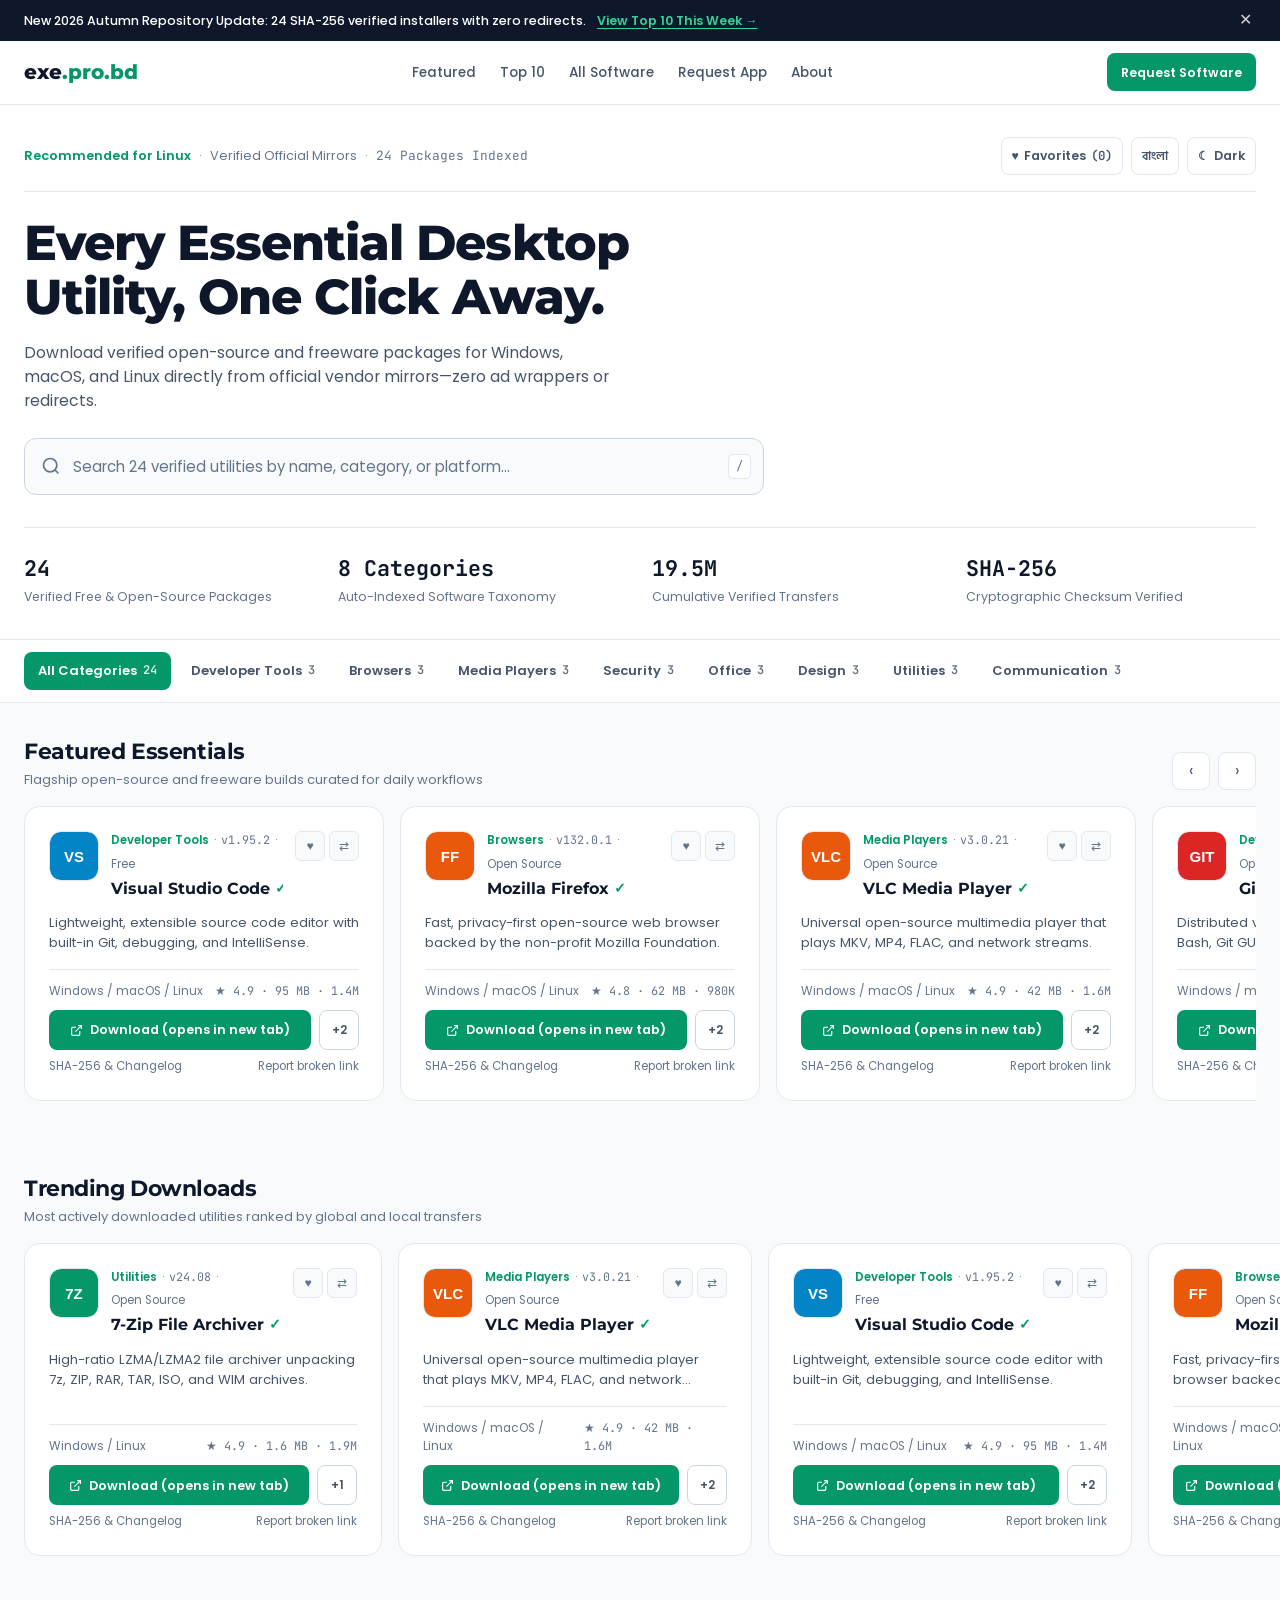
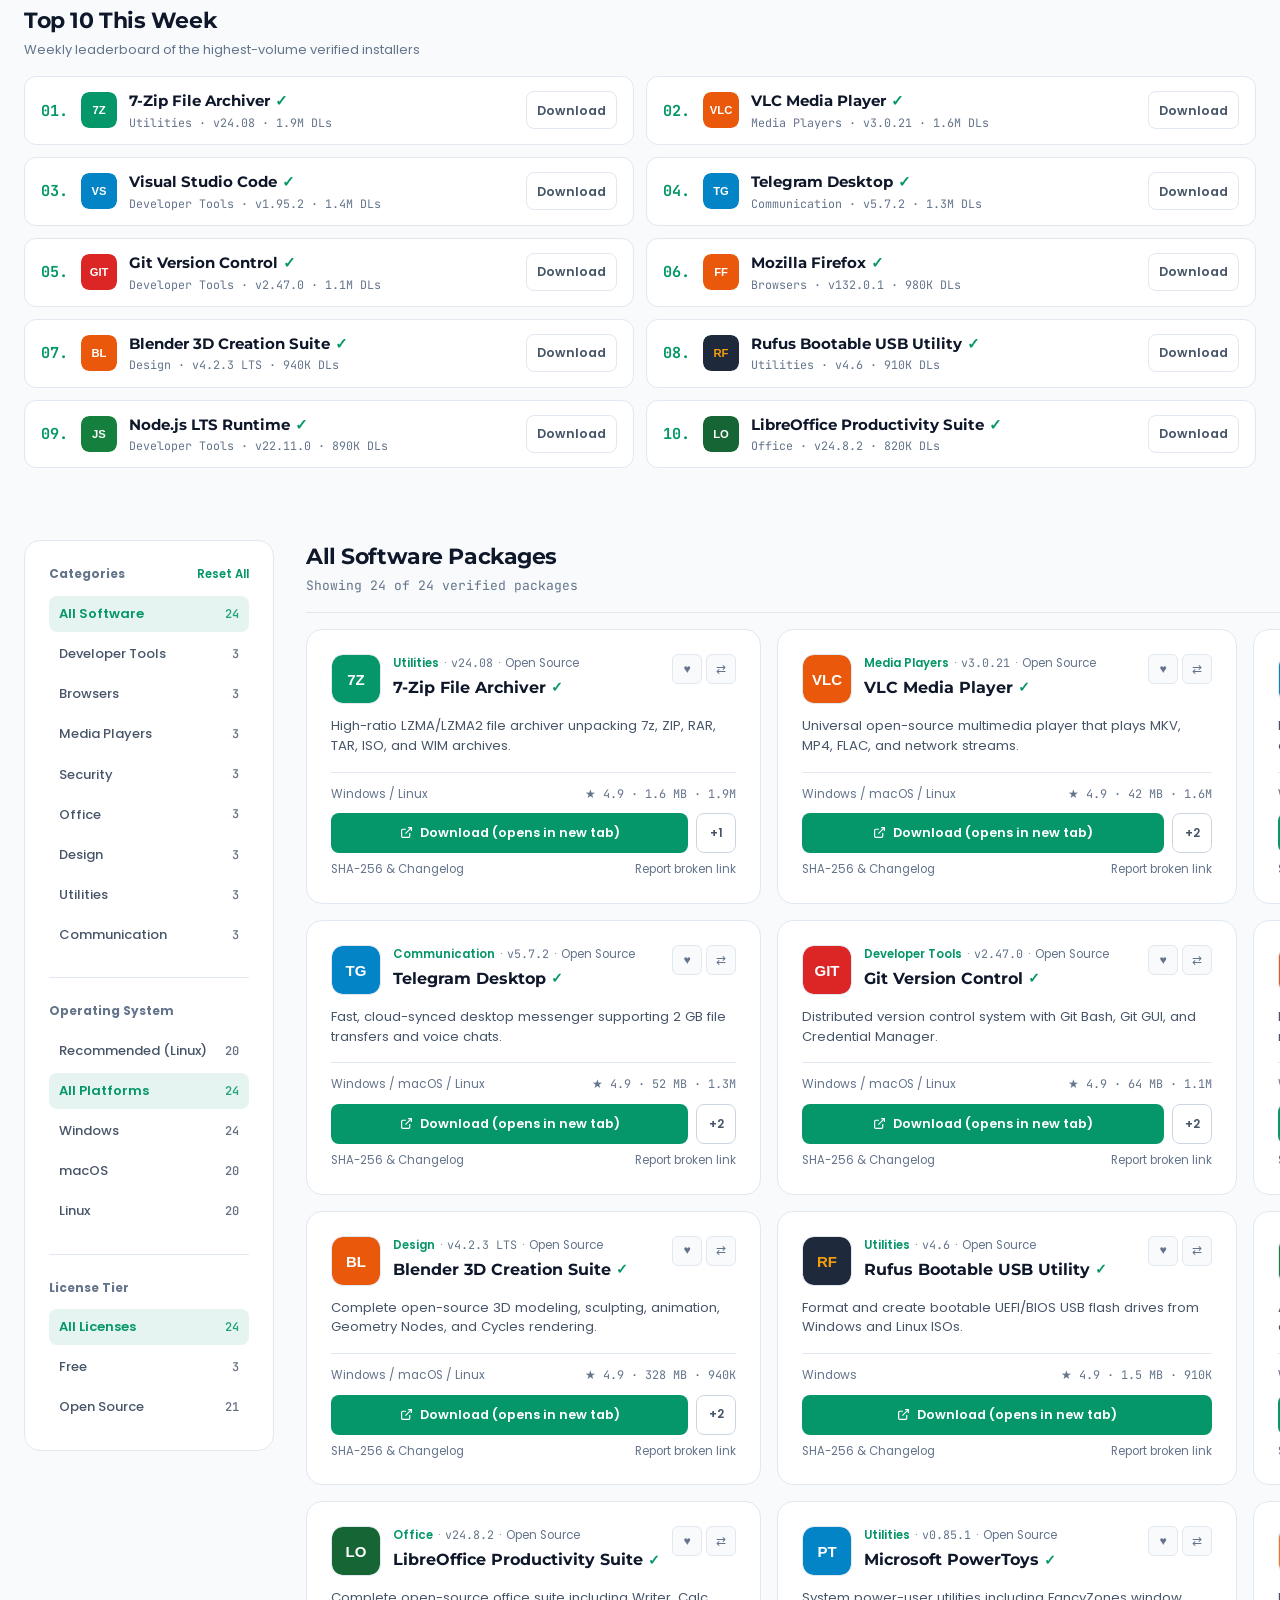
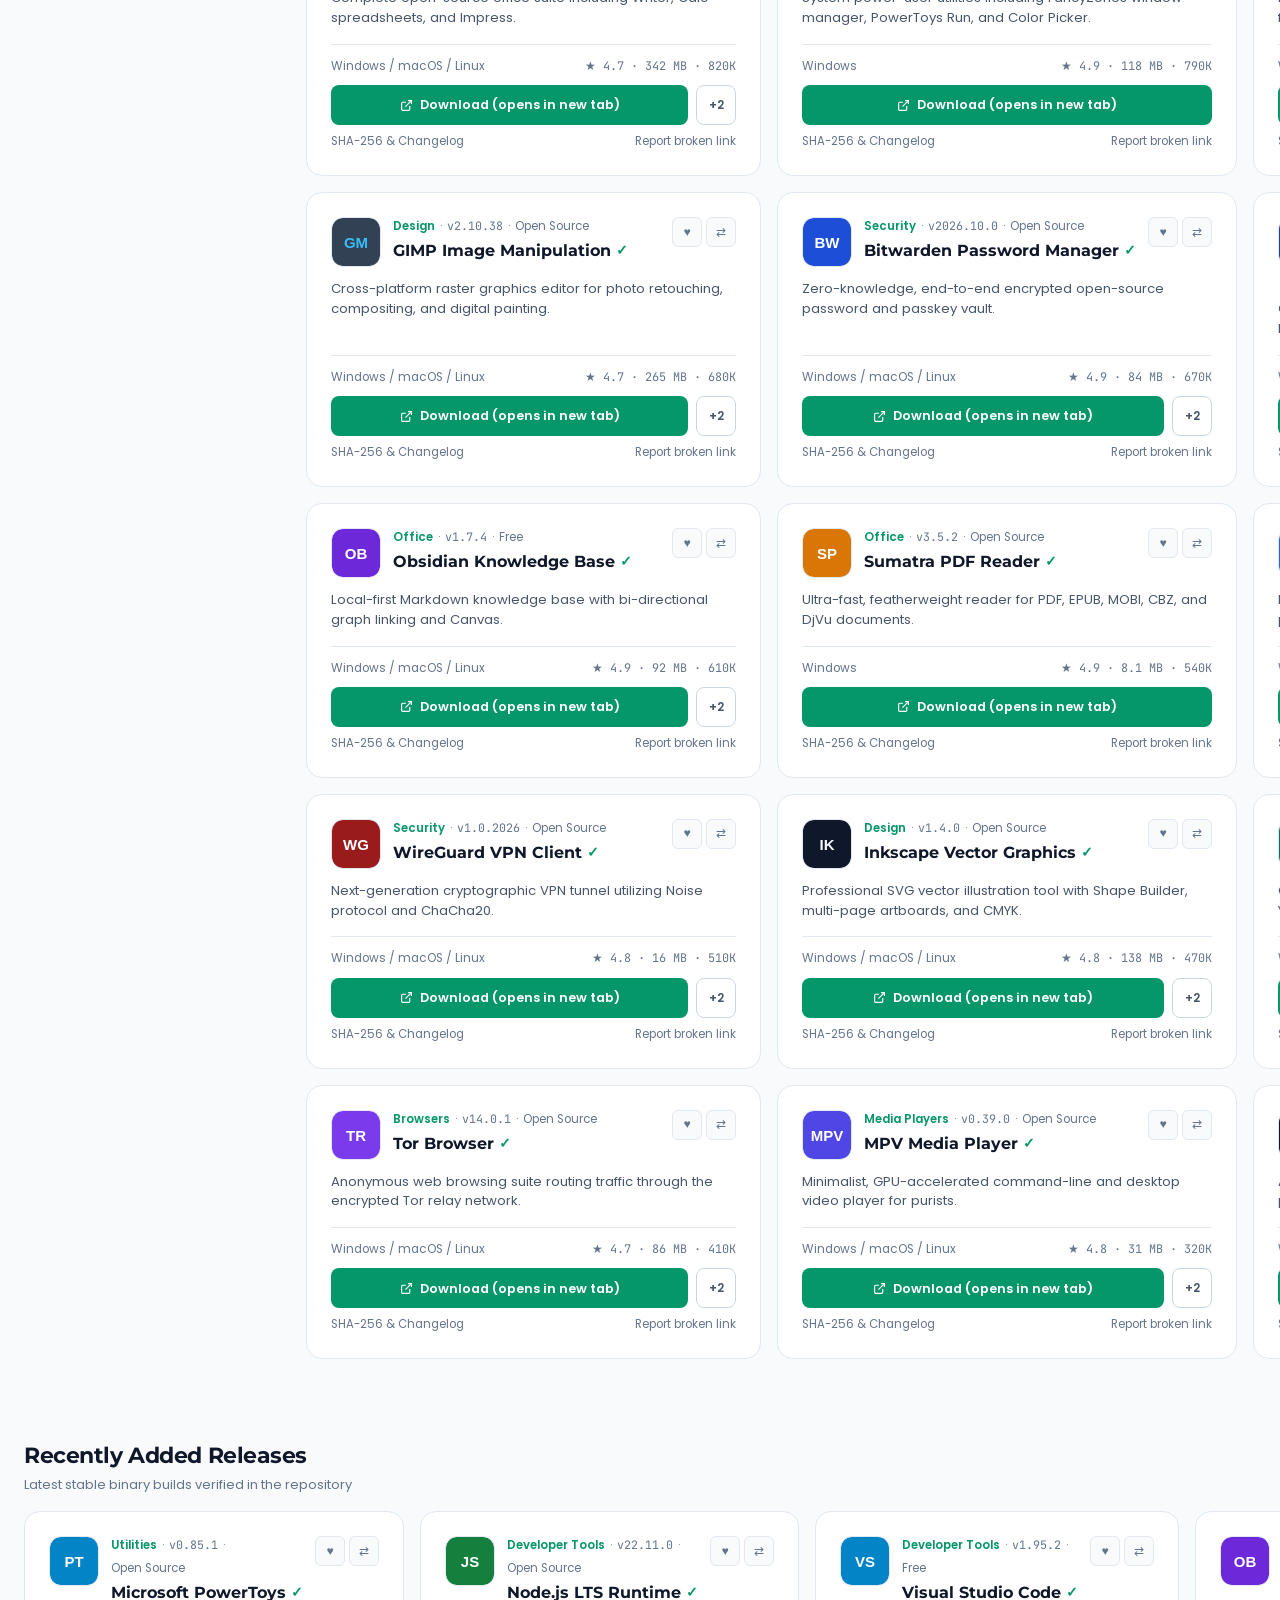
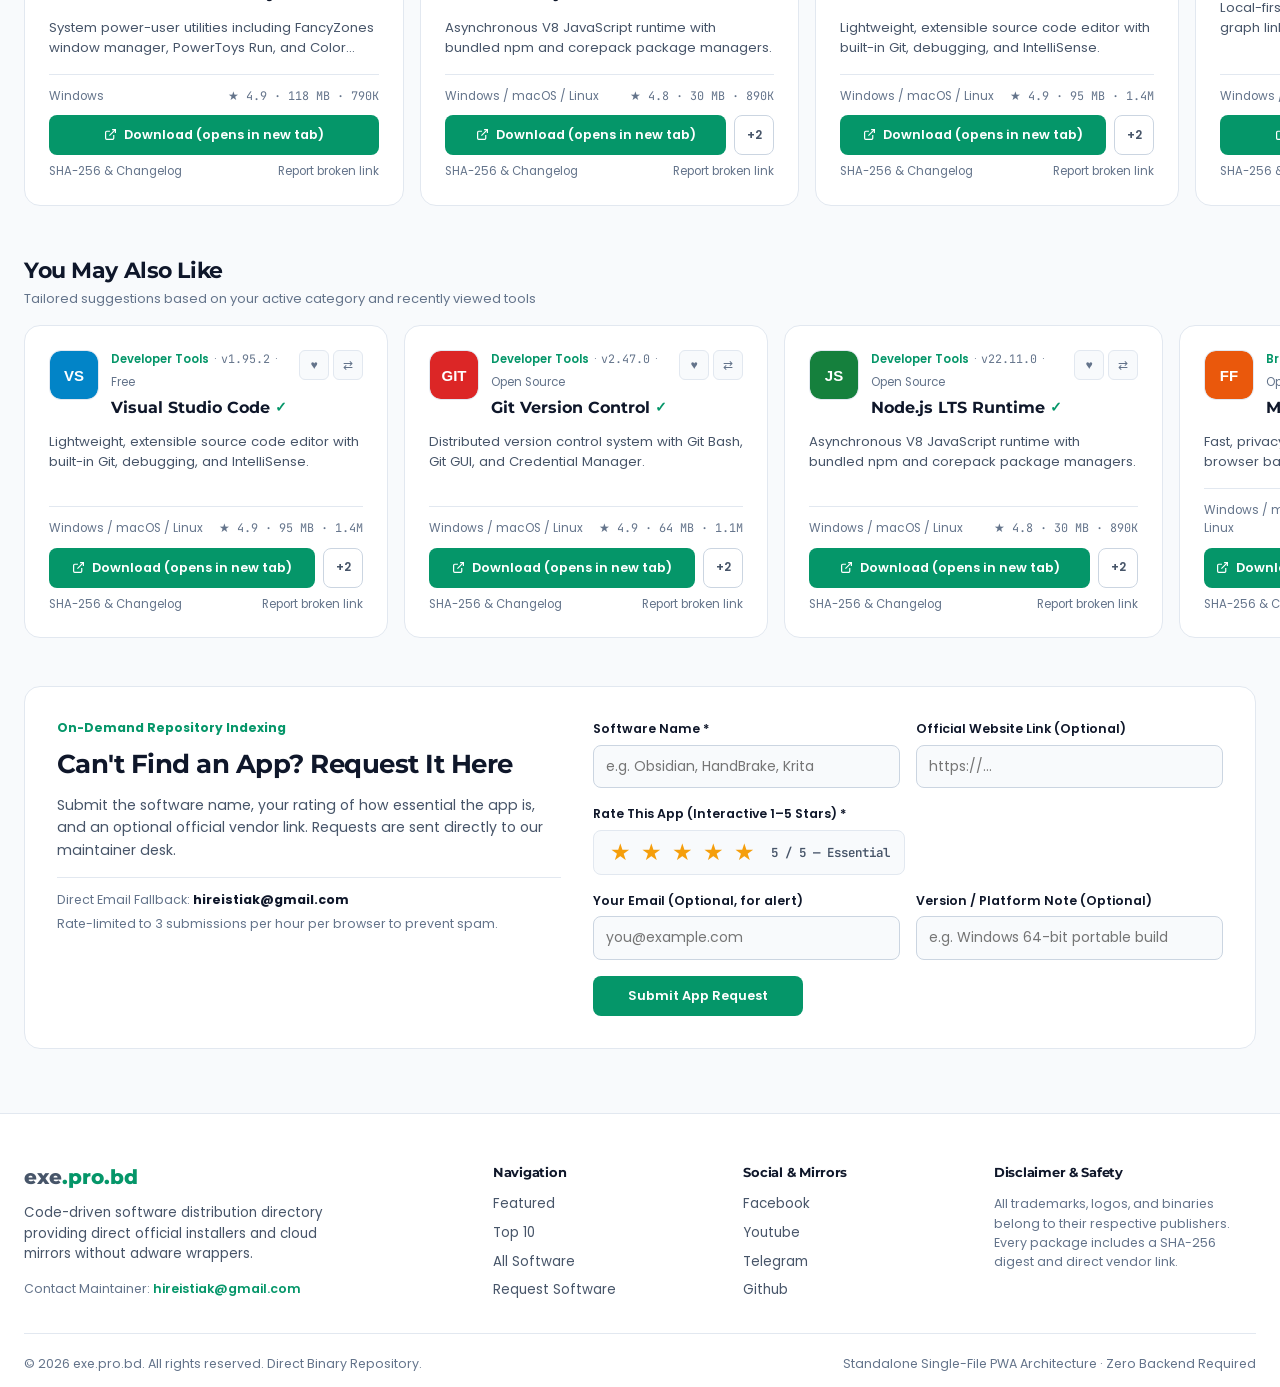
==== index.html @ cdbb1c72 "feat: initialize exe.pro.bd software repository Setup core application structure including React fro" ====
<!DOCTYPE html>
<html lang="en">
<head>
  <meta charset="UTF-8" />
  <meta name="viewport" content="width=device-width, initial-scale=1.0" />
  <title>exe.pro.bd — Direct Software &amp; Utility Repository</title>
  <meta name="description" content="Download verified open-source and freeware desktop software for Windows, macOS, and Linux. Direct official links with zero ad wrappers." />
  <meta property="og:title" content="exe.pro.bd — Direct Software &amp; Utility Repository" />
  <meta property="og:description" content="Download verified open-source and freeware desktop software for Windows, macOS, and Linux. Direct official links with zero ad wrappers." />
  <meta property="og:type" content="website" />
  <meta name="twitter:card" content="summary_large_image" />
  <meta name="theme-color" content="#059669" />
  <meta name="mobile-web-app-capable" content="yes" />
  <meta name="apple-mobile-web-app-capable" content="yes" />
  <meta name="apple-mobile-web-app-status-bar-style" content="default" />
  <meta name="apple-mobile-web-app-title" content="exe.pro.bd" />

  <!-- Inline SVG Favicon -->
  <link rel="icon" type="image/svg+xml" href="data:image/svg+xml,%3Csvg xmlns='http://www.w3.org/2000/svg' viewBox='0 0 32 32'%3E%3Crect width='32' height='32' rx='8' fill='%23059669'/%3E%3Cpath d='M10 12l-4 4 4 4M22 12l4 4-4 4M18 10l-4 12' stroke='%23ffffff' stroke-width='2.5' stroke-linecap='round' stroke-linejoin='round' fill='none'/%3E%3C/svg%3E" />
  <link rel="apple-touch-icon" id="apple-touch-icon-link" href="/apple-touch-icon.png" />

  <!-- Famous Font Pairing: Montserrat (Display), Poppins (Body), Hind Siliguri (Bengali), JetBrains Mono (Hashes & Metrics) -->
  <link rel="preconnect" href="https://fonts.googleapis.com" />
  <link rel="preconnect" href="https://fonts.gstatic.com" crossorigin />
  <link href="https://fonts.googleapis.com/css2?family=Hind+Siliguri:wght@400;500;600;700&family=JetBrains+Mono:wght@400;500;600&family=Montserrat:wght@600;700;800&family=Poppins:wght@400;500;600;700&display=swap" rel="stylesheet" />

  <style>
    /* ==========================================================================
       DESIGN TOKENS & THEME VARIABLES (8px spacing scale, 12-16px radius)
       Famous Fonts: Montserrat (Display) + Poppins (Body) + Hind Siliguri (বাংলা)
       ========================================================================== */
    :root {
      --accent: #059669;
      --accent-hover: #047857;
      --accent-soft: rgba(5, 150, 105, 0.1);
      --accent-border: rgba(5, 150, 105, 0.32);

      --bg-canvas: #F8FAFC;
      --bg-surface: #FFFFFF;
      --bg-subtle: #F1F5F9;
      --bg-elevated: #FFFFFF;
      --bg-header: rgba(255, 255, 255, 0.9);
      --bg-overlay: rgba(15, 23, 42, 0.62);

      --text-primary: #0F172A;
      --text-secondary: #475569;
      --text-muted: #64748B;
      --text-on-accent: #FFFFFF;

      --border-hairline: #E2E8F0;
      --border-strong: #CBD5E1;

      --shadow-sm: 0 1px 2px rgba(15, 23, 42, 0.04);
      --shadow-md: 0 8px 24px -4px rgba(15, 23, 42, 0.07);
      --shadow-lg: 0 20px 40px -12px rgba(15, 23, 42, 0.16);

      --radius-sm: 8px;
      --radius-md: 12px;
      --radius-lg: 16px;

      --font-display: 'Montserrat', 'Hind Siliguri', -apple-system, BlinkMacSystemFont, sans-serif;
      --font-sans: 'Poppins', 'Hind Siliguri', -apple-system, BlinkMacSystemFont, sans-serif;
      --font-mono: 'JetBrains Mono', ui-monospace, SFMono-Regular, Menlo, monospace;

      --space-1: 4px;
      --space-2: 8px;
      --space-3: 12px;
      --space-4: 16px;
      --space-5: 24px;
      --space-6: 32px;
      --space-7: 48px;
      --space-8: 64px;
    }

    html.dark {
      --bg-canvas: #090D16;
      --bg-surface: #111827;
      --bg-subtle: #1E293B;
      --bg-elevated: #1E293B;
      --bg-header: rgba(17, 24, 39, 0.9);
      --bg-overlay: rgba(2, 6, 23, 0.78);

      --text-primary: #F8FAFC;
      --text-secondary: #CBD5E1;
      --text-muted: #94A3B8;

      --border-hairline: #1E293B;
      --border-strong: #334155;

      --shadow-sm: 0 1px 2px rgba(0, 0, 0, 0.3);
      --shadow-md: 0 8px 24px -4px rgba(0, 0, 0, 0.45);
      --shadow-lg: 0 20px 40px -12px rgba(0, 0, 0, 0.65);
    }

    *, *::before, *::after {
      box-sizing: border-box;
      margin: 0;
      padding: 0;
    }

    html {
      scroll-behavior: smooth;
      font-size: 16px;
    }

    body {
      font-family: var(--font-sans);
      background-color: var(--bg-canvas);
      color: var(--text-primary);
      line-height: 1.55;
      -webkit-font-smoothing: antialiased;
      overflow-x: hidden;
      transition: background-color 0.18s ease, color 0.18s ease;
    }

    h1, h2, h3, h4, .brand-font {
      font-family: var(--font-display);
      letter-spacing: -0.02em;
    }

    .tabular {
      font-family: var(--font-mono);
      font-variant-numeric: tabular-nums;
    }

    a {
      color: inherit;
      text-decoration: none;
    }

    button, input, select, textarea {
      font: inherit;
      color: inherit;
    }

    button {
      cursor: pointer;
      background: none;
      border: none;
    }

    button:focus-visible, a:focus-visible, input:focus-visible, select:focus-visible, textarea:focus-visible {
      outline: 2px solid var(--accent);
      outline-offset: 2px;
    }

    mark.search-hl {
      background-color: var(--accent-soft);
      color: var(--accent);
      font-weight: 600;
      border-radius: 3px;
      padding: 0 2px;
    }

    .container {
      max-width: 1380px;
      margin: 0 auto;
      padding: 0 var(--space-5);
    }

    /* ==========================================================================
       ANNOUNCEMENT BANNER (CONTROLLED FROM SITE_CONFIG)
       ========================================================================== */
    .announcement-bar {
      background: var(--text-primary);
      color: var(--bg-surface);
      font-size: 0.78rem;
      font-weight: 500;
      padding: 8px 0;
      display: none;
    }

    .announcement-bar.visible {
      display: block;
    }

    .announcement-inner {
      display: flex;
      align-items: center;
      justify-content: space-between;
      gap: 12px;
    }

    .announcement-link {
      color: #34D399;
      font-weight: 600;
      margin-left: 8px;
      text-decoration: underline;
      text-underline-offset: 3px;
      white-space: nowrap;
    }

    /* ==========================================================================
       STICKY HEADER (3-ZONE TOP BAR CONTRACT)
       ========================================================================== */
    .site-header {
      position: sticky;
      top: 0;
      z-index: 40;
      height: 64px;
      background: var(--bg-header);
      backdrop-filter: blur(12px);
      -webkit-backdrop-filter: blur(12px);
      border-bottom: 1px solid var(--border-hairline);
    }

    .header-inner {
      height: 100%;
      display: flex;
      align-items: center;
      justify-content: space-between;
      gap: var(--space-6);
    }

    .brand-link {
      display: inline-flex;
      align-items: center;
      gap: 10px;
      font-family: var(--font-display);
      font-size: 1.25rem;
      font-weight: 800;
      white-space: nowrap;
      flex-shrink: 0;
    }

    .brand-logo-img {
      height: 30px;
      width: auto;
      border-radius: 6px;
      object-fit: contain;
    }

    .brand-accent {
      color: var(--accent);
    }

    .header-nav {
      display: flex;
      align-items: center;
      gap: 24px;
      font-size: 0.85rem;
      font-weight: 500;
      color: var(--text-secondary);
    }

    .header-nav a {
      white-space: nowrap;
      flex-shrink: 0;
      padding: 4px 0;
      transition: color 0.15s ease;
    }

    .header-nav a:hover {
      color: var(--text-primary);
      text-decoration: underline;
      text-underline-offset: 6px;
    }

    .header-actions {
      display: flex;
      align-items: center;
      gap: 8px;
      flex-shrink: 0;
    }

    .btn-primary-sm {
      min-height: 38px;
      padding: 0 14px;
      border-radius: var(--radius-sm);
      background: var(--accent);
      color: var(--text-on-accent);
      font-size: 0.78rem;
      font-weight: 600;
      display: inline-flex;
      align-items: center;
      justify-content: center;
      gap: 6px;
      white-space: nowrap;
      flex-shrink: 0;
      transition: background-color 0.15s ease;
    }

    .btn-primary-sm:hover {
      background: var(--accent-hover);
    }

    .theme-btn, .mobile-filter-trigger {
      min-width: 38px;
      min-height: 38px;
      padding: 0 10px;
      border-radius: var(--radius-sm);
      border: 1px solid var(--border-hairline);
      background: var(--bg-surface);
      color: var(--text-secondary);
      display: inline-flex;
      align-items: center;
      justify-content: center;
      gap: 5px;
      font-size: 0.78rem;
      font-weight: 600;
      white-space: nowrap;
      flex-shrink: 0;
      transition: border-color 0.15s ease, color 0.15s ease, background-color 0.15s ease;
    }

    .theme-btn:hover, .mobile-filter-trigger:hover {
      border-color: var(--border-strong);
      color: var(--text-primary);
    }

    .mobile-filter-trigger {
      display: none;
    }

    /* ==========================================================================
       HERO SECTION & UTILITY BAR (LANG / THEME / FAVORITES / PWA INSTALL)
       ========================================================================== */
    .hero-section {
      background: var(--bg-surface);
      border-bottom: 1px solid var(--border-hairline);
      padding: var(--space-6) 0 var(--space-6);
    }

    .hero-top-utility {
      display: flex;
      flex-wrap: wrap;
      align-items: center;
      justify-content: space-between;
      gap: 12px;
      padding-bottom: var(--space-4);
      margin-bottom: var(--space-5);
      border-bottom: 1px solid var(--border-hairline);
    }

    .hero-kicker {
      font-size: 0.8rem;
      color: var(--text-muted);
      display: flex;
      flex-wrap: wrap;
      align-items: center;
      gap: 8px;
    }

    .hero-kicker strong {
      color: var(--accent);
      font-weight: 600;
    }

    .utility-controls {
      display: flex;
      flex-wrap: wrap;
      align-items: center;
      gap: 8px;
    }

    .hero-title {
      font-size: clamp(2.1rem, 3.8vw, 3.2rem);
      line-height: 1.12;
      font-weight: 800;
      text-wrap: balance;
      max-width: 24ch;
      margin-bottom: var(--space-4);
    }

    .hero-subtitle {
      font-size: 0.98rem;
      color: var(--text-secondary);
      max-width: 65ch;
      margin-bottom: var(--space-5);
    }

    .search-wrapper {
      position: relative;
      max-width: 740px;
    }

    .search-box {
      display: flex;
      align-items: center;
      background: var(--bg-canvas);
      border: 1.5px solid var(--border-strong);
      border-radius: var(--radius-md);
      padding: 4px 12px 4px 16px;
      transition: border-color 0.15s ease, box-shadow 0.15s ease, background-color 0.15s ease;
    }

    .search-box:focus-within {
      background: var(--bg-surface);
      border-color: var(--accent);
      box-shadow: 0 0 0 4px var(--accent-soft);
    }

    .search-icon {
      color: var(--text-muted);
      flex-shrink: 0;
      margin-right: 12px;
    }

    .search-input {
      width: 100%;
      border: none;
      background: transparent;
      padding: 12px 0;
      font-size: 0.94rem;
      color: var(--text-primary);
      outline: none;
    }

    .search-input::placeholder {
      color: var(--text-muted);
    }

    .search-clear-btn {
      padding: 6px 10px;
      font-size: 0.75rem;
      font-weight: 600;
      color: var(--text-secondary);
      background: var(--bg-subtle);
      border-radius: 6px;
      margin-left: 8px;
      display: none;
      white-space: nowrap;
    }

    .search-kbd {
      font-family: var(--font-mono);
      font-size: 0.75rem;
      color: var(--text-muted);
      border: 1px solid var(--border-hairline);
      background: var(--bg-surface);
      padding: 2px 7px;
      border-radius: 5px;
      margin-left: 8px;
      user-select: none;
    }

    .search-suggestions {
      position: absolute;
      top: calc(100% + 6px);
      left: 0;
      right: 0;
      background: var(--bg-elevated);
      border: 1px solid var(--border-strong);
      border-radius: var(--radius-md);
      box-shadow: var(--shadow-lg);
      z-index: 50;
      overflow: hidden;
      display: none;
    }

    .search-suggestions.open {
      display: block;
    }

    .suggestion-group-header {
      padding: 8px 14px;
      font-size: 0.7rem;
      font-weight: 600;
      color: var(--text-muted);
      background: var(--bg-subtle);
      display: flex;
      align-items: center;
      justify-content: space-between;
    }

    .suggestion-item {
      width: 100%;
      padding: 10px 14px;
      display: flex;
      align-items: center;
      justify-content: space-between;
      gap: 12px;
      text-align: left;
      font-size: 0.86rem;
      border-bottom: 1px solid var(--border-hairline);
      transition: background-color 0.1s ease;
    }

    .suggestion-item:last-child {
      border-bottom: none;
    }

    .suggestion-item:hover,
    .suggestion-item.active {
      background: var(--accent-soft);
    }

    .suggestion-item-left {
      display: flex;
      align-items: center;
      gap: 10px;
      min-width: 0;
    }

    .suggestion-icon {
      width: 28px;
      height: 28px;
      border-radius: 6px;
      flex-shrink: 0;
      object-fit: cover;
    }

    .suggestion-meta {
      font-size: 0.75rem;
      color: var(--text-muted);
      white-space: nowrap;
      flex-shrink: 0;
    }

    .hero-stats-bar {
      margin-top: var(--space-6);
      padding-top: var(--space-5);
      border-top: 1px solid var(--border-hairline);
      display: grid;
      grid-template-columns: repeat(4, 1fr);
      gap: var(--space-5);
    }

    .stat-val {
      font-family: var(--font-mono);
      font-variant-numeric: tabular-nums;
      font-size: 1.35rem;
      font-weight: 700;
      color: var(--text-primary);
    }

    .stat-label {
      font-size: 0.78rem;
      color: var(--text-muted);
      margin-top: 2px;
    }

    /* ==========================================================================
       HORIZONTAL CATEGORY FILTER BAR
       ========================================================================== */
    .category-strip-wrapper {
      background: var(--bg-surface);
      border-bottom: 1px solid var(--border-hairline);
      padding: var(--space-3) 0;
    }

    .category-strip {
      display: flex;
      align-items: center;
      gap: 6px;
      overflow-x: auto;
      scrollbar-width: none;
    }

    .category-strip::-webkit-scrollbar {
      display: none;
    }

    .cat-tab-btn {
      padding: 8px 14px;
      min-height: 38px;
      border-radius: var(--radius-sm);
      font-size: 0.8125rem;
      font-weight: 600;
      color: var(--text-secondary);
      background: transparent;
      white-space: nowrap;
      flex-shrink: 0;
      display: inline-flex;
      align-items: center;
      gap: 6px;
      transition: background-color 0.15s ease, color 0.15s ease;
    }

    .cat-tab-btn:hover {
      background: var(--bg-subtle);
      color: var(--text-primary);
    }

    .cat-tab-btn.active {
      background: var(--accent);
      color: var(--text-on-accent);
    }

    .cat-count {
      font-family: var(--font-mono);
      font-variant-numeric: tabular-nums;
      font-size: 0.75rem;
      opacity: 0.85;
    }

    /* ==========================================================================
       SECTIONS, FEATURED CAROUSEL & TOP 10 THIS WEEK
       ========================================================================== */
    .section-block {
      padding: var(--space-6) 0 var(--space-4);
    }

    .section-header {
      display: flex;
      align-items: flex-end;
      justify-content: space-between;
      gap: var(--space-4);
      margin-bottom: var(--space-4);
    }

    .section-title {
      font-size: 1.35rem;
      font-weight: 700;
      color: var(--text-primary);
    }

    .section-subtitle {
      font-size: 0.8125rem;
      color: var(--text-muted);
      margin-top: 2px;
    }

    .carousel-controls {
      display: flex;
      gap: 8px;
      flex-shrink: 0;
    }

    .icon-btn {
      width: 38px;
      height: 38px;
      border-radius: var(--radius-sm);
      border: 1px solid var(--border-hairline);
      background: var(--bg-surface);
      color: var(--text-secondary);
      display: inline-flex;
      align-items: center;
      justify-content: center;
      transition: border-color 0.15s ease, color 0.15s ease;
    }

    .icon-btn:hover {
      border-color: var(--border-strong);
      color: var(--text-primary);
    }

    .featured-carousel {
      display: flex;
      gap: var(--space-4);
      overflow-x: auto;
      scroll-snap-type: x mandatory;
      scrollbar-width: none;
      padding-bottom: 4px;
    }

    .featured-carousel::-webkit-scrollbar {
      display: none;
    }

    /* Top 10 This Week Leaderboard Grid */
    .top10-grid {
      display: grid;
      grid-template-columns: repeat(2, 1fr);
      gap: 12px;
    }

    .top10-row {
      background: var(--bg-surface);
      border: 1px solid var(--border-hairline);
      border-radius: var(--radius-md);
      padding: 12px 16px;
      display: flex;
      align-items: center;
      justify-content: space-between;
      gap: 14px;
      transition: border-color 0.15s ease, transform 0.15s ease;
    }

    .top10-row:hover {
      border-color: var(--accent-border);
      transform: translateY(-1px);
    }

    .top10-rank {
      font-family: var(--font-mono);
      font-variant-numeric: tabular-nums;
      font-size: 0.95rem;
      font-weight: 700;
      color: var(--accent);
      width: 28px;
      flex-shrink: 0;
    }

    /* ==========================================================================
       WORKSPACE GRID: DESKTOP SIDEBAR + MAIN SOFTWARE DIRECTORY
       ========================================================================== */
    .directory-layout {
      display: grid;
      grid-template-columns: 250px 1fr;
      gap: var(--space-6);
      padding: var(--space-5) 0 var(--space-6);
      align-items: start;
    }

    .directory-sidebar {
      position: sticky;
      top: 84px;
      background: var(--bg-surface);
      border: 1px solid var(--border-hairline);
      border-radius: var(--radius-lg);
      padding: var(--space-5);
    }

    .sidebar-group {
      margin-bottom: var(--space-5);
      padding-bottom: var(--space-5);
      border-bottom: 1px solid var(--border-hairline);
    }

    .sidebar-group:last-child {
      margin-bottom: 0;
      padding-bottom: 0;
      border-bottom: none;
    }

    .sidebar-heading {
      font-size: 0.75rem;
      font-weight: 700;
      color: var(--text-muted);
      margin-bottom: var(--space-3);
      display: flex;
      align-items: center;
      justify-content: space-between;
    }

    .sidebar-list {
      display: flex;
      flex-direction: column;
      gap: 4px;
    }

    .sidebar-btn {
      width: 100%;
      padding: 8px 10px;
      border-radius: var(--radius-sm);
      font-size: 0.8125rem;
      font-weight: 500;
      color: var(--text-secondary);
      display: flex;
      align-items: center;
      justify-content: space-between;
      text-align: left;
      transition: background-color 0.12s ease, color 0.12s ease;
    }

    .sidebar-btn:hover {
      background: var(--bg-subtle);
      color: var(--text-primary);
    }

    .sidebar-btn.active {
      background: var(--accent-soft);
      color: var(--accent);
      font-weight: 600;
    }

    .directory-toolbar {
      display: flex;
      flex-wrap: wrap;
      align-items: center;
      justify-content: space-between;
      gap: var(--space-3);
      margin-bottom: var(--space-4);
      padding-bottom: var(--space-4);
      border-bottom: 1px solid var(--border-hairline);
    }

    .toolbar-controls {
      display: flex;
      flex-wrap: wrap;
      align-items: center;
      gap: var(--space-3);
    }

    .select-control {
      background: var(--bg-surface);
      border: 1px solid var(--border-hairline);
      border-radius: var(--radius-sm);
      padding: 8px 12px;
      min-height: 40px;
      font-size: 0.8125rem;
      font-weight: 600;
      color: var(--text-primary);
    }

    /* ==========================================================================
       SOFTWARE CARDS & ACTIONS (FAVORITE, COMPARE, REPORT, DOWNLOAD)
       ========================================================================== */
    .software-grid {
      display: grid;
      grid-template-columns: repeat(3, 1fr);
      gap: var(--space-4);
    }

    .compact-strip-grid {
      display: grid;
      grid-template-columns: repeat(4, 1fr);
      gap: var(--space-4);
    }

    .sw-card {
      background: var(--bg-surface);
      border: 1px solid var(--border-hairline);
      border-radius: var(--radius-lg);
      padding: var(--space-5);
      display: flex;
      flex-direction: column;
      justify-content: space-between;
      gap: var(--space-4);
      transition: transform 0.16s ease, border-color 0.16s ease;
    }

    .sw-card:hover {
      transform: translateY(-2px);
      border-color: var(--accent-border);
    }

    .sw-card-top {
      display: flex;
      align-items: flex-start;
      gap: 12px;
    }

    .sw-icon-wrap {
      width: 50px;
      height: 50px;
      border-radius: var(--radius-md);
      background: var(--bg-subtle);
      border: 1px solid var(--border-hairline);
      display: flex;
      align-items: center;
      justify-content: center;
      flex-shrink: 0;
      overflow: hidden;
      cursor: pointer;
    }

    .sw-icon-img {
      width: 100%;
      height: 100%;
      object-fit: cover;
    }

    .sw-icon-fallback {
      font-family: var(--font-display);
      font-size: 1.1rem;
      font-weight: 800;
      color: var(--accent);
      user-select: none;
    }

    .sw-header-info {
      min-width: 0;
      flex: 1;
    }

    .sw-meta-line {
      font-size: 0.73rem;
      color: var(--text-muted);
      display: flex;
      flex-wrap: wrap;
      align-items: center;
      gap: 5px;
      margin-bottom: 3px;
    }

    .sw-meta-cat {
      color: var(--accent);
      font-weight: 600;
    }

    .sw-title-btn {
      text-align: left;
      font-family: var(--font-display);
      font-size: 1.02rem;
      font-weight: 700;
      color: var(--text-primary);
      display: inline-flex;
      align-items: center;
      gap: 5px;
      max-width: 100%;
      white-space: nowrap;
      overflow: hidden;
      text-overflow: ellipsis;
      transition: color 0.15s ease;
    }

    .sw-title-btn:hover {
      color: var(--accent);
    }

    .sw-card-quick-tools {
      display: flex;
      align-items: center;
      gap: 4px;
      flex-shrink: 0;
    }

    .tool-icon-btn {
      width: 30px;
      height: 30px;
      border-radius: 6px;
      border: 1px solid var(--border-hairline);
      background: var(--bg-canvas);
      color: var(--text-muted);
      display: inline-flex;
      align-items: center;
      justify-content: center;
      font-size: 0.75rem;
      transition: color 0.12s ease, border-color 0.12s ease, background-color 0.12s ease;
    }

    .tool-icon-btn:hover {
      color: var(--text-primary);
      border-color: var(--border-strong);
    }

    .tool-icon-btn.active-fav {
      color: #EF4444;
      border-color: rgba(239, 68, 68, 0.35);
      background: rgba(239, 68, 68, 0.08);
    }

    .tool-icon-btn.active-cmp {
      color: var(--accent);
      border-color: var(--accent-border);
      background: var(--accent-soft);
    }

    .sw-desc {
      font-size: 0.825rem;
      color: var(--text-secondary);
      display: -webkit-box;
      -webkit-line-clamp: 2;
      -webkit-box-orient: vertical;
      overflow: hidden;
      line-height: 1.5;
    }

    .sw-specs-line {
      font-size: 0.74rem;
      color: var(--text-muted);
      padding-top: var(--space-3);
      border-top: 1px solid var(--border-hairline);
      display: flex;
      align-items: center;
      justify-content: space-between;
      gap: 8px;
    }

    .dl-action-row {
      display: flex;
      align-items: center;
      gap: 8px;
      position: relative;
    }

    .dl-primary-btn {
      flex: 1;
      min-height: 40px;
      padding: 8px 12px;
      border-radius: var(--radius-sm);
      background: var(--accent);
      color: var(--text-on-accent);
      font-size: 0.8rem;
      font-weight: 600;
      display: inline-flex;
      align-items: center;
      justify-content: center;
      gap: 7px;
      white-space: nowrap;
      overflow: hidden;
      text-overflow: ellipsis;
      transition: background-color 0.15s ease, transform 0.1s ease;
    }

    .dl-primary-btn:hover:not(:disabled) {
      background: var(--accent-hover);
    }

    .dl-primary-btn:active:not(:disabled) {
      transform: scale(0.985);
    }

    .dl-primary-btn:disabled {
      background: var(--bg-subtle);
      color: var(--text-muted);
      border: 1px solid var(--border-hairline);
      cursor: not-allowed;
    }

    .dl-versions-toggle {
      min-width: 40px;
      min-height: 40px;
      padding: 0 9px;
      border-radius: var(--radius-sm);
      border: 1px solid var(--border-strong);
      background: var(--bg-surface);
      color: var(--text-secondary);
      font-size: 0.74rem;
      font-weight: 600;
      display: inline-flex;
      align-items: center;
      justify-content: center;
      gap: 4px;
      flex-shrink: 0;
    }

    .dl-dropdown-menu {
      position: absolute;
      bottom: calc(100% + 6px);
      right: 0;
      min-width: 240px;
      background: var(--bg-elevated);
      border: 1px solid var(--border-strong);
      border-radius: var(--radius-md);
      box-shadow: var(--shadow-lg);
      padding: 6px;
      z-index: 30;
      display: none;
    }

    .dl-dropdown-menu.open {
      display: block;
    }

    .dl-dropdown-item {
      width: 100%;
      padding: 9px 10px;
      border-radius: 6px;
      font-size: 0.78rem;
      text-align: left;
      display: flex;
      align-items: center;
      justify-content: space-between;
      gap: 10px;
      color: var(--text-primary);
    }

    .dl-dropdown-item:hover:not(:disabled) {
      background: var(--accent-soft);
      color: var(--accent);
    }

    .card-bottom-links {
      display: flex;
      align-items: center;
      justify-content: space-between;
      margin-top: 8px;
      font-size: 0.72rem;
      color: var(--text-muted);
    }

    .card-bottom-links button:hover {
      color: var(--text-primary);
      text-decoration: underline;
    }

    /* ==========================================================================
       REQUEST APP SECTION WITH INTERACTIVE STAR-RATING INPUT FIELD
       ========================================================================== */
    .request-section-card {
      background: var(--bg-surface);
      border: 1px solid var(--border-hairline);
      border-radius: var(--radius-lg);
      padding: var(--space-6);
      display: grid;
      grid-template-columns: 1fr 1.25fr;
      gap: var(--space-6);
      align-items: start;
    }

    .form-grid {
      display: grid;
      grid-template-columns: 1fr 1fr;
      gap: var(--space-4);
    }

    .form-field {
      margin-bottom: var(--space-4);
    }

    .form-label {
      display: block;
      font-size: 0.78rem;
      font-weight: 600;
      color: var(--text-primary);
      margin-bottom: 6px;
    }

    .form-input, .form-textarea, .form-select {
      width: 100%;
      background: var(--bg-canvas);
      border: 1px solid var(--border-strong);
      border-radius: var(--radius-sm);
      padding: 10px 12px;
      font-size: 0.875rem;
      color: var(--text-primary);
      transition: border-color 0.15s ease, background-color 0.15s ease;
    }

    .form-input:focus, .form-textarea:focus, .form-select:focus {
      background: var(--bg-surface);
      border-color: var(--accent);
      outline: none;
    }

    /* Interactive 5-Star Rating Input Widget */
    .star-rating-widget {
      display: inline-flex;
      align-items: center;
      gap: 6px;
      background: var(--bg-canvas);
      border: 1px solid var(--border-hairline);
      padding: 8px 14px;
      border-radius: var(--radius-sm);
    }

    .star-btn {
      font-size: 1.45rem;
      line-height: 1;
      color: var(--border-strong);
      transition: transform 0.12s ease, color 0.12s ease;
      padding: 2px;
    }

    .star-btn.filled,
    .star-btn.hover-preview {
      color: #F59E0B;
    }

    .star-btn:hover {
      transform: scale(1.15);
    }

    .star-rating-caption {
      font-size: 0.78rem;
      font-weight: 600;
      color: var(--text-secondary);
      margin-left: 8px;
    }

    /* Hidden Honeypot Field against Bots */
    .hp-trap {
      position: absolute !important;
      left: -9999px !important;
      width: 1px !important;
      height: 1px !important;
      overflow: hidden !important;
      opacity: 0 !important;
      pointer-events: none !important;
    }

    /* ==========================================================================
       FLOATING COMPARE TRAY (UP TO 3 SOFTWARE)
       ========================================================================== */
    .compare-tray {
      position: fixed;
      bottom: 20px;
      left: 50%;
      transform: translateX(-50%);
      z-index: 50;
      background: var(--bg-elevated);
      border: 1.5px solid var(--accent);
      border-radius: var(--radius-md);
      box-shadow: var(--shadow-lg);
      padding: 10px 16px;
      display: none;
      align-items: center;
      gap: 14px;
      max-width: 92vw;
    }

    .compare-tray.visible {
      display: flex;
    }

    .compare-chips {
      display: flex;
      align-items: center;
      gap: 8px;
      flex-wrap: wrap;
    }

    .compare-chip {
      font-size: 0.76rem;
      font-weight: 600;
      background: var(--bg-subtle);
      padding: 4px 10px;
      border-radius: 6px;
      display: inline-flex;
      align-items: center;
      gap: 6px;
    }

    /* ==========================================================================
       MODALS (DETAILS, COMPARE SIDE-BY-SIDE, REQUEST, REPORT, IOS PWA)
       ========================================================================== */
    .modal-backdrop {
      position: fixed;
      inset: 0;
      z-index: 60;
      background: var(--bg-overlay);
      backdrop-filter: blur(4px);
      display: none;
      align-items: center;
      justify-content: center;
      padding: var(--space-4);
      overflow-y: auto;
    }

    .modal-backdrop.open {
      display: flex;
    }

    .modal-dialog {
      background: var(--bg-surface);
      border: 1px solid var(--border-strong);
      border-radius: var(--radius-lg);
      max-width: 900px;
      width: 100%;
      max-height: 90vh;
      overflow-y: auto;
      box-shadow: var(--shadow-lg);
      padding: var(--space-6);
      position: relative;
      animation: modalFadeIn 0.18s cubic-bezier(0.16, 1, 0.3, 1);
    }

    .modal-dialog.modal-sm {
      max-width: 540px;
    }

    @keyframes modalFadeIn {
      from {
        opacity: 0;
        transform: translateY(10px) scale(0.985);
      }
      to {
        opacity: 1;
        transform: translateY(0) scale(1);
      }
    }

    .modal-top-bar {
      display: flex;
      align-items: flex-start;
      justify-content: space-between;
      gap: var(--space-4);
      padding-bottom: var(--space-4);
      border-bottom: 1px solid var(--border-hairline);
    }

    .modal-gallery {
      margin: var(--space-4) 0;
      position: relative;
      border-radius: var(--radius-md);
      border: 1px solid var(--border-hairline);
      background: var(--bg-subtle);
      overflow: hidden;
    }

    .modal-slide-img {
      width: 100%;
      aspect-ratio: 16 / 9;
      object-fit: cover;
      display: block;
    }

    .gallery-nav-btn {
      position: absolute;
      top: 50%;
      transform: translateY(-50%);
      width: 38px;
      height: 38px;
      border-radius: 50%;
      background: var(--bg-surface);
      border: 1px solid var(--border-strong);
      color: var(--text-primary);
      display: flex;
      align-items: center;
      justify-content: center;
      box-shadow: var(--shadow-md);
    }

    .gallery-nav-btn.prev { left: 12px; }
    .gallery-nav-btn.next { right: 12px; }

    .gallery-dots {
      display: flex;
      justify-content: center;
      gap: 6px;
      padding: 10px;
      background: var(--bg-surface);
      border-top: 1px solid var(--border-hairline);
    }

    .gallery-dot {
      width: 8px;
      height: 8px;
      border-radius: 50%;
      background: var(--border-strong);
    }

    .gallery-dot.active {
      background: var(--accent);
      width: 20px;
      border-radius: 4px;
    }

    .modal-specs-grid {
      display: grid;
      grid-template-columns: repeat(4, 1fr);
      gap: var(--space-4);
      padding: var(--space-4) 0;
      margin: var(--space-4) 0;
      border-top: 1px solid var(--border-hairline);
      border-bottom: 1px solid var(--border-hairline);
      font-size: 0.8125rem;
    }

    .modal-dl-table, .compare-table {
      width: 100%;
      border-collapse: collapse;
      margin-top: var(--space-3);
      font-size: 0.83rem;
    }

    .modal-dl-table th,
    .modal-dl-table td,
    .compare-table th,
    .compare-table td {
      padding: 11px 12px;
      text-align: left;
      border-bottom: 1px solid var(--border-hairline);
      vertical-align: top;
    }

    .modal-dl-table th,
    .compare-table th {
      font-size: 0.74rem;
      color: var(--text-muted);
      font-weight: 600;
      background: var(--bg-subtle);
    }

    .sha-box {
      background: var(--bg-canvas);
      border: 1px solid var(--border-hairline);
      border-radius: var(--radius-sm);
      padding: 10px 12px;
      display: flex;
      align-items: center;
      justify-content: space-between;
      gap: 12px;
      font-size: 0.76rem;
      margin-bottom: var(--space-4);
    }

    .share-bar {
      display: flex;
      flex-wrap: wrap;
      align-items: center;
      gap: 8px;
      margin-top: var(--space-3);
    }

    .empty-state {
      background: var(--bg-surface);
      border: 1px solid var(--border-hairline);
      border-radius: var(--radius-lg);
      padding: var(--space-6) var(--space-5);
      text-align: center;
    }

    .toast-Region {
      position: fixed;
      bottom: 24px;
      right: 24px;
      z-index: 80;
      display: flex;
      flex-direction: column;
      gap: 10px;
      max-width: 360px;
    }

    .toast-item {
      background: var(--text-primary);
      color: var(--bg-surface);
      padding: 12px 16px;
      border-radius: var(--radius-md);
      box-shadow: var(--shadow-lg);
      font-size: 0.825rem;
      font-weight: 600;
      display: flex;
      align-items: center;
      gap: 10px;
      animation: modalFadeIn 0.16s ease;
    }

    .site-footer {
      background: var(--bg-surface);
      border-top: 1px solid var(--border-hairline);
      padding: var(--space-7) 0 var(--space-6);
      margin-top: var(--space-7);
      font-size: 0.835rem;
      color: var(--text-secondary);
    }

    .footer-grid {
      display: grid;
      grid-template-columns: 2fr 1fr 1fr 1.2fr;
      gap: var(--space-6);
      padding-bottom: var(--space-6);
      border-bottom: 1px solid var(--border-hairline);
    }

    .footer-heading {
      font-size: 0.8125rem;
      font-weight: 700;
      color: var(--text-primary);
      margin-bottom: var(--space-3);
    }

    .footer-links {
      list-style: none;
      display: flex;
      flex-direction: column;
      gap: 8px;
    }

    .footer-links a:hover, .footer-links button:hover {
      color: var(--accent);
      text-decoration: underline;
    }

    /* ==========================================================================
       RESPONSIVE BREAKPOINTS
       ========================================================================== */
    @media (max-width: 1120px) {
      .software-grid, .compact-strip-grid {
        grid-template-columns: repeat(2, 1fr);
      }
    }

    @media (max-width: 880px) {
      .header-nav {
        display: none;
      }
      .mobile-filter-trigger {
        display: inline-flex;
      }
      .hero-stats-bar, .top10-grid, .request-section-card {
        grid-template-columns: 1fr;
      }
      .directory-layout {
        grid-template-columns: 1fr;
      }
      .directory-sidebar {
        position: fixed;
        left: 0;
        right: 0;
        bottom: 0;
        top: auto;
        z-index: 55;
        border-radius: var(--radius-lg) var(--radius-lg) 0 0;
        box-shadow: var(--shadow-lg);
        max-height: 80vh;
        overflow-y: auto;
        transform: translateY(105%);
        transition: transform 0.2s cubic-bezier(0.16, 1, 0.3, 1);
      }
      .directory-sidebar.mobile-open {
        transform: translateY(0);
      }
      .footer-grid, .modal-specs-grid, .form-grid {
        grid-template-columns: 1fr;
      }
    }

    @media (max-width: 580px) {
      .software-grid, .compact-strip-grid {
        grid-template-columns: 1fr;
      }
      .dl-primary-btn, .cat-tab-btn, .select-control {
        min-height: 44px;
      }
    }

    @media (prefers-reduced-motion: reduce) {
      *, *::before, *::after {
        animation-duration: 0.01ms !important;
        transition-duration: 0.01ms !important;
        scroll-behavior: auto !important;
      }
    }
  </style>
</head>
<body>

  <!-- ========================================================================
       ANNOUNCEMENT BANNER (Controlled from SITE_CONFIG.announcement)
       ======================================================================== -->
  <div class="announcement-bar" id="announcement-bar" role="region" aria-label="Announcement">
    <div class="container announcement-inner">
      <div>
        <span id="announcement-text"></span>
        <a href="#top10-section" class="announcement-link" id="announcement-link"></a>
      </div>
      <button type="button" id="announcement-close" aria-label="Dismiss announcement" style="color:inherit;opacity:0.8;font-size:1rem;padding:0 4px;">✕</button>
    </div>
  </div>

  <!-- ========================================================================
       STICKY HEADER (Strict 3-Zone Top Bar Contract)
       ======================================================================== -->
  <header class="site-header">
    <div class="container header-inner">
      <!-- Zone 1: Single-line Brand Wordmark -->
      <a href="#" class="brand-link" id="header-brand" aria-label="Home">
        <span id="brand-text-wrap">exe<span class="brand-accent">.pro.bd</span></span>
      </a>

      <!-- Zone 2: 5 Single-Line Navigation Links -->
      <nav class="header-nav" aria-label="Primary Navigation">
        <a href="#featured-section" data-i18n="navFeatured">Featured</a>
        <a href="#top10-section" data-i18n="navTop10">Top 10</a>
        <a href="#directory-section" data-i18n="navDirectory">All Software</a>
        <a href="#request-section" data-i18n="navRequest">Request App</a>
        <a href="#footer-about" data-i18n="navAbout">About</a>
      </nav>

      <!-- Zone 3: 1 Primary Action -->
      <div class="header-actions">
        <button type="button" class="mobile-filter-trigger" id="mobile-filter-btn" aria-label="Open Filters">
          <span>Filters</span>
        </button>
        <button type="button" class="btn-primary-sm" id="header-request-btn" data-i18n="btnRequestSoftware">
          Request Software
        </button>
      </div>
    </div>
  </header>

  <main>
    <!-- ======================================================================
         HERO SECTION WITH UTILITY SWITCHES, LIVE SEARCH & OS AUTO-DETECTION
         ====================================================================== -->
    <section class="hero-section">
      <div class="container">
        <!-- Utility Bar: OS Indicator on Left, EN/বাংলা + Theme + Favorites + Install App on Right -->
        <div class="hero-top-utility">
          <div class="hero-kicker">
            <strong id="detected-os-banner">Recommended for Windows</strong>
            <span aria-hidden="true">·</span>
            <span data-i18n="kickerMirrors">Verified Official Mirrors</span>
            <span aria-hidden="true">·</span>
            <span class="tabular" id="hero-total-packages">24 Packages Indexed</span>
          </div>

          <div class="utility-controls">
            <!-- Favorites Filter Toggle -->
            <button type="button" class="theme-btn" id="fav-filter-toggle-btn" title="View Saved Favorites">
              <span>♥</span>
              <span data-i18n="btnFavorites">Favorites</span>
              <span class="tabular" id="fav-count-badge">(0)</span>
            </button>

            <!-- EN / বাংলা Language Toggle -->
            <button type="button" class="theme-btn" id="lang-toggle-btn" aria-label="Switch Language (EN / বাংলা)">
              <span id="lang-label-text">বাংলা</span>
            </button>

            <!-- Dark / Light Theme Toggle -->
            <button type="button" class="theme-btn" id="theme-toggle-btn" aria-label="Toggle color theme">
              <span id="theme-icon-wrap"></span>
              <span id="theme-label-text">Dark</span>
            </button>

            <!-- In-App PWA Install Button -->
            <button type="button" class="theme-btn" id="pwa-install-btn" style="display:none;border-color:var(--accent);color:var(--accent);">
              <span data-i18n="btnInstallApp">Install App</span>
            </button>
          </div>
        </div>

        <h1 class="hero-title" id="hero-title-el">Every Essential Desktop Utility, One Click Away.</h1>
        <p class="hero-subtitle" id="hero-subtitle-el">
          Download verified open-source and freeware packages for Windows, macOS, and Linux directly from official release channels—zero ad wrappers or bundled adware.
        </p>

        <!-- Live Search Box + Suggestions Dropdown -->
        <div class="search-wrapper" id="search-wrapper">
          <div class="search-box">
            <svg class="search-icon" width="20" height="20" viewBox="0 0 24 24" fill="none" stroke="currentColor" stroke-width="2" aria-hidden="true">
              <circle cx="11" cy="11" r="8"></circle>
              <line x1="21" y1="21" x2="16.65" y2="16.65"></line>
            </svg>
            <input
              type="search"
              id="search-input"
              class="search-input"
              placeholder="Search 24 verified utilities by name, category, or platform..."
              autocomplete="off"
              aria-label="Search software"
              aria-expanded="false"
              aria-controls="search-suggestions"
            />
            <button type="button" class="search-clear-btn" id="search-clear-btn" data-i18n="btnClear">Clear</button>
            <kbd class="search-kbd" id="search-kbd-hint">/</kbd>
          </div>
          <div class="search-suggestions" id="search-suggestions" role="listbox" aria-label="Search suggestions"></div>
        </div>

        <!-- Quantitative Repository Metrics Strip -->
        <div class="hero-stats-bar">
          <div>
            <div class="stat-val" id="stat-pkg-count">24</div>
            <div class="stat-label" data-i18n="statPackages">Verified Free &amp; Open-Source Packages</div>
          </div>
          <div>
            <div class="stat-val" id="stat-cat-count">8 Categories</div>
            <div class="stat-label" data-i18n="statCategories">Auto-Indexed Software Taxonomy</div>
          </div>
          <div>
            <div class="stat-val" id="stat-dl-count">0</div>
            <div class="stat-label" data-i18n="statDownloads">Cumulative Verified Transfers</div>
          </div>
          <div>
            <div class="stat-val">SHA-256</div>
            <div class="stat-label" data-i18n="statChecksums">Cryptographic Checksum Verified</div>
          </div>
        </div>
      </div>
    </section>

    <!-- ======================================================================
         HORIZONTAL AUTO-GENERATED CATEGORY STRIP
         ====================================================================== -->
    <div class="category-strip-wrapper">
      <div class="container">
        <div class="category-strip" id="top-category-strip" role="tablist" aria-label="Software Categories"></div>
      </div>
    </div>

    <div class="container">
      <!-- ====================================================================
           FEATURED SOFTWARE CAROUSEL
           ==================================================================== -->
      <section class="section-block" id="featured-section">
        <div class="section-header">
          <div>
            <h2 class="section-title" data-i18n="secFeaturedTitle">Featured Essentials</h2>
            <p class="section-subtitle" data-i18n="secFeaturedSub">Flagship open-source and freeware builds curated for daily workflows</p>
          </div>
          <div class="carousel-controls">
            <button type="button" class="icon-btn" id="feat-prev-btn" aria-label="Scroll featured left">‹</button>
            <button type="button" class="icon-btn" id="feat-next-btn" aria-label="Scroll featured right">›</button>
          </div>
        </div>
        <div class="featured-carousel" id="featured-carousel"></div>
      </section>

      <!-- ====================================================================
           TRENDING SOFTWARE SECTION (USES LIVE DOWNLOAD COUNTS)
           ==================================================================== -->
      <section class="section-block" id="trending-section">
        <div class="section-header">
          <div>
            <h2 class="section-title" data-i18n="secTrendingTitle">Trending Downloads</h2>
            <p class="section-subtitle" data-i18n="secTrendingSub">Most actively downloaded utilities ranked by global and local transfers</p>
          </div>
        </div>
        <div class="compact-strip-grid" id="trending-grid"></div>
      </section>

      <!-- ====================================================================
           TOP 10 THIS WEEK LEADERBOARD (USES GLOBAL + LOCAL DOWNLOAD COUNTS)
           ==================================================================== -->
      <section class="section-block" id="top10-section">
        <div class="section-header">
          <div>
            <h2 class="section-title" data-i18n="secTop10Title">Top 10 This Week</h2>
            <p class="section-subtitle" data-i18n="secTop10Sub">Weekly leaderboard of the highest-volume verified installers</p>
          </div>
        </div>
        <div class="top10-grid" id="top10-grid"></div>
      </section>

      <!-- ====================================================================
           MAIN SOFTWARE DIRECTORY (SIDEBAR + FILTERABLE GRID)
           ==================================================================== -->
      <section class="section-block" id="directory-section">
        <div class="directory-layout">
          <aside class="directory-sidebar" id="directory-sidebar" aria-label="Directory Filters">
            <div class="sidebar-group">
              <div class="sidebar-heading">
                <span data-i18n="sideCategories">Categories</span>
                <button type="button" id="reset-filters-btn" style="font-size:0.72rem;color:var(--accent);font-weight:600;" data-i18n="btnResetAll">Reset All</button>
              </div>
              <div class="sidebar-list" id="sidebar-categories"></div>
            </div>

            <div class="sidebar-group">
              <div class="sidebar-heading">
                <span data-i18n="sidePlatform">Operating System</span>
              </div>
              <div class="sidebar-list" id="sidebar-platforms"></div>
            </div>

            <div class="sidebar-group">
              <div class="sidebar-heading">
                <span data-i18n="sideLicense">License Tier</span>
              </div>
              <div class="sidebar-list" id="sidebar-licenses"></div>
            </div>
          </aside>

          <div>
            <div class="directory-toolbar">
              <div>
                <h2 class="section-title" id="directory-heading">All Software Packages</h2>
                <p class="section-subtitle tabular" id="directory-results-meta">Showing 24 of 24 packages</p>
              </div>
              <div class="toolbar-controls">
                <label for="sort-select" style="font-size:0.8125rem;color:var(--text-muted);font-weight:600;" data-i18n="labelSortBy">Sort by:</label>
                <select id="sort-select" class="select-control" aria-label="Sort software">
                  <option value="popular" data-i18n="sortPopular">Most Popular</option>
                  <option value="newest" data-i18n="sortNewest">Recently Updated</option>
                  <option value="rating" data-i18n="sortRating">Highest Rated</option>
                  <option value="name" data-i18n="sortName">Name (A – Z)</option>
                </select>
              </div>
            </div>

            <div class="software-grid" id="main-software-grid"></div>
          </div>
        </div>
      </section>

      <!-- ====================================================================
           RECENTLY ADDED RELEASES
           ==================================================================== -->
      <section class="section-block" id="recent-section">
        <div class="section-header">
          <div>
            <h2 class="section-title" data-i18n="secRecentTitle">Recently Added Releases</h2>
            <p class="section-subtitle" data-i18n="secRecentSub">Latest stable binary builds verified in the repository</p>
          </div>
        </div>
        <div class="compact-strip-grid" id="recent-grid"></div>
      </section>

      <!-- ====================================================================
           YOU MAY ALSO LIKE (DYNAMIC RECOMMENDATIONS)
           ==================================================================== -->
      <section class="section-block" id="recommendations-section">
        <div class="section-header">
          <div>
            <h2 class="section-title" data-i18n="secRecTitle">You May Also Like</h2>
            <p class="section-subtitle" data-i18n="secRecSub">Tailored suggestions based on your active category and recently viewed tools</p>
          </div>
        </div>
        <div class="compact-strip-grid" id="recommendations-grid"></div>
      </section>

      <!-- ====================================================================
           REQUEST APP SECTION WITH INTERACTIVE STAR-RATING INPUT FIELD
           ==================================================================== -->
      <section class="section-block" id="request-section">
        <div class="request-section-card">
          <div>
            <div style="font-size:0.76rem;font-weight:700;color:var(--accent);margin-bottom:6px;" data-i18n="reqKicker">
              On-Demand Repository Indexing
            </div>
            <h2 class="section-title" style="font-size:1.6rem;margin-bottom:10px;" data-i18n="reqTitle">
              Can't Find an App? Request It Here
            </h2>
            <p style="font-size:0.88rem;color:var(--text-secondary);line-height:1.6;margin-bottom:16px;" data-i18n="reqSub">
              Submit the software name, your rating of how essential the app is, and an optional official vendor link. Requests are sent directly to our maintainer desk.
            </p>
            <div style="font-size:0.78rem;color:var(--text-muted);padding-top:12px;border-top:1px solid var(--border-hairline);">
              <div>Direct Email Fallback: <strong style="color:var(--text-primary);" id="req-contact-email-display">hireistiak@gmail.com</strong></div>
              <div style="margin-top:4px;">Rate-limited to 3 submissions per hour per browser to prevent spam.</div>
            </div>
          </div>

          <form id="inline-request-form" novalidate>
            <!-- Honeypot field against bots -->
            <input type="text" name="bot_honeypot" class="hp-trap" tabindex="-1" autocomplete="off" />

            <div class="form-grid">
              <div class="form-field">
                <label class="form-label" for="req-inline-name" data-i18n="labelSwName">Software Name *</label>
                <input type="text" id="req-inline-name" class="form-input" required placeholder="e.g. Obsidian, HandBrake, Krita" />
              </div>
              <div class="form-field">
                <label class="form-label" for="req-inline-url" data-i18n="labelSwUrl">Official Website Link (Optional)</label>
                <input type="url" id="req-inline-url" class="form-input" placeholder="https://..." />
              </div>
            </div>

            <!-- Interactive Star-Rating Input Field -->
            <div class="form-field">
              <label class="form-label" data-i18n="labelStarRating">Rate This App (Interactive 1–5 Stars) *</label>
              <div class="star-rating-widget" id="inline-star-widget" role="radiogroup" aria-label="App Rating">
                <button type="button" class="star-btn filled" data-star-val="1" role="radio" aria-checked="false" aria-label="1 Star">★</button>
                <button type="button" class="star-btn filled" data-star-val="2" role="radio" aria-checked="false" aria-label="2 Stars">★</button>
                <button type="button" class="star-btn filled" data-star-val="3" role="radio" aria-checked="false" aria-label="3 Stars">★</button>
                <button type="button" class="star-btn filled" data-star-val="4" role="radio" aria-checked="false" aria-label="4 Stars">★</button>
                <button type="button" class="star-btn filled" data-star-val="5" role="radio" aria-checked="true" aria-label="5 Stars">★</button>
                <span class="star-rating-caption tabular" id="inline-star-caption">5 / 5 — Essential</span>
              </div>
              <input type="hidden" id="req-inline-rating" value="5" />
            </div>

            <div class="form-grid">
              <div class="form-field">
                <label class="form-label" for="req-inline-email" data-i18n="labelYourEmail">Your Email (Optional, for alert)</label>
                <input type="email" id="req-inline-email" class="form-input" placeholder="you@example.com" />
              </div>
              <div class="form-field">
                <label class="form-label" for="req-inline-note" data-i18n="labelSwNote">Version / Platform Note (Optional)</label>
                <input type="text" id="req-inline-note" class="form-input" placeholder="e.g. Windows 64-bit portable build" />
              </div>
            </div>

            <button type="submit" class="dl-primary-btn" id="req-inline-submit" style="min-width:210px;">
              <span data-i18n="btnSubmitRequest">Submit App Request</span>
            </button>
          </form>
        </div>
      </section>
    </div>
  </main>

  <!-- ========================================================================
       FLOATING COMPARE TRAY (UP TO 3 SOFTWARE)
       ======================================================================== -->
  <div class="compare-tray" id="compare-tray" role="region" aria-label="Software Comparison Tray">
    <div style="font-size:0.8rem;font-weight:700;white-space:nowrap;">
      <span data-i18n="compareTrayLabel">Compare</span>
      <span class="tabular" id="compare-count-text">(0/3)</span>
    </div>
    <div class="compare-chips" id="compare-chips-list"></div>
    <button type="button" class="btn-primary-sm" id="open-compare-modal-btn" data-i18n="btnCompareNow">Compare Side-by-Side</button>
    <button type="button" class="theme-btn" id="clear-compare-btn" style="min-height:32px;padding:0 8px;">✕</button>
  </div>

  <!-- ========================================================================
       UNIVERSAL MODAL BACKDROP (DETAILS, COMPARE, REQUEST, REPORT, IOS PWA)
       ======================================================================== -->
  <div class="modal-backdrop" id="details-modal" role="dialog" aria-modal="true" aria-labelledby="modal-title">
    <div class="modal-dialog" id="modal-dialog-content"></div>
  </div>

  <!-- ========================================================================
       TOAST NOTIFICATION REGION
       ======================================================================== -->
  <div class="toast-Region" id="toast-region" aria-live="polite"></div>

  <!-- ========================================================================
       FOOTER WITH ABOUT, DISCLAIMER, REQUEST & CONTACT
       ======================================================================== -->
  <footer class="site-footer" id="footer-about">
    <div class="container">
      <div class="footer-grid">
        <div>
          <a href="#" class="brand-link" style="margin-bottom:10px;">
            <span id="footer-brand-name">exe<span class="brand-accent">.pro.bd</span></span>
          </a>
          <p style="max-width:42ch;margin-bottom:14px;" id="footer-tagline-text" data-i18n="footerDesc">
            Code-driven software distribution directory providing direct official installers and cloud mirrors without adware wrappers.
          </p>
          <p style="font-size:0.78rem;color:var(--text-muted);">
            Contact Maintainer: <a href="mailto:hireistiak@gmail.com" id="footer-email-link" style="color:var(--accent);font-weight:600;">hireistiak@gmail.com</a>
          </p>
        </div>

        <div>
          <h3 class="footer-heading" data-i18n="footerNav">Navigation</h3>
          <ul class="footer-links">
            <li><a href="#featured-section" data-i18n="navFeatured">Featured</a></li>
            <li><a href="#top10-section" data-i18n="navTop10">Top 10 This Week</a></li>
            <li><a href="#directory-section" data-i18n="navDirectory">All Software</a></li>
            <li><button type="button" id="footer-request-btn" data-i18n="btnRequestSoftware">Request Software</button></li>
          </ul>
        </div>

        <div>
          <h3 class="footer-heading" data-i18n="footerSocial">Social &amp; Mirrors</h3>
          <ul class="footer-links" id="footer-social-links"></ul>
        </div>

        <div>
          <h3 class="footer-heading" data-i18n="footerSafety">Disclaimer &amp; Safety</h3>
          <p style="font-size:0.78rem;color:var(--text-muted);line-height:1.55;" data-i18n="footerSafetyText">
            All trademarks, logos, and binaries belong to their respective publishers. Every package includes a SHA-256 digest and direct vendor link.
          </p>
        </div>
      </div>

      <div style="padding-top:20px;display:flex;flex-wrap:wrap;justify-content:space-between;gap:12px;font-size:0.78rem;color:var(--text-muted);">
        <span id="footer-copyright-text">&copy; 2026 exe.pro.bd. All rights reserved.</span>
        <span>Standalone Single-File PWA Architecture · Zero Backend Required</span>
      </div>
    </div>
  </footer>

  <!-- ========================================================================
       APPLICATION SCRIPT: CONFIGURATION AT TOP, LOGIC BELOW
       ======================================================================== -->
  <script>
    /**************************************************************************
     * ========================================================================
     * PART 1: SITE_CONFIG (GLOBAL WEBSITE SETTINGS)
     * Edit the values below to manage your site branding, API URL, and banner.
     * ========================================================================
     **************************************************************************/
    const SITE_CONFIG = {
      siteName: "exe.pro.bd",
      tagline: "Direct Software & Utility Repository",
      logoUrl: "", // Optional custom image URL (falls back to text logo if empty)
      heroTitle: "Every Essential Desktop Utility, One Click Away.",
      heroSubtitle: "Download verified open-source and freeware packages for Windows, macOS, and Linux directly from official vendor mirrors—zero ad wrappers or redirects.",
      accentColor: "#059669",
      contactEmail: "hireistiak@gmail.com",
      footerText: "© 2026 exe.pro.bd. All rights reserved. Direct Binary Repository.",

      // Optional Google Apps Script Web App URL for global download counters & email dispatch:
      // Leave empty ("") to automatically use local counters + mailto:hireistiak@gmail.com fallback.
      apiUrl: "",

      // Top Announcement Banner (set enabled: false to hide)
      announcement: {
        enabled: true,
        text_en: "New 2026 Autumn Repository Update: 24 SHA-256 verified installers with zero redirects.",
        text_bn: "নতুন ২০২৬ আপডেট: ২৪টি SHA-256 ভেরিফাইড সফটওয়্যার সরাসরি ডাউনলোডের জন্য প্রস্তুত।",
        linkUrl: "#top10-section",
        linkText_en: "View Top 10 This Week →",
        linkText_bn: "এই সপ্তাহের সেরা ১০ দেখুন →"
      },

      socialLinks: {
        facebook: "https://facebook.com",
        youtube: "https://youtube.com",
        telegram: "https://t.me/exe_pro_bd",
        github: "https://github.com"
      },

      externalHosts: [
        "drive.google.com",
        "mega.nz",
        "mediafire.com",
        "dropbox.com",
        "onedrive.live.com",
        "1drv.ms",
        "github.com"
      ]
    };

    /**************************************************************************
     * ========================================================================
     * BILINGUAL UI TRANSLATIONS (EN / বাংলা)
     * ========================================================================
     **************************************************************************/
    const TRANSLATIONS = {
      en: {
        navFeatured: "Featured",
        navTop10: "Top 10",
        navDirectory: "All Software",
        navRequest: "Request App",
        navAbout: "About",
        btnRequestSoftware: "Request Software",
        kickerMirrors: "Verified Official Mirrors",
        btnFavorites: "Favorites",
        btnInstallApp: "Install App",
        btnClear: "Clear",
        statPackages: "Verified Free & Open-Source Packages",
        statCategories: "Auto-Indexed Software Taxonomy",
        statDownloads: "Cumulative Verified Transfers",
        statChecksums: "Cryptographic Checksum Verified",
        secFeaturedTitle: "Featured Essentials",
        secFeaturedSub: "Flagship open-source and freeware builds curated for daily workflows",
        secTrendingTitle: "Trending Downloads",
        secTrendingSub: "Most actively downloaded utilities ranked by global and local transfers",
        secTop10Title: "Top 10 This Week",
        secTop10Sub: "Weekly leaderboard of the highest-volume verified installers",
        sideCategories: "Categories",
        btnResetAll: "Reset All",
        sidePlatform: "Operating System",
        sideLicense: "License Tier",
        labelSortBy: "Sort by:",
        sortPopular: "Most Popular",
        sortNewest: "Recently Updated",
        sortRating: "Highest Rated",
        sortName: "Name (A – Z)",
        secRecentTitle: "Recently Added Releases",
        secRecentSub: "Latest stable binary builds verified in the repository",
        secRecTitle: "You May Also Like",
        secRecSub: "Tailored suggestions based on your active category and recently viewed tools",
        reqKicker: "On-Demand Repository Indexing",
        reqTitle: "Can't Find an App? Request It Here",
        reqSub: "Submit the software name, your rating of how essential the app is, and an optional official vendor link. Requests are sent directly to our maintainer desk.",
        labelSwName: "Software Name *",
        labelSwUrl: "Official Website Link (Optional)",
        labelStarRating: "Rate This App (Interactive 1–5 Stars) *",
        labelYourEmail: "Your Email (Optional, for alert)",
        labelSwNote: "Version / Platform Note (Optional)",
        btnSubmitRequest: "Submit App Request",
        compareTrayLabel: "Compare",
        btnCompareNow: "Compare Side-by-Side",
        footerDesc: "Code-driven software distribution directory providing direct official installers and cloud mirrors without adware wrappers.",
        footerNav: "Navigation",
        footerSocial: "Social & Mirrors",
        footerSafety: "Disclaimer & Safety",
        footerSafetyText: "All trademarks, logos, and binaries belong to their respective publishers. Every package includes a SHA-256 digest and direct vendor link.",
        heroTitle: SITE_CONFIG.heroTitle,
        heroSub: SITE_CONFIG.heroSubtitle,
        searchPlaceholder: "Search 24 verified utilities by name, category, or platform..."
      },
      bn: {
        navFeatured: "ফিচার্ড",
        navTop10: "সেরা ১০",
        navDirectory: "সকল সফটওয়্যার",
        navRequest: "অ্যাপ রিকোয়েস্ট",
        navAbout: "আমাদের সম্পর্কে",
        btnRequestSoftware: "সফটওয়্যার রিকোয়েস্ট",
        kickerMirrors: "ভেরিফাইড অফিসিয়াল মিরর",
        btnFavorites: "পছন্দের তালিকা",
        btnInstallApp: "অ্যাপ ইনস্টল",
        btnClear: "মুছুন",
        statPackages: "ভেরিফাইড ফ্রি ও ওপেন-সোর্স প্যাকেজ",
        statCategories: "স্বয়ংক্রিয় সফটওয়্যার ক্যাটাগরি",
        statDownloads: "মোট ভেরিফাইড ডাউনলোড",
        statChecksums: "SHA-256 চেকসাম ভেরিফাইড",
        secFeaturedTitle: "সেরা প্রয়োজনীয় সফটওয়্যার",
        secFeaturedSub: "দৈনন্দিন কাজের জন্য বাছাইকৃত সেরা ফ্রি ও ওপেন-সোর্স সফটওয়্যার",
        secTrendingTitle: "ট্রেন্ডিং ডাউনলোড",
        secTrendingSub: "সবচেয়ে বেশি ডাউনলোড হওয়া জনপ্রিয় ইউটিলিটিসমূহ",
        secTop10Title: "এই সপ্তাহের সেরা ১০",
        secTop10Sub: "সাপ্তাহিক সর্বোচ্চ ডাউনলোড হওয়া ভেরিফাইড ইনস্টলার তালিকা",
        sideCategories: "ক্যাটাগরি",
        btnResetAll: "রিসেট করুন",
        sidePlatform: "অপারেটিং সিস্টেম",
        sideLicense: "লাইসেন্স ধরন",
        labelSortBy: "সাজান:",
        sortPopular: "সবচেয়ে জনপ্রিয়",
        sortNewest: "নতুন আপডেট",
        sortRating: "সেরা রেটিং",
        sortName: "নাম (A – Z)",
        secRecentTitle: "সাম্প্রতিক রিলিজ",
        secRecentSub: "সর্বশেষ যুক্ত হওয়া স্ট্যাবল সফটওয়্যার বিল্ড",
        secRecTitle: "আপনার পছন্দ হতে পারে",
        secRecSub: "আপনার দেখা অ্যাপ ও ক্যাটাগরির ওপর ভিত্তি করে পরামর্শ",
        reqKicker: "অন-ডিমান্ড সফটওয়্যার রিকোয়েস্ট",
        reqTitle: "কাঙ্ক্ষিত অ্যাপ খুঁজে পাচ্ছেন না? রিকোয়েস্ট করুন",
        reqSub: "সফটওয়্যারের নাম, আপনার স্টার রেটিং এবং অফিসিয়াল লিংক দিন। আমাদের টিম ভেরিফাই করে যুক্ত করবে।",
        labelSwName: "সফটওয়্যারের নাম *",
        labelSwUrl: "অফিসিয়াল ওয়েবসাইট লিংক (ঐচ্ছিক)",
        labelStarRating: "অ্যাপটি রেটিং দিন (১–৫ স্টার) *",
        labelYourEmail: "আপনার ইমেইল (ঐচ্ছিক)",
        labelSwNote: "ভার্সন বা প্ল্যাটফর্ম নোট (ঐচ্ছিক)",
        btnSubmitRequest: "রিকোয়েস্ট পাঠান",
        compareTrayLabel: "তুলনা করুন",
        btnCompareNow: "পাশাপাশি তুলনা দেখুন",
        footerDesc: "কোনো বিজ্ঞাপন বা রিডাইরেক্ট ছাড়াই সরাসরি অফিসিয়াল সফটওয়্যার ডাউনলোডের বিশ্বস্ত প্ল্যাটফর্ম।",
        footerNav: "নেভিগেশন",
        footerSocial: "সোশ্যাল ও মিরর",
        footerSafety: "নিরাপত্তা ও ডিসক্লেইমার",
        footerSafetyText: "সকল সফটওয়্যার ও লোগো সংশ্লিষ্ট প্রতিষ্ঠানের ট্রেডমার্ক। প্রতিটি ফাইলে SHA-256 হ্যাশ ও অফিসিয়াল লিংক যুক্ত রয়েছে।",
        heroTitle: "প্রয়োজনীয় প্রতিটি পিসি সফটওয়্যার, এখন এক ক্লিকেই!",
        heroSub: "উইন্ডোজ, ম্যাক এবং লিনাক্সের জন্য ভেরিফাইড ওপেন-সোর্স এবং ফ্রিওয়্যার সফটওয়্যার সরাসরি ডাউনলোড করুন—কোনো বিজ্ঞাপন বা রিডাইরেক্ট ছাড়াই।",
        searchPlaceholder: "নাম, ক্যাটাগরি বা প্ল্যাটফর্ম দিয়ে সফটওয়্যার খুঁজুন..."
      }
    };

    /**************************************************************************
     * ========================================================================
     * COPY THIS TEMPLATE TO ADD NEW SOFTWARE
     * ========================================================================
     * {
     *   id: "unique-app-id",
     *   name: "App Name",
     *   version: "1.0.0",
     *   category: "Utilities",
     *   platform: ["Windows", "macOS", "Linux"],
     *   size: "45 MB",
     *   license: "Free", // "Free" | "Open Source" | "Trial"
     *   rating: 4.8,
     *   downloads: 15000,
     *   releaseDate: "2026-11-01",
     *   featured: false,
     *   trending: false,
     *   verified: true,
     *   sha256: "e3b0c44298fc1c149afbf4c8996fb92427ae41e4649b934ca495991b7852b855",
     *   requirements: "Windows 10/11 (64-bit), macOS 12+, or 64-bit Linux · 4 GB RAM",
     *   changelog: "Improved startup speed, updated security libraries, and patched minor UI bugs.",
     *   description: "Short 1-2 sentence summary shown on cards.",
     *   longDescription: "Detailed multi-sentence description shown in the software details modal.",
     *   iconUrl: "https://example.com/icon.png",
     *   screenshots: ["https://example.com/s1.png"],
     *   downloadLinks: [
     *     { label: "Windows 64-bit (.exe)", url: "https://example.com/setup.exe", platform: "Windows", size: "45 MB", type: "auto" }
     *   ]
     * },
     **************************************************************************/

    function makeSvgIcon(bgHex, fgHex, labelText) {
      const svg = `<svg xmlns="http://www.w3.org/2000/svg" viewBox="0 0 80 80"><rect width="80" height="80" rx="18" fill="${bgHex}"/><text x="50%" y="54%" dominant-baseline="middle" text-anchor="middle" fill="${fgHex}" font-family="Montserrat, sans-serif" font-weight="800" font-size="25">${labelText}</text></svg>`;
      return "data:image/svg+xml;utf8," + encodeURIComponent(svg);
    }

    function makeSvgScreenshot(title, subtitle, accentHex, viewLabel) {
      const svg = `<svg xmlns="http://www.w3.org/2000/svg" viewBox="0 0 800 450">
        <rect width="800" height="450" fill="#0F172A"/>
        <rect x="24" y="24" width="752" height="402" rx="12" fill="#1E293B" stroke="#334155" stroke-width="2"/>
        <rect x="24" y="24" width="752" height="42" rx="12" fill="#0F172A"/>
        <circle cx="48" cy="45" r="6" fill="#EF4444"/><circle cx="68" cy="45" r="6" fill="#F59E0B"/><circle cx="88" cy="45" r="6" fill="#10B981"/>
        <text x="120" y="50" fill="#94A3B8" font-family="JetBrains Mono, monospace" font-size="13">${title} — ${viewLabel}</text>
        <rect x="52" y="94" width="200" height="304" rx="8" fill="#0F172A" opacity="0.6"/>
        <rect x="72" y="118" width="120" height="14" rx="4" fill="${accentHex}"/>
        <rect x="72" y="148" width="150" height="10" rx="3" fill="#475569"/>
        <rect x="72" y="172" width="135" height="10" rx="3" fill="#475569"/>
        <rect x="276" y="94" width="472" height="180" rx="8" fill="#0F172A" opacity="0.85"/>
        <text x="304" y="155" fill="#F8FAFC" font-family="Montserrat, sans-serif" font-weight="700" font-size="25">${title}</text>
        <text x="304" y="190" fill="#94A3B8" font-family="Poppins, sans-serif" font-size="15">${subtitle}</text>
        <rect x="304" y="215" width="150" height="34" rx="6" fill="${accentHex}"/>
        <text x="379" y="237" text-anchor="middle" fill="#FFFFFF" font-family="Poppins, sans-serif" font-weight="600" font-size="13">${viewLabel}</text>
        <rect x="276" y="294" width="226" height="104" rx="8" fill="#0F172A" opacity="0.6"/>
        <rect x="522" y="294" width="226" height="104" rx="8" fill="#0F172A" opacity="0.6"/>
      </svg>`;
      return "data:image/svg+xml;utf8," + encodeURIComponent(svg);
    }

    function computeDeterministicSha(id, version) {
      const seed = `${id}-${version}-exe-pro-bd-verified`;
      let h1 = 0xdeadbeef ^ seed.length;
      let h2 = 0x41c6ce57 ^ seed.length;
      for (let i = 0; i < seed.length; i++) {
        const ch = seed.charCodeAt(i);
        h1 = Math.imul(h1 ^ ch, 2654435761);
        h2 = Math.imul(h2 ^ ch, 1597334677);
      }
      const hexPart = (n) => (n >>> 0).toString(16).padStart(8, "0");
      return (
        hexPart(h1) + hexPart(h2) + hexPart(h1 ^ 0x9e3779b9) + hexPart(h2 ^ 0x85ebca6b) +
        hexPart(Math.imul(h1, 13)) + hexPart(Math.imul(h2, 17)) + hexPart(h1 ^ h2) + hexPart(~h1)
      ).slice(0, 64);
    }

    /**************************************************************************
     * ========================================================================
     * PART 2: SOFTWARE ARRAY (24 SAMPLE ENTRIES ACROSS 8 CATEGORIES)
     * ========================================================================
     **************************************************************************/
    const SOFTWARE = [
      {
        id: "vscode",
        name: "Visual Studio Code",
        version: "1.95.2",
        category: "Developer Tools",
        platform: ["Windows", "macOS", "Linux"],
        size: "95 MB",
        license: "Free",
        rating: 4.9,
        downloads: 1420000,
        releaseDate: "2026-10-28",
        featured: true,
        trending: true,
        verified: true,
        requirements: "Windows 10/11 (x64/ARM64), macOS 12+, or Linux (glibc 2.28+) · 4 GB RAM",
        changelog: "v1.95.2: Faster TypeScript 5.7 language server initialization, multi-file diff editor enhancements, and terminal shell integration updates.",
        description: "Lightweight, extensible source code editor with built-in Git, debugging, and IntelliSense.",
        longDescription: "Visual Studio Code combines the simplicity of a modern source code editor with powerful developer tooling including IntelliSense code completion, interactive debugging, built-in Git version control, integrated terminal workspaces, and thousands of community extensions.",
        iconUrl: makeSvgIcon("#0284C7", "#FFFFFF", "VS"),
        screenshots: [
          makeSvgScreenshot("Visual Studio Code", "Integrated Terminal & Debugger Workspace", "#0284C7", "Editor View"),
          makeSvgScreenshot("Visual Studio Code", "Git Diff & Source Control Inspector", "#0284C7", "Git Graph")
        ],
        downloadLinks: [
          { label: "Windows 64-bit Installer (.exe)", url: "https://code.visualstudio.com/sha/download?build=stable&os=win32-x64-user", platform: "Windows", size: "95 MB", type: "external" },
          { label: "macOS Universal (.zip)", url: "https://code.visualstudio.com/sha/download?build=stable&os=darwin-universal", platform: "macOS", size: "112 MB", type: "external" },
          { label: "Linux Debian/Ubuntu (.deb)", url: "https://code.visualstudio.com/sha/download?build=stable&os=linux-deb-x64", platform: "Linux", size: "89 MB", type: "external" }
        ]
      },
      {
        id: "firefox",
        name: "Mozilla Firefox",
        version: "132.0.1",
        category: "Browsers",
        platform: ["Windows", "macOS", "Linux"],
        size: "62 MB",
        license: "Open Source",
        rating: 4.8,
        downloads: 980000,
        releaseDate: "2026-10-25",
        featured: true,
        trending: true,
        verified: true,
        requirements: "Windows 10+, macOS 10.15+, or Linux GTK 3.14+ · 2 GB RAM",
        changelog: "v132.0.1: Hardware-accelerated WebRender improvements, Wide Color Gamut support, and stricter third-party cookie blocking.",
        description: "Fast, privacy-first open-source web browser backed by the non-profit Mozilla Foundation.",
        longDescription: "Mozilla Firefox delivers independent Gecko engine performance, Enhanced Tracking Protection that blocks third-party cookies and cryptominers by default, container tabs, and low memory overhead.",
        iconUrl: makeSvgIcon("#EA580C", "#FFFFFF", "FF"),
        screenshots: [
          makeSvgScreenshot("Mozilla Firefox", "Enhanced Tracking Protection Dashboard", "#EA580C", "Privacy Shield"),
          makeSvgScreenshot("Mozilla Firefox", "Multi-Account Container Tabs", "#EA580C", "Containers")
        ],
        downloadLinks: [
          { label: "Windows 64-bit (.exe)", url: "https://www.mozilla.org/en-US/firefox/new/", platform: "Windows", size: "62 MB", type: "external" },
          { label: "macOS Universal (.dmg)", url: "https://www.mozilla.org/en-US/firefox/all/", platform: "macOS", size: "118 MB", type: "external" },
          { label: "Linux 64-bit (.tar.bz2)", url: "https://www.mozilla.org/en-US/firefox/linux/", platform: "Linux", size: "78 MB", type: "external" }
        ]
      },
      {
        id: "brave",
        name: "Brave Browser",
        version: "1.71.118",
        category: "Browsers",
        platform: ["Windows", "macOS", "Linux"],
        size: "98 MB",
        license: "Open Source",
        rating: 4.8,
        downloads: 745000,
        releaseDate: "2026-10-22",
        featured: false,
        trending: true,
        verified: true,
        requirements: "Windows 10/11 (64-bit), macOS 11+, or 64-bit Linux",
        changelog: "v1.71.118: Upgraded Chromium 130 engine core, aggressive fingerprint randomization, and reduced background tab memory usage.",
        description: "Privacy-hardened Chromium web browser with built-in ad and fingerprint blocking.",
        longDescription: "Brave blocks invasive advertisements, cross-site trackers, and browser fingerprinting out of the box while maintaining full compatibility with the Chrome Web Store extension ecosystem.",
        iconUrl: makeSvgIcon("#F97316", "#FFFFFF", "BR"),
        screenshots: [
          makeSvgScreenshot("Brave Browser", "Brave Shields Ad & Tracker Blocker", "#F97316", "Shields Up")
        ],
        downloadLinks: [
          { label: "Windows 64-bit Setup (.exe)", url: "https://laptop-updates.brave.com/latest/winx64", platform: "Windows", size: "98 MB", type: "external" },
          { label: "macOS Universal (.dmg)", url: "https://laptop-updates.brave.com/latest/osx", platform: "macOS", size: "145 MB", type: "external" },
          { label: "Linux Release Channel", url: "https://brave.com/linux/", platform: "Linux", size: "94 MB", type: "external" }
        ]
      },
      {
        id: "tor-browser",
        name: "Tor Browser",
        version: "14.0.1",
        category: "Browsers",
        platform: ["Windows", "macOS", "Linux"],
        size: "86 MB",
        license: "Open Source",
        rating: 4.7,
        downloads: 410000,
        releaseDate: "2026-10-14",
        featured: false,
        trending: false,
        verified: true,
        requirements: "Windows 10+, macOS 10.15+, or Linux x86_64",
        changelog: "v14.0.1: Rebased on Firefox ESR 128, updated Tor 0.4.8 relay daemon, and enhanced anti-fingerprinting letterbox protections.",
        description: "Anonymous web browsing suite routing traffic through the encrypted Tor relay network.",
        longDescription: "Tor Browser isolates each website you visit so third-party trackers and ads cannot follow you, automatically clears cookies and browsing history when closed, and defends against network surveillance.",
        iconUrl: makeSvgIcon("#7C3AED", "#FFFFFF", "TR"),
        screenshots: [
          makeSvgScreenshot("Tor Browser", "Multi-Hop Encrypted Circuit Display", "#7C3AED", "Circuit View")
        ],
        downloadLinks: [
          { label: "Windows 64-bit (.exe)", url: "https://www.torproject.org/download/", platform: "Windows", size: "86 MB", type: "external" },
          { label: "macOS Universal (.dmg)", url: "https://www.torproject.org/download/", platform: "macOS", size: "94 MB", type: "external" },
          { label: "Linux 64-bit (.tar.xz)", url: "https://www.torproject.org/download/", platform: "Linux", size: "82 MB", type: "external" }
        ]
      },
      {
        id: "vlc",
        name: "VLC Media Player",
        version: "3.0.21",
        category: "Media Players",
        platform: ["Windows", "macOS", "Linux"],
        size: "42 MB",
        license: "Open Source",
        rating: 4.9,
        downloads: 1650000,
        releaseDate: "2026-10-18",
        featured: true,
        trending: true,
        verified: true,
        requirements: "Windows 7/10/11, macOS 10.11+, or Linux · Hardware GPU decoding supported",
        changelog: "v3.0.21: Improved AV1 and HEVC HDR tone-mapping on Direct3D11, updated FFmpeg codecs, and fixed Opus spatial audio routing.",
        description: "Universal open-source multimedia player that plays MKV, MP4, FLAC, and network streams.",
        longDescription: "Developed by the VideoLAN project, VLC plays virtually every multimedia file format, DVD, Audio CD, and streaming protocol with hardware-accelerated decoding and zero spyware or codec packs required.",
        iconUrl: makeSvgIcon("#EA580C", "#FFFFFF", "VLC"),
        screenshots: [
          makeSvgScreenshot("VLC Media Player", "Hardware-Accelerated 4K HEVC Playback", "#EA580C", "Video Engine")
        ],
        downloadLinks: [
          { label: "Windows 64-bit (.exe)", url: "https://get.videolan.org/vlc/3.0.21/win64/vlc-3.0.21-win64.exe", platform: "Windows", size: "42 MB", type: "auto" },
          { label: "macOS Universal (.dmg)", url: "https://get.videolan.org/vlc/3.0.21/macosx/vlc-3.0.21-universal.dmg", platform: "macOS", size: "54 MB", type: "auto" },
          { label: "Linux Packages", url: "https://www.videolan.org/vlc/#download", platform: "Linux", size: "38 MB", type: "external" }
        ]
      },
      {
        id: "mpv",
        name: "MPV Media Player",
        version: "0.39.0",
        category: "Media Players",
        platform: ["Windows", "macOS", "Linux"],
        size: "31 MB",
        license: "Open Source",
        rating: 4.8,
        downloads: 320000,
        releaseDate: "2026-10-12",
        featured: false,
        trending: false,
        verified: true,
        requirements: "64-bit Windows 10+, macOS 12+, or Linux with Vulkan/OpenGL GPU",
        changelog: "v0.39.0: Native libplacebo Vulkan renderer by default, modern OSD chapter indicators, and lower audio latency.",
        description: "Minimalist, GPU-accelerated command-line and desktop video player for purists.",
        longDescription: "MPV features a high-precision Vulkan and OpenGL video output pipeline supporting color management, frame-timing interpolation, high-quality scaling shaders, and Lua scripting.",
        iconUrl: makeSvgIcon("#4F46E5", "#FFFFFF", "MPV"),
        screenshots: [
          makeSvgScreenshot("MPV Media Player", "GPU Next Vulkan Shader Pipeline", "#4F46E5", "Shader OSD")
        ],
        downloadLinks: [
          { label: "Windows Builds (GitHub)", url: "https://github.com/mpv-player/mpv/releases", platform: "Windows", size: "31 MB", type: "auto" },
          { label: "macOS Bundles", url: "https://mpv.io/installation/", platform: "macOS", size: "35 MB", type: "external" },
          { label: "Linux Distribution Packages", url: "https://mpv.io/installation/", platform: "Linux", size: "18 MB", type: "external" }
        ]
      },
      {
        id: "foobar2000",
        name: "foobar2000",
        version: "2.1.6",
        category: "Media Players",
        platform: ["Windows", "macOS"],
        size: "6.4 MB",
        license: "Free",
        rating: 4.8,
        downloads: 290000,
        releaseDate: "2026-09-29",
        featured: false,
        trending: false,
        verified: true,
        requirements: "Windows 10/11 (x64/ARM64) or macOS 11+ · 512 MB RAM",
        changelog: "v2.1.6: Native 64-bit DSP chain optimizations, dark mode UI refinements, and updated FLAC 1.4.3 decoder.",
        description: "Audiophile-grade modular music player supporting gapless playback and bit-perfect WASAPI.",
        longDescription: "foobar2000 is an advanced freeware audio player known for its modular UI layout, ultra-low memory footprint, ReplayGain support, and lossless format transcoding.",
        iconUrl: makeSvgIcon("#0F172A", "#38BDF8", "FB"),
        screenshots: [
          makeSvgScreenshot("foobar2000", "Customizable Spectrogram & Playlist Matrix", "#0284C7", "Audiophile UI")
        ],
        downloadLinks: [
          { label: "Windows 64-bit (.exe)", url: "https://www.foobar2000.org/download", platform: "Windows", size: "6.4 MB", type: "external" },
          { label: "macOS (.dmg)", url: "https://www.foobar2000.org/mac", platform: "macOS", size: "8.2 MB", type: "external" }
        ]
      },
      {
        id: "git-scm",
        name: "Git Version Control",
        version: "2.47.0",
        category: "Developer Tools",
        platform: ["Windows", "macOS", "Linux"],
        size: "64 MB",
        license: "Open Source",
        rating: 4.9,
        downloads: 1120000,
        releaseDate: "2026-10-19",
        featured: true,
        trending: false,
        verified: true,
        requirements: "Windows 10/11, macOS, or Linux",
        changelog: "v2.47.0: Experimental incremental multi-pack index, Git Credential Manager 2.6, and OpenSSH 9.9 security updates.",
        description: "Distributed version control system with Git Bash, Git GUI, and Credential Manager.",
        longDescription: "Git is the industry-standard distributed version control system engineered for speed, branching workflows, cryptographic commit integrity, and seamless staging across repositories of any scale.",
        iconUrl: makeSvgIcon("#DC2626", "#FFFFFF", "GIT"),
        screenshots: [
          makeSvgScreenshot("Git SCM", "Branching, Merging & Interactive Rebase", "#DC2626", "Git Bash CLI")
        ],
        downloadLinks: [
          { label: "Windows 64-bit Setup", url: "https://git-scm.com/download/win", platform: "Windows", size: "64 MB", type: "external" },
          { label: "macOS Installer", url: "https://git-scm.com/download/mac", platform: "macOS", size: "48 MB", type: "external" },
          { label: "Linux Tarball / Packages", url: "https://git-scm.com/download/linux", platform: "Linux", size: "32 MB", type: "external" }
        ]
      },
      {
        id: "nodejs",
        name: "Node.js LTS Runtime",
        version: "22.11.0",
        category: "Developer Tools",
        platform: ["Windows", "macOS", "Linux"],
        size: "30 MB",
        license: "Open Source",
        rating: 4.8,
        downloads: 890000,
        releaseDate: "2026-10-29",
        featured: false,
        trending: true,
        verified: true,
        requirements: "Windows 10+, macOS 11+, or Linux x64/ARM64",
        changelog: "v22.11.0 LTS ('Jod'): Native require(esm) enabled by default, V8 12.4 engine, and built-in SQLite module.",
        description: "Asynchronous V8 JavaScript runtime with bundled npm and corepack package managers.",
        longDescription: "Node.js LTS provides a stable, long-term supported server-side JavaScript execution environment powered by Google's V8 engine, complete with native fetch, test runner, and npm CLI.",
        iconUrl: makeSvgIcon("#15803D", "#FFFFFF", "JS"),
        screenshots: [
          makeSvgScreenshot("Node.js LTS", "V8 Engine REPL & Package Management", "#15803D", "Runtime Shell")
        ],
        downloadLinks: [
          { label: "Windows 64-bit (.msi)", url: "https://nodejs.org/dist/v22.11.0/node-v22.11.0-x64.msi", platform: "Windows", size: "30 MB", type: "auto" },
          { label: "macOS Universal (.pkg)", url: "https://nodejs.org/dist/v22.11.0/node-v22.11.0.pkg", platform: "macOS", size: "42 MB", type: "auto" },
          { label: "Linux x64 Binaries", url: "https://nodejs.org/en/download/package-manager", platform: "Linux", size: "26 MB", type: "external" }
        ]
      },
      {
        id: "bitwarden",
        name: "Bitwarden Password Manager",
        version: "2026.10.0",
        category: "Security",
        platform: ["Windows", "macOS", "Linux"],
        size: "84 MB",
        license: "Open Source",
        rating: 4.9,
        downloads: 670000,
        releaseDate: "2026-10-24",
        featured: true,
        trending: true,
        verified: true,
        requirements: "Windows 10/11, macOS 12+, or Linux · Biometric hardware optional",
        changelog: "v2026.10.0: Desktop SSH Agent support, faster Argon2id vault unlocking, and passkey management improvements.",
        description: "Zero-knowledge, end-to-end encrypted open-source password and passkey vault.",
        longDescription: "Bitwarden secures passwords, TOTP two-factor codes, passkeys, and sensitive notes using AES-256 bit encryption and PBKDF2 SHA-256 / Argon2id key derivation with Windows Hello and Touch ID support.",
        iconUrl: makeSvgIcon("#1D4ED8", "#FFFFFF", "BW"),
        screenshots: [
          makeSvgScreenshot("Bitwarden Desktop", "Zero-Knowledge AES-256 Encrypted Vault", "#1D4ED8", "Vault View")
        ],
        downloadLinks: [
          { label: "Windows Installer (.exe)", url: "https://vault.bitwarden.com/download/?app=desktop&platform=windows", platform: "Windows", size: "84 MB", type: "external" },
          { label: "macOS Universal (.dmg)", url: "https://vault.bitwarden.com/download/?app=desktop&platform=macos", platform: "macOS", size: "96 MB", type: "external" },
          { label: "Linux AppImage", url: "https://vault.bitwarden.com/download/?app=desktop&platform=linux", platform: "Linux", size: "88 MB", type: "external" }
        ]
      },
      {
        id: "keepassxc",
        name: "KeePassXC Vault",
        version: "2.7.9",
        category: "Security",
        platform: ["Windows", "macOS", "Linux"],
        size: "34 MB",
        license: "Open Source",
        rating: 4.8,
        downloads: 430000,
        releaseDate: "2026-10-08",
        featured: false,
        trending: false,
        verified: true,
        requirements: "Windows 10+, macOS 11+, or Linux Qt5/Qt6",
        changelog: "v2.7.9: Passkey browser integration enhancements, KDBX 4.1 import improvements, and Quick Unlock reliability fixes.",
        description: "Offline-first encrypted KDBX password database manager with YubiKey hardware auth.",
        longDescription: "KeePassXC stores all credentials locally in an encrypted KDBX database file without requiring any cloud subscription, featuring browser auto-type, SSH agent integration, and YubiKey challenge-response.",
        iconUrl: makeSvgIcon("#047857", "#FFFFFF", "KP"),
        screenshots: [
          makeSvgScreenshot("KeePassXC", "Offline KDBX Encrypted Database Inspector", "#047857", "Local Vault")
        ],
        downloadLinks: [
          { label: "Windows 64-bit (.msi)", url: "https://keepassxc.org/download/#windows", platform: "Windows", size: "34 MB", type: "external" },
          { label: "macOS Universal (.dmg)", url: "https://keepassxc.org/download/#mac", platform: "macOS", size: "38 MB", type: "external" },
          { label: "Linux AppImage", url: "https://keepassxc.org/download/#linux", platform: "Linux", size: "36 MB", type: "external" }
        ]
      },
      {
        id: "wireguard",
        name: "WireGuard VPN Client",
        version: "1.0.2026",
        category: "Security",
        platform: ["Windows", "macOS", "Linux"],
        size: "16 MB",
        license: "Open Source",
        rating: 4.8,
        downloads: 510000,
        releaseDate: "2026-10-02",
        featured: false,
        trending: false,
        verified: true,
        requirements: "Windows 10/11, macOS 12+, or Linux Kernel 5.6+",
        changelog: "v1.0.2026: WireGuardNT kernel driver throughput boost on multi-gigabit interfaces.",
        description: "Next-generation cryptographic VPN tunnel utilizing Noise protocol and ChaCha20.",
        longDescription: "WireGuard is an ultra-fast, modern VPN tunnel driver with a compact, auditable codebase that outperforms legacy IPsec and OpenVPN protocols in both throughput and connection roaming.",
        iconUrl: makeSvgIcon("#991B1B", "#FFFFFF", "WG"),
        screenshots: [
          makeSvgScreenshot("WireGuard VPN", "Kernel-Space Cryptographic Tunnel Manager", "#991B1B", "Tunnel Status")
        ],
        downloadLinks: [
          { label: "Windows Installer (.exe)", url: "https://download.wireguard.com/windows-client/wireguard-installer.exe", platform: "Windows", size: "16 MB", type: "auto" },
          { label: "macOS App Store / Package", url: "https://www.wireguard.com/install/", platform: "macOS", size: "12 MB", type: "external" },
          { label: "Linux Kernel Module", url: "https://www.wireguard.com/install/", platform: "Linux", size: "4 MB", type: "external" }
        ]
      },
      {
        id: "libreoffice",
        name: "LibreOffice Productivity Suite",
        version: "24.8.2",
        category: "Office",
        platform: ["Windows", "macOS", "Linux"],
        size: "342 MB",
        license: "Open Source",
        rating: 4.7,
        downloads: 820000,
        releaseDate: "2026-10-15",
        featured: true,
        trending: false,
        verified: true,
        requirements: "Windows 10/11, macOS 11+, or Linux · 4 GB RAM, 1.5 GB disk space",
        changelog: "v24.8.2: New Calc XLOOKUP/XMATCH functions, improved OOXML interoperability, and privacy-focused metadata stripping on save.",
        description: "Complete open-source office suite including Writer, Calc spreadsheets, and Impress.",
        longDescription: "LibreOffice is the flagship free and open-source document productivity suite natively supporting OpenDocument (ODF) and Microsoft Office (DOCX, XLSX, PPTX) formats without cloud lock-in.",
        iconUrl: makeSvgIcon("#166534", "#FFFFFF", "LO"),
        screenshots: [
          makeSvgScreenshot("LibreOffice 24.8", "Writer Document Processor & PDF Export", "#166534", "Writer")
        ],
        downloadLinks: [
          { label: "Windows 64-bit (.msi)", url: "https://www.libreoffice.org/download/download-libreoffice/", platform: "Windows", size: "342 MB", type: "external" },
          { label: "macOS (.dmg)", url: "https://www.libreoffice.org/download/download-libreoffice/", platform: "macOS", size: "310 MB", type: "external" },
          { label: "Linux DEB / RPM", url: "https://www.libreoffice.org/download/download-libreoffice/", platform: "Linux", size: "290 MB", type: "external" }
        ]
      },
      {
        id: "obsidian",
        name: "Obsidian Knowledge Base",
        version: "1.7.4",
        category: "Office",
        platform: ["Windows", "macOS", "Linux"],
        size: "92 MB",
        license: "Free",
        rating: 4.9,
        downloads: 610000,
        releaseDate: "2026-10-27",
        featured: false,
        trending: true,
        verified: true,
        requirements: "Windows 10+, macOS 11+, or Linux (AppImage/Snap/Flatpak)",
        changelog: "v1.7.4: 40% faster vault indexing, deferred view loading for instant startup, and improved Canvas card tables.",
        description: "Local-first Markdown knowledge base with bi-directional graph linking and Canvas.",
        longDescription: "Obsidian stores your notes as plain-text Markdown files directly on your local disk, providing instant full-text search, interactive graph visualization, infinite Canvas boards, and 1,500+ plugins.",
        iconUrl: makeSvgIcon("#6D28D9", "#FFFFFF", "OB"),
        screenshots: [
          makeSvgScreenshot("Obsidian", "Bi-Directional Knowledge Graph & Markdown", "#6D28D9", "Graph View")
        ],
        downloadLinks: [
          { label: "Windows 64-bit (GitHub)", url: "https://github.com/obsidianmd/obsidian-releases/releases", platform: "Windows", size: "92 MB", type: "auto" },
          { label: "macOS Universal (GitHub)", url: "https://github.com/obsidianmd/obsidian-releases/releases", platform: "macOS", size: "105 MB", type: "auto" },
          { label: "Linux AppImage (GitHub)", url: "https://github.com/obsidianmd/obsidian-releases/releases", platform: "Linux", size: "98 MB", type: "auto" }
        ]
      },
      {
        id: "sumatrapdf",
        name: "Sumatra PDF Reader",
        version: "3.5.2",
        category: "Office",
        platform: ["Windows"],
        size: "8.1 MB",
        license: "Open Source",
        rating: 4.9,
        downloads: 540000,
        releaseDate: "2026-09-20",
        featured: false,
        trending: false,
        verified: true,
        requirements: "Windows 10/11 (x64 / ARM64) · 256 MB RAM",
        changelog: "v3.5.2: Faster MuPDF rendering engine, command palette (Ctrl+K), and smooth dark-theme page inversion.",
        description: "Ultra-fast, featherweight reader for PDF, EPUB, MOBI, CBZ, and DjVu documents.",
        longDescription: "Sumatra PDF launches instantaneously with zero bloatware, offering keyboard-driven navigation, annotation highlighting, and portable single-executable operation for Windows.",
        iconUrl: makeSvgIcon("#D97706", "#FFFFFF", "SP"),
        screenshots: [
          makeSvgScreenshot("Sumatra PDF", "Instantaneous Multi-Tab PDF & eBook Rendering", "#D97706", "Document View")
        ],
        downloadUrl: "https://www.sumatrapdfreader.org/download-free-pdf-viewer"
      },
      {
        id: "blender",
        name: "Blender 3D Creation Suite",
        version: "4.2.3 LTS",
        category: "Design",
        platform: ["Windows", "macOS", "Linux"],
        size: "328 MB",
        license: "Open Source",
        rating: 4.9,
        downloads: 940000,
        releaseDate: "2026-10-21",
        featured: true,
        trending: true,
        verified: true,
        requirements: "64-bit Quad-Core CPU, 8 GB RAM, OpenGL 4.3 / Metal / Vulkan GPU",
        changelog: "v4.2.3 LTS: EEVEE Next global illumination, GPU-accelerated compositor, and Khronos PBR Neutral tone mapper.",
        description: "Complete open-source 3D modeling, sculpting, animation, Geometry Nodes, and Cycles rendering.",
        longDescription: "Blender is the free and open-source 3D creation pipeline supporting polygonal modeling, digital sculpting, physically-based Cycles raytracing, real-time EEVEE Next rendering, and VFX compositing.",
        iconUrl: makeSvgIcon("#EA580C", "#FFFFFF", "BL"),
        screenshots: [
          makeSvgScreenshot("Blender 4.2 LTS", "Cycles Raytracing & EEVEE Next Viewport", "#EA580C", "3D Viewport")
        ],
        downloadLinks: [
          { label: "Windows 64-bit Installer", url: "https://www.blender.org/download/", platform: "Windows", size: "328 MB", type: "external" },
          { label: "macOS Apple Silicon / Intel", url: "https://www.blender.org/download/", platform: "macOS", size: "315 MB", type: "external" },
          { label: "Linux x64 Tarball", url: "https://www.blender.org/download/", platform: "Linux", size: "295 MB", type: "external" }
        ]
      },
      {
        id: "gimp",
        name: "GIMP Image Manipulation",
        version: "2.10.38",
        category: "Design",
        platform: ["Windows", "macOS", "Linux"],
        size: "265 MB",
        license: "Open Source",
        rating: 4.7,
        downloads: 680000,
        releaseDate: "2026-10-05",
        featured: false,
        trending: false,
        verified: true,
        requirements: "Windows 10+, macOS 11+, or Linux · 4 GB RAM",
        changelog: "v2.10.38: Improved Windows Ink tablet pressure responsiveness, updated PSD exporter, and GEGL filter optimizations.",
        description: "Cross-platform raster graphics editor for photo retouching, compositing, and digital painting.",
        longDescription: "GNU Image Manipulation Program (GIMP) provides high-bit-depth color management, non-destructive GEGL layer filters, PSD file support, and customizable brush dynamics.",
        iconUrl: makeSvgIcon("#334155", "#38BDF8", "GM"),
        screenshots: [
          makeSvgScreenshot("GIMP 2.10", "Multi-Layer Raster Retouching & GEGL Filters", "#0284C7", "Photo Studio")
        ],
        downloadLinks: [
          { label: "Windows Installer", url: "https://www.gimp.org/downloads/", platform: "Windows", size: "265 MB", type: "external" },
          { label: "macOS Universal (.dmg)", url: "https://www.gimp.org/downloads/", platform: "macOS", size: "240 MB", type: "external" },
          { label: "Linux Flatpak / AppImage", url: "https://www.gimp.org/downloads/", platform: "Linux", size: "220 MB", type: "external" }
        ]
      },
      {
        id: "inkscape",
        name: "Inkscape Vector Graphics",
        version: "1.4.0",
        category: "Design",
        platform: ["Windows", "macOS", "Linux"],
        size: "138 MB",
        license: "Open Source",
        rating: 4.8,
        downloads: 470000,
        releaseDate: "2026-10-16",
        featured: false,
        trending: false,
        verified: true,
        requirements: "Windows 10/11, macOS 11+, or Linux · 2 GB RAM",
        changelog: "v1.4.0: Filter Gallery dialog, modular grid creation, Swatches overhaul, and faster Cairo canvas rendering.",
        description: "Professional SVG vector illustration tool with Shape Builder, multi-page artboards, and CMYK.",
        longDescription: "Inkscape empowers illustrators, CAD designers, and web engineers with native W3C SVG compliance, boolean path operations, bitmap tracing, and multi-page PDF export.",
        iconUrl: makeSvgIcon("#0F172A", "#F8FAFC", "IK"),
        screenshots: [
          makeSvgScreenshot("Inkscape 1.4", "Precision Bezier Node Editing & Shape Builder", "#10B981", "Vector Canvas")
        ],
        downloadLinks: [
          { label: "Windows 64-bit (.exe)", url: "https://inkscape.org/release/", platform: "Windows", size: "138 MB", type: "external" },
          { label: "macOS (.dmg)", url: "https://inkscape.org/release/", platform: "macOS", size: "142 MB", type: "external" },
          { label: "Linux AppImage", url: "https://inkscape.org/release/", platform: "Linux", size: "125 MB", type: "external" }
        ]
      },
      {
        id: "7zip",
        name: "7-Zip File Archiver",
        version: "24.08",
        category: "Utilities",
        platform: ["Windows", "Linux"],
        size: "1.6 MB",
        license: "Open Source",
        rating: 4.9,
        downloads: 1850000,
        releaseDate: "2026-10-11",
        featured: true,
        trending: true,
        verified: true,
        requirements: "Windows 7/10/11 (x64 / ARM64) or Linux · 64 MB RAM",
        changelog: "v24.08: Optimized LZMA2 multi-threading across hybrid CPU cores and faster Zstandard (.zst) archive extraction.",
        description: "High-ratio LZMA/LZMA2 file archiver unpacking 7z, ZIP, RAR, TAR, ISO, and WIM archives.",
        longDescription: "7-Zip delivers industry-leading compression ratios with its native 7z format, strong AES-256 encryption, Windows Explorer context-menu integration, and an ultra-compact 1.6 MB installer.",
        iconUrl: makeSvgIcon("#059669", "#FFFFFF", "7Z"),
        screenshots: [
          makeSvgScreenshot("7-Zip 24.08", "LZMA2 High-Ratio Compression & AES-256", "#059669", "Archive Manager")
        ],
        downloadLinks: [
          { label: "Windows 64-bit (.exe)", url: "https://www.7-zip.org/a/7z2408-x64.exe", platform: "Windows", size: "1.6 MB", type: "auto" },
          { label: "Linux Console x64 (.tar.xz)", url: "https://www.7-zip.org/download.html", platform: "Linux", size: "1.5 MB", type: "external" }
        ]
      },
      {
        id: "rufus",
        name: "Rufus Bootable USB Utility",
        version: "4.6",
        category: "Utilities",
        platform: ["Windows"],
        size: "1.5 MB",
        license: "Open Source",
        rating: 4.9,
        downloads: 910000,
        releaseDate: "2026-10-23",
        featured: false,
        trending: false,
        verified: true,
        requirements: "Windows 8/10/11 (x64 / ARM64) · USB Flash Drive",
        changelog: "v4.6: Added support for Windows 11 24H2 installation media customization and revoked UEFI bootloaders check.",
        description: "Format and create bootable UEFI/BIOS USB flash drives from Windows and Linux ISOs.",
        longDescription: "Rufus is a standalone, installation-free utility for creating bootable USB installation media from bootable ISOs (Windows 11, Ubuntu, Fedora, Arch) with automatic checksum validation.",
        iconUrl: makeSvgIcon("#1E293B", "#F59E0B", "RF"),
        screenshots: [
          makeSvgScreenshot("Rufus 4.6", "UEFI GPT Bootable ISO Partitioning", "#F59E0B", "USB Flasher")
        ],
        downloadLinks: [
          { label: "Windows 64-bit Portable (.exe)", url: "https://github.com/pbatard/rufus/releases/download/v4.6/rufus-4.6.exe", platform: "Windows", size: "1.5 MB", type: "auto" }
        ]
      },
      {
        id: "powertoys",
        name: "Microsoft PowerToys",
        version: "0.85.1",
        category: "Utilities",
        platform: ["Windows"],
        size: "118 MB",
        license: "Open Source",
        rating: 4.9,
        downloads: 790000,
        releaseDate: "2026-10-30",
        featured: false,
        trending: true,
        verified: true,
        requirements: "Windows 10 v2004+ or Windows 11 (x64 / ARM64)",
        changelog: "v0.85.1: Introduced Workspaces app-layout launcher, New+ template utility, and Peek file preview speedups.",
        description: "System power-user utilities including FancyZones window manager, PowerToys Run, and Color Picker.",
        longDescription: "Microsoft PowerToys is a suite of open-source system utilities designed for power users to tune and streamline their Windows desktop experience with FancyZones, Advanced Paste, Awake, and Peek.",
        iconUrl: makeSvgIcon("#0284C7", "#FFFFFF", "PT"),
        screenshots: [
          makeSvgScreenshot("Microsoft PowerToys", "FancyZones Custom Window Grid Manager", "#0284C7", "FancyZones")
        ],
        downloadLinks: [
          { label: "Windows x64 Release (GitHub)", url: "https://github.com/microsoft/PowerToys/releases", platform: "Windows", size: "118 MB", type: "auto" }
        ]
      },
      {
        id: "telegram",
        name: "Telegram Desktop",
        version: "5.7.2",
        category: "Communication",
        platform: ["Windows", "macOS", "Linux"],
        size: "52 MB",
        license: "Open Source",
        rating: 4.9,
        downloads: 1340000,
        releaseDate: "2026-10-26",
        featured: true,
        trending: false,
        verified: true,
        requirements: "Windows 10/11, macOS 10.15+, or 64-bit Linux",
        changelog: "v5.7.2: Faster video player scrubbing, multi-account notification badges, and lower background RAM usage.",
        description: "Fast, cloud-synced desktop messenger supporting 2 GB file transfers and voice chats.",
        longDescription: "Telegram Desktop synchronizes seamlessly across all your devices, offering encrypted messaging, unlimited cloud storage for developer archives, folders, and low-CPU native C++/Qt performance.",
        iconUrl: makeSvgIcon("#0284C7", "#FFFFFF", "TG"),
        screenshots: [
          makeSvgScreenshot("Telegram Desktop", "Multi-Folder Chat & High-Speed File Sharing", "#0284C7", "Messenger UI")
        ],
        downloadLinks: [
          { label: "Windows 64-bit Installer", url: "https://telegram.org/dl/desktop/win64", platform: "Windows", size: "52 MB", type: "external" },
          { label: "macOS Universal", url: "https://telegram.org/dl/desktop/mac", platform: "macOS", size: "61 MB", type: "external" },
          { label: "Linux 64-bit Tarball", url: "https://telegram.org/dl/desktop/linux", platform: "Linux", size: "55 MB", type: "external" }
        ]
      },
      {
        id: "signal",
        name: "Signal Private Messenger",
        version: "7.31.0",
        category: "Communication",
        platform: ["Windows", "macOS", "Linux"],
        size: "114 MB",
        license: "Open Source",
        rating: 4.8,
        downloads: 520000,
        releaseDate: "2026-10-20",
        featured: false,
        trending: false,
        verified: true,
        requirements: "Windows 10/11, macOS 11+, or 64-bit Debian/Ubuntu Linux",
        changelog: "v7.31.0: Post-Quantum Extended Diffie-Hellman (PQXDH) protocol support and improved group call screen sharing.",
        description: "End-to-end encrypted messaging, voice, and video calls powered by the Signal Protocol.",
        longDescription: "Signal Desktop brings state-of-the-art end-to-end encryption to your computer with disappearing messages, sealed sender metadata protection, and zero ads or trackers.",
        iconUrl: makeSvgIcon("#2563EB", "#FFFFFF", "SG"),
        screenshots: [
          makeSvgScreenshot("Signal Desktop", "End-to-End Encrypted Messaging & Calls", "#2563EB", "Encrypted Chat")
        ],
        downloadLinks: [
          { label: "Windows Download", url: "https://signal.org/download/windows/", platform: "Windows", size: "114 MB", type: "external" },
          { label: "macOS Download", url: "https://signal.org/download/macos/", platform: "macOS", size: "120 MB", type: "external" },
          { label: "Linux Debian Repository", url: "https://signal.org/download/linux/", platform: "Linux", size: "108 MB", type: "external" }
        ]
      },
      {
        id: "thunderbird",
        name: "Mozilla Thunderbird Supernova",
        version: "128.4.0 ESR",
        category: "Communication",
        platform: ["Windows", "macOS", "Linux"],
        size: "68 MB",
        license: "Open Source",
        rating: 4.8,
        downloads: 630000,
        releaseDate: "2026-10-24",
        featured: false,
        trending: false,
        verified: true,
        requirements: "Windows 10+, macOS 10.15+, or Linux GTK 3.14+",
        changelog: "v128.4.0 ESR: Redesigned Cards View message list, faster OpenPGP key discovery, and native Exchange support.",
        description: "Open-source desktop email, calendar, PGP encryption, and RSS client.",
        longDescription: "Thunderbird 128 Supernova features a modernized unified inbox, built-in OpenPGP message encryption, CalDAV calendars, and local archive storage.",
        iconUrl: makeSvgIcon("#1E40AF", "#FFFFFF", "TB"),
        screenshots: [
          makeSvgScreenshot("Mozilla Thunderbird", "Unified Inbox, OpenPGP & Calendar Matrix", "#1E40AF", "Mail Client")
        ],
        downloadLinks: [
          { label: "Windows 64-bit", url: "https://www.thunderbird.net/en-US/thunderbird/all/", platform: "Windows", size: "68 MB", type: "external" },
          { label: "macOS Universal", url: "https://www.thunderbird.net/en-US/thunderbird/all/", platform: "macOS", size: "110 MB", type: "external" },
          { label: "Linux 64-bit", url: "https://www.thunderbird.net/en-US/thunderbird/all/", platform: "Linux", size: "72 MB", type: "external" }
        ]
      }
    ];

    /**************************************************************************
     * ========================================================================
     * APPLICATION ENGINE
     * ========================================================================
     **************************************************************************/
    const STATE = {
      lang: localStorage.getItem("exe_lang") || "en",
      category: "All",
      platform: "All",
      license: "All",
      favoritesOnly: false,
      sortBy: "popular",
      searchQuery: "",
      detectedOS: "Windows",
      suggestionIndex: -1,
      activeModalId: null,
      activeSlideIndex: 0,
      remoteCounts: {},
      favorites: JSON.parse(localStorage.getItem("exe_favorites") || "[]"),
      compareIds: JSON.parse(localStorage.getItem("exe_compare") || "[]"),
      deferredPwaPrompt: null
    };

    const DIRECT_EXTENSIONS = [
      ".exe", ".msi", ".zip", ".rar", ".7z", ".dmg",
      ".pkg", ".deb", ".rpm", ".apk", ".iso", ".appimage"
    ];

    /* ------------------------------------------------------------------------
       1. UTILITIES, COMPACT NUMBER FORMATTING & VALIDATION
       ------------------------------------------------------------------------ */
    function t(key) {
      const dict = TRANSLATIONS[STATE.lang] || TRANSLATIONS.en;
      return dict[key] || TRANSLATIONS.en[key] || key;
    }

    function escapeHtml(str) {
      return String(str || "")
        .replace(/&/g, "&amp;")
        .replace(/</g, "&lt;")
        .replace(/>/g, "&gt;")
        .replace(/"/g, "&quot;")
        .replace(/'/g, "&#039;");
    }

    function highlightMatch(text, query) {
      const safeText = escapeHtml(text);
      if (!query || !query.trim()) return safeText;
      const escapedQuery = query.trim().replace(/[.*+?^${}()|[\]\\]/g, "\\$&");
      const regex = new RegExp(`(${escapedQuery})`, "gi");
      return safeText.replace(regex, '<mark class="search-hl">$1</mark>');
    }

    // Formats counts as 1.2K, 3.4M
    function formatCompactCount(num) {
      const n = Number(num || 0);
      if (n >= 1000000) return (n / 1000000).toFixed(1).replace(/\.0$/, "") + "M";
      if (n >= 1000) return (n / 1000).toFixed(1).replace(/\.0$/, "") + "K";
      return String(n);
    }

    function formatNumber(num) {
      return Number(num || 0).toLocaleString("en-US");
    }

    function getInitials(name) {
      return String(name || "SW")
        .split(/\s+/)
        .slice(0, 2)
        .map((w) => w.charAt(0).toUpperCase())
        .join("");
    }

    function detectUserOS() {
      const ua = navigator.userAgent || "";
      if (/Windows/i.test(ua)) return "Windows";
      if (/Macintosh|Mac OS X/i.test(ua)) return "macOS";
      if (/Linux/i.test(ua) && !/Android/i.test(ua)) return "Linux";
      if (/Android/i.test(ua)) return "Android";
      return "Windows";
    }

    function validateSoftwareCatalog() {
      const seenIds = new Set();
      const requiredFields = ["id", "name", "version", "category", "platform", "size", "license", "description"];
      SOFTWARE.forEach((item, index) => {
        const refId = item.id || `index_${index}`;
        requiredFields.forEach((field) => {
          if (item[field] === undefined || item[field] === null || item[field] === "") {
            console.warn(`[SOFTWARE Validation Warning] Missing required field "${field}" in software id: "${refId}"`);
          }
        });
        if (seenIds.has(item.id)) {
          console.warn(`[SOFTWARE Validation Warning] Duplicate software id detected: "${item.id}"`);
        }
        seenIds.add(item.id);
        // Ensure SHA256 & Verified fields are populated
        if (!item.sha256) item.sha256 = computeDeterministicSha(item.id, item.version);
        if (item.verified === undefined) item.verified = true;
      });
    }

    /* ------------------------------------------------------------------------
       2. GLOBAL DOWNLOAD COUNTER (API + 5-MIN SESSION CACHE + 1-HR SPAM GUARD)
       ------------------------------------------------------------------------ */
    function getEffectiveDownloads(software) {
      const base =
        STATE.remoteCounts[software.id] !== undefined
          ? Number(STATE.remoteCounts[software.id])
          : Number(software.downloads) || 0;
      const localDelta = parseInt(localStorage.getItem(`exe_dl_${software.id}`) || "0", 10);
      return base + (isNaN(localDelta) ? 0 : localDelta);
    }

    async function loadGlobalDownloadCounts() {
      if (!SITE_CONFIG.apiUrl || !SITE_CONFIG.apiUrl.trim()) return;
      const cacheKey = "exe_api_counts_cache";
      try {
        const cachedRaw = sessionStorage.getItem(cacheKey);
        if (cachedRaw) {
          const parsed = JSON.parse(cachedRaw);
          if (parsed && Date.now() - parsed.timestamp < 5 * 60 * 1000 && parsed.data) {
            STATE.remoteCounts = parsed.data;
            refreshAllCountsInDOM();
            return;
          }
        }
        const response = await fetch(SITE_CONFIG.apiUrl.trim(), { method: "GET" });
        if (response.ok) {
          const data = await response.json();
          if (data && typeof data === "object") {
            STATE.remoteCounts = data;
            sessionStorage.setItem(cacheKey, JSON.stringify({ timestamp: Date.now(), data }));
            refreshAllCountsInDOM();
          }
        }
      } catch {
        // Silently fall back to manual downloads + local counter
      }
    }

    function recordDownloadCountWithSpamGuard(softwareId) {
      const rateKey = `exe_dl_rate_${softwareId}`;
      const lastTs = parseInt(localStorage.getItem(rateKey) || "0", 10);
      const now = Date.now();

      // Count max once per software per browser per hour (3,600,000 ms)
      if (now - lastTs >= 3600 * 1000) {
        localStorage.setItem(rateKey, String(now));
        const key = `exe_dl_${softwareId}`;
        const current = parseInt(localStorage.getItem(key) || "0", 10);
        localStorage.setItem(key, String((isNaN(current) ? 0 : current) + 1));

        // Optimistically update session cache if present
        if (SITE_CONFIG.apiUrl && SITE_CONFIG.apiUrl.trim()) {
          fetch(SITE_CONFIG.apiUrl.trim(), {
            method: "POST",
            headers: { "Content-Type": "text/plain;charset=utf-8" },
            body: JSON.stringify({ action: "download", id: softwareId })
          }).catch(() => {});
        }
      }
      refreshAllCountsInDOM();
    }

    function refreshAllCountsInDOM() {
      updateTotalDownloadsStat();
      renderTrendingSection();
      renderTop10Section();
      SOFTWARE.forEach((s) => {
        const formatted = formatCompactCount(getEffectiveDownloads(s));
        document.querySelectorAll(`[data-dl-counter="${s.id}"]`).forEach((el) => {
          el.textContent = formatted;
        });
      });
    }

    /* ------------------------------------------------------------------------
       3. DOWNLOAD LINK HANDLER (DIRECT / EXTERNAL / AUTO / DRIVE HELPER)
       ------------------------------------------------------------------------ */
    function normalizeDownloadLink(rawLink) {
      if (!rawLink || !rawLink.url || typeof rawLink.url !== "string") {
        return { valid: false, url: "", resolvedType: "external", label: rawLink?.label || "Download" };
      }

      let finalUrl = rawLink.url.trim();
      let explicitType = (rawLink.type || "auto").toLowerCase();

      let parsedUrl;
      try {
        parsedUrl = new URL(finalUrl, window.location.origin);
      } catch {
        return { valid: false, url: "", resolvedType: "external", label: rawLink.label || "Download" };
      }

      const driveMatch = finalUrl.match(/drive\.google\.com\/file\/d\/([a-zA-Z0-9_-]+)/i);
      if (driveMatch && driveMatch[1]) {
        finalUrl = `https://drive.google.com/uc?export=download&id=${driveMatch[1]}`;
        return {
          valid: true,
          url: finalUrl,
          resolvedType: "external",
          label: rawLink.label || "Download",
          size: rawLink.size || "",
          platform: rawLink.platform || ""
        };
      }

      if (explicitType === "direct" || explicitType === "external") {
        return {
          valid: true,
          url: finalUrl,
          resolvedType: explicitType,
          label: rawLink.label || "Download",
          size: rawLink.size || "",
          platform: rawLink.platform || ""
        };
      }

      const hostname = parsedUrl.hostname.toLowerCase();
      const pathname = parsedUrl.pathname.toLowerCase();

      const matchesExternalHost = (SITE_CONFIG.externalHosts || []).some(
        (host) => hostname === host.toLowerCase() || hostname.endsWith("." + host.toLowerCase())
      );

      if (matchesExternalHost) {
        return {
          valid: true,
          url: finalUrl,
          resolvedType: "external",
          label: rawLink.label || "Download",
          size: rawLink.size || "",
          platform: rawLink.platform || ""
        };
      }

      const endsWithFileExt = DIRECT_EXTENSIONS.some((ext) => pathname.endsWith(ext));
      return {
        valid: true,
        url: finalUrl,
        resolvedType: endsWithFileExt ? "direct" : "external",
        label: rawLink.label || "Download",
        size: rawLink.size || "",
        platform: rawLink.platform || ""
      };
    }

    function getSoftwareLinks(software) {
      if (Array.isArray(software.downloadLinks) && software.downloadLinks.length > 0) {
        return software.downloadLinks.map((lnk) => normalizeDownloadLink(lnk));
      }
      if (software.downloadUrl) {
        return [
          normalizeDownloadLink({
            label: `${software.platform?.[0] || "Standard"} Installer`,
            url: software.downloadUrl,
            platform: software.platform?.[0] || "Windows",
            size: software.size || "",
            type: "auto"
          })
        ];
      }
      return [{ valid: false, url: "", resolvedType: "external", label: "Link unavailable" }];
    }

    function getPrimaryLinkForOS(software) {
      const links = getSoftwareLinks(software);
      const osMatch = links.find(
        (l) => l.valid && l.platform && l.platform.toLowerCase() === STATE.detectedOS.toLowerCase()
      );
      return osMatch || links[0];
    }

    function triggerDownload(softwareId, rawUrl, rawType, labelText) {
      const software = SOFTWARE.find((s) => s.id === softwareId);
      const normalized = normalizeDownloadLink({ url: rawUrl, type: rawType, label: labelText });

      if (!normalized.valid) {
        showToast("Link unavailable — please check back shortly.");
        return;
      }

      recordDownloadCountWithSpamGuard(softwareId);

      const a = document.createElement("a");
      a.style.display = "none";
      a.href = normalized.url;

      if (normalized.resolvedType === "direct") {
        try {
          const targetOrigin = new URL(normalized.url, window.location.origin).origin;
          if (targetOrigin === window.location.origin) {
            a.setAttribute("download", "");
          }
        } catch {}
        document.body.appendChild(a);
        a.click();
        document.body.removeChild(a);
        showToast(`Download started — ${software ? software.name : labelText}`);
      } else {
        a.target = "_blank";
        a.rel = "noopener noreferrer";
        document.body.appendChild(a);
        a.click();
        document.body.removeChild(a);
        showToast(`Opening download page — ${software ? software.name : labelText}...`);
      }
    }

    function showToast(message) {
      const region = document.getElementById("toast-region");
      if (!region) return;
      const toast = document.createElement("div");
      toast.className = "toast-item";
      toast.innerHTML = `
        <svg width="16" height="16" viewBox="0 0 24 24" fill="none" stroke="var(--accent)" stroke-width="2.5"><polyline points="20 6 9 17 4 12"/></svg>
        <span>${escapeHtml(message)}</span>
      `;
      region.appendChild(toast);
      setTimeout(() => {
        toast.style.opacity = "0";
        toast.style.transition = "opacity 0.2s ease";
        setTimeout(() => toast.remove(), 220);
      }, 3200);
    }

    /* ------------------------------------------------------------------------
       4. REQUEST SOFTWARE & REPORT BROKEN LINK (RATE LIMIT + MAILTO FALLBACK)
       ------------------------------------------------------------------------ */
    function checkSubmissionRateLimit() {
      const key = "exe_submission_timestamps";
      const now = Date.now();
      let list = [];
      try {
        list = JSON.parse(localStorage.getItem(key) || "[]");
      } catch {
        list = [];
      }
      // Keep only timestamps within the last 1 hour
      const recent = list.filter((ts) => now - ts < 3600 * 1000);
      if (recent.length >= 3) {
        return false;
      }
      recent.push(now);
      localStorage.setItem(key, JSON.stringify(recent));
      return true;
    }

    async function dispatchSubmission(payload, submitBtnEl) {
      if (payload.honeypot) return; // Bot trap triggered

      if (!checkSubmissionRateLimit()) {
        showToast("Rate limit reached (max 3 submissions per hour). Please try again later.");
        return;
      }

      const originalText = submitBtnEl ? submitBtnEl.innerHTML : "";
      if (submitBtnEl) {
        submitBtnEl.disabled = true;
        submitBtnEl.textContent = "Sending...";
      }

      const bodyData = {
        ...payload,
        pageUrl: window.location.href,
        submittedAt: new Date().toISOString()
      };

      if (SITE_CONFIG.apiUrl && SITE_CONFIG.apiUrl.trim()) {
        try {
          const res = await fetch(SITE_CONFIG.apiUrl.trim(), {
            method: "POST",
            headers: { "Content-Type": "text/plain;charset=utf-8" },
            body: JSON.stringify(bodyData)
          });
          if (res.ok) {
            showToast(
              payload.action === "request"
                ? `Request submitted (${payload.rating}/5 ★) — thank you!`
                : "Broken link report received — our team will verify!"
            );
            if (submitBtnEl) {
              submitBtnEl.disabled = false;
              submitBtnEl.innerHTML = originalText;
            }
            return true;
          }
        } catch {
          // Fall through to mailto fallback
        }
      }

      // Fallback to mailto:hireistiak@gmail.com with pre-filled subject and body
      const targetEmail = SITE_CONFIG.contactEmail || "hireistiak@gmail.com";
      const subject =
        payload.action === "request"
          ? `[Software Request] ${payload.softwareName} (${payload.rating}/5 Stars)`
          : `[Broken Link Report] ${payload.softwareName} — ${payload.reason}`;

      const lines =
        payload.action === "request"
          ? [
              `Action: Software Request`,
              `Software Name: ${payload.softwareName}`,
              `User Star Rating: ${payload.rating} / 5 Stars`,
              `Official Link: ${payload.officialUrl || "N/A"}`,
              `Requester Email: ${payload.email || "N/A"}`,
              `Notes: ${payload.note || "N/A"}`,
              `Page URL: ${window.location.href}`
            ]
          : [
              `Action: Broken Link Report`,
              `Software: ${payload.softwareName} (ID: ${payload.softwareId})`,
              `Reason: ${payload.reason}`,
              `Details: ${payload.note || "N/A"}`,
              `Page URL: ${window.location.href}`
            ];

      const mailtoHref = `mailto:${encodeURIComponent(targetEmail)}?subject=${encodeURIComponent(
        subject
      )}&body=${encodeURIComponent(lines.join("\n"))}`;

      const a = document.createElement("a");
      a.href = mailtoHref;
      a.style.display = "none";
      document.body.appendChild(a);
      a.click();
      document.body.removeChild(a);

      showToast(
        payload.action === "request"
          ? `Opening email client for "${payload.softwareName}" (${payload.rating}★)...`
          : `Opening email client to report "${payload.softwareName}"...`
      );

      if (submitBtnEl) {
        submitBtnEl.disabled = false;
        submitBtnEl.innerHTML = originalText;
      }
      return true;
    }

    function wireStarRatingWidget(widgetEl, hiddenInputEl, captionEl) {
      if (!widgetEl || !hiddenInputEl) return;
      const captions = {
        1: "1 / 5 — Low Priority",
        2: "2 / 5 — Nice to Have",
        3: "3 / 5 — Useful Utility",
        4: "4 / 5 — Highly Recommended",
        5: "5 / 5 — Essential"
      };
      const buttons = Array.from(widgetEl.querySelectorAll("[data-star-val]"));

      function updateStars(val, isHover = false) {
        buttons.forEach((btn) => {
          const bVal = parseInt(btn.getAttribute("data-star-val") || "1", 10);
          btn.classList.toggle("filled", bVal <= val);
          if (!isHover) {
            btn.setAttribute("aria-checked", bVal === val ? "true" : "false");
          }
        });
        if (captionEl) captionEl.textContent = captions[val] || `${val} / 5`;
      }

      buttons.forEach((btn) => {
        const val = parseInt(btn.getAttribute("data-star-val") || "5", 10);
        btn.addEventListener("mouseenter", () => updateStars(val, true));
        btn.addEventListener("click", () => {
          hiddenInputEl.value = String(val);
          updateStars(val, false);
        });
      });

      widgetEl.addEventListener("mouseleave", () => {
        const currentVal = parseInt(hiddenInputEl.value || "5", 10);
        updateStars(currentVal, false);
      });
    }

    /* ------------------------------------------------------------------------
       5. FAVORITES & COMPARE (UP TO 3 SOFTWARE SIDE-BY-SIDE)
       ------------------------------------------------------------------------ */
    function toggleFavorite(softwareId) {
      const idx = STATE.favorites.indexOf(softwareId);
      if (idx >= 0) {
        STATE.favorites.splice(idx, 1);
        showToast("Removed from Favorites");
      } else {
        STATE.favorites.push(softwareId);
        showToast("Saved to Favorites ♥");
      }
      localStorage.setItem("exe_favorites", JSON.stringify(STATE.favorites));
      updateFavoritesBadge();
      renderAllDynamicSections();
      renderFeaturedSection();
      renderTrendingSection();
      renderRecentSection();
    }

    function updateFavoritesBadge() {
      const badge = document.getElementById("fav-count-badge");
      const btn = document.getElementById("fav-filter-toggle-btn");
      if (badge) badge.textContent = `(${STATE.favorites.length})`;
      if (btn) {
        btn.style.borderColor = STATE.favoritesOnly ? "var(--accent)" : "";
        btn.style.color = STATE.favoritesOnly ? "var(--accent)" : "";
      }
    }

    function toggleCompare(softwareId) {
      const idx = STATE.compareIds.indexOf(softwareId);
      if (idx >= 0) {
        STATE.compareIds.splice(idx, 1);
      } else {
        if (STATE.compareIds.length >= 3) {
          showToast("You can compare up to 3 software packages at a time.");
          return;
        }
        STATE.compareIds.push(softwareId);
        showToast("Added to comparison tray");
      }
      localStorage.setItem("exe_compare", JSON.stringify(STATE.compareIds));
      renderCompareTray();
      renderAllDynamicSections();
      renderFeaturedSection();
      renderTrendingSection();
      renderRecentSection();
    }

    function renderCompareTray() {
      const tray = document.getElementById("compare-tray");
      const countText = document.getElementById("compare-count-text");
      const chipsList = document.getElementById("compare-chips-list");
      if (!tray || !countText || !chipsList) return;

      const items = STATE.compareIds
        .map((id) => SOFTWARE.find((s) => s.id === id))
        .filter(Boolean);

      if (items.length === 0) {
        tray.classList.remove("visible");
        return;
      }

      tray.classList.add("visible");
      countText.textContent = `(${items.length}/3)`;
      chipsList.innerHTML = items
        .map(
          (s) => `
          <span class="compare-chip">
            <span>${escapeHtml(s.name)}</span>
            <button type="button" data-remove-cmp="${escapeHtml(s.id)}" aria-label="Remove ${escapeHtml(s.name)}">✕</button>
          </span>
        `
        )
        .join("");

      chipsList.querySelectorAll("[data-remove-cmp]").forEach((btn) => {
        btn.addEventListener("click", () => {
          const id = btn.getAttribute("data-remove-cmp");
          if (id) toggleCompare(id);
        });
      });
    }

    function openCompareModal() {
      const items = STATE.compareIds
        .map((id) => SOFTWARE.find((s) => s.id === id))
        .filter(Boolean);
      if (items.length === 0) return;

      const dialog = document.getElementById("modal-dialog-content");
      const modal = document.getElementById("details-modal");
      if (!dialog || !modal) return;

      dialog.className = "modal-dialog";
      dialog.innerHTML = `
        <div class="modal-top-bar">
          <div>
            <h2 id="modal-title" style="font-size:1.35rem;font-weight:700;">Side-by-Side Software Comparison (${items.length})</h2>
            <p style="font-size:0.8rem;color:var(--text-muted);">Compare specifications, platforms, licenses, and requirements</p>
          </div>
          <button type="button" class="icon-btn" id="modal-close-btn" aria-label="Close modal">✕</button>
        </div>

        <div style="overflow-x:auto;margin-top:16px;">
          <table class="compare-table">
            <thead>
              <tr>
                <th style="min-width:140px;">Specification</th>
                ${items.map((s) => `<th style="min-width:210px;font-size:0.9rem;color:var(--text-primary);">${escapeHtml(s.name)}</th>`).join("")}
              </tr>
            </thead>
            <tbody>
              <tr>
                <td><strong>Version &amp; License</strong></td>
                ${items.map((s) => `<td class="tabular">v${escapeHtml(s.version)} · ${escapeHtml(s.license)}</td>`).join("")}
              </tr>
              <tr>
                <td><strong>Category</strong></td>
                ${items.map((s) => `<td>${escapeHtml(s.category)}</td>`).join("")}
              </tr>
              <tr>
                <td><strong>Supported OS</strong></td>
                ${items.map((s) => `<td>${escapeHtml((s.platform || []).join(", "))}</td>`).join("")}
              </tr>
              <tr>
                <td><strong>Installer Size</strong></td>
                ${items.map((s) => `<td class="tabular">${escapeHtml(s.size)}</td>`).join("")}
              </tr>
              <tr>
                <td><strong>Rating &amp; Downloads</strong></td>
                ${items
                  .map(
                    (s) =>
                      `<td class="tabular">★ ${Number(s.rating).toFixed(1)} · ${formatCompactCount(
                        getEffectiveDownloads(s)
                      )} DLs</td>`
                  )
                  .join("")}
              </tr>
              <tr>
                <td><strong>Requirements</strong></td>
                ${items.map((s) => `<td style="font-size:0.78rem;color:var(--text-secondary);">${escapeHtml(s.requirements || "Standard 64-bit OS")}</td>`).join("")}
              </tr>
              <tr>
                <td><strong>SHA-256 Verified</strong></td>
                ${items.map((s) => `<td class="tabular" style="font-size:0.72rem;color:var(--accent);">✓ ${escapeHtml(s.sha256.slice(0, 16))}...</td>`).join("")}
              </tr>
              <tr>
                <td><strong>Direct Action</strong></td>
                ${items
                  .map((s) => {
                    const pLink = getPrimaryLinkForOS(s);
                    return `<td>
                      <button
                        type="button"
                        class="dl-primary-btn"
                        style="width:100%;"
                        data-dl-id="${escapeHtml(s.id)}"
                        data-dl-url="${escapeHtml(pLink.url)}"
                        data-dl-type="${escapeHtml(pLink.resolvedType)}"
                        data-dl-label="${escapeHtml(pLink.label)}"
                      >Download</button>
                    </td>`;
                  })
                  .join("")}
              </tr>
            </tbody>
          </table>
        </div>
      `;

      modal.classList.add("open");
      document.body.style.overflow = "hidden";
      document.getElementById("modal-close-btn")?.addEventListener("click", () => closeSoftwareModal(true));
    }

    /* ------------------------------------------------------------------------
       6. REQUEST & REPORT BROKEN LINK MODALS
       ------------------------------------------------------------------------ */
    function openRequestSoftwareModal(prefillName = "") {
      const dialog = document.getElementById("modal-dialog-content");
      const modal = document.getElementById("details-modal");
      if (!dialog || !modal) return;

      dialog.className = "modal-dialog modal-sm";
      dialog.innerHTML = `
        <div class="modal-top-bar">
          <div>
            <h2 id="modal-title" style="font-size:1.25rem;font-weight:700;">Request Software Package</h2>
            <p style="font-size:0.8rem;color:var(--text-muted);">Tell us which app to add and rate how important it is</p>
          </div>
          <button type="button" class="icon-btn" id="modal-close-btn" aria-label="Close modal">✕</button>
        </div>

        <form id="modal-request-form" style="margin-top:16px;" novalidate>
          <input type="text" name="bot_honeypot" class="hp-trap" tabindex="-1" autocomplete="off" />

          <div class="form-field">
            <label class="form-label" for="modal-req-name">Software Name *</label>
            <input type="text" id="modal-req-name" class="form-input" required value="${escapeHtml(prefillName)}" placeholder="e.g. DaVinci Resolve, Rufus, Audacity" />
          </div>

          <div class="form-field">
            <label class="form-label">Rate This App (1–5 Stars) *</label>
            <div class="star-rating-widget" id="modal-star-widget" role="radiogroup" aria-label="App Rating">
              <button type="button" class="star-btn filled" data-star-val="1">★</button>
              <button type="button" class="star-btn filled" data-star-val="2">★</button>
              <button type="button" class="star-btn filled" data-star-val="3">★</button>
              <button type="button" class="star-btn filled" data-star-val="4">★</button>
              <button type="button" class="star-btn filled" data-star-val="5">★</button>
              <span class="star-rating-caption tabular" id="modal-star-caption">5 / 5 — Essential</span>
            </div>
            <input type="hidden" id="modal-req-rating" value="5" />
          </div>

          <div class="form-field">
            <label class="form-label" for="modal-req-url">Official Website Link (Optional)</label>
            <input type="url" id="modal-req-url" class="form-input" placeholder="https://..." />
          </div>

          <div class="form-field">
            <label class="form-label" for="modal-req-email">Your Email (Optional)</label>
            <input type="email" id="modal-req-email" class="form-input" placeholder="you@example.com" />
          </div>

          <div class="form-field">
            <label class="form-label" for="modal-req-note">Notes / Preferred Platform (Optional)</label>
            <textarea id="modal-req-note" class="form-textarea" rows="2" placeholder="e.g. Windows 64-bit installer"></textarea>
          </div>

          <button type="submit" class="dl-primary-btn" id="modal-req-submit" style="width:100%;">
            Submit Software Request
          </button>
        </form>
      `;

      modal.classList.add("open");
      document.body.style.overflow = "hidden";

      wireStarRatingWidget(
        document.getElementById("modal-star-widget"),
        document.getElementById("modal-req-rating"),
        document.getElementById("modal-star-caption")
      );

      document.getElementById("modal-close-btn")?.addEventListener("click", () => closeSoftwareModal(false));

      document.getElementById("modal-request-form")?.addEventListener("submit", async (e) => {
        e.preventDefault();
        const swName = document.getElementById("modal-req-name")?.value.trim();
        if (!swName) {
          showToast("Please enter the software name.");
          return;
        }
        const ok = await dispatchSubmission(
          {
            action: "request",
            softwareName: swName,
            rating: document.getElementById("modal-req-rating")?.value || "5",
            officialUrl: document.getElementById("modal-req-url")?.value.trim() || "",
            email: document.getElementById("modal-req-email")?.value.trim() || "",
            note: document.getElementById("modal-req-note")?.value.trim() || "",
            honeypot: dialog.querySelector('[name="bot_honeypot"]')?.value || ""
          },
          document.getElementById("modal-req-submit")
        );
        if (ok) closeSoftwareModal(false);
      });
    }

    function openReportBrokenLinkModal(softwareId) {
      const software = SOFTWARE.find((s) => s.id === softwareId);
      if (!software) return;

      const dialog = document.getElementById("modal-dialog-content");
      const modal = document.getElementById("details-modal");
      if (!dialog || !modal) return;

      dialog.className = "modal-dialog modal-sm";
      dialog.innerHTML = `
        <div class="modal-top-bar">
          <div>
            <h2 id="modal-title" style="font-size:1.2rem;font-weight:700;">Report Issue — ${escapeHtml(software.name)}</h2>
            <p style="font-size:0.8rem;color:var(--text-muted);">Notify maintainers about a broken mirror or outdated version</p>
          </div>
          <button type="button" class="icon-btn" id="modal-close-btn" aria-label="Close modal">✕</button>
        </div>

        <form id="modal-report-form" style="margin-top:16px;" novalidate>
          <input type="text" name="bot_honeypot" class="hp-trap" tabindex="-1" autocomplete="off" />

          <div class="form-field">
            <label class="form-label" for="report-reason">Issue Reason *</label>
            <select id="report-reason" class="form-select" required>
              <option value="Broken / 404 Download Link">Broken / 404 Download Link</option>
              <option value="Outdated Software Version">Outdated Software Version (Newer release available)</option>
              <option value="Slow or Unresponsive Mirror">Slow or Unresponsive Mirror</option>
              <option value="SHA-256 Checksum Mismatch">SHA-256 Checksum Mismatch</option>
              <option value="Wrong OS Architecture">Wrong OS Architecture</option>
            </select>
          </div>

          <div class="form-field">
            <label class="form-label" for="report-note">Additional Details (Optional)</label>
            <textarea id="report-note" class="form-textarea" rows="3" placeholder="Which OS link failed, or what is the latest version number?"></textarea>
          </div>

          <button type="submit" class="dl-primary-btn" id="modal-report-submit" style="width:100%;">
            Send Report to Maintainer
          </button>
        </form>
      `;

      modal.classList.add("open");
      document.body.style.overflow = "hidden";

      document.getElementById("modal-close-btn")?.addEventListener("click", () => closeSoftwareModal(false));

      document.getElementById("modal-report-form")?.addEventListener("submit", async (e) => {
        e.preventDefault();
        const ok = await dispatchSubmission(
          {
            action: "report",
            softwareId: software.id,
            softwareName: software.name,
            reason: document.getElementById("report-reason")?.value || "Broken Link",
            note: document.getElementById("report-note")?.value.trim() || "",
            honeypot: dialog.querySelector('[name="bot_honeypot"]')?.value || ""
          },
          document.getElementById("modal-report-submit")
        );
        if (ok) closeSoftwareModal(false);
      });
    }

    /* ------------------------------------------------------------------------
       7. CARD BUILDER & SECTION RENDERERS
       ------------------------------------------------------------------------ */
    function buildSoftwareCardHTML(software, queryHighlight = "") {
      const allLinks = getSoftwareLinks(software);
      const primaryLink = getPrimaryLinkForOS(software);
      const hasMultiple = allLinks.length > 1;
      const effectiveDl = getEffectiveDownloads(software);
      const initials = escapeHtml(getInitials(software.name));
      const isFav = STATE.favorites.includes(software.id);
      const isCmp = STATE.compareIds.includes(software.id);

      const extIconSvg = `<svg width="13" height="13" viewBox="0 0 24 24" fill="none" stroke="currentColor" stroke-width="2.2" aria-hidden="true"><path d="M18 13v6a2 2 0 0 1-2 2H5a2 2 0 0 1-2-2V8a2 2 0 0 1 2-2h6"/><polyline points="15 3 21 3 21 9"/><line x1="10" y1="14" x2="21" y2="3"/></svg>`;
      const dlIconSvg = `<svg width="14" height="14" viewBox="0 0 24 24" fill="none" stroke="currentColor" stroke-width="2.2" aria-hidden="true"><path d="M21 15v4a2 2 0 0 1-2 2H5a2 2 0 0 1-2-2v-4"/><polyline points="7 10 12 15 17 10"/><line x1="12" y1="15" x2="12" y2="3"/></svg>`;

      let btnLabel = "Link unavailable";
      if (primaryLink.valid) {
        btnLabel =
          primaryLink.resolvedType === "external"
            ? "Download (opens in new tab)"
            : `Download ${primaryLink.platform || ""}`.trim();
      }

      const dropdownItemsHtml = hasMultiple
        ? allLinks
            .map((lnk) => {
              const itemText = `${lnk.label}${lnk.size ? " · " + lnk.size : ""}`;
              return `
                <button
                  type="button"
                  class="dl-dropdown-item"
                  ${!lnk.valid ? 'disabled title="Link unavailable"' : ""}
                  data-dl-id="${escapeHtml(software.id)}"
                  data-dl-url="${escapeHtml(lnk.url)}"
                  data-dl-type="${escapeHtml(lnk.resolvedType)}"
                  data-dl-label="${escapeHtml(lnk.label)}"
                >
                  <span>${escapeHtml(itemText)}</span>
                  <span style="font-size:0.7rem;color:var(--text-muted);">${
                    lnk.resolvedType === "direct" ? "Direct" : "Mirror ↗"
                  }</span>
                </button>
              `;
            })
            .join("")
        : "";

      return `
        <article class="sw-card" data-card-id="${escapeHtml(software.id)}">
          <div>
            <div class="sw-card-top">
              <div class="sw-icon-wrap" data-open-modal="${escapeHtml(software.id)}" title="Inspect ${escapeHtml(software.name)}">
                ${
                  software.iconUrl
                    ? `<img src="${escapeHtml(software.iconUrl)}" alt="${escapeHtml(
                        software.name
                      )} icon" class="sw-icon-img" loading="lazy" onerror="this.style.display='none';this.nextElementSibling.style.display='block';" /><span class="sw-icon-fallback" style="display:none;">${initials}</span>`
                    : `<span class="sw-icon-fallback">${initials}</span>`
                }
              </div>
              <div class="sw-header-info">
                <div class="sw-meta-line">
                  <span class="sw-meta-cat">${highlightMatch(software.category, queryHighlight)}</span>
                  <span aria-hidden="true">·</span>
                  <span class="tabular">v${escapeHtml(software.version)}</span>
                  <span aria-hidden="true">·</span>
                  <span>${escapeHtml(software.license)}</span>
                </div>
                <button type="button" class="sw-title-btn" data-open-modal="${escapeHtml(software.id)}">
                  <span>${highlightMatch(software.name, queryHighlight)}</span>
                  ${software.verified ? '<span title="SHA-256 Verified Official Binary" style="color:var(--accent);font-size:0.85rem;">✓</span>' : ""}
                </button>
              </div>
              <div class="sw-card-quick-tools">
                <button type="button" class="tool-icon-btn ${isFav ? "active-fav" : ""}" data-fav-id="${escapeHtml(software.id)}" title="Toggle Favorite" aria-label="Favorite">♥</button>
                <button type="button" class="tool-icon-btn ${isCmp ? "active-cmp" : ""}" data-cmp-id="${escapeHtml(software.id)}" title="Add to Compare (max 3)" aria-label="Compare">⇄</button>
              </div>
            </div>

            <p class="sw-desc" style="margin-top:12px;">
              ${highlightMatch(software.description, queryHighlight)}
            </p>
          </div>

          <div>
            <div class="sw-specs-line">
              <span>${escapeHtml((software.platform || []).join(" / "))}</span>
              <span class="tabular">★ ${Number(software.rating).toFixed(1)} · ${escapeHtml(software.size)} · <span data-dl-counter="${escapeHtml(
                software.id
              )}">${formatCompactCount(effectiveDl)}</span></span>
            </div>

            <div class="dl-action-row" style="margin-top:10px;">
              <button
                type="button"
                class="dl-primary-btn"
                ${!primaryLink.valid ? 'disabled title="Link unavailable — URL is missing or invalid"' : `title="${escapeHtml(primaryLink.label)}"`}
                data-dl-id="${escapeHtml(software.id)}"
                data-dl-url="${escapeHtml(primaryLink.url)}"
                data-dl-type="${escapeHtml(primaryLink.resolvedType)}"
                data-dl-label="${escapeHtml(primaryLink.label)}"
              >
                ${primaryLink.resolvedType === "external" ? extIconSvg : dlIconSvg}
                <span>${escapeHtml(btnLabel)}</span>
              </button>

              ${
                hasMultiple
                  ? `
                <button type="button" class="dl-versions-toggle" data-toggle-versions="${escapeHtml(
                  software.id
                )}" title="Other OS versions (${allLinks.length})" aria-label="Other versions">
                  <span>+${allLinks.length - 1}</span>
                </button>
                <div class="dl-dropdown-menu" data-versions-menu="${escapeHtml(software.id)}">
                  <div style="padding:4px 8px;font-size:0.68rem;font-weight:700;color:var(--text-muted);">All Platform Builds</div>
                  ${dropdownItemsHtml}
                </div>
              `
                  : ""
              }
            </div>

            <div class="card-bottom-links">
              <button type="button" data-open-modal="${escapeHtml(software.id)}">SHA-256 &amp; Changelog</button>
              <button type="button" data-report-id="${escapeHtml(software.id)}">Report broken link</button>
            </div>
          </div>
        </article>
      `;
    }

    function renderFeaturedSection() {
      const container = document.getElementById("featured-carousel");
      if (!container) return;
      const featuredItems = SOFTWARE.filter((s) => s.featured);
      container.innerHTML = featuredItems
        .map((s) => `<div style="min-width:340px;max-width:360px;flex-shrink:0;">${buildSoftwareCardHTML(s)}</div>`)
        .join("");
    }

    function renderTrendingSection() {
      const container = document.getElementById("trending-grid");
      if (!container) return;
      const trendingItems = [...SOFTWARE]
        .filter((s) => s.trending)
        .sort((a, b) => getEffectiveDownloads(b) - getEffectiveDownloads(a))
        .slice(0, 4);
      container.innerHTML = trendingItems.map((s) => buildSoftwareCardHTML(s)).join("");
    }

    function renderTop10Section() {
      const container = document.getElementById("top10-grid");
      if (!container) return;
      const top10 = [...SOFTWARE]
        .sort((a, b) => getEffectiveDownloads(b) - getEffectiveDownloads(a))
        .slice(0, 10);

      container.innerHTML = top10
        .map((s, idx) => {
          const pLink = getPrimaryLinkForOS(s);
          const rankStr = String(idx + 1).padStart(2, "0");
          return `
            <div class="top10-row">
              <div style="display:flex;align-items:center;gap:12px;min-width:0;">
                <span class="top10-rank">${rankStr}.</span>
                <img src="${escapeHtml(s.iconUrl)}" alt="" style="width:36px;height:36px;border-radius:8px;flex-shrink:0;" onerror="this.style.display='none'" />
                <div style="min-width:0;">
                  <button type="button" class="sw-title-btn" style="font-size:0.92rem;" data-open-modal="${escapeHtml(s.id)}">
                    <span>${escapeHtml(s.name)}</span>
                    ${s.verified ? '<span style="color:var(--accent);">✓</span>' : ""}
                  </button>
                  <div style="font-size:0.73rem;color:var(--text-muted);" class="tabular">
                    ${escapeHtml(s.category)} · v${escapeHtml(s.version)} · <span data-dl-counter="${escapeHtml(s.id)}">${formatCompactCount(
            getEffectiveDownloads(s)
          )}</span> DLs
                  </div>
                </div>
              </div>
              <button
                type="button"
                class="theme-btn"
                style="flex-shrink:0;"
                data-dl-id="${escapeHtml(s.id)}"
                data-dl-url="${escapeHtml(pLink.url)}"
                data-dl-type="${escapeHtml(pLink.resolvedType)}"
                data-dl-label="${escapeHtml(pLink.label)}"
              >
                Download
              </button>
            </div>
          `;
        })
        .join("");
    }

    function renderRecentSection() {
      const container = document.getElementById("recent-grid");
      if (!container) return;
      const recentItems = [...SOFTWARE]
        .sort((a, b) => new Date(b.releaseDate) - new Date(a.releaseDate))
        .slice(0, 4);
      container.innerHTML = recentItems.map((s) => buildSoftwareCardHTML(s)).join("");
    }

    function renderRecommendationsSection() {
      const container = document.getElementById("recommendations-grid");
      if (!container) return;
      const viewedIds = JSON.parse(localStorage.getItem("exe_recently_viewed") || "[]");
      const viewedItems = viewedIds.map((id) => SOFTWARE.find((s) => s.id === id)).filter(Boolean);

      const targetCategory =
        STATE.category !== "All"
          ? STATE.category
          : viewedItems[0]?.category || "Developer Tools";

      const recs = SOFTWARE.filter(
        (s) => s.category === targetCategory && !viewedIds.includes(s.id)
      ).slice(0, 4);

      const fallbackRecs =
        recs.length >= 4
          ? recs
          : [...recs, ...SOFTWARE.filter((s) => !recs.includes(s))].slice(0, 4);

      container.innerHTML = fallbackRecs.map((s) => buildSoftwareCardHTML(s)).join("");
    }

    function getCategoriesMap() {
      const map = { All: SOFTWARE.length };
      SOFTWARE.forEach((s) => {
        const cat = s.category || "Uncategorized";
        map[cat] = (map[cat] || 0) + 1;
      });
      return map;
    }

    function getPlatformsMap() {
      const map = { All: SOFTWARE.length };
      SOFTWARE.forEach((s) => {
        (s.platform || []).forEach((p) => {
          map[p] = (map[p] || 0) + 1;
        });
      });
      return map;
    }

    function getLicensesMap() {
      const map = { All: SOFTWARE.length };
      SOFTWARE.forEach((s) => {
        const lic = s.license || "Free";
        map[lic] = (map[lic] || 0) + 1;
      });
      return map;
    }

    function updateTotalDownloadsStat() {
      const totalDl = SOFTWARE.reduce((acc, s) => acc + getEffectiveDownloads(s), 0);
      const statDlEl = document.getElementById("stat-dl-count");
      if (statDlEl) statDlEl.textContent = formatCompactCount(totalDl);
    }

    function renderFiltersUI() {
      const catMap = getCategoriesMap();
      const platMap = getPlatformsMap();
      const licMap = getLicensesMap();

      const topStrip = document.getElementById("top-category-strip");
      if (topStrip) {
        topStrip.innerHTML = Object.entries(catMap)
          .map(
            ([cat, count]) => `
            <button type="button" role="tab" aria-selected="${STATE.category === cat}" class="cat-tab-btn ${
              STATE.category === cat ? "active" : ""
            }" data-cat="${escapeHtml(cat)}">
              <span>${escapeHtml(cat === "All" ? "All Categories" : cat)}</span>
              <span class="cat-count">${count}</span>
            </button>
          `
          )
          .join("");

        topStrip.querySelectorAll("[data-cat]").forEach((btn) => {
          btn.addEventListener("click", () => {
            STATE.category = btn.getAttribute("data-cat") || "All";
            renderAllDynamicSections();
          });
        });
      }

      const sideCats = document.getElementById("sidebar-categories");
      if (sideCats) {
        sideCats.innerHTML = Object.entries(catMap)
          .map(
            ([cat, count]) => `
            <button type="button" class="sidebar-btn ${STATE.category === cat ? "active" : ""}" data-side-cat="${escapeHtml(cat)}">
              <span>${escapeHtml(cat === "All" ? "All Software" : cat)}</span>
              <span class="cat-count">${count}</span>
            </button>
          `
          )
          .join("");

        sideCats.querySelectorAll("[data-side-cat]").forEach((btn) => {
          btn.addEventListener("click", () => {
            STATE.category = btn.getAttribute("data-side-cat") || "All";
            closeMobileFilterDrawer();
            renderAllDynamicSections();
          });
        });
      }

      const sidePlats = document.getElementById("sidebar-platforms");
      if (sidePlats) {
        const entries = Object.entries(platMap);
        sidePlats.innerHTML =
          `
          <button type="button" class="sidebar-btn ${
            STATE.platform === STATE.detectedOS ? "active" : ""
          }" data-side-plat="${escapeHtml(STATE.detectedOS)}">
            <span>Recommended (${escapeHtml(STATE.detectedOS)})</span>
            <span class="cat-count">${platMap[STATE.detectedOS] || 0}</span>
          </button>
        ` +
          entries
            .map(
              ([plat, count]) => `
            <button type="button" class="sidebar-btn ${STATE.platform === plat ? "active" : ""}" data-side-plat="${escapeHtml(plat)}">
              <span>${escapeHtml(plat === "All" ? "All Platforms" : plat)}</span>
              <span class="cat-count">${count}</span>
            </button>
          `
            )
            .join("");

        sidePlats.querySelectorAll("[data-side-plat]").forEach((btn) => {
          btn.addEventListener("click", () => {
            STATE.platform = btn.getAttribute("data-side-plat") || "All";
            closeMobileFilterDrawer();
            renderAllDynamicSections();
          });
        });
      }

      const sideLics = document.getElementById("sidebar-licenses");
      if (sideLics) {
        sideLics.innerHTML = Object.entries(licMap)
          .map(
            ([lic, count]) => `
            <button type="button" class="sidebar-btn ${STATE.license === lic ? "active" : ""}" data-side-lic="${escapeHtml(lic)}">
              <span>${escapeHtml(lic === "All" ? "All Licenses" : lic)}</span>
              <span class="cat-count">${count}</span>
            </button>
          `
          )
          .join("");

        sideLics.querySelectorAll("[data-side-lic]").forEach((btn) => {
          btn.addEventListener("click", () => {
            STATE.license = btn.getAttribute("data-side-lic") || "All";
            closeMobileFilterDrawer();
            renderAllDynamicSections();
          });
        });
      }
    }

    function getFilteredAndSortedSoftware() {
      const q = STATE.searchQuery.trim().toLowerCase();
      const filtered = SOFTWARE.filter((s) => {
        if (STATE.favoritesOnly && !STATE.favorites.includes(s.id)) return false;
        const matchCat = STATE.category === "All" || s.category === STATE.category;
        const matchPlat =
          STATE.platform === "All" ||
          (s.platform || []).some((p) => p.toLowerCase() === STATE.platform.toLowerCase());
        const matchLic = STATE.license === "All" || s.license === STATE.license;
        const matchQuery =
          !q ||
          s.name.toLowerCase().includes(q) ||
          s.category.toLowerCase().includes(q) ||
          s.description.toLowerCase().includes(q) ||
          (s.platform || []).some((p) => p.toLowerCase().includes(q));
        return matchCat && matchPlat && matchLic && matchQuery;
      });

      return filtered.sort((a, b) => {
        if (STATE.sortBy === "newest") return new Date(b.releaseDate) - new Date(a.releaseDate);
        if (STATE.sortBy === "rating") return b.rating - a.rating;
        if (STATE.sortBy === "name") return a.name.localeCompare(b.name);
        return getEffectiveDownloads(b) - getEffectiveDownloads(a);
      });
    }

    function renderMainDirectory() {
      const grid = document.getElementById("main-software-grid");
      const heading = document.getElementById("directory-heading");
      const meta = document.getElementById("directory-results-meta");
      if (!grid) return;

      const results = getFilteredAndSortedSoftware();
      if (heading) {
        heading.textContent = STATE.favoritesOnly
          ? "Saved Favorite Packages"
          : STATE.category === "All"
          ? "All Software Packages"
          : `${STATE.category}`;
      }
      if (meta) {
        meta.textContent = `Showing ${results.length} of ${SOFTWARE.length} verified packages${
          STATE.platform !== "All" ? " · Platform: " + STATE.platform : ""
        }${STATE.license !== "All" ? " · License: " + STATE.license : ""}`;
      }

      // No Results State with "Can't find it? Request it" Card pre-filled with search text
      if (results.length === 0) {
        const searchVal = STATE.searchQuery.trim();
        grid.style.gridTemplateColumns = "1fr";
        grid.innerHTML = `
          <div class="empty-state">
            <h3 style="font-size:1.2rem;margin-bottom:6px;">Can't find "${escapeHtml(searchVal || "that utility")}"? Request it!</h3>
            <p style="font-size:0.86rem;color:var(--text-secondary);max-width:48ch;margin:0 auto 18px;">
              We couldn't find a matching package in the current filter view. You can request "${escapeHtml(
                searchVal || "this software"
              )}" with one click—our maintainers will verify the official installer and index it.
            </p>
            <div style="display:flex;flex-wrap:wrap;justify-content:center;gap:10px;">
              <button type="button" class="dl-primary-btn" style="flex:0 0 auto;" id="empty-request-prefill-btn">
                Request "${escapeHtml(searchVal || "New Software")}" Now ★
              </button>
              <button type="button" class="theme-btn" id="empty-reset-btn">Reset All Filters</button>
            </div>
          </div>
        `;

        document.getElementById("empty-reset-btn")?.addEventListener("click", resetFilters);
        document.getElementById("empty-request-prefill-btn")?.addEventListener("click", () => {
          openRequestSoftwareModal(searchVal);
        });
        return;
      }

      grid.style.gridTemplateColumns = "";
      grid.innerHTML = results.map((s) => buildSoftwareCardHTML(s, STATE.searchQuery)).join("");
    }

    function renderAllDynamicSections() {
      renderFiltersUI();
      renderMainDirectory();
      renderRecommendationsSection();
    }

    function resetFilters() {
      STATE.category = "All";
      STATE.platform = "All";
      STATE.license = "All";
      STATE.favoritesOnly = false;
      STATE.searchQuery = "";
      STATE.sortBy = "popular";
      const searchInput = document.getElementById("search-input");
      if (searchInput) searchInput.value = "";
      const sortSelect = document.getElementById("sort-select");
      if (sortSelect) sortSelect.value = "popular";
      updateFavoritesBadge();
      updateSearchClearVisibility();
      renderAllDynamicSections();
    }

    /* ------------------------------------------------------------------------
       8. DETAILS MODAL (CHANGELOG, REQUIREMENTS, SHA256, ALTERNATIVES, SHARE)
       ------------------------------------------------------------------------ */
    function openSoftwareModal(softwareId, updateHash = true) {
      const software = SOFTWARE.find((s) => s.id === softwareId);
      if (!software) return;

      STATE.activeModalId = software.id;
      STATE.activeSlideIndex = 0;

      const list = JSON.parse(localStorage.getItem("exe_recently_viewed") || "[]").filter(
        (id) => id !== software.id
      );
      list.unshift(software.id);
      localStorage.setItem("exe_recently_viewed", JSON.stringify(list.slice(0, 6)));
      renderRecommendationsSection();

      if (updateHash && window.location.hash !== `#/software/${software.id}`) {
        history.pushState(null, "", `#/software/${software.id}`);
      }

      renderModalContent(software);
      const modal = document.getElementById("details-modal");
      if (modal) modal.classList.add("open");
      document.body.style.overflow = "hidden";
    }

    function closeSoftwareModal(updateHash = true) {
      STATE.activeModalId = null;
      const modal = document.getElementById("details-modal");
      if (modal) modal.classList.remove("open");
      document.body.style.overflow = "";
      if (updateHash && window.location.hash.startsWith("#/software/")) {
        history.pushState(null, "", window.location.pathname + window.location.search);
      }
    }

    function renderModalContent(software) {
      const dialog = document.getElementById("modal-dialog-content");
      if (!dialog) return;
      dialog.className = "modal-dialog";

      const links = getSoftwareLinks(software);
      const primaryLink = getPrimaryLinkForOS(software);
      const screenshots =
        Array.isArray(software.screenshots) && software.screenshots.length > 0
          ? software.screenshots
          : [makeSvgScreenshot(software.name, software.description, SITE_CONFIG.accentColor, "Overview")];

      const currentSlideUrl = screenshots[STATE.activeSlideIndex] || screenshots[0];
      const alternatives = SOFTWARE.filter(
        (s) => s.category === software.category && s.id !== software.id
      ).slice(0, 3);

      const initials = escapeHtml(getInitials(software.name));
      const sharePageUrl = `${window.location.origin}${window.location.pathname}#/software/${software.id}`;
      const shareText = `Download ${software.name} (v${software.version}) — Verified Direct Installer on ${SITE_CONFIG.siteName}`;

      dialog.innerHTML = `
        <div class="modal-top-bar">
          <div style="display:flex;align-items:center;gap:16px;">
            <div class="sw-icon-wrap" style="width:64px;height:64px;cursor:default;">
              ${
                software.iconUrl
                  ? `<img src="${escapeHtml(software.iconUrl)}" alt="${escapeHtml(
                      software.name
                    )}" class="sw-icon-img" onerror="this.style.display='none';this.nextElementSibling.style.display='block';" /><span class="sw-icon-fallback" style="display:none;">${initials}</span>`
                  : `<span class="sw-icon-fallback">${initials}</span>`
              }
            </div>
            <div>
              <div class="sw-meta-line">
                <span class="sw-meta-cat">${escapeHtml(software.category)}</span>
                <span aria-hidden="true">·</span>
                <span class="tabular">v${escapeHtml(software.version)}</span>
                <span aria-hidden="true">·</span>
                <span>${escapeHtml(software.license)}</span>
                ${
                  software.verified
                    ? `<span aria-hidden="true">·</span><span style="color:var(--accent);font-weight:700;">✓ Verified Official Binary</span>`
                    : ""
                }
              </div>
              <h2 id="modal-title" style="font-size:1.45rem;font-weight:800;">${escapeHtml(software.name)}</h2>
            </div>
          </div>

          <div style="display:flex;align-items:center;gap:8px;">
            <button type="button" class="theme-btn" data-report-id="${escapeHtml(software.id)}">Report Broken Link</button>
            <button type="button" class="icon-btn" id="modal-close-btn" aria-label="Close modal">✕</button>
          </div>
        </div>

        <!-- Screenshot Gallery -->
        <div class="modal-gallery">
          <img
            src="${escapeHtml(currentSlideUrl)}"
            alt="${escapeHtml(software.name)} screenshot"
            class="modal-slide-img"
          />
          ${
            screenshots.length > 1
              ? `
            <button type="button" class="gallery-nav-btn prev" id="gallery-prev-btn" aria-label="Previous screenshot">‹</button>
            <button type="button" class="gallery-nav-btn next" id="gallery-next-btn" aria-label="Next screenshot">›</button>
            <div class="gallery-dots">
              ${screenshots
                .map(
                  (_, idx) =>
                    `<button type="button" class="gallery-dot ${
                      idx === STATE.activeSlideIndex ? "active" : ""
                    }" data-slide-dot="${idx}"></button>`
                )
                .join("")}
            </div>
          `
              : ""
          }
        </div>

        <!-- Primary OS-Aware Download Callout -->
        <div style="display:flex;flex-wrap:wrap;align-items:center;justify-content:space-between;gap:16px;padding:16px;background:var(--bg-subtle);border-radius:var(--radius-md);">
          <div>
            <div style="font-size:0.875rem;font-weight:700;">Recommended Build for ${escapeHtml(STATE.detectedOS)}</div>
            <div style="font-size:0.78rem;color:var(--text-muted);">${escapeHtml(primaryLink.label)} · ${escapeHtml(
        primaryLink.size || software.size
      )}</div>
          </div>
          <button
            type="button"
            class="dl-primary-btn"
            style="flex:0 0 auto;min-width:220px;"
            ${!primaryLink.valid ? 'disabled title="Link unavailable"' : ""}
            data-dl-id="${escapeHtml(software.id)}"
            data-dl-url="${escapeHtml(primaryLink.url)}"
            data-dl-type="${escapeHtml(primaryLink.resolvedType)}"
            data-dl-label="${escapeHtml(primaryLink.label)}"
          >
            <span>${
              !primaryLink.valid
                ? "Link unavailable"
                : primaryLink.resolvedType === "external"
                ? "Download (opens in new tab) ↗"
                : "Download Now"
            }</span>
          </button>
        </div>

        <!-- Specifications Grid -->
        <div class="modal-specs-grid">
          <div>
            <div style="color:var(--text-muted);font-size:0.72rem;">Package Size</div>
            <div class="tabular" style="font-weight:700;margin-top:2px;">${escapeHtml(software.size)}</div>
          </div>
          <div>
            <div style="color:var(--text-muted);font-size:0.72rem;">Release Date</div>
            <div class="tabular" style="font-weight:700;margin-top:2px;">${escapeHtml(software.releaseDate)}</div>
          </div>
          <div>
            <div style="color:var(--text-muted);font-size:0.72rem;">User Rating</div>
            <div class="tabular" style="font-weight:700;margin-top:2px;">★ ${Number(software.rating).toFixed(1)} / 5.0</div>
          </div>
          <div>
            <div style="color:var(--text-muted);font-size:0.72rem;">Total Transfers</div>
            <div class="tabular" style="font-weight:700;margin-top:2px;" data-dl-counter="${escapeHtml(
              software.id
            )}">${formatCompactCount(getEffectiveDownloads(software))}</div>
          </div>
        </div>

        <!-- SHA-256 Checksum with Copy Button -->
        <div class="sha-box">
          <div style="min-width:0;overflow:hidden;text-overflow:ellipsis;white-space:nowrap;">
            <strong style="color:var(--text-primary);margin-right:8px;">SHA-256 Checksum:</strong>
            <span class="tabular" style="color:var(--text-secondary);">${escapeHtml(software.sha256)}</span>
          </div>
          <button type="button" class="theme-btn" id="copy-sha-btn" style="min-height:30px;padding:0 10px;">Copy SHA-256</button>
        </div>

        <!-- Description, Changelog & System Requirements -->
        <div style="display:grid;grid-template-columns:1fr 1fr;gap:20px;margin-bottom:20px;">
          <div>
            <h3 style="font-size:0.95rem;margin-bottom:6px;">Overview</h3>
            <p style="font-size:0.84rem;color:var(--text-secondary);line-height:1.6;">
              ${escapeHtml(software.longDescription || software.description)}
            </p>
          </div>
          <div>
            <h3 style="font-size:0.95rem;margin-bottom:6px;">What's New (Changelog)</h3>
            <p style="font-size:0.82rem;color:var(--text-secondary);line-height:1.55;margin-bottom:12px;">
              ${escapeHtml(software.changelog || `Stable release v${software.version} with performance and security improvements.`)}
            </p>
            <h3 style="font-size:0.95rem;margin-bottom:4px;">System Requirements</h3>
            <p style="font-size:0.8rem;color:var(--text-muted);">
              ${escapeHtml(software.requirements || "Windows 10/11, macOS 11+, or 64-bit Linux · 2 GB RAM")}
            </p>
          </div>
        </div>

        <!-- All Download Links Table -->
        <div style="margin-bottom:20px;">
          <h3 style="font-size:0.95rem;margin-bottom:4px;">All Platform Installers &amp; Mirrors</h3>
          <table class="modal-dl-table">
            <thead>
              <tr>
                <th>Build / Architecture</th>
                <th>Platform</th>
                <th>Size</th>
                <th>Type</th>
                <th style="text-align:right;">Action</th>
              </tr>
            </thead>
            <tbody>
              ${links
                .map(
                  (lnk) => `
                <tr>
                  <td style="font-weight:600;">${escapeHtml(lnk.label)}</td>
                  <td>${escapeHtml(lnk.platform || "Multi-Platform")}</td>
                  <td class="tabular">${escapeHtml(lnk.size || software.size)}</td>
                  <td style="font-size:0.76rem;color:var(--text-muted);">${
                    lnk.resolvedType === "direct" ? "Direct Binary" : "External Mirror ↗"
                  }</td>
                  <td style="text-align:right;">
                    <button
                      type="button"
                      class="theme-btn"
                      style="display:inline-flex;padding:5px 11px;min-height:32px;"
                      ${!lnk.valid ? 'disabled title="Link unavailable"' : ""}
                      data-dl-id="${escapeHtml(software.id)}"
                      data-dl-url="${escapeHtml(lnk.url)}"
                      data-dl-type="${escapeHtml(lnk.resolvedType)}"
                      data-dl-label="${escapeHtml(lnk.label)}"
                    >
                      ${
                        !lnk.valid
                          ? "Unavailable"
                          : lnk.resolvedType === "external"
                          ? "Download (new tab) ↗"
                          : "Direct Download"
                      }
                    </button>
                  </td>
                </tr>
              `
                )
                .join("")}
            </tbody>
          </table>
        </div>

        <!-- Share Bar (WhatsApp, Facebook, Telegram, Copy Link) -->
        <div style="padding:12px 0;border-top:1px solid var(--border-hairline);margin-bottom:16px;display:flex;flex-wrap:wrap;align-items:center;justify-content:space-between;gap:12px;">
          <span style="font-size:0.8rem;font-weight:600;color:var(--text-secondary);">Share Direct Package Link:</span>
          <div class="share-bar" style="margin-top:0;">
            <a href="https://wa.me/?text=${encodeURIComponent(shareText + " " + sharePageUrl)}" target="_blank" rel="noopener noreferrer" class="theme-btn">WhatsApp</a>
            <a href="https://t.me/share/url?url=${encodeURIComponent(sharePageUrl)}&text=${encodeURIComponent(shareText)}" target="_blank" rel="noopener noreferrer" class="theme-btn">Telegram</a>
            <a href="https://www.facebook.com/sharer/sharer.php?u=${encodeURIComponent(sharePageUrl)}" target="_blank" rel="noopener noreferrer" class="theme-btn">Facebook</a>
            <button type="button" class="theme-btn" id="modal-share-copy-btn">Copy Link</button>
          </div>
        </div>

        <!-- Alternatives & Related Software -->
        ${
          alternatives.length > 0
            ? `
          <div>
            <h3 style="font-size:0.95rem;margin-bottom:10px;">Verified Alternatives in ${escapeHtml(software.category)}</h3>
            <div style="display:grid;grid-template-columns:repeat(auto-fit,minmax(210px,1fr));gap:10px;">
              ${alternatives
                .map(
                  (alt) => `
                <button type="button" class="sidebar-btn" style="border:1px solid var(--border-hairline);padding:10px;" data-open-modal="${escapeHtml(
                  alt.id
                )}">
                  <div>
                    <div style="font-weight:700;color:var(--text-primary);">${escapeHtml(alt.name)}</div>
                    <div style="font-size:0.74rem;color:var(--text-muted);" class="tabular">v${escapeHtml(alt.version)} · ★ ${Number(alt.rating).toFixed(1)}</div>
                  </div>
                  <span style="color:var(--accent);font-weight:700;">Inspect →</span>
                </button>
              `
                )
                .join("")}
            </div>
          </div>
        `
            : ""
        }
      `;

      document.getElementById("modal-close-btn")?.addEventListener("click", () => closeSoftwareModal(true));
      document.getElementById("copy-sha-btn")?.addEventListener("click", () => {
        navigator.clipboard?.writeText(software.sha256);
        showToast("SHA-256 checksum copied to clipboard!");
      });
      document.getElementById("modal-share-copy-btn")?.addEventListener("click", () => {
        navigator.clipboard?.writeText(sharePageUrl);
        showToast("Shareable link copied to clipboard!");
      });

      document.getElementById("gallery-prev-btn")?.addEventListener("click", () => {
        STATE.activeSlideIndex = (STATE.activeSlideIndex - 1 + screenshots.length) % screenshots.length;
        renderModalContent(software);
      });
      document.getElementById("gallery-next-btn")?.addEventListener("click", () => {
        STATE.activeSlideIndex = (STATE.activeSlideIndex + 1) % screenshots.length;
        renderModalContent(software);
      });
      dialog.querySelectorAll("[data-slide-dot]").forEach((dot) => {
        dot.addEventListener("click", () => {
          STATE.activeSlideIndex = parseInt(dot.getAttribute("data-slide-dot") || "0", 10);
          renderModalContent(software);
        });
      });
    }

    /* ------------------------------------------------------------------------
       9. LANGUAGE TOGGLE (EN / বাংলা) & ANNOUNCEMENT BANNER
       ------------------------------------------------------------------------ */
    function applyLanguage() {
      document.documentElement.lang = STATE.lang === "bn" ? "bn" : "en";
      const langBtnLabel = document.getElementById("lang-label-text");
      if (langBtnLabel) langBtnLabel.textContent = STATE.lang === "en" ? "বাংলা" : "EN";

      document.querySelectorAll("[data-i18n]").forEach((el) => {
        const key = el.getAttribute("data-i18n");
        if (key) el.textContent = t(key);
      });

      const heroTitleEl = document.getElementById("hero-title-el");
      const heroSubEl = document.getElementById("hero-subtitle-el");
      const searchInput = document.getElementById("search-input");
      if (heroTitleEl) heroTitleEl.textContent = t("heroTitle");
      if (heroSubEl) heroSubEl.textContent = t("heroSub");
      if (searchInput) searchInput.placeholder = t("searchPlaceholder");

      renderAnnouncementBanner();
    }

    function renderAnnouncementBanner() {
      const bar = document.getElementById("announcement-bar");
      const textEl = document.getElementById("announcement-text");
      const linkEl = document.getElementById("announcement-link");
      if (!bar || !SITE_CONFIG.announcement || !SITE_CONFIG.announcement.enabled) return;
      if (sessionStorage.getItem("exe_ann_dismissed") === "1") {
        bar.classList.remove("visible");
        return;
      }
      bar.classList.add("visible");
      if (textEl) {
        textEl.textContent =
          STATE.lang === "bn"
            ? SITE_CONFIG.announcement.text_bn || SITE_CONFIG.announcement.text_en
            : SITE_CONFIG.announcement.text_en;
      }
      if (linkEl) {
        linkEl.href = SITE_CONFIG.announcement.linkUrl || "#top10-section";
        linkEl.textContent =
          STATE.lang === "bn"
            ? SITE_CONFIG.announcement.linkText_bn || SITE_CONFIG.announcement.linkText_en
            : SITE_CONFIG.announcement.linkText_en;
      }
    }

    /* ------------------------------------------------------------------------
       10. INLINE PWA MANIFEST, CANVAS PNG ICONS & SERVICE WORKER
       ------------------------------------------------------------------------ */
    function generatePwaPngIconDataUrl(size, maskable = false) {
      try {
        const canvas = document.createElement("canvas");
        canvas.width = size;
        canvas.height = size;
        const ctx = canvas.getContext("2d");
        if (!ctx) return "";

        ctx.fillStyle = SITE_CONFIG.accentColor || "#059669";
        if (maskable) {
          ctx.fillRect(0, 0, size, size);
        } else {
          const r = size * 0.22;
          ctx.beginPath();
          ctx.moveTo(r, 0);
          ctx.lineTo(size - r, 0);
          ctx.quadraticCurveTo(size, 0, size, r);
          ctx.lineTo(size, size - r);
          ctx.quadraticCurveTo(size, size, size - r, size);
          ctx.lineTo(r, size);
          ctx.quadraticCurveTo(0, size, 0, size - r);
          ctx.lineTo(0, r);
          ctx.quadraticCurveTo(0, 0, r, 0);
          ctx.closePath();
          ctx.fill();
        }

        ctx.fillStyle = "#FFFFFF";
        ctx.font = `800 ${Math.round(size * 0.34)}px Montserrat, sans-serif`;
        ctx.textAlign = "center";
        ctx.textBaseline = "middle";
        ctx.fillText("EXE", size / 2, size / 2 + size * 0.02);
        return canvas.toDataURL("image/png");
      } catch {
        return "";
      }
    }

    function setupInlinePWA() {
      const icon192 = generatePwaPngIconDataUrl(192, false);
      const icon512 = generatePwaPngIconDataUrl(512, false);
      const iconMaskable512 = generatePwaPngIconDataUrl(512, true);

      const appleTouchLink = document.getElementById("apple-touch-icon-link");
      if (appleTouchLink && icon192) {
        appleTouchLink.href = icon192;
      }

      const manifestObj = {
        id: "/",
        name: `${SITE_CONFIG.siteName} — ${SITE_CONFIG.tagline}`,
        short_name: "exe.pro.bd",
        description: SITE_CONFIG.heroSubtitle,
        start_url: window.location.origin + window.location.pathname,
        scope: window.location.origin + "/",
        display: "standalone",
        background_color: "#090D16",
        theme_color: SITE_CONFIG.accentColor || "#059669",
        icons: [
          { src: icon192, sizes: "192x192", type: "image/png", purpose: "any" },
          { src: icon512, sizes: "512x512", type: "image/png", purpose: "any" },
          { src: iconMaskable512, sizes: "512x512", type: "image/png", purpose: "maskable" }
        ]
      };

      const manifestBlob = new Blob([JSON.stringify(manifestObj)], { type: "application/manifest+json" });
      const manifestUrl = URL.createObjectURL(manifestBlob);
      const linkEl = document.createElement("link");
      linkEl.rel = "manifest";
      linkEl.href = manifestUrl;
      document.head.appendChild(linkEl);

      // Register Service Worker (network-first for API, cache-first for shell)
      if ("serviceWorker" in navigator) {
        navigator.serviceWorker.register("/sw.js").catch(() => {
          // Fallback inline service worker blob if running as a local file without /sw.js
          const swCode = `
            const CACHE_NAME = 'exe-pro-inline-v1';
            self.addEventListener('install', e => self.skipWaiting());
            self.addEventListener('activate', e => e.waitUntil(self.clients.claim()));
            self.addEventListener('fetch', e => {
              if (e.request.method !== 'GET') return;
              if (e.request.url.includes('script.google.com')) {
                e.respondWith(fetch(e.request).catch(() => caches.match(e.request)));
              } else {
                e.respondWith(caches.match(e.request).then(r => r || fetch(e.request)));
              }
            });
          `;
          const swBlob = new Blob([swCode], { type: "application/javascript" });
          navigator.serviceWorker.register(URL.createObjectURL(swBlob)).catch(() => {});
        });
      }

      // Wire In-App Install Prompt Button
      const installBtn = document.getElementById("pwa-install-btn");
      const isStandalone =
        window.matchMedia("(display-mode: standalone)").matches ||
        window.navigator.standalone === true;
      const isIOS = /iphone|ipad|ipod/i.test(navigator.userAgent || "");

      if (!isStandalone && isIOS && installBtn) {
        installBtn.style.display = "inline-flex";
        installBtn.addEventListener("click", () => {
          showToast("On iPhone/iPad: Tap Share in Safari → Add to Home Screen");
        });
      }

      window.addEventListener("beforeinstallprompt", (e) => {
        e.preventDefault();
        STATE.deferredPwaPrompt = e;
        if (!isStandalone && installBtn) {
          installBtn.style.display = "inline-flex";
        }
      });

      installBtn?.addEventListener("click", async () => {
        if (!STATE.deferredPwaPrompt) return;
        STATE.deferredPwaPrompt.prompt();
        const { outcome } = await STATE.deferredPwaPrompt.userChoice;
        if (outcome === "accepted") {
          installBtn.style.display = "none";
          STATE.deferredPwaPrompt = null;
        }
      });
    }

    /* ------------------------------------------------------------------------
       11. SITE CONFIG, THEME & GLOBAL LISTENERS
       ------------------------------------------------------------------------ */
    function applySiteConfig() {
      document.documentElement.style.setProperty("--accent", SITE_CONFIG.accentColor || "#059669");
      document.title = `${SITE_CONFIG.siteName} — ${SITE_CONFIG.tagline}`;

      const headerBrand = document.getElementById("header-brand");
      if (headerBrand && SITE_CONFIG.logoUrl) {
        const img = document.createElement("img");
        img.src = SITE_CONFIG.logoUrl;
        img.alt = SITE_CONFIG.siteName;
        img.className = "brand-logo-img";
        img.onerror = () => img.remove();
        headerBrand.prepend(img);
      }

      const emailLink = document.getElementById("footer-email-link");
      const reqEmailDisplay = document.getElementById("req-contact-email-display");
      if (emailLink && SITE_CONFIG.contactEmail) {
        emailLink.href = `mailto:${SITE_CONFIG.contactEmail}`;
        emailLink.textContent = SITE_CONFIG.contactEmail;
      }
      if (reqEmailDisplay && SITE_CONFIG.contactEmail) {
        reqEmailDisplay.textContent = SITE_CONFIG.contactEmail;
      }

      const copyEl = document.getElementById("footer-copyright-text");
      if (copyEl && SITE_CONFIG.footerText) copyEl.textContent = SITE_CONFIG.footerText;

      const socialList = document.getElementById("footer-social-links");
      if (socialList && SITE_CONFIG.socialLinks) {
        socialList.innerHTML = Object.entries(SITE_CONFIG.socialLinks)
          .filter(([, url]) => Boolean(url))
          .map(
            ([network, url]) =>
              `<li><a href="${escapeHtml(url)}" target="_blank" rel="noopener noreferrer">${escapeHtml(
                network.charAt(0).toUpperCase() + network.slice(1)
              )}</a></li>`
          )
          .join("");
      }
    }

    function initTheme() {
      const saved = localStorage.getItem("exe_theme");
      const prefersDark = window.matchMedia && window.matchMedia("(prefers-color-scheme: dark)").matches;
      const isDark = saved ? saved === "dark" : prefersDark;
      setTheme(isDark);

      document.getElementById("theme-toggle-btn")?.addEventListener("click", () => {
        const nextDark = !document.documentElement.classList.contains("dark");
        setTheme(nextDark);
        localStorage.setItem("exe_theme", nextDark ? "dark" : "light");
      });
    }

    function setTheme(isDark) {
      document.documentElement.classList.toggle("dark", isDark);
      const iconWrap = document.getElementById("theme-icon-wrap");
      const labelText = document.getElementById("theme-label-text");
      if (iconWrap) {
        iconWrap.innerHTML = isDark ? "☀" : "☾";
      }
      if (labelText) labelText.textContent = isDark ? "Light" : "Dark";
    }

    function updateSearchClearVisibility() {
      const clearBtn = document.getElementById("search-clear-btn");
      const kbdHint = document.getElementById("search-kbd-hint");
      const hasVal = STATE.searchQuery.trim().length > 0;
      if (clearBtn) clearBtn.style.display = hasVal ? "inline-block" : "none";
      if (kbdHint) kbdHint.style.display = hasVal ? "none" : "inline-block";
    }

    function renderSearchSuggestions() {
      const box = document.getElementById("search-suggestions");
      const input = document.getElementById("search-input");
      if (!box || !input) return;

      const q = STATE.searchQuery.trim().toLowerCase();
      let recent = [];
      try {
        recent = JSON.parse(localStorage.getItem("exe_recent_searches") || "[]");
      } catch {}

      if (!q && recent.length === 0) {
        box.classList.remove("open");
        input.setAttribute("aria-expanded", "false");
        return;
      }

      if (!q && recent.length > 0) {
        box.innerHTML = `
          <div class="suggestion-group-header">
            <span>Recent Searches</span>
            <button type="button" id="clear-recent-searches" style="color:var(--accent);font-weight:600;">Clear</button>
          </div>
          ${recent
            .map(
              (term, idx) => `
            <button type="button" class="suggestion-item ${
              STATE.suggestionIndex === idx ? "active" : ""
            }" data-recent-term="${escapeHtml(term)}">
              <div class="suggestion-item-left">
                <span>↺ ${escapeHtml(term)}</span>
              </div>
              <span class="suggestion-meta">Search</span>
            </button>
          `
            )
            .join("")}
        `;
        box.classList.add("open");
        input.setAttribute("aria-expanded", "true");

        document.getElementById("clear-recent-searches")?.addEventListener("click", (e) => {
          e.stopPropagation();
          localStorage.removeItem("exe_recent_searches");
          renderSearchSuggestions();
        });

        box.querySelectorAll("[data-recent-term]").forEach((btn) => {
          btn.addEventListener("click", () => {
            const val = btn.getAttribute("data-recent-term") || "";
            input.value = val;
            STATE.searchQuery = val;
            updateSearchClearVisibility();
            box.classList.remove("open");
            renderAllDynamicSections();
          });
        });
        return;
      }

      const matches = SOFTWARE.filter(
        (s) =>
          s.name.toLowerCase().includes(q) ||
          s.category.toLowerCase().includes(q) ||
          s.description.toLowerCase().includes(q)
      ).slice(0, 6);

      if (matches.length === 0) {
        box.classList.remove("open");
        input.setAttribute("aria-expanded", "false");
        return;
      }

      box.innerHTML = `
        <div class="suggestion-group-header">
          <span>Top Matching Packages (${matches.length})</span>
          <span>↑↓ · Enter</span>
        </div>
        ${matches
          .map(
            (s, idx) => `
          <button type="button" class="suggestion-item ${
            STATE.suggestionIndex === idx ? "active" : ""
          }" data-suggest-id="${escapeHtml(s.id)}">
            <div class="suggestion-item-left">
              <img src="${escapeHtml(s.iconUrl)}" alt="" class="suggestion-icon" onerror="this.style.display='none'" />
              <div>
                <div style="font-weight:600;">${highlightMatch(s.name, STATE.searchQuery)}</div>
                <div style="font-size:0.72rem;color:var(--text-muted);">${escapeHtml(s.category)} · v${escapeHtml(
              s.version
            )}</div>
              </div>
            </div>
            <span class="suggestion-meta tabular">${escapeHtml(s.size)}</span>
          </button>
        `
          )
          .join("")}
      `;
      box.classList.add("open");
      input.setAttribute("aria-expanded", "true");

      box.querySelectorAll("[data-suggest-id]").forEach((btn) => {
        btn.addEventListener("click", () => {
          const id = btn.getAttribute("data-suggest-id");
          const clean = STATE.searchQuery.trim();
          if (clean.length >= 2) {
            const nextList = [clean, ...recent.filter((r) => r.toLowerCase() !== clean.toLowerCase())].slice(0, 5);
            localStorage.setItem("exe_recent_searches", JSON.stringify(nextList));
          }
          box.classList.remove("open");
          if (id) openSoftwareModal(id);
        });
      });
    }

    function closeMobileFilterDrawer() {
      document.getElementById("directory-sidebar")?.classList.remove("mobile-open");
    }

    function handleHashRoute() {
      const hash = window.location.hash || "";
      const match = hash.match(/^#\/software\/([a-zA-Z0-9_-]+)$/);
      if (match && match[1]) {
        openSoftwareModal(match[1], false);
      } else if (STATE.activeModalId) {
        closeSoftwareModal(false);
      }
    }

    function initEventListeners() {
      document.addEventListener("click", (e) => {
        const target = e.target;

        // 1. Download button
        const dlBtn = target.closest("[data-dl-id]");
        if (dlBtn && !dlBtn.disabled) {
          e.stopPropagation();
          const id = dlBtn.getAttribute("data-dl-id");
          const url = dlBtn.getAttribute("data-dl-url");
          const type = dlBtn.getAttribute("data-dl-type");
          const label = dlBtn.getAttribute("data-dl-label");
          document.querySelectorAll(".dl-dropdown-menu.open").forEach((m) => m.classList.remove("open"));
          triggerDownload(id, url, type, label);
          return;
        }

        // 2. Favorite toggle
        const favBtn = target.closest("[data-fav-id]");
        if (favBtn) {
          e.stopPropagation();
          toggleFavorite(favBtn.getAttribute("data-fav-id"));
          return;
        }

        // 3. Compare toggle
        const cmpBtn = target.closest("[data-cmp-id]");
        if (cmpBtn) {
          e.stopPropagation();
          toggleCompare(cmpBtn.getAttribute("data-cmp-id"));
          return;
        }

        // 4. Report broken link trigger
        const repBtn = target.closest("[data-report-id]");
        if (repBtn) {
          e.stopPropagation();
          openReportBrokenLinkModal(repBtn.getAttribute("data-report-id"));
          return;
        }

        // 5. Other versions dropdown
        const verToggle = target.closest("[data-toggle-versions]");
        if (verToggle) {
          e.stopPropagation();
          const swId = verToggle.getAttribute("data-toggle-versions");
          const menu = verToggle.parentElement?.querySelector(`[data-versions-menu="${swId}"]`);
          const wasOpen = menu?.classList.contains("open");
          document.querySelectorAll(".dl-dropdown-menu.open").forEach((m) => m.classList.remove("open"));
          if (menu && !wasOpen) menu.classList.add("open");
          return;
        }

        document.querySelectorAll(".dl-dropdown-menu.open").forEach((m) => m.classList.remove("open"));

        // 6. Open Details Modal
        const modalTrigger = target.closest("[data-open-modal]");
        if (modalTrigger) {
          const swId = modalTrigger.getAttribute("data-open-modal");
          if (swId) openSoftwareModal(swId, true);
          return;
        }

        if (!target.closest("#search-wrapper")) {
          document.getElementById("search-suggestions")?.classList.remove("open");
        }
      });

      document.getElementById("details-modal")?.addEventListener("click", (e) => {
        if (e.target.id === "details-modal") closeSoftwareModal(true);
      });

      // Announcement close
      document.getElementById("announcement-close")?.addEventListener("click", () => {
        sessionStorage.setItem("exe_ann_dismissed", "1");
        document.getElementById("announcement-bar")?.classList.remove("visible");
      });

      // Language toggle (EN / বাংলা)
      document.getElementById("lang-toggle-btn")?.addEventListener("click", () => {
        STATE.lang = STATE.lang === "en" ? "bn" : "en";
        localStorage.setItem("exe_lang", STATE.lang);
        applyLanguage();
      });

      // Favorites filter toggle
      document.getElementById("fav-filter-toggle-btn")?.addEventListener("click", () => {
        STATE.favoritesOnly = !STATE.favoritesOnly;
        updateFavoritesBadge();
        renderAllDynamicSections();
        document.getElementById("directory-section")?.scrollIntoView({ behavior: "smooth" });
      });

      // Header & Footer Request Software buttons
      document.getElementById("header-request-btn")?.addEventListener("click", () => openRequestSoftwareModal(""));
      document.getElementById("footer-request-btn")?.addEventListener("click", () => openRequestSoftwareModal(""));

      // Compare tray buttons
      document.getElementById("open-compare-modal-btn")?.addEventListener("click", openCompareModal);
      document.getElementById("clear-compare-btn")?.addEventListener("click", () => {
        STATE.compareIds = [];
        localStorage.setItem("exe_compare", "[]");
        renderCompareTray();
        renderAllDynamicSections();
      });

      // Inline Request App Form with Interactive Star-Rating Input
      wireStarRatingWidget(
        document.getElementById("inline-star-widget"),
        document.getElementById("req-inline-rating"),
        document.getElementById("inline-star-caption")
      );

      document.getElementById("inline-request-form")?.addEventListener("submit", async (e) => {
        e.preventDefault();
        const swName = document.getElementById("req-inline-name")?.value.trim();
        if (!swName) {
          showToast("Please enter the software name to request.");
          return;
        }
        const ok = await dispatchSubmission(
          {
            action: "request",
            softwareName: swName,
            rating: document.getElementById("req-inline-rating")?.value || "5",
            officialUrl: document.getElementById("req-inline-url")?.value.trim() || "",
            email: document.getElementById("req-inline-email")?.value.trim() || "",
            note: document.getElementById("req-inline-note")?.value.trim() || "",
            honeypot: document.querySelector('#inline-request-form [name="bot_honeypot"]')?.value || ""
          },
          document.getElementById("req-inline-submit")
        );
        if (ok) {
          document.getElementById("inline-request-form")?.reset();
          document.getElementById("req-inline-rating").value = "5";
        }
      });

      // Featured carousel scroll
      const featCarousel = document.getElementById("featured-carousel");
      document.getElementById("feat-prev-btn")?.addEventListener("click", () => {
        featCarousel?.scrollBy({ left: -360, behavior: "smooth" });
      });
      document.getElementById("feat-next-btn")?.addEventListener("click", () => {
        featCarousel?.scrollBy({ left: 360, behavior: "smooth" });
      });

      // Sort selector
      document.getElementById("sort-select")?.addEventListener("change", (e) => {
        STATE.sortBy = e.target.value;
        renderMainDirectory();
      });

      document.getElementById("reset-filters-btn")?.addEventListener("click", resetFilters);
      document.getElementById("mobile-filter-btn")?.addEventListener("click", () => {
        document.getElementById("directory-sidebar")?.classList.toggle("mobile-open");
      });

      // Search input & keyboard navigation
      const searchInput = document.getElementById("search-input");
      let debounceTimer = null;

      searchInput?.addEventListener("focus", () => {
        STATE.suggestionIndex = -1;
        renderSearchSuggestions();
      });

      searchInput?.addEventListener("input", (e) => {
        STATE.searchQuery = e.target.value;
        STATE.suggestionIndex = -1;
        updateSearchClearVisibility();
        renderSearchSuggestions();

        clearTimeout(debounceTimer);
        debounceTimer = setTimeout(() => {
          renderMainDirectory();
        }, 140);
      });

      searchInput?.addEventListener("keydown", (e) => {
        const box = document.getElementById("search-suggestions");
        const items = box ? Array.from(box.querySelectorAll(".suggestion-item")) : [];
        if (e.key === "ArrowDown" && items.length > 0) {
          e.preventDefault();
          STATE.suggestionIndex = (STATE.suggestionIndex + 1) % items.length;
          renderSearchSuggestions();
        } else if (e.key === "ArrowUp" && items.length > 0) {
          e.preventDefault();
          STATE.suggestionIndex = (STATE.suggestionIndex - 1 + items.length) % items.length;
          renderSearchSuggestions();
        } else if (e.key === "Enter") {
          if (STATE.suggestionIndex >= 0 && items[STATE.suggestionIndex]) {
            e.preventDefault();
            items[STATE.suggestionIndex].click();
          } else {
            box?.classList.remove("open");
          }
        } else if (e.key === "Escape") {
          box?.classList.remove("open");
        }
      });

      document.getElementById("search-clear-btn")?.addEventListener("click", () => {
        STATE.searchQuery = "";
        if (searchInput) {
          searchInput.value = "";
          searchInput.focus();
        }
        updateSearchClearVisibility();
        renderSearchSuggestions();
        renderMainDirectory();
      });

      window.addEventListener("keydown", (e) => {
        if (e.key === "/" && document.activeElement !== searchInput && !STATE.activeModalId) {
          e.preventDefault();
          searchInput?.focus();
        } else if (e.key === "Escape") {
          closeSoftwareModal(true);
        }
      });

      window.addEventListener("hashchange", handleHashRoute);
    }

    document.addEventListener("DOMContentLoaded", () => {
      validateSoftwareCatalog();
      STATE.detectedOS = detectUserOS();
      applySiteConfig();
      initTheme();
      applyLanguage();
      setupInlinePWA();

      const osBanner = document.getElementById("detected-os-banner");
      if (osBanner) osBanner.textContent = `Recommended for ${STATE.detectedOS}`;

      const totalPkgsEl = document.getElementById("hero-total-packages");
      const statPkgCount = document.getElementById("stat-pkg-count");
      const statCatCount = document.getElementById("stat-cat-count");
      const numCategories = Object.keys(getCategoriesMap()).length - 1;

      if (totalPkgsEl) totalPkgsEl.textContent = `${SOFTWARE.length} Packages Indexed`;
      if (statPkgCount) statPkgCount.textContent = String(SOFTWARE.length);
      if (statCatCount) statCatCount.textContent = `${numCategories} Categories`;

      updateFavoritesBadge();
      renderCompareTray();
      renderFeaturedSection();
      renderTrendingSection();
      renderTop10Section();
      renderRecentSection();
      renderAllDynamicSections();
      updateTotalDownloadsStat();
      initEventListeners();
      handleHashRoute();
      loadGlobalDownloadCounts();
    });
  </script>
</body>
</html>
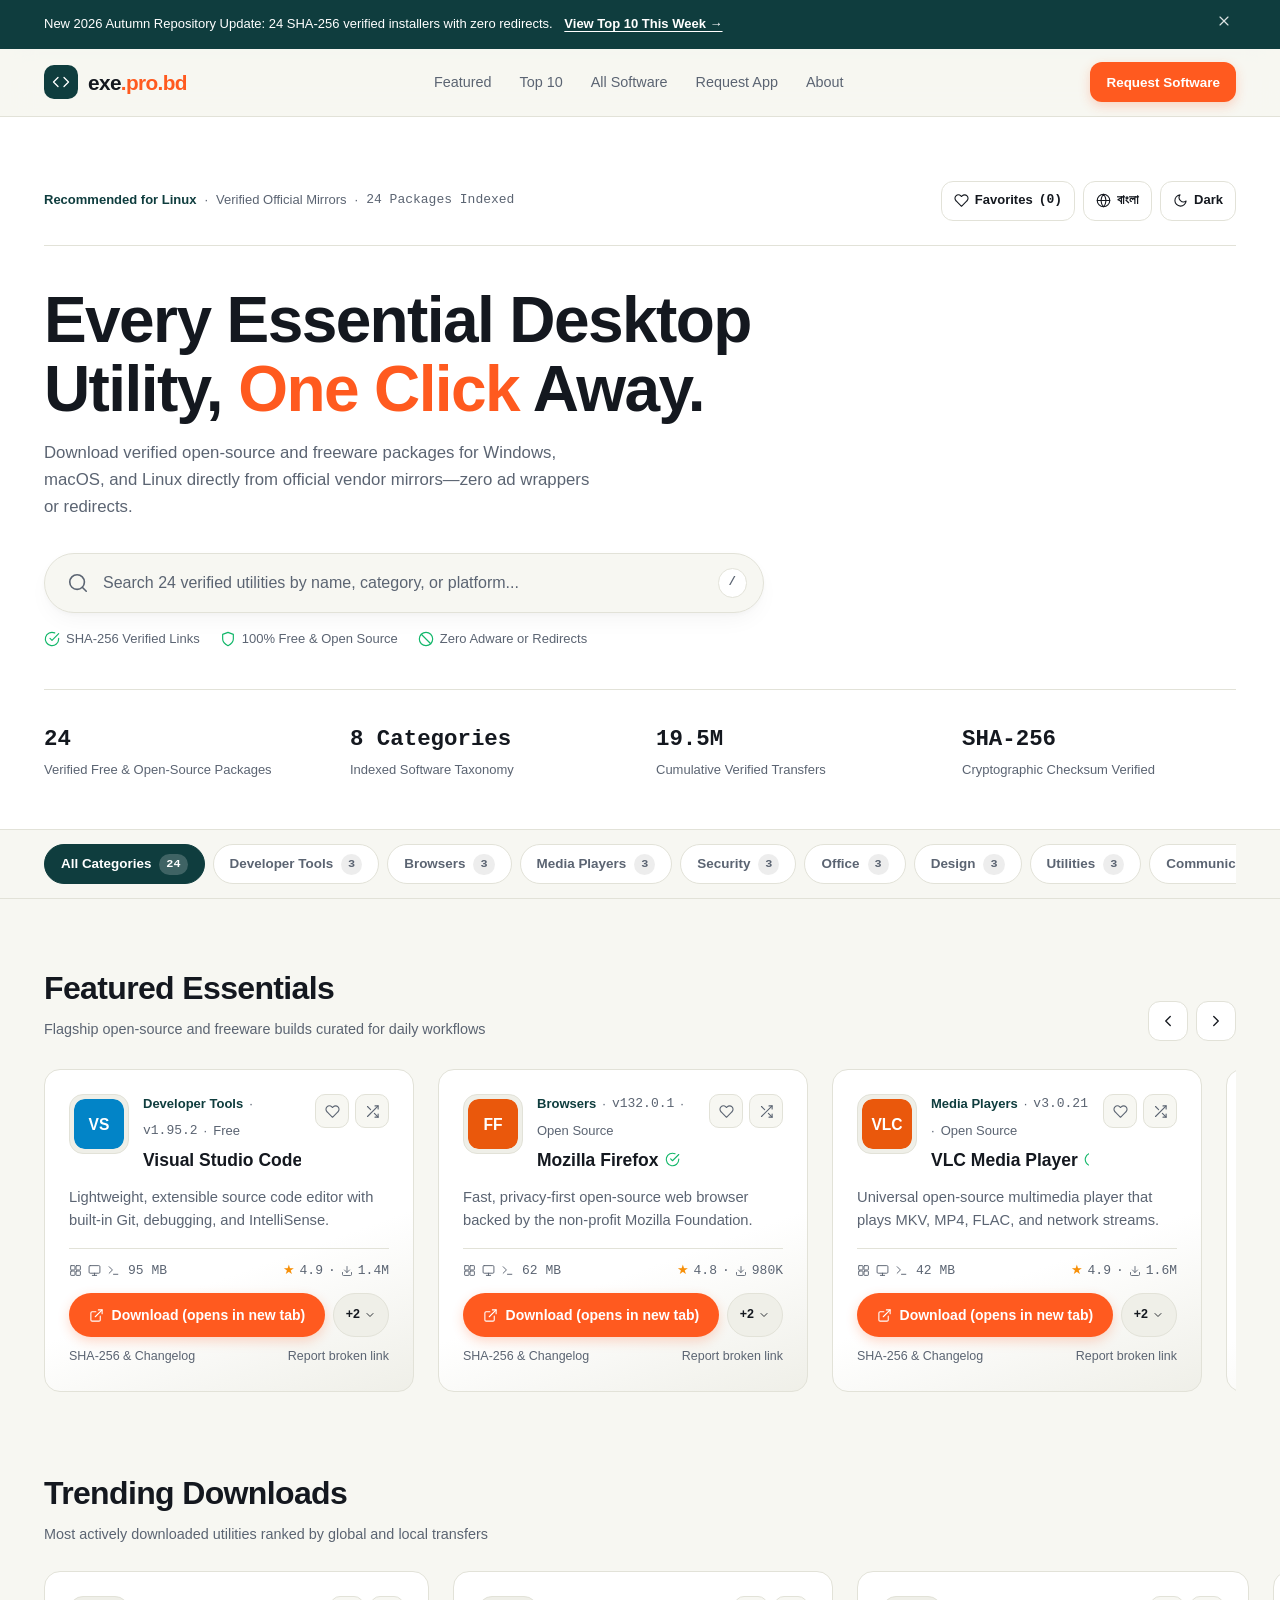
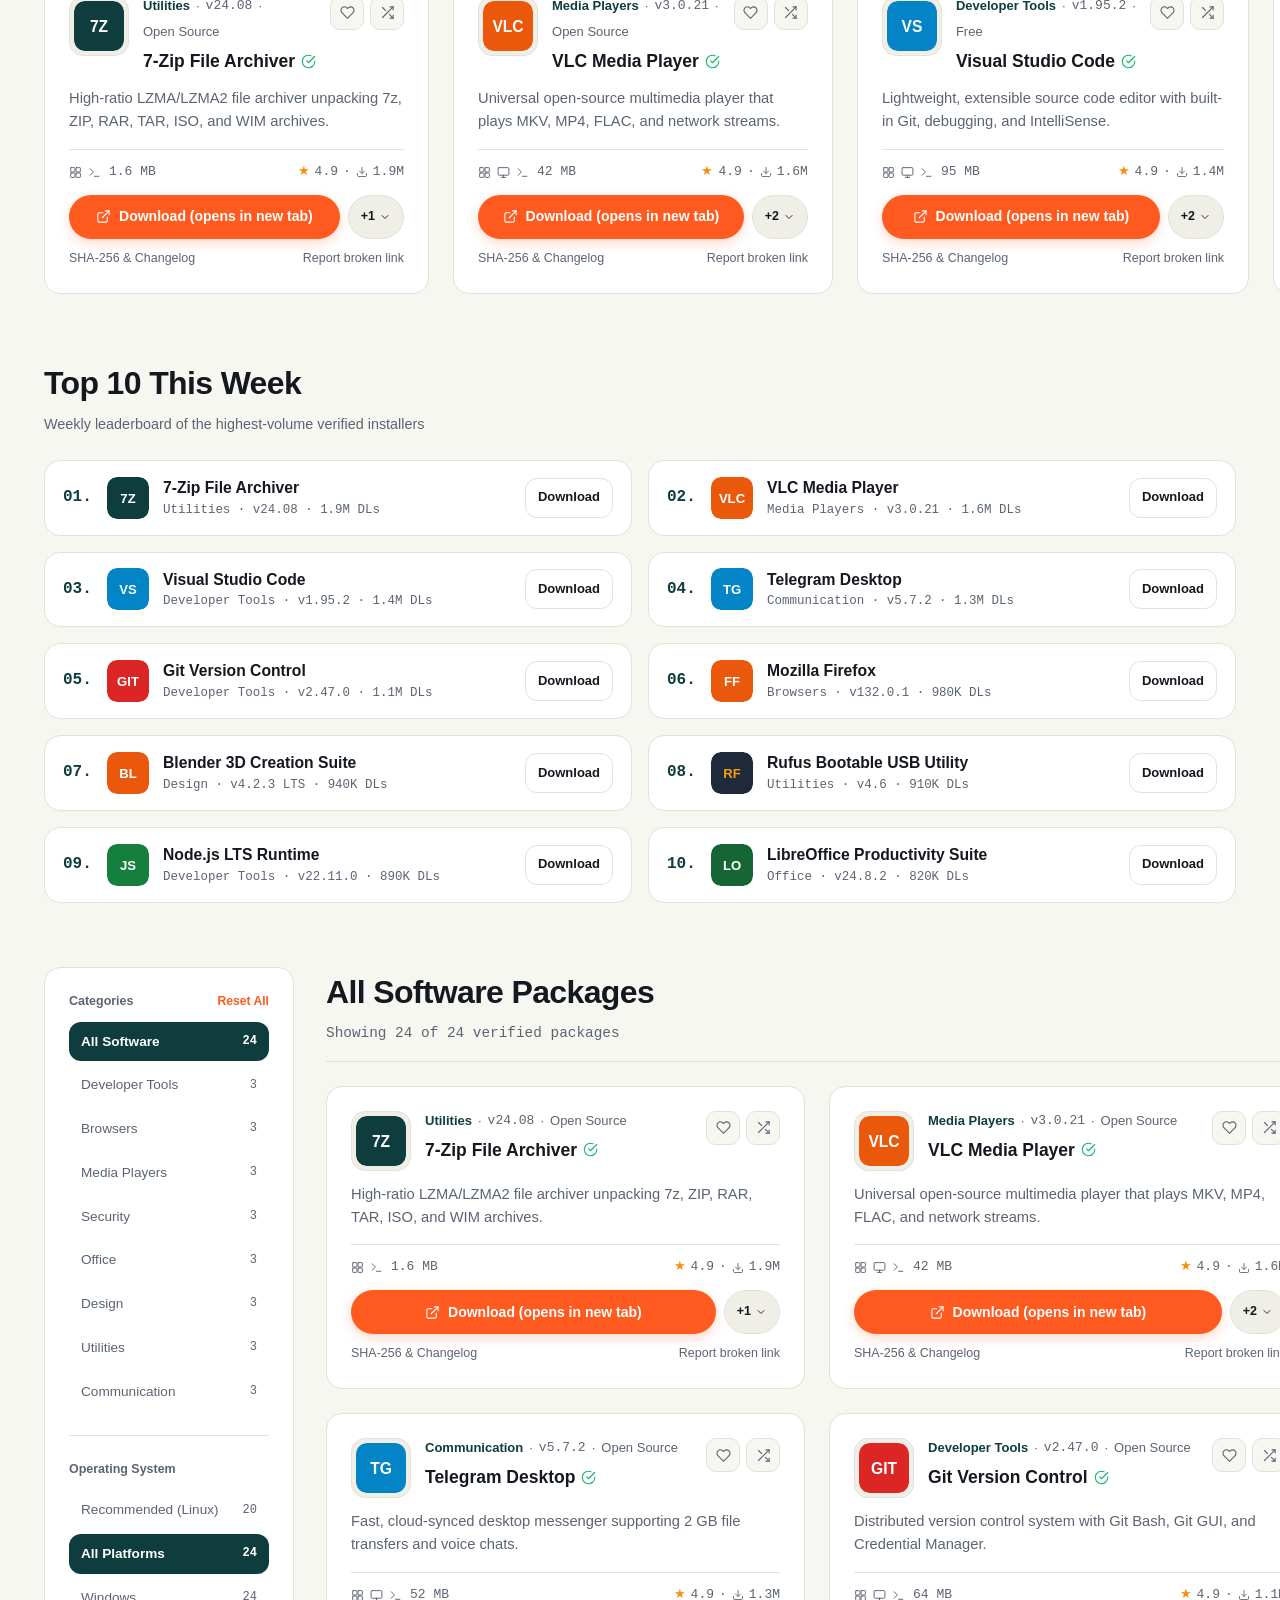
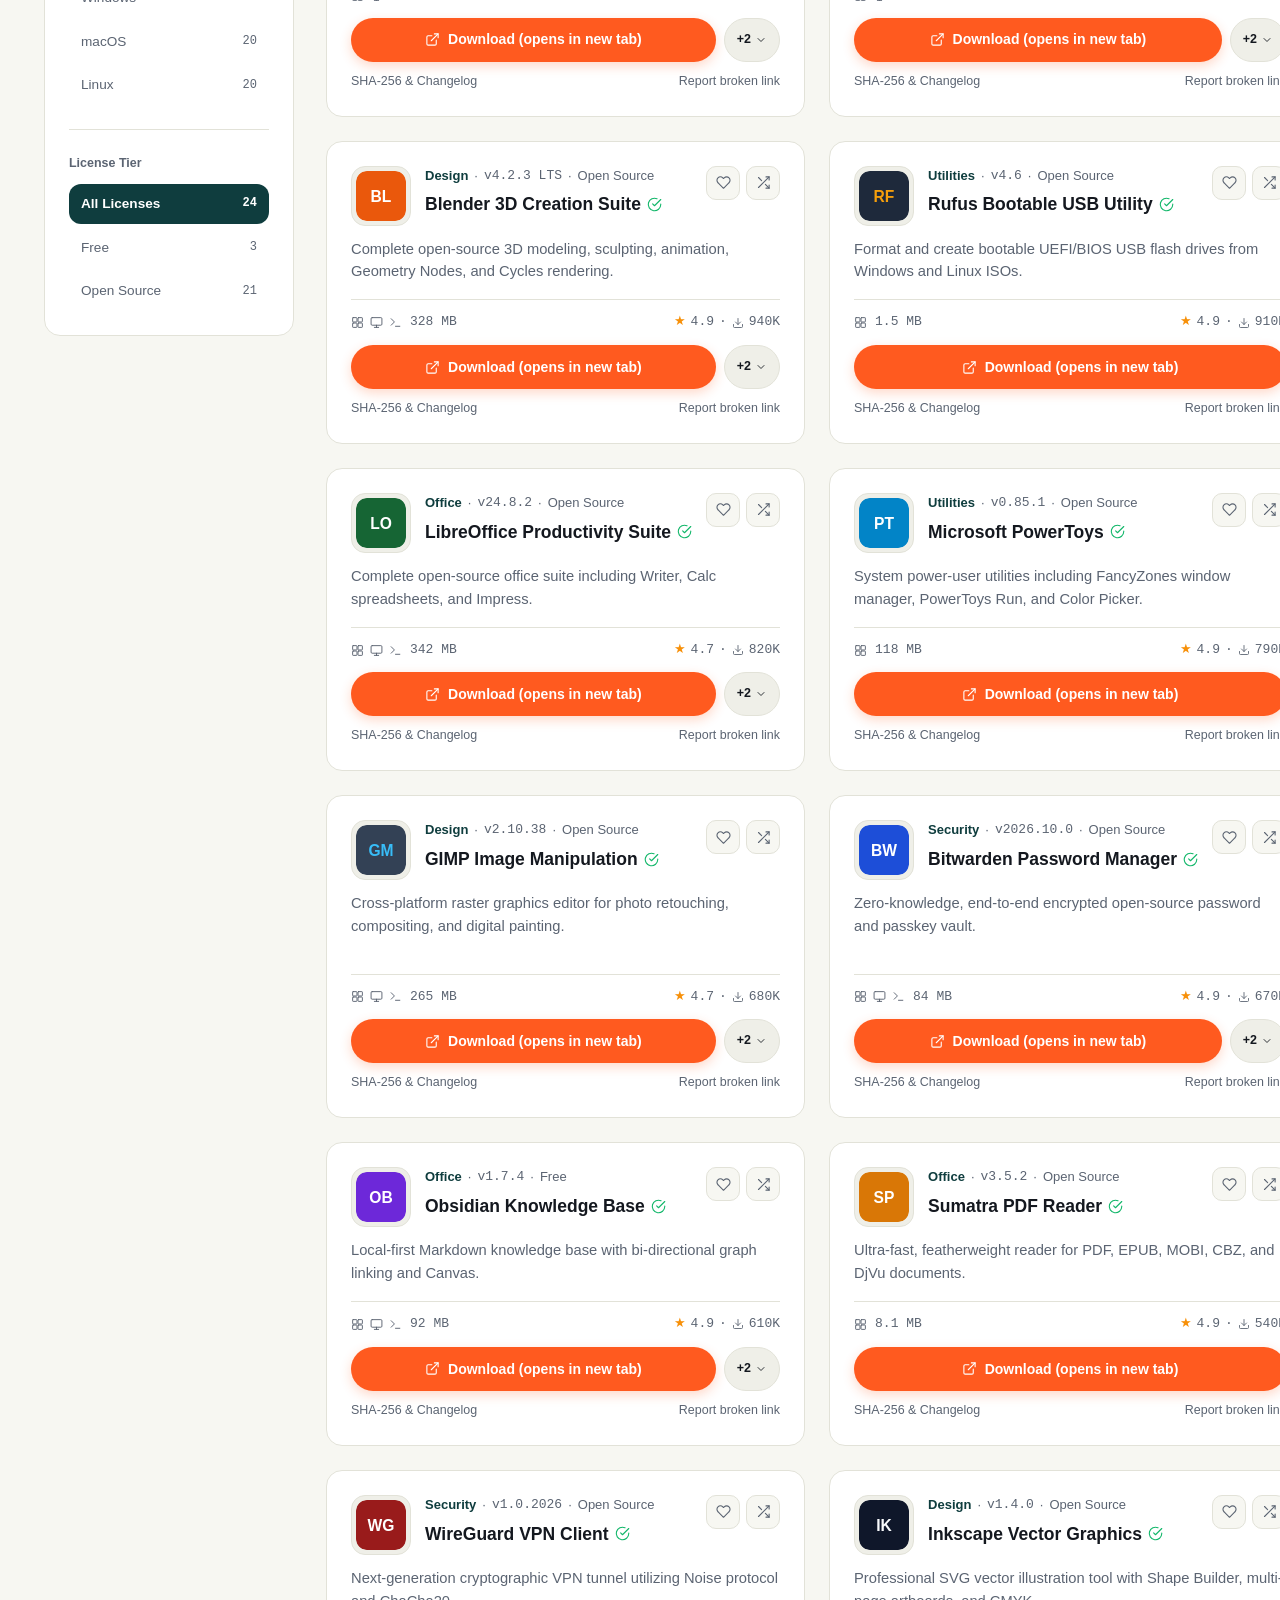
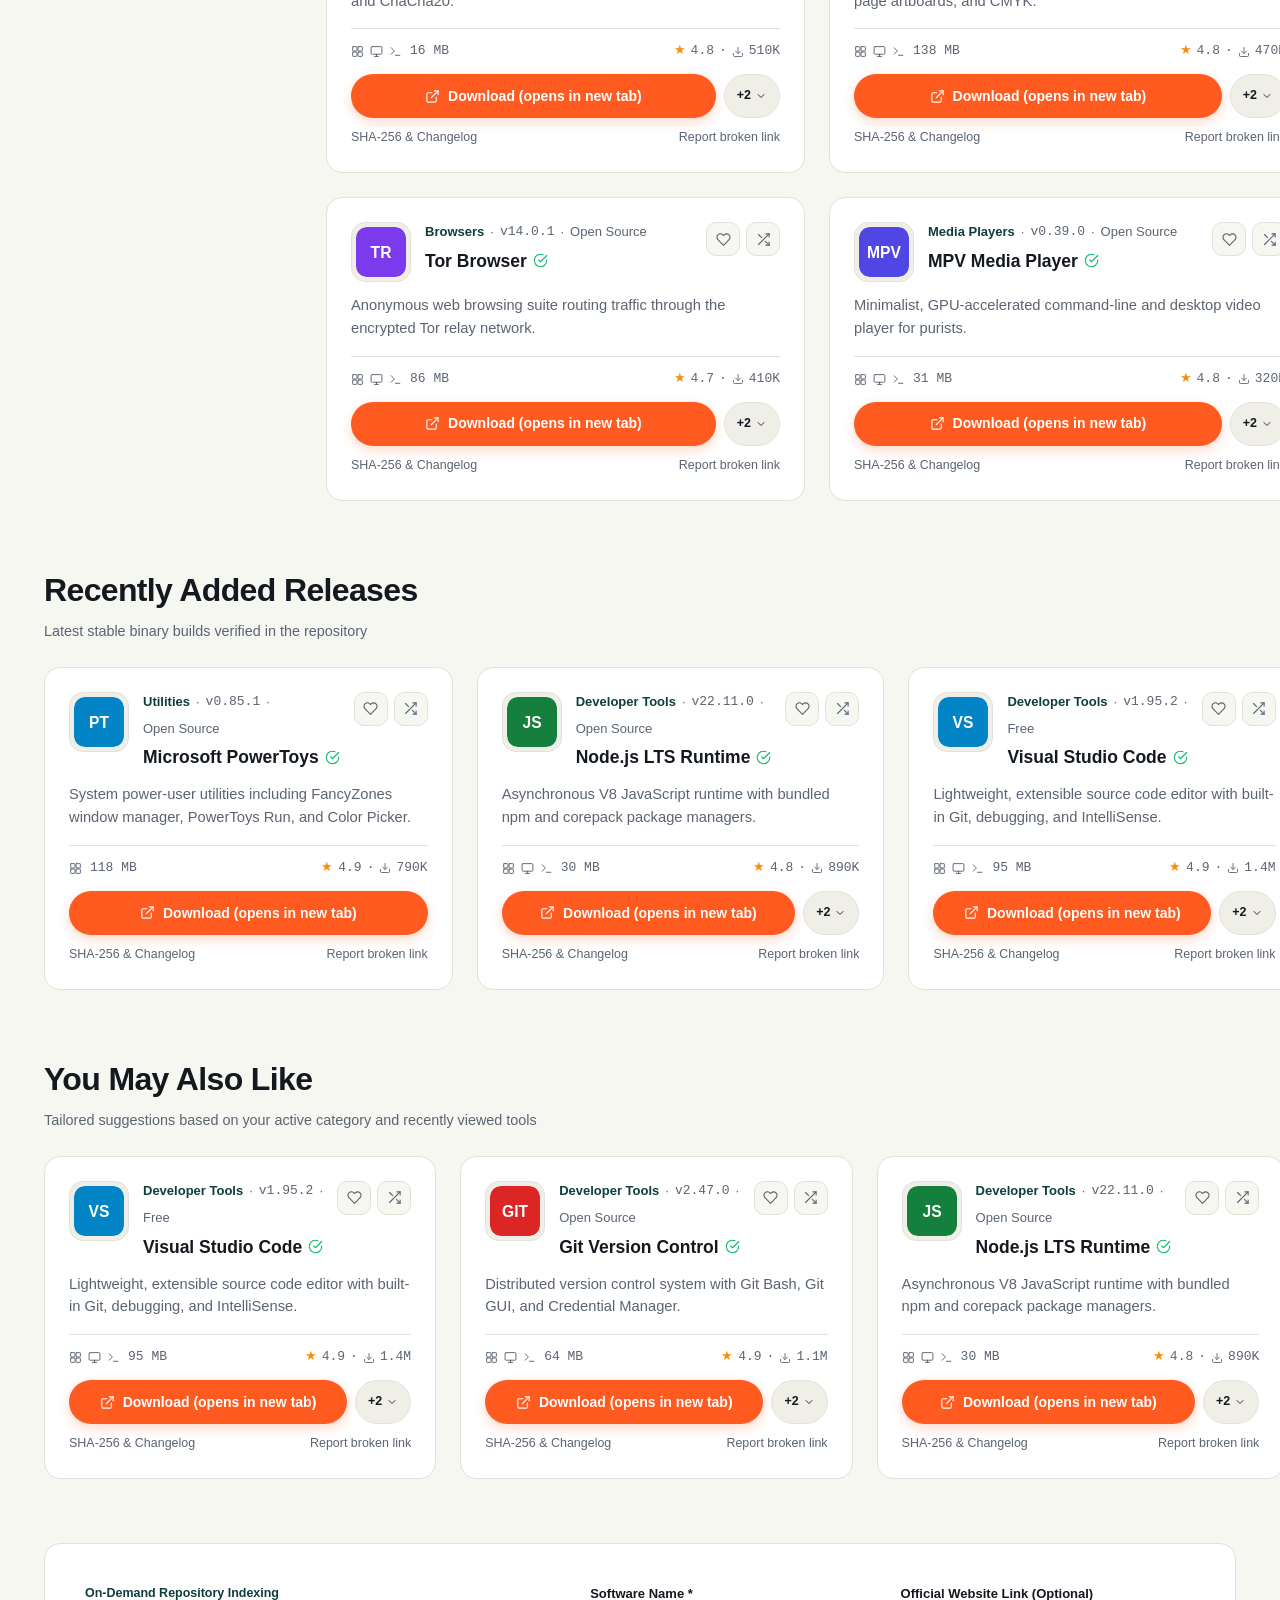
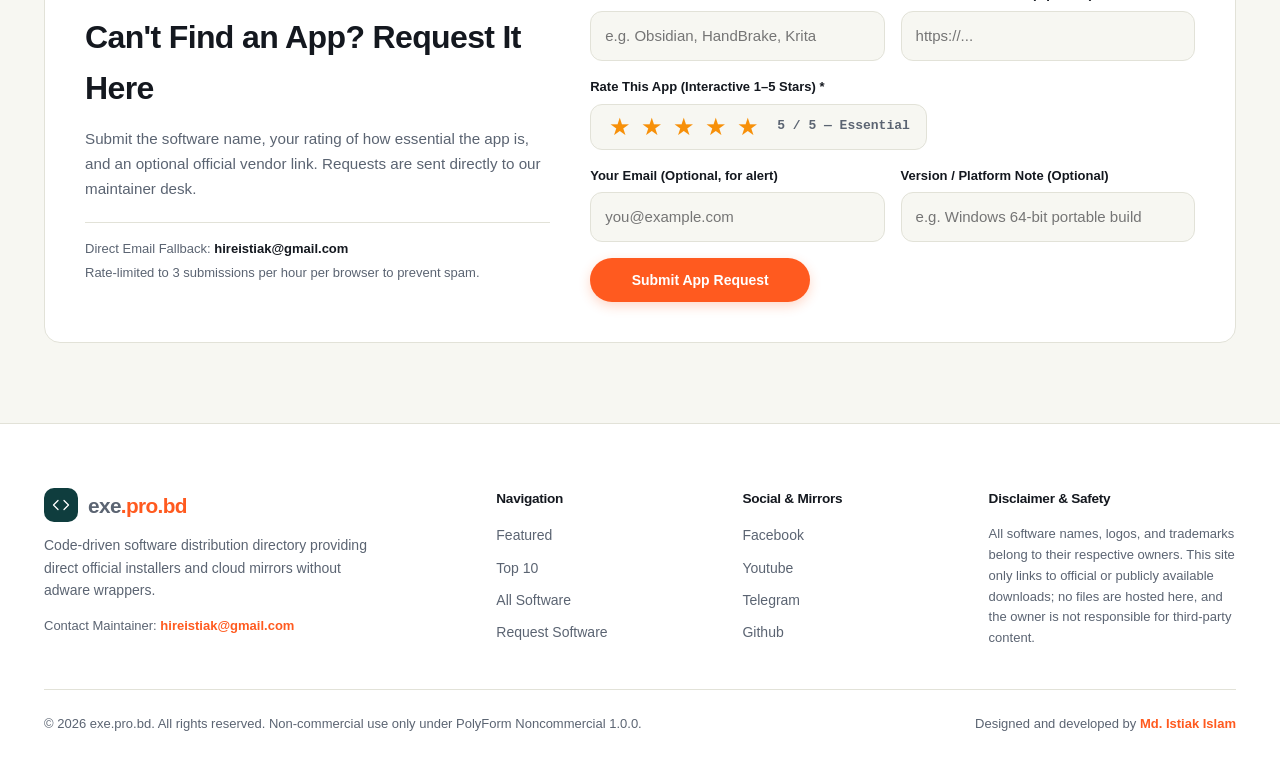
==== commit a3daae05: "chore: configure repository and licensing - Update .gitignore for build artifacts and local secrets." ====
--- a/index.html
+++ b/index.html
@@ -1,97 +1,118 @@
 <!DOCTYPE html>
+<!--
+  exe.pro.bd — Direct Software & Utility Repository
+  Required Notice: Copyright (c) 2026 Md. Istiak Islam (hireistiak@gmail.com)
+  Designed and developed by Md. Istiak Islam.
+  Licensed under the PolyForm Noncommercial License 1.0.0 (see LICENSE and COMMERCIAL-USE.md).
+-->
 <html lang="en">
 <head>
   <meta charset="UTF-8" />
-  <meta name="viewport" content="width=device-width, initial-scale=1.0" />
+  <meta name="viewport" content="width=device-width, initial-scale=1.0, viewport-fit=cover" />
+  <meta http-equiv="Content-Security-Policy" content="default-src 'self'; script-src 'self' 'unsafe-inline'; style-src 'self' 'unsafe-inline' https://fonts.googleapis.com; font-src 'self' https://fonts.gstatic.com data:; img-src 'self' https: http: data: blob:; connect-src 'self' https://script.google.com https://script.googleusercontent.com; manifest-src 'self' blob:; worker-src 'self' blob:; object-src 'none'; base-uri 'self'; form-action 'self' mailto:;" />
+  <meta name="referrer" content="strict-origin-when-cross-origin" />
   <title>exe.pro.bd — Direct Software &amp; Utility Repository</title>
   <meta name="description" content="Download verified open-source and freeware desktop software for Windows, macOS, and Linux. Direct official links with zero ad wrappers." />
   <meta property="og:title" content="exe.pro.bd — Direct Software &amp; Utility Repository" />
   <meta property="og:description" content="Download verified open-source and freeware desktop software for Windows, macOS, and Linux. Direct official links with zero ad wrappers." />
   <meta property="og:type" content="website" />
   <meta name="twitter:card" content="summary_large_image" />
-  <meta name="theme-color" content="#059669" />
+  <meta name="theme-color" content="#FF5A1F" />
   <meta name="mobile-web-app-capable" content="yes" />
   <meta name="apple-mobile-web-app-capable" content="yes" />
   <meta name="apple-mobile-web-app-status-bar-style" content="default" />
   <meta name="apple-mobile-web-app-title" content="exe.pro.bd" />
 
-  <!-- Inline SVG Favicon -->
-  <link rel="icon" type="image/svg+xml" href="data:image/svg+xml,%3Csvg xmlns='http://www.w3.org/2000/svg' viewBox='0 0 32 32'%3E%3Crect width='32' height='32' rx='8' fill='%23059669'/%3E%3Cpath d='M10 12l-4 4 4 4M22 12l4 4-4 4M18 10l-4 12' stroke='%23ffffff' stroke-width='2.5' stroke-linecap='round' stroke-linejoin='round' fill='none'/%3E%3C/svg%3E" />
+  <link rel="icon" type="image/svg+xml" href="data:image/svg+xml,%3Csvg xmlns='http://www.w3.org/2000/svg' viewBox='0 0 32 32'%3E%3Crect width='32' height='32' rx='8' fill='%23FF5A1F'/%3E%3Cpath d='M10 12l-4 4 4 4M22 12l4 4-4 4M18 10l-4 12' stroke='%23ffffff' stroke-width='2.25' stroke-linecap='round' stroke-linejoin='round' fill='none'/%3E%3C/svg%3E" />
   <link rel="apple-touch-icon" id="apple-touch-icon-link" href="/apple-touch-icon.png" />
 
-  <!-- Famous Font Pairing: Montserrat (Display), Poppins (Body), Hind Siliguri (Bengali), JetBrains Mono (Hashes & Metrics) -->
   <link rel="preconnect" href="https://fonts.googleapis.com" />
-  <link rel="preconnect" href="https://fonts.gstatic.com" crossorigin />
-  <link href="https://fonts.googleapis.com/css2?family=Hind+Siliguri:wght@400;500;600;700&family=JetBrains+Mono:wght@400;500;600&family=Montserrat:wght@600;700;800&family=Poppins:wght@400;500;600;700&display=swap" rel="stylesheet" />
+  <link rel="preconnect" href="https://fonts.gstatic.com" crossorigin="anonymous" />
+  <link href="https://fonts.googleapis.com/css2?family=Hind+Siliguri:wght@400;500;600;700&family=Inter:wght@400;500;600&family=JetBrains+Mono:wght@400;500;600&family=Plus+Jakarta+Sans:wght@700;800&display=swap" rel="stylesheet" crossorigin="anonymous" />
 
   <style>
     /* ==========================================================================
-       DESIGN TOKENS & THEME VARIABLES (8px spacing scale, 12-16px radius)
-       Famous Fonts: Montserrat (Display) + Poppins (Body) + Hind Siliguri (বাংলা)
+       COLOR SYSTEM & DESIGN TOKENS
        ========================================================================== */
     :root {
-      --accent: #059669;
-      --accent-hover: #047857;
-      --accent-soft: rgba(5, 150, 105, 0.1);
-      --accent-border: rgba(5, 150, 105, 0.32);
-
-      --bg-canvas: #F8FAFC;
-      --bg-surface: #FFFFFF;
-      --bg-subtle: #F1F5F9;
-      --bg-elevated: #FFFFFF;
-      --bg-header: rgba(255, 255, 255, 0.9);
-      --bg-overlay: rgba(15, 23, 42, 0.62);
-
-      --text-primary: #0F172A;
-      --text-secondary: #475569;
-      --text-muted: #64748B;
-      --text-on-accent: #FFFFFF;
-
-      --border-hairline: #E2E8F0;
-      --border-strong: #CBD5E1;
-
-      --shadow-sm: 0 1px 2px rgba(15, 23, 42, 0.04);
-      --shadow-md: 0 8px 24px -4px rgba(15, 23, 42, 0.07);
-      --shadow-lg: 0 20px 40px -12px rgba(15, 23, 42, 0.16);
-
-      --radius-sm: 8px;
-      --radius-md: 12px;
-      --radius-lg: 16px;
-
-      --font-display: 'Montserrat', 'Hind Siliguri', -apple-system, BlinkMacSystemFont, sans-serif;
-      --font-sans: 'Poppins', 'Hind Siliguri', -apple-system, BlinkMacSystemFont, sans-serif;
+      --bg: #F7F7F2;
+      --surface: #FFFFFF;
+      --surface-2: #EFEFE8;
+      --border: #E2E2D8;
+      --text: #14181F;
+      --text-muted: #5B6472;
+      --accent: #FF5A1F;
+      --accent-hover: #E84A12;
+      --accent-soft: #FFE9DF;
+      --secondary: #0F3D3E;
+      --secondary-text: #FFFFFF;
+      --success: #12B76A;
+      --success-soft: rgba(18, 183, 106, 0.12);
+      --warning: #F79009;
+      --warning-soft: rgba(247, 144, 9, 0.14);
+      --danger: #F04438;
+      --danger-soft: rgba(240, 68, 56, 0.12);
+
+      --bg-header: rgba(247, 247, 242, 0.86);
+      --bg-overlay: rgba(20, 24, 31, 0.58);
+
+      --shadow-card: 0 2px 6px rgba(20, 24, 31, 0.03), 0 10px 24px -6px rgba(20, 24, 31, 0.05);
+      --shadow-card-hover: 0 12px 28px -6px rgba(20, 24, 31, 0.09), 0 4px 10px rgba(20, 24, 31, 0.04);
+      --shadow-modal: 0 24px 48px -12px rgba(20, 24, 31, 0.22);
+      --shadow-btn: 0 4px 12px rgba(255, 90, 31, 0.24);
+      --inner-highlight: none;
+
+      --font-heading: 'Plus Jakarta Sans', 'Hind Siliguri', -apple-system, BlinkMacSystemFont, sans-serif;
+      --font-body: 'Inter', 'Hind Siliguri', -apple-system, BlinkMacSystemFont, sans-serif;
       --font-mono: 'JetBrains Mono', ui-monospace, SFMono-Regular, Menlo, monospace;
 
-      --space-1: 4px;
-      --space-2: 8px;
-      --space-3: 12px;
-      --space-4: 16px;
-      --space-5: 24px;
-      --space-6: 32px;
-      --space-7: 48px;
-      --space-8: 64px;
+      --radius-card: 16px;
+      --radius-btn: 12px;
+      --radius-chip: 9999px;
+      --radius-modal: 24px;
+
+      --space-1: 8px;
+      --space-2: 16px;
+      --space-3: 24px;
+      --space-4: 32px;
+      --space-5: 40px;
+      --space-6: 48px;
+      --space-7: 64px;
+      --space-8: 80px;
     }
 
     html.dark {
-      --bg-canvas: #090D16;
-      --bg-surface: #111827;
-      --bg-subtle: #1E293B;
-      --bg-elevated: #1E293B;
-      --bg-header: rgba(17, 24, 39, 0.9);
-      --bg-overlay: rgba(2, 6, 23, 0.78);
-
-      --text-primary: #F8FAFC;
-      --text-secondary: #CBD5E1;
-      --text-muted: #94A3B8;
-
-      --border-hairline: #1E293B;
-      --border-strong: #334155;
-
-      --shadow-sm: 0 1px 2px rgba(0, 0, 0, 0.3);
-      --shadow-md: 0 8px 24px -4px rgba(0, 0, 0, 0.45);
-      --shadow-lg: 0 20px 40px -12px rgba(0, 0, 0, 0.65);
-    }
-
+      --bg: #0B0F14;
+      --surface: #121821;
+      --surface-2: #1A222E;
+      --border: #263041;
+      --text: #F2F4F7;
+      --text-muted: #98A2B3;
+      --accent: #FF7A45;
+      --accent-hover: #FF8F63;
+      --accent-soft: #3A2218;
+      --secondary: #5EEAD4;
+      --secondary-text: #0B0F14;
+      --success: #12B76A;
+      --success-soft: rgba(18, 183, 106, 0.16);
+      --warning: #F79009;
+      --warning-soft: rgba(247, 144, 9, 0.18);
+      --danger: #F04438;
+      --danger-soft: rgba(240, 68, 56, 0.18);
+
+      --bg-header: rgba(11, 15, 20, 0.84);
+      --bg-overlay: rgba(5, 8, 12, 0.78);
+
+      --shadow-card: none;
+      --shadow-card-hover: 0 10px 28px -8px rgba(0, 0, 0, 0.5);
+      --shadow-modal: 0 28px 60px -12px rgba(0, 0, 0, 0.75);
+      --shadow-btn: 0 4px 14px rgba(255, 122, 69, 0.22);
+      --inner-highlight: inset 0 1px 0 rgba(255, 255, 255, 0.05);
+    }
+
+    /* ==========================================================================
+       RESET & TYPOGRAPHY HIERARCHY
+       ========================================================================== */
     *, *::before, *::after {
       box-sizing: border-box;
       margin: 0;
@@ -104,21 +125,41 @@
     }
 
     body {
-      font-family: var(--font-sans);
-      background-color: var(--bg-canvas);
-      color: var(--text-primary);
-      line-height: 1.55;
+      font-family: var(--font-body);
+      font-size: 0.96875rem; /* 15.5px desktop, never below 15px on mobile */
+      background-color: var(--bg);
+      color: var(--text);
+      line-height: 1.6;
       -webkit-font-smoothing: antialiased;
       overflow-x: hidden;
-      transition: background-color 0.18s ease, color 0.18s ease;
+      transition: background-color 0.2s ease-out, color 0.2s ease-out;
+      padding-bottom: env(safe-area-inset-bottom, 0px);
+    }
+
+    html[lang="bn"] body {
+      font-family: 'Hind Siliguri', var(--font-body);
+      line-height: 1.7;
     }
 
     h1, h2, h3, h4, .brand-font {
-      font-family: var(--font-display);
+      font-family: var(--font-heading);
+      font-weight: 800;
       letter-spacing: -0.02em;
+      color: var(--text);
+    }
+
+    html[lang="bn"] h1,
+    html[lang="bn"] h2,
+    html[lang="bn"] h3 {
+      font-family: 'Hind Siliguri', var(--font-heading);
+      line-height: 1.35;
     }
 
     .tabular {
+      font-variant-numeric: tabular-nums;
+    }
+
+    .mono-tag {
       font-family: var(--font-mono);
       font-variant-numeric: tabular-nums;
     }
@@ -137,6 +178,11 @@
       cursor: pointer;
       background: none;
       border: none;
+      transition: transform 0.15s ease-out, background-color 0.18s ease-out, border-color 0.18s ease-out, color 0.18s ease-out, box-shadow 0.18s ease-out;
+    }
+
+    button:active:not(:disabled) {
+      transform: scale(0.97);
     }
 
     button:focus-visible, a:focus-visible, input:focus-visible, select:focus-visible, textarea:focus-visible {
@@ -148,25 +194,35 @@
       background-color: var(--accent-soft);
       color: var(--accent);
       font-weight: 600;
-      border-radius: 3px;
-      padding: 0 2px;
+      border-radius: 4px;
+      padding: 0 3px;
     }
 
     .container {
-      max-width: 1380px;
+      max-width: 1240px;
       margin: 0 auto;
-      padding: 0 var(--space-5);
+      padding: 0 var(--space-3);
+    }
+
+    /* Consistent inline SVG icon stroke rule */
+    .ui-svg {
+      stroke: currentColor;
+      stroke-width: 1.75;
+      stroke-linecap: round;
+      stroke-linejoin: round;
+      fill: none;
+      flex-shrink: 0;
     }
 
     /* ==========================================================================
-       ANNOUNCEMENT BANNER (CONTROLLED FROM SITE_CONFIG)
+       ANNOUNCEMENT BANNER
        ========================================================================== */
     .announcement-bar {
-      background: var(--text-primary);
-      color: var(--bg-surface);
-      font-size: 0.78rem;
+      background: var(--secondary);
+      color: var(--secondary-text);
+      font-size: 0.8125rem;
       font-weight: 500;
-      padding: 8px 0;
+      padding: 9px 0;
       display: none;
     }
 
@@ -182,8 +238,8 @@
     }
 
     .announcement-link {
-      color: #34D399;
-      font-weight: 600;
+      color: inherit;
+      font-weight: 700;
       margin-left: 8px;
       text-decoration: underline;
       text-underline-offset: 3px;
@@ -191,17 +247,17 @@
     }
 
     /* ==========================================================================
-       STICKY HEADER (3-ZONE TOP BAR CONTRACT)
+       STICKY TRANSLUCENT HEADER
        ========================================================================== */
     .site-header {
       position: sticky;
       top: 0;
       z-index: 40;
-      height: 64px;
+      height: 68px;
       background: var(--bg-header);
-      backdrop-filter: blur(12px);
-      -webkit-backdrop-filter: blur(12px);
-      border-bottom: 1px solid var(--border-hairline);
+      backdrop-filter: blur(16px);
+      -webkit-backdrop-filter: blur(16px);
+      border-bottom: 1px solid var(--border);
     }
 
     .header-inner {
@@ -209,24 +265,36 @@
       display: flex;
       align-items: center;
       justify-content: space-between;
-      gap: var(--space-6);
+      gap: var(--space-4);
     }
 
     .brand-link {
       display: inline-flex;
       align-items: center;
       gap: 10px;
-      font-family: var(--font-display);
-      font-size: 1.25rem;
+      font-family: var(--font-heading);
+      font-size: 1.3rem;
       font-weight: 800;
+      letter-spacing: -0.03em;
       white-space: nowrap;
       flex-shrink: 0;
     }
 
+    .brand-mark-box {
+      width: 34px;
+      height: 34px;
+      border-radius: 10px;
+      background: var(--secondary);
+      color: var(--secondary-text);
+      display: inline-flex;
+      align-items: center;
+      justify-content: center;
+    }
+
     .brand-logo-img {
-      height: 30px;
+      height: 32px;
       width: auto;
-      border-radius: 6px;
+      border-radius: 8px;
       object-fit: contain;
     }
 
@@ -237,75 +305,73 @@
     .header-nav {
       display: flex;
       align-items: center;
-      gap: 24px;
-      font-size: 0.85rem;
+      gap: 28px;
+      font-size: 0.9rem;
       font-weight: 500;
-      color: var(--text-secondary);
+      color: var(--text-muted);
     }
 
     .header-nav a {
       white-space: nowrap;
       flex-shrink: 0;
-      padding: 4px 0;
-      transition: color 0.15s ease;
+      padding: 6px 0;
+      transition: color 0.15s ease-out;
     }
 
     .header-nav a:hover {
-      color: var(--text-primary);
-      text-decoration: underline;
-      text-underline-offset: 6px;
+      color: var(--text);
     }
 
     .header-actions {
       display: flex;
       align-items: center;
-      gap: 8px;
+      gap: 10px;
       flex-shrink: 0;
     }
 
+    /* Buttons: Primary (accent), Secondary (outline), Ghost */
     .btn-primary-sm {
-      min-height: 38px;
-      padding: 0 14px;
-      border-radius: var(--radius-sm);
+      min-height: 40px;
+      padding: 0 16px;
+      border-radius: var(--radius-btn);
       background: var(--accent);
-      color: var(--text-on-accent);
-      font-size: 0.78rem;
+      color: #FFFFFF;
+      font-size: 0.84rem;
       font-weight: 600;
+      box-shadow: var(--shadow-btn);
+      display: inline-flex;
+      align-items: center;
+      justify-content: center;
+      gap: 7px;
+      white-space: nowrap;
+      flex-shrink: 0;
+    }
+
+    .btn-primary-sm:hover {
+      background: var(--accent-hover);
+    }
+
+    .theme-btn, .mobile-filter-trigger {
+      min-width: 40px;
+      min-height: 40px;
+      padding: 0 12px;
+      border-radius: var(--radius-btn);
+      border: 1px solid var(--border);
+      background: var(--surface);
+      color: var(--text);
+      box-shadow: var(--inner-highlight);
       display: inline-flex;
       align-items: center;
       justify-content: center;
       gap: 6px;
-      white-space: nowrap;
-      flex-shrink: 0;
-      transition: background-color 0.15s ease;
-    }
-
-    .btn-primary-sm:hover {
-      background: var(--accent-hover);
-    }
-
-    .theme-btn, .mobile-filter-trigger {
-      min-width: 38px;
-      min-height: 38px;
-      padding: 0 10px;
-      border-radius: var(--radius-sm);
-      border: 1px solid var(--border-hairline);
-      background: var(--bg-surface);
-      color: var(--text-secondary);
-      display: inline-flex;
-      align-items: center;
-      justify-content: center;
-      gap: 5px;
-      font-size: 0.78rem;
+      font-size: 0.8125rem;
       font-weight: 600;
       white-space: nowrap;
       flex-shrink: 0;
-      transition: border-color 0.15s ease, color 0.15s ease, background-color 0.15s ease;
     }
 
     .theme-btn:hover, .mobile-filter-trigger:hover {
-      border-color: var(--border-strong);
-      color: var(--text-primary);
+      background: var(--surface-2);
     }
 
     .mobile-filter-trigger {
@@ -313,12 +379,32 @@
     }
 
     /* ==========================================================================
-       HERO SECTION & UTILITY BAR (LANG / THEME / FAVORITES / PWA INSTALL)
+       HERO SECTION (48-64PX FLUID HEADLINE, PILL SEARCH, TRUST BADGES)
        ========================================================================== */
     .hero-section {
-      background: var(--bg-surface);
-      border-bottom: 1px solid var(--border-hairline);
-      padding: var(--space-6) 0 var(--space-6);
+      position: relative;
+      background: var(--surface);
+      border-bottom: 1px solid var(--border);
+      padding: var(--space-7) 0 var(--space-6);
+      overflow: hidden;
+    }
+
+    /* Subtle radial glow behind hero in dark mode */
+    html.dark .hero-section::before {
+      content: "";
+      position: absolute;
+      top: -120px;
+      left: 10%;
+      width: 620px;
+      height: 420px;
+      background: radial-gradient(circle, rgba(255, 122, 69, 0.13) 0%, rgba(11, 15, 20, 0) 70%);
+      pointer-events: none;
+      z-index: 0;
+    }
+
+    .hero-section > .container {
+      position: relative;
+      z-index: 1;
     }
 
     .hero-top-utility {
@@ -327,13 +413,13 @@
       align-items: center;
       justify-content: space-between;
       gap: 12px;
-      padding-bottom: var(--space-4);
+      padding-bottom: var(--space-3);
       margin-bottom: var(--space-5);
-      border-bottom: 1px solid var(--border-hairline);
+      border-bottom: 1px solid var(--border);
     }
 
     .hero-kicker {
-      font-size: 0.8rem;
+      font-size: 0.8125rem;
       color: var(--text-muted);
       display: flex;
       flex-wrap: wrap;
@@ -342,8 +428,8 @@
     }
 
     .hero-kicker strong {
-      color: var(--accent);
-      font-weight: 600;
+      color: var(--secondary);
+      font-weight: 700;
     }
 
     .utility-controls {
@@ -354,38 +440,46 @@
     }
 
     .hero-title {
-      font-size: clamp(2.1rem, 3.8vw, 3.2rem);
-      line-height: 1.12;
+      font-size: clamp(3rem, 5vw, 4rem);
+      line-height: 1.08;
       font-weight: 800;
+      letter-spacing: -0.025em;
       text-wrap: balance;
-      max-width: 24ch;
+      max-width: 20ch;
+      margin-bottom: var(--space-2);
+    }
+
+    .hero-highlight {
+      color: var(--accent);
+    }
+
+    .hero-subtitle {
+      font-size: 1.05rem;
+      color: var(--text-muted);
+      max-width: 60ch;
       margin-bottom: var(--space-4);
     }
 
-    .hero-subtitle {
-      font-size: 0.98rem;
-      color: var(--text-secondary);
-      max-width: 65ch;
-      margin-bottom: var(--space-5);
-    }
-
+    /* Pill-shaped Search Bar (60px high) */
     .search-wrapper {
       position: relative;
-      max-width: 740px;
+      max-width: 720px;
     }
 
     .search-box {
       display: flex;
       align-items: center;
-      background: var(--bg-canvas);
-      border: 1.5px solid var(--border-strong);
-      border-radius: var(--radius-md);
-      padding: 4px 12px 4px 16px;
-      transition: border-color 0.15s ease, box-shadow 0.15s ease, background-color 0.15s ease;
+      height: 60px;
+      background: var(--bg);
+      border: 1.5px solid var(--border);
+      border-radius: var(--radius-chip);
+      padding: 0 16px 0 22px;
+      box-shadow: var(--shadow-card);
+      transition: border-color 0.18s ease-out, box-shadow 0.18s ease-out, background-color 0.18s ease-out;
     }
 
     .search-box:focus-within {
-      background: var(--bg-surface);
+      background: var(--surface);
       border-color: var(--accent);
       box-shadow: 0 0 0 4px var(--accent-soft);
     }
@@ -393,7 +487,7 @@
     .search-icon {
       color: var(--text-muted);
       flex-shrink: 0;
-      margin-right: 12px;
+      margin-right: 14px;
     }
 
     .search-input {
@@ -401,8 +495,8 @@
       border: none;
       background: transparent;
       padding: 12px 0;
-      font-size: 0.94rem;
-      color: var(--text-primary);
+      font-size: 1rem;
+      color: var(--text);
       outline: none;
     }
 
@@ -411,12 +505,12 @@
     }
 
     .search-clear-btn {
-      padding: 6px 10px;
-      font-size: 0.75rem;
+      padding: 6px 12px;
+      font-size: 0.78rem;
       font-weight: 600;
-      color: var(--text-secondary);
-      background: var(--bg-subtle);
-      border-radius: 6px;
+      color: var(--text-muted);
+      background: var(--surface-2);
+      border-radius: var(--radius-chip);
       margin-left: 8px;
       display: none;
       white-space: nowrap;
@@ -424,25 +518,49 @@
 
     .search-kbd {
       font-family: var(--font-mono);
-      font-size: 0.75rem;
+      font-size: 0.78rem;
+      font-weight: 600;
       color: var(--text-muted);
-      border: 1px solid var(--border-hairline);
-      background: var(--bg-surface);
-      padding: 2px 7px;
-      border-radius: 5px;
-      margin-left: 8px;
+      border: 1px solid var(--border);
+      background: var(--surface);
+      padding: 4px 10px;
+      border-radius: 999px;
+      margin-left: 10px;
       user-select: none;
     }
 
+    /* Trust Markers under Search Bar */
+    .hero-trust-row {
+      display: flex;
+      flex-wrap: wrap;
+      align-items: center;
+      gap: 20px;
+      margin-top: var(--space-2);
+      font-size: 0.8125rem;
+      font-weight: 500;
+      color: var(--text-muted);
+    }
+
+    .trust-item {
+      display: inline-flex;
+      align-items: center;
+      gap: 6px;
+    }
+
+    .trust-item svg {
+      color: var(--success);
+    }
+
+    /* Search Suggestions Dropdown */
     .search-suggestions {
       position: absolute;
-      top: calc(100% + 6px);
+      top: calc(100% + 8px);
       left: 0;
       right: 0;
-      background: var(--bg-elevated);
-      border: 1px solid var(--border-strong);
-      border-radius: var(--radius-md);
-      box-shadow: var(--shadow-lg);
+      background: var(--surface);
+      border: 1px solid var(--border);
+      border-radius: var(--radius-card);
+      box-shadow: var(--shadow-modal);
       z-index: 50;
       overflow: hidden;
       display: none;
@@ -453,11 +571,11 @@
     }
 
     .suggestion-group-header {
-      padding: 8px 14px;
-      font-size: 0.7rem;
+      padding: 10px 18px;
+      font-size: 0.75rem;
       font-weight: 600;
       color: var(--text-muted);
-      background: var(--bg-subtle);
+      background: var(--surface-2);
       display: flex;
       align-items: center;
       justify-content: space-between;
@@ -465,15 +583,14 @@
 
     .suggestion-item {
       width: 100%;
-      padding: 10px 14px;
+      padding: 12px 18px;
       display: flex;
       align-items: center;
       justify-content: space-between;
       gap: 12px;
       text-align: left;
-      font-size: 0.86rem;
-      border-bottom: 1px solid var(--border-hairline);
-      transition: background-color 0.1s ease;
+      font-size: 0.9rem;
+      border-bottom: 1px solid var(--border);
     }
 
     .suggestion-item:last-child {
@@ -488,61 +605,62 @@
     .suggestion-item-left {
       display: flex;
       align-items: center;
-      gap: 10px;
+      gap: 12px;
       min-width: 0;
     }
 
     .suggestion-icon {
-      width: 28px;
-      height: 28px;
-      border-radius: 6px;
+      width: 32px;
+      height: 32px;
+      border-radius: 8px;
       flex-shrink: 0;
       object-fit: cover;
     }
 
     .suggestion-meta {
-      font-size: 0.75rem;
+      font-size: 0.78rem;
       color: var(--text-muted);
       white-space: nowrap;
       flex-shrink: 0;
     }
 
+    /* Repository Stats Strip */
     .hero-stats-bar {
-      margin-top: var(--space-6);
-      padding-top: var(--space-5);
-      border-top: 1px solid var(--border-hairline);
+      margin-top: var(--space-5);
+      padding-top: var(--space-4);
+      border-top: 1px solid var(--border);
       display: grid;
       grid-template-columns: repeat(4, 1fr);
-      gap: var(--space-5);
+      gap: var(--space-4);
     }
 
     .stat-val {
       font-family: var(--font-mono);
       font-variant-numeric: tabular-nums;
-      font-size: 1.35rem;
+      font-size: 1.4rem;
       font-weight: 700;
-      color: var(--text-primary);
+      color: var(--text);
     }
 
     .stat-label {
-      font-size: 0.78rem;
+      font-size: 0.8125rem;
       color: var(--text-muted);
       margin-top: 2px;
     }
 
     /* ==========================================================================
-       HORIZONTAL CATEGORY FILTER BAR
+       CATEGORY CHIPS STRIP (FILLED --SECONDARY WHEN ACTIVE)
        ========================================================================== */
     .category-strip-wrapper {
-      background: var(--bg-surface);
-      border-bottom: 1px solid var(--border-hairline);
-      padding: var(--space-3) 0;
+      background: var(--bg);
+      border-bottom: 1px solid var(--border);
+      padding: 14px 0;
     }
 
     .category-strip {
       display: flex;
       align-items: center;
-      gap: 6px;
+      gap: 8px;
       overflow-x: auto;
       scrollbar-width: none;
     }
@@ -552,63 +670,71 @@
     }
 
     .cat-tab-btn {
-      padding: 8px 14px;
-      min-height: 38px;
-      border-radius: var(--radius-sm);
-      font-size: 0.8125rem;
+      padding: 8px 16px;
+      min-height: 40px;
+      border-radius: var(--radius-chip);
+      font-size: 0.84rem;
       font-weight: 600;
-      color: var(--text-secondary);
-      background: transparent;
+      color: var(--text-muted);
+      background: var(--surface);
+      border: 1px solid var(--border);
       white-space: nowrap;
       flex-shrink: 0;
       display: inline-flex;
       align-items: center;
-      gap: 6px;
-      transition: background-color 0.15s ease, color 0.15s ease;
+      gap: 8px;
     }
 
     .cat-tab-btn:hover {
-      background: var(--bg-subtle);
-      color: var(--text-primary);
+      background: var(--surface-2);
+      color: var(--text);
     }
 
     .cat-tab-btn.active {
-      background: var(--accent);
-      color: var(--text-on-accent);
+      background: var(--secondary);
+      color: var(--secondary-text);
+      border-color: var(--secondary);
     }
 
     .cat-count {
       font-family: var(--font-mono);
       font-variant-numeric: tabular-nums;
-      font-size: 0.75rem;
-      opacity: 0.85;
+      font-size: 0.74rem;
+      padding: 1px 7px;
+      border-radius: var(--radius-chip);
+      background: rgba(128, 128, 128, 0.14);
+    }
+
+    .cat-tab-btn.active .cat-count {
+      background: rgba(255, 255, 255, 0.2);
+      color: inherit;
     }
 
     /* ==========================================================================
-       SECTIONS, FEATURED CAROUSEL & TOP 10 THIS WEEK
+       SECTIONS & GENEROUS WHITESPACE (64-80PX DESKTOP)
        ========================================================================== */
     .section-block {
-      padding: var(--space-6) 0 var(--space-4);
+      padding: var(--space-7) 0 0;
     }
 
     .section-header {
       display: flex;
       align-items: flex-end;
       justify-content: space-between;
-      gap: var(--space-4);
-      margin-bottom: var(--space-4);
+      gap: var(--space-3);
+      margin-bottom: var(--space-3);
     }
 
     .section-title {
-      font-size: 1.35rem;
-      font-weight: 700;
-      color: var(--text-primary);
+      font-size: clamp(1.75rem, 2.5vw, 2rem); /* 28-32px */
+      font-weight: 800;
+      color: var(--text);
     }
 
     .section-subtitle {
-      font-size: 0.8125rem;
+      font-size: 0.9rem;
       color: var(--text-muted);
-      margin-top: 2px;
+      margin-top: 4px;
     }
 
     .carousel-controls {
@@ -618,94 +744,104 @@
     }
 
     .icon-btn {
-      width: 38px;
-      height: 38px;
-      border-radius: var(--radius-sm);
-      border: 1px solid var(--border-hairline);
-      background: var(--bg-surface);
-      color: var(--text-secondary);
+      width: 40px;
+      height: 40px;
+      border-radius: var(--radius-btn);
+      border: 1px solid var(--border);
+      background: var(--surface);
+      color: var(--text);
       display: inline-flex;
       align-items: center;
       justify-content: center;
-      transition: border-color 0.15s ease, color 0.15s ease;
     }
 
     .icon-btn:hover {
-      border-color: var(--border-strong);
-      color: var(--text-primary);
+      background: var(--surface-2);
     }
 
     .featured-carousel {
       display: flex;
-      gap: var(--space-4);
+      gap: var(--space-3);
       overflow-x: auto;
       scroll-snap-type: x mandatory;
       scrollbar-width: none;
-      padding-bottom: 4px;
+      padding: 4px 2px 12px;
     }
 
     .featured-carousel::-webkit-scrollbar {
       display: none;
     }
 
-    /* Top 10 This Week Leaderboard Grid */
+    .featured-slot {
+      min-width: 350px;
+      max-width: 370px;
+      flex-shrink: 0;
+      scroll-snap-align: start;
+    }
+
+    .featured-slot .sw-card {
+      background: linear-gradient(160deg, var(--surface) 60%, var(--surface-2) 100%);
+    }
+
+    /* Top 10 This Week Leaderboard */
     .top10-grid {
       display: grid;
       grid-template-columns: repeat(2, 1fr);
-      gap: 12px;
+      gap: var(--space-2);
     }
 
     .top10-row {
-      background: var(--bg-surface);
-      border: 1px solid var(--border-hairline);
-      border-radius: var(--radius-md);
-      padding: 12px 16px;
+      background: var(--surface);
+      border: 1px solid var(--border);
+      border-radius: var(--radius-card);
+      box-shadow: var(--shadow-card), var(--inner-highlight);
+      padding: 14px 18px;
       display: flex;
       align-items: center;
       justify-content: space-between;
       gap: 14px;
-      transition: border-color 0.15s ease, transform 0.15s ease;
+      transition: transform 0.2s ease-out, border-color 0.2s ease-out;
     }
 
     .top10-row:hover {
-      border-color: var(--accent-border);
-      transform: translateY(-1px);
+      transform: translateY(-2px);
+      border-color: var(--accent-soft);
     }
 
     .top10-rank {
       font-family: var(--font-mono);
       font-variant-numeric: tabular-nums;
-      font-size: 0.95rem;
+      font-size: 1rem;
       font-weight: 700;
-      color: var(--accent);
-      width: 28px;
+      color: var(--secondary);
+      width: 30px;
       flex-shrink: 0;
     }
 
     /* ==========================================================================
-       WORKSPACE GRID: DESKTOP SIDEBAR + MAIN SOFTWARE DIRECTORY
+       DIRECTORY LAYOUT (SIDEBAR + GRID)
        ========================================================================== */
     .directory-layout {
       display: grid;
       grid-template-columns: 250px 1fr;
-      gap: var(--space-6);
-      padding: var(--space-5) 0 var(--space-6);
+      gap: var(--space-4);
       align-items: start;
     }
 
     .directory-sidebar {
       position: sticky;
-      top: 84px;
-      background: var(--bg-surface);
-      border: 1px solid var(--border-hairline);
-      border-radius: var(--radius-lg);
-      padding: var(--space-5);
+      top: 88px;
+      background: var(--surface);
+      border: 1px solid var(--border);
+      border-radius: var(--radius-card);
+      box-shadow: var(--shadow-card), var(--inner-highlight);
+      padding: var(--space-3);
     }
 
     .sidebar-group {
-      margin-bottom: var(--space-5);
-      padding-bottom: var(--space-5);
-      border-bottom: 1px solid var(--border-hairline);
+      margin-bottom: var(--space-3);
+      padding-bottom: var(--space-3);
+      border-bottom: 1px solid var(--border);
     }
 
     .sidebar-group:last-child {
@@ -715,10 +851,10 @@
     }
 
     .sidebar-heading {
-      font-size: 0.75rem;
+      font-size: 0.78rem;
       font-weight: 700;
       color: var(--text-muted);
-      margin-bottom: var(--space-3);
+      margin-bottom: 10px;
       display: flex;
       align-items: center;
       justify-content: space-between;
@@ -732,26 +868,25 @@
 
     .sidebar-btn {
       width: 100%;
-      padding: 8px 10px;
-      border-radius: var(--radius-sm);
-      font-size: 0.8125rem;
+      padding: 9px 12px;
+      border-radius: var(--radius-btn);
+      font-size: 0.85rem;
       font-weight: 500;
-      color: var(--text-secondary);
+      color: var(--text-muted);
       display: flex;
       align-items: center;
       justify-content: space-between;
       text-align: left;
-      transition: background-color 0.12s ease, color 0.12s ease;
     }
 
     .sidebar-btn:hover {
-      background: var(--bg-subtle);
-      color: var(--text-primary);
+      background: var(--surface-2);
+      color: var(--text);
     }
 
     .sidebar-btn.active {
-      background: var(--accent-soft);
-      color: var(--accent);
+      background: var(--secondary);
+      color: var(--secondary-text);
       font-weight: 600;
     }
 
@@ -760,74 +895,89 @@
       flex-wrap: wrap;
       align-items: center;
       justify-content: space-between;
-      gap: var(--space-3);
-      margin-bottom: var(--space-4);
-      padding-bottom: var(--space-4);
-      border-bottom: 1px solid var(--border-hairline);
+      gap: var(--space-2);
+      margin-bottom: var(--space-3);
+      padding-bottom: var(--space-2);
+      border-bottom: 1px solid var(--border);
     }
 
     .toolbar-controls {
       display: flex;
       flex-wrap: wrap;
       align-items: center;
-      gap: var(--space-3);
+      gap: 10px;
     }
 
     .select-control {
-      background: var(--bg-surface);
-      border: 1px solid var(--border-hairline);
-      border-radius: var(--radius-sm);
-      padding: 8px 12px;
-      min-height: 40px;
-      font-size: 0.8125rem;
+      background: var(--surface);
+      border: 1px solid var(--border);
+      border-radius: var(--radius-btn);
+      padding: 8px 14px;
+      min-height: 42px;
+      font-size: 0.85rem;
       font-weight: 600;
-      color: var(--text-primary);
+      color: var(--text);
     }
 
     /* ==========================================================================
-       SOFTWARE CARDS & ACTIONS (FAVORITE, COMPARE, REPORT, DOWNLOAD)
+       SOFTWARE CARDS (LARGE 60PX ICON, HOVER LIFT 4PX, ACCENT PILL DOWNLOAD)
        ========================================================================== */
     .software-grid {
       display: grid;
       grid-template-columns: repeat(3, 1fr);
-      gap: var(--space-4);
+      gap: var(--space-3);
     }
 
     .compact-strip-grid {
       display: grid;
       grid-template-columns: repeat(4, 1fr);
-      gap: var(--space-4);
+      gap: var(--space-3);
+    }
+
+    @keyframes fadeUpCard {
+      from {
+        opacity: 0;
+        transform: translateY(10px);
+      }
+      to {
+        opacity: 1;
+        transform: translateY(0);
+      }
     }
 
     .sw-card {
-      background: var(--bg-surface);
-      border: 1px solid var(--border-hairline);
-      border-radius: var(--radius-lg);
-      padding: var(--space-5);
+      background: var(--surface);
+      border: 1px solid var(--border);
+      border-radius: var(--radius-card);
+      box-shadow: var(--shadow-card), var(--inner-highlight);
+      padding: var(--space-3);
       display: flex;
       flex-direction: column;
       justify-content: space-between;
-      gap: var(--space-4);
-      transition: transform 0.16s ease, border-color 0.16s ease;
+      gap: var(--space-2);
+      transition: transform 0.2s ease-out, border-color 0.2s ease-out, box-shadow 0.2s ease-out;
+      animation: fadeUpCard 0.24s ease-out backwards;
     }
 
     .sw-card:hover {
-      transform: translateY(-2px);
-      border-color: var(--accent-border);
+      transform: translateY(-4px);
+      border-color: var(--accent-soft);
+      box-shadow: var(--shadow-card-hover), var(--inner-highlight);
     }
 
     .sw-card-top {
       display: flex;
       align-items: flex-start;
-      gap: 12px;
+      gap: 14px;
     }
 
     .sw-icon-wrap {
-      width: 50px;
-      height: 50px;
-      border-radius: var(--radius-md);
-      background: var(--bg-subtle);
-      border: 1px solid var(--border-hairline);
+      width: 60px;
+      height: 60px;
+      border-radius: 14px;
+      background: var(--surface-2);
+      border: 1px solid var(--border);
+      padding: 4px;
       display: flex;
       align-items: center;
       justify-content: center;
@@ -839,14 +989,20 @@
     .sw-icon-img {
       width: 100%;
       height: 100%;
+      border-radius: 10px;
       object-fit: cover;
+      transition: transform 0.2s ease-out;
+    }
+
+    .sw-card:hover .sw-icon-img {
+      transform: scale(1.06);
     }
 
     .sw-icon-fallback {
-      font-family: var(--font-display);
-      font-size: 1.1rem;
+      font-family: var(--font-heading);
+      font-size: 1.15rem;
       font-weight: 800;
-      color: var(--accent);
+      color: var(--secondary);
       user-select: none;
     }
 
@@ -856,97 +1012,108 @@
     }
 
     .sw-meta-line {
-      font-size: 0.73rem;
+      font-size: 0.8125rem; /* 13px */
       color: var(--text-muted);
       display: flex;
       flex-wrap: wrap;
       align-items: center;
-      gap: 5px;
-      margin-bottom: 3px;
+      gap: 6px;
+      margin-bottom: 4px;
     }
 
     .sw-meta-cat {
-      color: var(--accent);
+      color: var(--secondary);
       font-weight: 600;
     }
 
     .sw-title-btn {
       text-align: left;
-      font-family: var(--font-display);
-      font-size: 1.02rem;
+      font-family: var(--font-heading);
+      font-size: 1.09375rem; /* 17.5px */
       font-weight: 700;
-      color: var(--text-primary);
+      color: var(--text);
       display: inline-flex;
       align-items: center;
-      gap: 5px;
+      gap: 6px;
       max-width: 100%;
       white-space: nowrap;
       overflow: hidden;
       text-overflow: ellipsis;
-      transition: color 0.15s ease;
     }
 
     .sw-title-btn:hover {
       color: var(--accent);
+    }
+
+    .verified-check {
+      color: var(--success);
+      display: inline-flex;
+      align-items: center;
+      flex-shrink: 0;
     }
 
     .sw-card-quick-tools {
       display: flex;
       align-items: center;
-      gap: 4px;
+      gap: 6px;
       flex-shrink: 0;
     }
 
     .tool-icon-btn {
-      width: 30px;
-      height: 30px;
-      border-radius: 6px;
-      border: 1px solid var(--border-hairline);
-      background: var(--bg-canvas);
+      width: 34px;
+      height: 34px;
+      border-radius: 10px;
+      border: 1px solid var(--border);
+      background: var(--bg);
       color: var(--text-muted);
       display: inline-flex;
       align-items: center;
       justify-content: center;
-      font-size: 0.75rem;
-      transition: color 0.12s ease, border-color 0.12s ease, background-color 0.12s ease;
     }
 
     .tool-icon-btn:hover {
-      color: var(--text-primary);
-      border-color: var(--border-strong);
+      color: var(--text);
+      background: var(--surface-2);
     }
 
     .tool-icon-btn.active-fav {
-      color: #EF4444;
-      border-color: rgba(239, 68, 68, 0.35);
-      background: rgba(239, 68, 68, 0.08);
+      color: var(--danger);
+      border-color: var(--danger);
+      background: var(--danger-soft);
     }
 
     .tool-icon-btn.active-cmp {
       color: var(--accent);
-      border-color: var(--accent-border);
+      border-color: var(--accent);
       background: var(--accent-soft);
     }
 
     .sw-desc {
-      font-size: 0.825rem;
-      color: var(--text-secondary);
+      font-size: 0.92rem;
+      color: var(--text-muted);
       display: -webkit-box;
       -webkit-line-clamp: 2;
       -webkit-box-orient: vertical;
       overflow: hidden;
-      line-height: 1.5;
+      line-height: 1.55;
     }
 
     .sw-specs-line {
-      font-size: 0.74rem;
+      font-size: 0.8125rem;
       color: var(--text-muted);
-      padding-top: var(--space-3);
-      border-top: 1px solid var(--border-hairline);
+      padding-top: 12px;
+      border-top: 1px solid var(--border);
       display: flex;
       align-items: center;
       justify-content: space-between;
       gap: 8px;
+    }
+
+    .platform-icons-inline {
+      display: inline-flex;
+      align-items: center;
+      gap: 6px;
+      color: var(--text-muted);
     }
 
     .dl-action-row {
@@ -958,47 +1125,44 @@
 
     .dl-primary-btn {
       flex: 1;
-      min-height: 40px;
-      padding: 8px 12px;
-      border-radius: var(--radius-sm);
+      min-height: 44px;
+      padding: 10px 16px;
+      border-radius: var(--radius-chip);
       background: var(--accent);
-      color: var(--text-on-accent);
-      font-size: 0.8rem;
+      color: #FFFFFF;
+      font-size: 0.875rem;
       font-weight: 600;
+      box-shadow: var(--shadow-btn);
       display: inline-flex;
       align-items: center;
       justify-content: center;
-      gap: 7px;
+      gap: 8px;
       white-space: nowrap;
       overflow: hidden;
       text-overflow: ellipsis;
-      transition: background-color 0.15s ease, transform 0.1s ease;
     }
 
     .dl-primary-btn:hover:not(:disabled) {
       background: var(--accent-hover);
     }
 
-    .dl-primary-btn:active:not(:disabled) {
-      transform: scale(0.985);
-    }
-
     .dl-primary-btn:disabled {
-      background: var(--bg-subtle);
+      background: var(--surface-2);
       color: var(--text-muted);
-      border: 1px solid var(--border-hairline);
+      box-shadow: none;
+      border: 1px solid var(--border);
       cursor: not-allowed;
     }
 
     .dl-versions-toggle {
-      min-width: 40px;
-      min-height: 40px;
-      padding: 0 9px;
-      border-radius: var(--radius-sm);
-      border: 1px solid var(--border-strong);
-      background: var(--bg-surface);
-      color: var(--text-secondary);
-      font-size: 0.74rem;
+      min-width: 44px;
+      min-height: 44px;
+      padding: 0 12px;
+      border-radius: var(--radius-chip);
+      border: 1px solid var(--border);
+      background: var(--surface-2);
+      color: var(--text);
+      font-size: 0.78rem;
       font-weight: 600;
       display: inline-flex;
       align-items: center;
@@ -1007,16 +1171,20 @@
       flex-shrink: 0;
     }
 
+    .dl-versions-toggle:hover {
+      border-color: var(--accent);
+    }
+
     .dl-dropdown-menu {
       position: absolute;
-      bottom: calc(100% + 6px);
+      bottom: calc(100% + 8px);
       right: 0;
-      min-width: 240px;
-      background: var(--bg-elevated);
-      border: 1px solid var(--border-strong);
-      border-radius: var(--radius-md);
-      box-shadow: var(--shadow-lg);
-      padding: 6px;
+      min-width: 250px;
+      background: var(--surface);
+      border: 1px solid var(--border);
+      border-radius: var(--radius-card);
+      box-shadow: var(--shadow-modal);
+      padding: 8px;
       z-index: 30;
       display: none;
     }
@@ -1027,15 +1195,15 @@
 
     .dl-dropdown-item {
       width: 100%;
-      padding: 9px 10px;
-      border-radius: 6px;
-      font-size: 0.78rem;
+      padding: 10px 12px;
+      border-radius: 10px;
+      font-size: 0.8125rem;
       text-align: left;
       display: flex;
       align-items: center;
       justify-content: space-between;
       gap: 10px;
-      color: var(--text-primary);
+      color: var(--text);
     }
 
     .dl-dropdown-item:hover:not(:disabled) {
@@ -1047,13 +1215,13 @@
       display: flex;
       align-items: center;
       justify-content: space-between;
-      margin-top: 8px;
-      font-size: 0.72rem;
+      margin-top: 10px;
+      font-size: 0.78rem;
       color: var(--text-muted);
     }
 
     .card-bottom-links button:hover {
-      color: var(--text-primary);
+      color: var(--text);
       text-decoration: underline;
     }
 
@@ -1061,73 +1229,72 @@
        REQUEST APP SECTION WITH INTERACTIVE STAR-RATING INPUT FIELD
        ========================================================================== */
     .request-section-card {
-      background: var(--bg-surface);
-      border: 1px solid var(--border-hairline);
-      border-radius: var(--radius-lg);
-      padding: var(--space-6);
+      background: var(--surface);
+      border: 1px solid var(--border);
+      border-radius: var(--radius-card);
+      box-shadow: var(--shadow-card), var(--inner-highlight);
+      padding: var(--space-5);
       display: grid;
-      grid-template-columns: 1fr 1.25fr;
-      gap: var(--space-6);
+      grid-template-columns: 1fr 1.3fr;
+      gap: var(--space-5);
       align-items: start;
     }
 
     .form-grid {
       display: grid;
       grid-template-columns: 1fr 1fr;
-      gap: var(--space-4);
+      gap: var(--space-2);
     }
 
     .form-field {
-      margin-bottom: var(--space-4);
+      margin-bottom: var(--space-2);
     }
 
     .form-label {
       display: block;
-      font-size: 0.78rem;
+      font-size: 0.8125rem;
       font-weight: 600;
-      color: var(--text-primary);
+      color: var(--text);
       margin-bottom: 6px;
     }
 
     .form-input, .form-textarea, .form-select {
       width: 100%;
-      background: var(--bg-canvas);
-      border: 1px solid var(--border-strong);
-      border-radius: var(--radius-sm);
-      padding: 10px 12px;
-      font-size: 0.875rem;
-      color: var(--text-primary);
-      transition: border-color 0.15s ease, background-color 0.15s ease;
+      background: var(--bg);
+      border: 1px solid var(--border);
+      border-radius: var(--radius-btn);
+      padding: 12px 14px;
+      font-size: 0.9375rem;
+      color: var(--text);
+      transition: border-color 0.15s ease-out, background-color 0.15s ease-out;
     }
 
     .form-input:focus, .form-textarea:focus, .form-select:focus {
-      background: var(--bg-surface);
+      background: var(--surface);
       border-color: var(--accent);
       outline: none;
     }
 
-    /* Interactive 5-Star Rating Input Widget */
     .star-rating-widget {
       display: inline-flex;
       align-items: center;
       gap: 6px;
-      background: var(--bg-canvas);
-      border: 1px solid var(--border-hairline);
-      padding: 8px 14px;
-      border-radius: var(--radius-sm);
+      background: var(--bg);
+      border: 1px solid var(--border);
+      padding: 8px 16px;
+      border-radius: var(--radius-btn);
     }
 
     .star-btn {
-      font-size: 1.45rem;
+      font-size: 1.5rem;
       line-height: 1;
-      color: var(--border-strong);
-      transition: transform 0.12s ease, color 0.12s ease;
+      color: var(--border);
       padding: 2px;
     }
 
     .star-btn.filled,
     .star-btn.hover-preview {
-      color: #F59E0B;
+      color: var(--warning);
     }
 
     .star-btn:hover {
@@ -1135,13 +1302,12 @@
     }
 
     .star-rating-caption {
-      font-size: 0.78rem;
+      font-size: 0.8125rem;
       font-weight: 600;
-      color: var(--text-secondary);
-      margin-left: 8px;
-    }
-
-    /* Hidden Honeypot Field against Bots */
+      color: var(--text-muted);
+      margin-left: 10px;
+    }
+
     .hp-trap {
       position: absolute !important;
       left: -9999px !important;
@@ -1153,23 +1319,23 @@
     }
 
     /* ==========================================================================
-       FLOATING COMPARE TRAY (UP TO 3 SOFTWARE)
+       FLOATING COMPARE TRAY
        ========================================================================== */
     .compare-tray {
       position: fixed;
-      bottom: 20px;
+      bottom: 24px;
       left: 50%;
       transform: translateX(-50%);
       z-index: 50;
-      background: var(--bg-elevated);
-      border: 1.5px solid var(--accent);
-      border-radius: var(--radius-md);
-      box-shadow: var(--shadow-lg);
-      padding: 10px 16px;
+      background: var(--surface);
+      border: 1.5px solid var(--secondary);
+      border-radius: var(--radius-chip);
+      box-shadow: var(--shadow-modal);
+      padding: 10px 20px;
       display: none;
       align-items: center;
       gap: 14px;
-      max-width: 92vw;
+      max-width: 94vw;
     }
 
     .compare-tray.visible {
@@ -1184,29 +1350,30 @@
     }
 
     .compare-chip {
-      font-size: 0.76rem;
+      font-size: 0.8125rem;
       font-weight: 600;
-      background: var(--bg-subtle);
-      padding: 4px 10px;
-      border-radius: 6px;
+      background: var(--surface-2);
+      padding: 5px 12px;
+      border-radius: var(--radius-chip);
       display: inline-flex;
       align-items: center;
       gap: 6px;
     }
 
     /* ==========================================================================
-       MODALS (DETAILS, COMPARE SIDE-BY-SIDE, REQUEST, REPORT, IOS PWA)
+       DETAILS MODAL (2-COLUMN DESKTOP, BOTTOM-SHEET MOBILE + STICKY DL BAR)
        ========================================================================== */
     .modal-backdrop {
       position: fixed;
       inset: 0;
       z-index: 60;
       background: var(--bg-overlay);
-      backdrop-filter: blur(4px);
+      backdrop-filter: blur(6px);
+      -webkit-backdrop-filter: blur(6px);
       display: none;
       align-items: center;
       justify-content: center;
-      padding: var(--space-4);
+      padding: var(--space-3);
       overflow-y: auto;
     }
 
@@ -1215,31 +1382,31 @@
     }
 
     .modal-dialog {
-      background: var(--bg-surface);
-      border: 1px solid var(--border-strong);
-      border-radius: var(--radius-lg);
-      max-width: 900px;
+      background: var(--surface);
+      border: 1px solid var(--border);
+      border-radius: var(--radius-modal);
+      max-width: 980px;
       width: 100%;
       max-height: 90vh;
       overflow-y: auto;
-      box-shadow: var(--shadow-lg);
-      padding: var(--space-6);
+      box-shadow: var(--shadow-modal), var(--inner-highlight);
+      padding: var(--space-5);
       position: relative;
-      animation: modalFadeIn 0.18s cubic-bezier(0.16, 1, 0.3, 1);
+      animation: springModalOpen 0.22s cubic-bezier(0.16, 1, 0.3, 1);
     }
 
     .modal-dialog.modal-sm {
       max-width: 540px;
     }
 
-    @keyframes modalFadeIn {
+    @keyframes springModalOpen {
       from {
         opacity: 0;
-        transform: translateY(10px) scale(0.985);
+        transform: scale(0.96) translateY(8px);
       }
       to {
         opacity: 1;
-        transform: translateY(0) scale(1);
+        transform: scale(1) translateY(0);
       }
     }
 
@@ -1247,17 +1414,25 @@
       display: flex;
       align-items: flex-start;
       justify-content: space-between;
+      gap: var(--space-3);
+      padding-bottom: var(--space-3);
+      border-bottom: 1px solid var(--border);
+    }
+
+    /* Two-column modal layout on desktop (info left, gallery right) */
+    .modal-split-body {
+      display: grid;
+      grid-template-columns: 1.05fr 0.95fr;
       gap: var(--space-4);
-      padding-bottom: var(--space-4);
-      border-bottom: 1px solid var(--border-hairline);
+      margin: var(--space-4) 0;
+      align-items: start;
     }
 
     .modal-gallery {
-      margin: var(--space-4) 0;
       position: relative;
-      border-radius: var(--radius-md);
-      border: 1px solid var(--border-hairline);
-      background: var(--bg-subtle);
+      border-radius: var(--radius-card);
+      border: 1px solid var(--border);
+      background: var(--surface-2);
       overflow: hidden;
     }
 
@@ -1275,13 +1450,13 @@
       width: 38px;
       height: 38px;
       border-radius: 50%;
-      background: var(--bg-surface);
-      border: 1px solid var(--border-strong);
-      color: var(--text-primary);
+      background: var(--surface);
+      border: 1px solid var(--border);
+      color: var(--text);
       display: flex;
       align-items: center;
       justify-content: center;
-      box-shadow: var(--shadow-md);
+      box-shadow: var(--shadow-card);
     }
 
     .gallery-nav-btn.prev { left: 12px; }
@@ -1292,70 +1467,70 @@
       justify-content: center;
       gap: 6px;
       padding: 10px;
-      background: var(--bg-surface);
-      border-top: 1px solid var(--border-hairline);
+      background: var(--surface);
+      border-top: 1px solid var(--border);
     }
 
     .gallery-dot {
       width: 8px;
       height: 8px;
       border-radius: 50%;
-      background: var(--border-strong);
+      background: var(--border);
     }
 
     .gallery-dot.active {
       background: var(--accent);
-      width: 20px;
+      width: 22px;
       border-radius: 4px;
     }
 
     .modal-specs-grid {
       display: grid;
-      grid-template-columns: repeat(4, 1fr);
-      gap: var(--space-4);
-      padding: var(--space-4) 0;
-      margin: var(--space-4) 0;
-      border-top: 1px solid var(--border-hairline);
-      border-bottom: 1px solid var(--border-hairline);
-      font-size: 0.8125rem;
+      grid-template-columns: repeat(2, 1fr);
+      gap: 12px;
+      padding: var(--space-2) 0;
+      margin: var(--space-2) 0;
+      border-top: 1px solid var(--border);
+      border-bottom: 1px solid var(--border);
+      font-size: 0.84rem;
     }
 
     .modal-dl-table, .compare-table {
       width: 100%;
       border-collapse: collapse;
-      margin-top: var(--space-3);
-      font-size: 0.83rem;
+      margin-top: 12px;
+      font-size: 0.85rem;
     }
 
     .modal-dl-table th,
     .modal-dl-table td,
     .compare-table th,
     .compare-table td {
-      padding: 11px 12px;
+      padding: 12px;
       text-align: left;
-      border-bottom: 1px solid var(--border-hairline);
-      vertical-align: top;
+      border-bottom: 1px solid var(--border);
+      vertical-align: middle;
     }
 
     .modal-dl-table th,
     .compare-table th {
-      font-size: 0.74rem;
+      font-size: 0.78rem;
       color: var(--text-muted);
       font-weight: 600;
-      background: var(--bg-subtle);
+      background: var(--surface-2);
     }
 
     .sha-box {
-      background: var(--bg-canvas);
-      border: 1px solid var(--border-hairline);
-      border-radius: var(--radius-sm);
-      padding: 10px 12px;
+      background: var(--bg);
+      border: 1px solid var(--border);
+      border-radius: var(--radius-btn);
+      padding: 10px 14px;
       display: flex;
       align-items: center;
       justify-content: space-between;
       gap: 12px;
-      font-size: 0.76rem;
-      margin-bottom: var(--space-4);
+      font-size: 0.8rem;
+      margin-top: 12px;
     }
 
     .share-bar {
@@ -1363,17 +1538,47 @@
       flex-wrap: wrap;
       align-items: center;
       gap: 8px;
-      margin-top: var(--space-3);
-    }
-
+    }
+
+    .modal-sticky-mobile-dl {
+      position: sticky;
+      bottom: -32px;
+      background: var(--surface);
+      border-top: 1px solid var(--border);
+      padding: 14px 0 4px;
+      margin-top: 16px;
+      display: flex;
+      align-items: center;
+      justify-content: space-between;
+      gap: 14px;
+      z-index: 10;
+    }
+
+    /* ==========================================================================
+       EMPTY STATE, SKELETONS, TOASTS & FOOTER
+       ========================================================================== */
     .empty-state {
-      background: var(--bg-surface);
-      border: 1px solid var(--border-hairline);
-      border-radius: var(--radius-lg);
-      padding: var(--space-6) var(--space-5);
+      background: var(--surface);
+      border: 1px solid var(--border);
+      border-radius: var(--radius-card);
+      padding: var(--space-6) var(--space-4);
       text-align: center;
     }
 
+    .skeleton-card {
+      height: 240px;
+      border-radius: var(--radius-card);
+      background: linear-gradient(90deg, var(--surface-2) 25%, var(--border) 50%, var(--surface-2) 75%);
+      background-size: 200% 100%;
+      animation: shimmer 1.3s infinite;
+    }
+
+    @keyframes shimmer {
+      0% { background-position: 200% 0; }
+      100% { background-position: -200% 0; }
+    }
+
+    /* Toasts: bottom-right on desktop, bottom-center on mobile */
     .toast-Region {
       position: fixed;
       bottom: 24px;
@@ -1382,52 +1587,54 @@
       display: flex;
       flex-direction: column;
       gap: 10px;
-      max-width: 360px;
+      max-width: 380px;
     }
 
     .toast-item {
-      background: var(--text-primary);
-      color: var(--bg-surface);
-      padding: 12px 16px;
-      border-radius: var(--radius-md);
-      box-shadow: var(--shadow-lg);
-      font-size: 0.825rem;
+      background: var(--surface);
+      color: var(--text);
+      border: 1px solid var(--border);
+      border-left: 4px solid var(--success);
+      padding: 14px 18px;
+      border-radius: var(--radius-btn);
+      box-shadow: var(--shadow-modal);
+      font-size: 0.875rem;
       font-weight: 600;
       display: flex;
       align-items: center;
       gap: 10px;
-      animation: modalFadeIn 0.16s ease;
+      animation: springModalOpen 0.18s ease-out;
     }
 
     .site-footer {
-      background: var(--bg-surface);
-      border-top: 1px solid var(--border-hairline);
+      background: var(--surface);
+      border-top: 1px solid var(--border);
       padding: var(--space-7) 0 var(--space-6);
-      margin-top: var(--space-7);
-      font-size: 0.835rem;
-      color: var(--text-secondary);
+      margin-top: var(--space-8);
+      font-size: 0.875rem;
+      color: var(--text-muted);
     }
 
     .footer-grid {
       display: grid;
       grid-template-columns: 2fr 1fr 1fr 1.2fr;
-      gap: var(--space-6);
-      padding-bottom: var(--space-6);
-      border-bottom: 1px solid var(--border-hairline);
+      gap: var(--space-5);
+      padding-bottom: var(--space-5);
+      border-bottom: 1px solid var(--border);
     }
 
     .footer-heading {
-      font-size: 0.8125rem;
+      font-size: 0.85rem;
       font-weight: 700;
-      color: var(--text-primary);
-      margin-bottom: var(--space-3);
+      color: var(--text);
+      margin-bottom: 14px;
     }
 
     .footer-links {
       list-style: none;
       display: flex;
       flex-direction: column;
-      gap: 8px;
+      gap: 10px;
     }
 
     .footer-links a:hover, .footer-links button:hover {
@@ -1436,7 +1643,7 @@
     }
 
     /* ==========================================================================
-       RESPONSIVE BREAKPOINTS
+       RESPONSIVE POLISH (320PX TO 4K, MOBILE BOTTOM-SHEETS & 48PX BUTTONS)
        ========================================================================== */
     @media (max-width: 1120px) {
       .software-grid, .compact-strip-grid {
@@ -1451,7 +1658,10 @@
       .mobile-filter-trigger {
         display: inline-flex;
       }
-      .hero-stats-bar, .top10-grid, .request-section-card {
+      .section-block {
+        padding: var(--space-5) 0 0;
+      }
+      .hero-stats-bar, .top10-grid, .request-section-card, .modal-split-body {
         grid-template-columns: 1fr;
       }
       .directory-layout {
@@ -1464,27 +1674,45 @@
         bottom: 0;
         top: auto;
         z-index: 55;
-        border-radius: var(--radius-lg) var(--radius-lg) 0 0;
-        box-shadow: var(--shadow-lg);
-        max-height: 80vh;
+        border-radius: var(--radius-modal) var(--radius-modal) 0 0;
+        box-shadow: var(--shadow-modal);
+        max-height: 82vh;
         overflow-y: auto;
         transform: translateY(105%);
-        transition: transform 0.2s cubic-bezier(0.16, 1, 0.3, 1);
+        transition: transform 0.22s cubic-bezier(0.16, 1, 0.3, 1);
       }
       .directory-sidebar.mobile-open {
         transform: translateY(0);
       }
-      .footer-grid, .modal-specs-grid, .form-grid {
+      .footer-grid, .form-grid {
         grid-template-columns: 1fr;
       }
+      .modal-backdrop {
+        align-items: flex-end;
+        padding: 0;
+      }
+      .modal-dialog {
+        border-radius: var(--radius-modal) var(--radius-modal) 0 0;
+        max-height: 92vh;
+        padding: var(--space-3);
+      }
+      .toast-Region {
+        left: 16px;
+        right: 16px;
+        bottom: 16px;
+        max-width: none;
+      }
     }
 
     @media (max-width: 580px) {
+      body {
+        font-size: 0.9375rem; /* Minimum 15px on mobile */
+      }
       .software-grid, .compact-strip-grid {
         grid-template-columns: 1fr;
       }
-      .dl-primary-btn, .cat-tab-btn, .select-control {
-        min-height: 44px;
+      .dl-primary-btn, .cat-tab-btn, .select-control, .btn-primary-sm {
+        min-height: 48px;
       }
     }
 
@@ -1508,21 +1736,26 @@
         <span id="announcement-text"></span>
         <a href="#top10-section" class="announcement-link" id="announcement-link"></a>
       </div>
-      <button type="button" id="announcement-close" aria-label="Dismiss announcement" style="color:inherit;opacity:0.8;font-size:1rem;padding:0 4px;">✕</button>
+      <button type="button" id="announcement-close" aria-label="Dismiss announcement" style="color:inherit;opacity:0.85;padding:4px;">
+        <svg class="ui-svg" width="16" height="16" viewBox="0 0 24 24"><line x1="18" y1="6" x2="6" y2="18"/><line x1="6" y1="6" x2="18" y2="18"/></svg>
+      </button>
     </div>
   </div>
 
   <!-- ========================================================================
-       STICKY HEADER (Strict 3-Zone Top Bar Contract)
+       STICKY HEADER (3-Zone Top Bar Contract)
        ======================================================================== -->
   <header class="site-header">
     <div class="container header-inner">
-      <!-- Zone 1: Single-line Brand Wordmark -->
+      <!-- Zone 1: Brand Wordmark -->
       <a href="#" class="brand-link" id="header-brand" aria-label="Home">
+        <span class="brand-mark-box" aria-hidden="true">
+          <svg class="ui-svg" width="18" height="18" viewBox="0 0 24 24"><polyline points="16 18 22 12 16 6"/><polyline points="8 6 2 12 8 18"/></svg>
+        </span>
         <span id="brand-text-wrap">exe<span class="brand-accent">.pro.bd</span></span>
       </a>
 
-      <!-- Zone 2: 5 Single-Line Navigation Links -->
+      <!-- Zone 2: Concise Single-Line Navigation -->
       <nav class="header-nav" aria-label="Primary Navigation">
         <a href="#featured-section" data-i18n="navFeatured">Featured</a>
         <a href="#top10-section" data-i18n="navTop10">Top 10</a>
@@ -1531,9 +1764,10 @@
         <a href="#footer-about" data-i18n="navAbout">About</a>
       </nav>
 
-      <!-- Zone 3: 1 Primary Action -->
+      <!-- Zone 3: Primary Action -->
       <div class="header-actions">
         <button type="button" class="mobile-filter-trigger" id="mobile-filter-btn" aria-label="Open Filters">
+          <svg class="ui-svg" width="16" height="16" viewBox="0 0 24 24"><line x1="4" y1="6" x2="20" y2="6"/><line x1="8" y1="12" x2="20" y2="12"/><line x1="12" y1="18" x2="20" y2="18"/></svg>
           <span>Filters</span>
         </button>
         <button type="button" class="btn-primary-sm" id="header-request-btn" data-i18n="btnRequestSoftware">
@@ -1545,55 +1779,58 @@
 
   <main>
     <!-- ======================================================================
-         HERO SECTION WITH UTILITY SWITCHES, LIVE SEARCH & OS AUTO-DETECTION
+         HERO SECTION WITH PILL SEARCH, TRUST BADGES & UTILITY CONTROLS
          ====================================================================== -->
     <section class="hero-section">
       <div class="container">
-        <!-- Utility Bar: OS Indicator on Left, EN/বাংলা + Theme + Favorites + Install App on Right -->
         <div class="hero-top-utility">
           <div class="hero-kicker">
             <strong id="detected-os-banner">Recommended for Windows</strong>
             <span aria-hidden="true">·</span>
             <span data-i18n="kickerMirrors">Verified Official Mirrors</span>
             <span aria-hidden="true">·</span>
-            <span class="tabular" id="hero-total-packages">24 Packages Indexed</span>
+            <span class="mono-tag" id="hero-total-packages">24 Packages Indexed</span>
           </div>
 
           <div class="utility-controls">
             <!-- Favorites Filter Toggle -->
             <button type="button" class="theme-btn" id="fav-filter-toggle-btn" title="View Saved Favorites">
-              <span>♥</span>
+              <svg class="ui-svg" width="15" height="15" viewBox="0 0 24 24"><path d="M20.84 4.61a5.5 5.5 0 0 0-7.78 0L12 5.67l-1.06-1.06a5.5 5.5 0 0 0-7.78 7.78l1.06 1.06L12 21.23l7.78-7.78 1.06-1.06a5.5 5.5 0 0 0 0-7.78z"/></svg>
               <span data-i18n="btnFavorites">Favorites</span>
-              <span class="tabular" id="fav-count-badge">(0)</span>
+              <span class="mono-tag" id="fav-count-badge">(0)</span>
             </button>
 
             <!-- EN / বাংলা Language Toggle -->
             <button type="button" class="theme-btn" id="lang-toggle-btn" aria-label="Switch Language (EN / বাংলা)">
+              <svg class="ui-svg" width="15" height="15" viewBox="0 0 24 24"><circle cx="12" cy="12" r="10"/><line x1="2" y1="12" x2="22" y2="12"/><path d="M12 2a15.3 15.3 0 0 1 4 10 15.3 15.3 0 0 1-4 10 15.3 15.3 0 0 1-4-10 15.3 15.3 0 0 1 4-10z"/></svg>
               <span id="lang-label-text">বাংলা</span>
             </button>
 
             <!-- Dark / Light Theme Toggle -->
             <button type="button" class="theme-btn" id="theme-toggle-btn" aria-label="Toggle color theme">
-              <span id="theme-icon-wrap"></span>
+              <span id="theme-icon-wrap" style="display:inline-flex;"></span>
               <span id="theme-label-text">Dark</span>
             </button>
 
             <!-- In-App PWA Install Button -->
             <button type="button" class="theme-btn" id="pwa-install-btn" style="display:none;border-color:var(--accent);color:var(--accent);">
+              <svg class="ui-svg" width="15" height="15" viewBox="0 0 24 24"><path d="M21 15v4a2 2 0 0 1-2 2H5a2 2 0 0 1-2-2v-4"/><polyline points="7 10 12 15 17 10"/><line x1="12" y1="15" x2="12" y2="3"/></svg>
               <span data-i18n="btnInstallApp">Install App</span>
             </button>
           </div>
         </div>
 
-        <h1 class="hero-title" id="hero-title-el">Every Essential Desktop Utility, One Click Away.</h1>
+        <h1 class="hero-title" id="hero-title-el">
+          Every Essential Desktop Utility, <span class="hero-highlight">One Click</span> Away.
+        </h1>
         <p class="hero-subtitle" id="hero-subtitle-el">
           Download verified open-source and freeware packages for Windows, macOS, and Linux directly from official release channels—zero ad wrappers or bundled adware.
         </p>
 
-        <!-- Live Search Box + Suggestions Dropdown -->
+        <!-- Large Pill-Shaped Search Bar (60px high) -->
         <div class="search-wrapper" id="search-wrapper">
           <div class="search-box">
-            <svg class="search-icon" width="20" height="20" viewBox="0 0 24 24" fill="none" stroke="currentColor" stroke-width="2" aria-hidden="true">
+            <svg class="ui-svg search-icon" width="22" height="22" viewBox="0 0 24 24" aria-hidden="true">
               <circle cx="11" cy="11" r="8"></circle>
               <line x1="21" y1="21" x2="16.65" y2="16.65"></line>
             </svg>
@@ -1611,6 +1848,22 @@
             <kbd class="search-kbd" id="search-kbd-hint">/</kbd>
           </div>
           <div class="search-suggestions" id="search-suggestions" role="listbox" aria-label="Search suggestions"></div>
+
+          <!-- Small Trust Indicators under Search Bar -->
+          <div class="hero-trust-row">
+            <span class="trust-item">
+              <svg class="ui-svg" width="16" height="16" viewBox="0 0 24 24"><path d="M22 11.08V12a10 10 0 1 1-5.93-9.14"/><polyline points="22 4 12 14.01 9 11.01"/></svg>
+              <span>SHA-256 Verified Links</span>
+            </span>
+            <span class="trust-item">
+              <svg class="ui-svg" width="16" height="16" viewBox="0 0 24 24"><path d="M12 22s8-4 8-10V5l-8-3-8 3v7c0 6 8 10 8 10z"/></svg>
+              <span>100% Free &amp; Open Source</span>
+            </span>
+            <span class="trust-item">
+              <svg class="ui-svg" width="16" height="16" viewBox="0 0 24 24"><circle cx="12" cy="12" r="10"/><line x1="4.93" y1="4.93" x2="19.07" y2="19.07"/></svg>
+              <span>Zero Adware or Redirects</span>
+            </span>
+          </div>
         </div>
 
         <!-- Quantitative Repository Metrics Strip -->
@@ -1621,7 +1874,7 @@
           </div>
           <div>
             <div class="stat-val" id="stat-cat-count">8 Categories</div>
-            <div class="stat-label" data-i18n="statCategories">Auto-Indexed Software Taxonomy</div>
+            <div class="stat-label" data-i18n="statCategories">Indexed Software Taxonomy</div>
           </div>
           <div>
             <div class="stat-val" id="stat-dl-count">0</div>
@@ -1635,9 +1888,6 @@
       </div>
     </section>
 
-    <!-- ======================================================================
-         HORIZONTAL AUTO-GENERATED CATEGORY STRIP
-         ====================================================================== -->
     <div class="category-strip-wrapper">
       <div class="container">
         <div class="category-strip" id="top-category-strip" role="tablist" aria-label="Software Categories"></div>
@@ -1655,15 +1905,19 @@
             <p class="section-subtitle" data-i18n="secFeaturedSub">Flagship open-source and freeware builds curated for daily workflows</p>
           </div>
           <div class="carousel-controls">
-            <button type="button" class="icon-btn" id="feat-prev-btn" aria-label="Scroll featured left">‹</button>
-            <button type="button" class="icon-btn" id="feat-next-btn" aria-label="Scroll featured right">›</button>
+            <button type="button" class="icon-btn" id="feat-prev-btn" aria-label="Scroll featured left">
+              <svg class="ui-svg" width="18" height="18" viewBox="0 0 24 24"><polyline points="15 18 9 12 15 6"/></svg>
+            </button>
+            <button type="button" class="icon-btn" id="feat-next-btn" aria-label="Scroll featured right">
+              <svg class="ui-svg" width="18" height="18" viewBox="0 0 24 24"><polyline points="9 18 15 12 9 6"/></svg>
+            </button>
           </div>
         </div>
         <div class="featured-carousel" id="featured-carousel"></div>
       </section>
 
       <!-- ====================================================================
-           TRENDING SOFTWARE SECTION (USES LIVE DOWNLOAD COUNTS)
+           TRENDING SOFTWARE SECTION
            ==================================================================== -->
       <section class="section-block" id="trending-section">
         <div class="section-header">
@@ -1676,7 +1930,7 @@
       </section>
 
       <!-- ====================================================================
-           TOP 10 THIS WEEK LEADERBOARD (USES GLOBAL + LOCAL DOWNLOAD COUNTS)
+           TOP 10 THIS WEEK LEADERBOARD
            ==================================================================== -->
       <section class="section-block" id="top10-section">
         <div class="section-header">
@@ -1697,7 +1951,7 @@
             <div class="sidebar-group">
               <div class="sidebar-heading">
                 <span data-i18n="sideCategories">Categories</span>
-                <button type="button" id="reset-filters-btn" style="font-size:0.72rem;color:var(--accent);font-weight:600;" data-i18n="btnResetAll">Reset All</button>
+                <button type="button" id="reset-filters-btn" style="font-size:0.76rem;color:var(--accent);font-weight:700;" data-i18n="btnResetAll">Reset All</button>
               </div>
               <div class="sidebar-list" id="sidebar-categories"></div>
             </div>
@@ -1721,10 +1975,10 @@
             <div class="directory-toolbar">
               <div>
                 <h2 class="section-title" id="directory-heading">All Software Packages</h2>
-                <p class="section-subtitle tabular" id="directory-results-meta">Showing 24 of 24 packages</p>
+                <p class="section-subtitle mono-tag" id="directory-results-meta">Showing 24 of 24 packages</p>
               </div>
               <div class="toolbar-controls">
-                <label for="sort-select" style="font-size:0.8125rem;color:var(--text-muted);font-weight:600;" data-i18n="labelSortBy">Sort by:</label>
+                <label for="sort-select" style="font-size:0.84rem;color:var(--text-muted);font-weight:600;" data-i18n="labelSortBy">Sort by:</label>
                 <select id="sort-select" class="select-control" aria-label="Sort software">
                   <option value="popular" data-i18n="sortPopular">Most Popular</option>
                   <option value="newest" data-i18n="sortNewest">Recently Updated</option>
@@ -1753,7 +2007,7 @@
       </section>
 
       <!-- ====================================================================
-           YOU MAY ALSO LIKE (DYNAMIC RECOMMENDATIONS)
+           YOU MAY ALSO LIKE
            ==================================================================== -->
       <section class="section-block" id="recommendations-section">
         <div class="section-header">
@@ -1771,37 +2025,35 @@
       <section class="section-block" id="request-section">
         <div class="request-section-card">
           <div>
-            <div style="font-size:0.76rem;font-weight:700;color:var(--accent);margin-bottom:6px;" data-i18n="reqKicker">
+            <div style="font-size:0.78rem;font-weight:700;color:var(--secondary);margin-bottom:8px;" data-i18n="reqKicker">
               On-Demand Repository Indexing
             </div>
-            <h2 class="section-title" style="font-size:1.6rem;margin-bottom:10px;" data-i18n="reqTitle">
+            <h2 class="section-title" style="margin-bottom:12px;" data-i18n="reqTitle">
               Can't Find an App? Request It Here
             </h2>
-            <p style="font-size:0.88rem;color:var(--text-secondary);line-height:1.6;margin-bottom:16px;" data-i18n="reqSub">
+            <p style="font-size:0.95rem;color:var(--text-muted);line-height:1.65;margin-bottom:20px;" data-i18n="reqSub">
               Submit the software name, your rating of how essential the app is, and an optional official vendor link. Requests are sent directly to our maintainer desk.
             </p>
-            <div style="font-size:0.78rem;color:var(--text-muted);padding-top:12px;border-top:1px solid var(--border-hairline);">
-              <div>Direct Email Fallback: <strong style="color:var(--text-primary);" id="req-contact-email-display">hireistiak@gmail.com</strong></div>
+            <div style="font-size:0.8125rem;color:var(--text-muted);padding-top:16px;border-top:1px solid var(--border);">
+              <div>Direct Email Fallback: <strong style="color:var(--text);" id="req-contact-email-display">hireistiak@gmail.com</strong></div>
               <div style="margin-top:4px;">Rate-limited to 3 submissions per hour per browser to prevent spam.</div>
             </div>
           </div>
 
           <form id="inline-request-form" novalidate>
-            <!-- Honeypot field against bots -->
             <input type="text" name="bot_honeypot" class="hp-trap" tabindex="-1" autocomplete="off" />
 
             <div class="form-grid">
               <div class="form-field">
                 <label class="form-label" for="req-inline-name" data-i18n="labelSwName">Software Name *</label>
-                <input type="text" id="req-inline-name" class="form-input" required placeholder="e.g. Obsidian, HandBrake, Krita" />
+                <input type="text" id="req-inline-name" class="form-input" required maxlength="100" placeholder="e.g. Obsidian, HandBrake, Krita" />
               </div>
               <div class="form-field">
                 <label class="form-label" for="req-inline-url" data-i18n="labelSwUrl">Official Website Link (Optional)</label>
-                <input type="url" id="req-inline-url" class="form-input" placeholder="https://..." />
+                <input type="url" id="req-inline-url" class="form-input" maxlength="300" placeholder="https://..." />
               </div>
             </div>
 
-            <!-- Interactive Star-Rating Input Field -->
             <div class="form-field">
               <label class="form-label" data-i18n="labelStarRating">Rate This App (Interactive 1–5 Stars) *</label>
               <div class="star-rating-widget" id="inline-star-widget" role="radiogroup" aria-label="App Rating">
@@ -1810,7 +2062,7 @@
                 <button type="button" class="star-btn filled" data-star-val="3" role="radio" aria-checked="false" aria-label="3 Stars">★</button>
                 <button type="button" class="star-btn filled" data-star-val="4" role="radio" aria-checked="false" aria-label="4 Stars">★</button>
                 <button type="button" class="star-btn filled" data-star-val="5" role="radio" aria-checked="true" aria-label="5 Stars">★</button>
-                <span class="star-rating-caption tabular" id="inline-star-caption">5 / 5 — Essential</span>
+                <span class="star-rating-caption mono-tag" id="inline-star-caption">5 / 5 — Essential</span>
               </div>
               <input type="hidden" id="req-inline-rating" value="5" />
             </div>
@@ -1818,15 +2070,15 @@
             <div class="form-grid">
               <div class="form-field">
                 <label class="form-label" for="req-inline-email" data-i18n="labelYourEmail">Your Email (Optional, for alert)</label>
-                <input type="email" id="req-inline-email" class="form-input" placeholder="you@example.com" />
+                <input type="email" id="req-inline-email" class="form-input" maxlength="120" placeholder="you@example.com" />
               </div>
               <div class="form-field">
                 <label class="form-label" for="req-inline-note" data-i18n="labelSwNote">Version / Platform Note (Optional)</label>
-                <input type="text" id="req-inline-note" class="form-input" placeholder="e.g. Windows 64-bit portable build" />
+                <input type="text" id="req-inline-note" class="form-input" maxlength="500" placeholder="e.g. Windows 64-bit portable build" />
               </div>
             </div>
 
-            <button type="submit" class="dl-primary-btn" id="req-inline-submit" style="min-width:210px;">
+            <button type="submit" class="dl-primary-btn" id="req-inline-submit" style="min-width:220px;">
               <span data-i18n="btnSubmitRequest">Submit App Request</span>
             </button>
           </form>
@@ -1839,17 +2091,19 @@
        FLOATING COMPARE TRAY (UP TO 3 SOFTWARE)
        ======================================================================== -->
   <div class="compare-tray" id="compare-tray" role="region" aria-label="Software Comparison Tray">
-    <div style="font-size:0.8rem;font-weight:700;white-space:nowrap;">
+    <div style="font-size:0.84rem;font-weight:700;white-space:nowrap;">
       <span data-i18n="compareTrayLabel">Compare</span>
-      <span class="tabular" id="compare-count-text">(0/3)</span>
+      <span class="mono-tag" id="compare-count-text">(0/3)</span>
     </div>
     <div class="compare-chips" id="compare-chips-list"></div>
     <button type="button" class="btn-primary-sm" id="open-compare-modal-btn" data-i18n="btnCompareNow">Compare Side-by-Side</button>
-    <button type="button" class="theme-btn" id="clear-compare-btn" style="min-height:32px;padding:0 8px;">✕</button>
+    <button type="button" class="theme-btn" id="clear-compare-btn" style="min-height:36px;padding:0 10px;" aria-label="Clear comparison">
+      <svg class="ui-svg" width="15" height="15" viewBox="0 0 24 24"><line x1="18" y1="6" x2="6" y2="18"/><line x1="6" y1="6" x2="18" y2="18"/></svg>
+    </button>
   </div>
 
   <!-- ========================================================================
-       UNIVERSAL MODAL BACKDROP (DETAILS, COMPARE, REQUEST, REPORT, IOS PWA)
+       UNIVERSAL MODAL BACKDROP
        ======================================================================== -->
   <div class="modal-backdrop" id="details-modal" role="dialog" aria-modal="true" aria-labelledby="modal-title">
     <div class="modal-dialog" id="modal-dialog-content"></div>
@@ -1861,19 +2115,22 @@
   <div class="toast-Region" id="toast-region" aria-live="polite"></div>
 
   <!-- ========================================================================
-       FOOTER WITH ABOUT, DISCLAIMER, REQUEST & CONTACT
+       FOOTER
        ======================================================================== -->
   <footer class="site-footer" id="footer-about">
     <div class="container">
       <div class="footer-grid">
         <div>
-          <a href="#" class="brand-link" style="margin-bottom:10px;">
+          <a href="#" class="brand-link" style="margin-bottom:12px;">
+            <span class="brand-mark-box" aria-hidden="true">
+              <svg class="ui-svg" width="18" height="18" viewBox="0 0 24 24"><polyline points="16 18 22 12 16 6"/><polyline points="8 6 2 12 8 18"/></svg>
+            </span>
             <span id="footer-brand-name">exe<span class="brand-accent">.pro.bd</span></span>
           </a>
           <p style="max-width:42ch;margin-bottom:14px;" id="footer-tagline-text" data-i18n="footerDesc">
             Code-driven software distribution directory providing direct official installers and cloud mirrors without adware wrappers.
           </p>
-          <p style="font-size:0.78rem;color:var(--text-muted);">
+          <p style="font-size:0.8125rem;">
             Contact Maintainer: <a href="mailto:hireistiak@gmail.com" id="footer-email-link" style="color:var(--accent);font-weight:600;">hireistiak@gmail.com</a>
           </p>
         </div>
@@ -1895,44 +2152,44 @@
 
         <div>
           <h3 class="footer-heading" data-i18n="footerSafety">Disclaimer &amp; Safety</h3>
-          <p style="font-size:0.78rem;color:var(--text-muted);line-height:1.55;" data-i18n="footerSafetyText">
-            All trademarks, logos, and binaries belong to their respective publishers. Every package includes a SHA-256 digest and direct vendor link.
+          <p style="font-size:0.8125rem;line-height:1.6;" data-i18n="footerSafetyText">
+            All software names, logos, and trademarks belong to their respective owners. This site only links to official or publicly available downloads; no files are hosted here, and the owner is not responsible for third-party content.
           </p>
         </div>
       </div>
 
-      <div style="padding-top:20px;display:flex;flex-wrap:wrap;justify-content:space-between;gap:12px;font-size:0.78rem;color:var(--text-muted);">
+      <div style="padding-top:24px;display:flex;flex-wrap:wrap;justify-content:space-between;align-items:center;gap:12px;font-size:0.8125rem;">
         <span id="footer-copyright-text">&copy; 2026 exe.pro.bd. All rights reserved.</span>
-        <span>Standalone Single-File PWA Architecture · Zero Backend Required</span>
+        <span>Designed and developed by <a href="https://github.com/istiakislam" id="footer-author-link" target="_blank" rel="noopener noreferrer" style="color:var(--accent);font-weight:600;">Md. Istiak Islam</a></span>
       </div>
     </div>
   </footer>
 
-  <!-- ========================================================================
-       APPLICATION SCRIPT: CONFIGURATION AT TOP, LOGIC BELOW
-       ======================================================================== -->
   <script>
-    /**************************************************************************
-     * ========================================================================
-     * PART 1: SITE_CONFIG (GLOBAL WEBSITE SETTINGS)
-     * Edit the values below to manage your site branding, API URL, and banner.
-     * ========================================================================
-     **************************************************************************/
+    /**
+     * exe.pro.bd — Direct Software & Utility Repository
+     * Required Notice: Copyright (c) 2026 Md. Istiak Islam (hireistiak@gmail.com)
+     * Licensed under the PolyForm Noncommercial License 1.0.0.
+     *
+     * PART 1: SITE_CONFIG (Global settings managed directly from code)
+     */
     const SITE_CONFIG = {
       siteName: "exe.pro.bd",
       tagline: "Direct Software & Utility Repository",
-      logoUrl: "", // Optional custom image URL (falls back to text logo if empty)
+      logoUrl: "",
       heroTitle: "Every Essential Desktop Utility, One Click Away.",
       heroSubtitle: "Download verified open-source and freeware packages for Windows, macOS, and Linux directly from official vendor mirrors—zero ad wrappers or redirects.",
-      accentColor: "#059669",
+      accentColor: "#FF5A1F",
       contactEmail: "hireistiak@gmail.com",
-      footerText: "© 2026 exe.pro.bd. All rights reserved. Direct Binary Repository.",
-
-      // Optional Google Apps Script Web App URL for global download counters & email dispatch:
-      // Leave empty ("") to automatically use local counters + mailto:hireistiak@gmail.com fallback.
+      authorName: "Md. Istiak Islam",
+      authorUrl: "https://github.com/istiakislam",
+      footerText: "© 2026 exe.pro.bd. All rights reserved. Non-commercial use only under PolyForm Noncommercial 1.0.0.",
+
+      // Optional Google Apps Script Web App URL for global download counters & email dispatch
       apiUrl: "",
-
-      // Top Announcement Banner (set enabled: false to hide)
+      // Shared public token checked by Code.gs as a basic automated bot filter (not a secret)
+      publicToken: "exe-pro-bd-public-v1",
+
       announcement: {
         enabled: true,
         text_en: "New 2026 Autumn Repository Update: 24 SHA-256 verified installers with zero redirects.",
@@ -1960,11 +2217,9 @@
       ]
     };
 
-    /**************************************************************************
-     * ========================================================================
-     * BILINGUAL UI TRANSLATIONS (EN / বাংলা)
-     * ========================================================================
-     **************************************************************************/
+    /**
+     * Bilingual UI Strings (EN / বাংলা)
+     */
     const TRANSLATIONS = {
       en: {
         navFeatured: "Featured",
@@ -1978,7 +2233,7 @@
         btnInstallApp: "Install App",
         btnClear: "Clear",
         statPackages: "Verified Free & Open-Source Packages",
-        statCategories: "Auto-Indexed Software Taxonomy",
+        statCategories: "Indexed Software Taxonomy",
         statDownloads: "Cumulative Verified Transfers",
         statChecksums: "Cryptographic Checksum Verified",
         secFeaturedTitle: "Featured Essentials",
@@ -2015,7 +2270,7 @@
         footerNav: "Navigation",
         footerSocial: "Social & Mirrors",
         footerSafety: "Disclaimer & Safety",
-        footerSafetyText: "All trademarks, logos, and binaries belong to their respective publishers. Every package includes a SHA-256 digest and direct vendor link.",
+        footerSafetyText: "All software names, logos, and trademarks belong to their respective owners. This site only links to official or publicly available downloads; no files are hosted here, and the owner is not responsible for third-party content.",
         heroTitle: SITE_CONFIG.heroTitle,
         heroSub: SITE_CONFIG.heroSubtitle,
         searchPlaceholder: "Search 24 verified utilities by name, category, or platform..."
@@ -2108,28 +2363,28 @@
      **************************************************************************/
 
     function makeSvgIcon(bgHex, fgHex, labelText) {
-      const svg = `<svg xmlns="http://www.w3.org/2000/svg" viewBox="0 0 80 80"><rect width="80" height="80" rx="18" fill="${bgHex}"/><text x="50%" y="54%" dominant-baseline="middle" text-anchor="middle" fill="${fgHex}" font-family="Montserrat, sans-serif" font-weight="800" font-size="25">${labelText}</text></svg>`;
+      const svg = `<svg xmlns="http://www.w3.org/2000/svg" viewBox="0 0 80 80"><rect width="80" height="80" rx="18" fill="${bgHex}"/><text x="50%" y="54%" dominant-baseline="middle" text-anchor="middle" fill="${fgHex}" font-family="Plus Jakarta Sans, sans-serif" font-weight="800" font-size="25">${labelText}</text></svg>`;
       return "data:image/svg+xml;utf8," + encodeURIComponent(svg);
     }
 
     function makeSvgScreenshot(title, subtitle, accentHex, viewLabel) {
       const svg = `<svg xmlns="http://www.w3.org/2000/svg" viewBox="0 0 800 450">
-        <rect width="800" height="450" fill="#0F172A"/>
-        <rect x="24" y="24" width="752" height="402" rx="12" fill="#1E293B" stroke="#334155" stroke-width="2"/>
-        <rect x="24" y="24" width="752" height="42" rx="12" fill="#0F172A"/>
-        <circle cx="48" cy="45" r="6" fill="#EF4444"/><circle cx="68" cy="45" r="6" fill="#F59E0B"/><circle cx="88" cy="45" r="6" fill="#10B981"/>
-        <text x="120" y="50" fill="#94A3B8" font-family="JetBrains Mono, monospace" font-size="13">${title} — ${viewLabel}</text>
-        <rect x="52" y="94" width="200" height="304" rx="8" fill="#0F172A" opacity="0.6"/>
+        <rect width="800" height="450" fill="#0B0F14"/>
+        <rect x="24" y="24" width="752" height="402" rx="14" fill="#121821" stroke="#263041" stroke-width="2"/>
+        <rect x="24" y="24" width="752" height="42" rx="14" fill="#0B0F14"/>
+        <circle cx="48" cy="45" r="6" fill="#F04438"/><circle cx="68" cy="45" r="6" fill="#F79009"/><circle cx="88" cy="45" r="6" fill="#12B76A"/>
+        <text x="120" y="50" fill="#98A2B3" font-family="JetBrains Mono, monospace" font-size="13">${title} — ${viewLabel}</text>
+        <rect x="52" y="94" width="200" height="304" rx="10" fill="#0B0F14" opacity="0.65"/>
         <rect x="72" y="118" width="120" height="14" rx="4" fill="${accentHex}"/>
-        <rect x="72" y="148" width="150" height="10" rx="3" fill="#475569"/>
-        <rect x="72" y="172" width="135" height="10" rx="3" fill="#475569"/>
-        <rect x="276" y="94" width="472" height="180" rx="8" fill="#0F172A" opacity="0.85"/>
-        <text x="304" y="155" fill="#F8FAFC" font-family="Montserrat, sans-serif" font-weight="700" font-size="25">${title}</text>
-        <text x="304" y="190" fill="#94A3B8" font-family="Poppins, sans-serif" font-size="15">${subtitle}</text>
-        <rect x="304" y="215" width="150" height="34" rx="6" fill="${accentHex}"/>
-        <text x="379" y="237" text-anchor="middle" fill="#FFFFFF" font-family="Poppins, sans-serif" font-weight="600" font-size="13">${viewLabel}</text>
-        <rect x="276" y="294" width="226" height="104" rx="8" fill="#0F172A" opacity="0.6"/>
-        <rect x="522" y="294" width="226" height="104" rx="8" fill="#0F172A" opacity="0.6"/>
+        <rect x="72" y="148" width="150" height="10" rx="3" fill="#263041"/>
+        <rect x="72" y="172" width="135" height="10" rx="3" fill="#263041"/>
+        <rect x="276" y="94" width="472" height="180" rx="10" fill="#0B0F14" opacity="0.88"/>
+        <text x="304" y="155" fill="#F2F4F7" font-family="Plus Jakarta Sans, sans-serif" font-weight="800" font-size="25">${title}</text>
+        <text x="304" y="190" fill="#98A2B3" font-family="Inter, sans-serif" font-size="15">${subtitle}</text>
+        <rect x="304" y="215" width="150" height="34" rx="8" fill="${accentHex}"/>
+        <text x="379" y="237" text-anchor="middle" fill="#FFFFFF" font-family="Inter, sans-serif" font-weight="600" font-size="13">${viewLabel}</text>
+        <rect x="276" y="294" width="226" height="104" rx="10" fill="#0B0F14" opacity="0.65"/>
+        <rect x="522" y="294" width="226" height="104" rx="10" fill="#0B0F14" opacity="0.65"/>
       </svg>`;
       return "data:image/svg+xml;utf8," + encodeURIComponent(svg);
     }
@@ -2398,7 +2653,7 @@
         requirements: "Windows 10+, macOS 11+, or Linux x64/ARM64",
         changelog: "v22.11.0 LTS ('Jod'): Native require(esm) enabled by default, V8 12.4 engine, and built-in SQLite module.",
         description: "Asynchronous V8 JavaScript runtime with bundled npm and corepack package managers.",
-        longDescription: "Node.js LTS provides a stable, long-term supported server-side JavaScript execution environment powered by Google's V8 engine, complete with native fetch, test runner, and npm CLI.",
+        longDescription: "Node.js LTS provides a stable, long-term supported server-side JavaScript execution environment built on the V8 JavaScript engine, complete with native fetch, test runner, and npm CLI.",
         iconUrl: makeSvgIcon("#15803D", "#FFFFFF", "JS"),
         screenshots: [
           makeSvgScreenshot("Node.js LTS", "V8 Engine REPL & Package Management", "#15803D", "Runtime Shell")
@@ -2675,7 +2930,7 @@
         changelog: "v24.08: Optimized LZMA2 multi-threading across hybrid CPU cores and faster Zstandard (.zst) archive extraction.",
         description: "High-ratio LZMA/LZMA2 file archiver unpacking 7z, ZIP, RAR, TAR, ISO, and WIM archives.",
         longDescription: "7-Zip delivers industry-leading compression ratios with its native 7z format, strong AES-256 encryption, Windows Explorer context-menu integration, and an ultra-compact 1.6 MB installer.",
-        iconUrl: makeSvgIcon("#059669", "#FFFFFF", "7Z"),
+        iconUrl: makeSvgIcon("#0F3D3E", "#FFFFFF", "7Z"),
         screenshots: [
           makeSvgScreenshot("7-Zip 24.08", "LZMA2 High-Ratio Compression & AES-256", "#059669", "Archive Manager")
         ],
@@ -2780,7 +3035,7 @@
         verified: true,
         requirements: "Windows 10/11, macOS 11+, or 64-bit Debian/Ubuntu Linux",
         changelog: "v7.31.0: Post-Quantum Extended Diffie-Hellman (PQXDH) protocol support and improved group call screen sharing.",
-        description: "End-to-end encrypted messaging, voice, and video calls powered by the Signal Protocol.",
+        description: "End-to-end encrypted messaging, voice, and video calls built on the Signal Protocol.",
         longDescription: "Signal Desktop brings state-of-the-art end-to-end encryption to your computer with disappearing messages, sealed sender metadata protection, and zero ads or trackers.",
         iconUrl: makeSvgIcon("#2563EB", "#FFFFFF", "SG"),
         screenshots: [
@@ -2822,13 +3077,23 @@
       }
     ];
 
-    /**************************************************************************
-     * ========================================================================
-     * APPLICATION ENGINE
-     * ========================================================================
-     **************************************************************************/
+    /**
+     * Application State & Security Helpers
+     */
+    const KNOWN_SOFTWARE_IDS = new Set(SOFTWARE.map((s) => s.id));
+
+    function safeParseIdList(storageKey) {
+      try {
+        const raw = JSON.parse(localStorage.getItem(storageKey) || "[]");
+        if (!Array.isArray(raw)) return [];
+        return raw.filter((id) => typeof id === "string" && KNOWN_SOFTWARE_IDS.has(id));
+      } catch {
+        return [];
+      }
+    }
+
     const STATE = {
-      lang: localStorage.getItem("exe_lang") || "en",
+      lang: localStorage.getItem("exe_lang") === "bn" ? "bn" : "en",
       category: "All",
       platform: "All",
       license: "All",
@@ -2840,9 +3105,12 @@
       activeModalId: null,
       activeSlideIndex: 0,
       remoteCounts: {},
-      favorites: JSON.parse(localStorage.getItem("exe_favorites") || "[]"),
-      compareIds: JSON.parse(localStorage.getItem("exe_compare") || "[]"),
-      deferredPwaPrompt: null
+      favorites: safeParseIdList("exe_favorites"),
+      compareIds: safeParseIdList("exe_compare").slice(0, 3),
+      deferredPwaPrompt: null,
+      pageLoadedAt: Date.now(),
+      modalFormOpenedAt: Date.now(),
+      lastDownloadClickTs: 0
     };
 
     const DIRECT_EXTENSIONS = [
@@ -2850,12 +3118,17 @@
       ".pkg", ".deb", ".rpm", ".apk", ".iso", ".appimage"
     ];
 
-    /* ------------------------------------------------------------------------
-       1. UTILITIES, COMPACT NUMBER FORMATTING & VALIDATION
-       ------------------------------------------------------------------------ */
     function t(key) {
       const dict = TRANSLATIONS[STATE.lang] || TRANSLATIONS.en;
       return dict[key] || TRANSLATIONS.en[key] || key;
+    }
+
+    function stripControlChars(str, maxLen = 500) {
+      return String(str || "")
+        .replace(/[\x00-\x08\x0B\x0C\x0E-\x1F\x7F]/g, " ")
+        .replace(/\s+/g, " ")
+        .trim()
+        .slice(0, maxLen);
     }
 
     function escapeHtml(str) {
@@ -2867,24 +3140,62 @@
         .replace(/'/g, "&#039;");
     }
 
+    function isValidHttpUrl(rawUrl) {
+      if (!rawUrl || typeof rawUrl !== "string") return false;
+      const trimmed = rawUrl.trim();
+      if (!trimmed || trimmed.length > 1024) return false;
+      try {
+        const parsed = new URL(trimmed, window.location.origin);
+        return parsed.protocol === "http:" || parsed.protocol === "https:";
+      } catch {
+        return false;
+      }
+    }
+
+    function sanitizeMediaUrl(rawUrl) {
+      if (!rawUrl || typeof rawUrl !== "string") return "";
+      const trimmed = rawUrl.trim();
+      if (trimmed.startsWith("data:image/svg+xml;utf8,")) {
+        return trimmed;
+      }
+      return isValidHttpUrl(trimmed) ? trimmed : "";
+    }
+
+    function isValidEmailFormat(email) {
+      if (!email || typeof email !== "string") return false;
+      const trimmed = email.trim();
+      if (trimmed.length > 120) return false;
+      return /^[a-zA-Z0-9._%+-]+@[a-zA-Z0-9.-]+\.[a-zA-Z]{2,}$/.test(trimmed);
+    }
+
+    function computePayloadFingerprint(str) {
+      let h = 2166136261;
+      const s = String(str || "");
+      for (let i = 0; i < s.length; i++) {
+        h ^= s.charCodeAt(i);
+        h = Math.imul(h, 16777619);
+      }
+      return (h >>> 0).toString(16);
+    }
+
     function highlightMatch(text, query) {
       const safeText = escapeHtml(text);
-      if (!query || !query.trim()) return safeText;
-      const escapedQuery = query.trim().replace(/[.*+?^${}()|[\]\\]/g, "\\$&");
+      const cleanQuery = stripControlChars(query, 80);
+      if (!cleanQuery) return safeText;
+      const escapedQuery = escapeHtml(cleanQuery).replace(/[.*+?^${}()|[\]\\]/g, "\\$&");
       const regex = new RegExp(`(${escapedQuery})`, "gi");
       return safeText.replace(regex, '<mark class="search-hl">$1</mark>');
     }
 
-    // Formats counts as 1.2K, 3.4M
     function formatCompactCount(num) {
-      const n = Number(num || 0);
+      const n = Math.max(0, Number(num || 0));
       if (n >= 1000000) return (n / 1000000).toFixed(1).replace(/\.0$/, "") + "M";
       if (n >= 1000) return (n / 1000).toFixed(1).replace(/\.0$/, "") + "K";
-      return String(n);
+      return String(Math.floor(n));
     }
 
     function formatNumber(num) {
-      return Number(num || 0).toLocaleString("en-US");
+      return Math.max(0, Number(num || 0)).toLocaleString("en-US");
     }
 
     function getInitials(name) {
@@ -2904,47 +3215,63 @@
       return "Windows";
     }
 
+    function renderPlatformIconsSvg(platforms) {
+      return (platforms || [])
+        .map((p) => {
+          if (p === "Windows") {
+            return `<svg class="ui-svg" width="13" height="13" viewBox="0 0 24 24" title="Windows"><rect x="3" y="3" width="8" height="8" rx="1"/><rect x="13" y="3" width="8" height="8" rx="1"/><rect x="3" y="13" width="8" height="8" rx="1"/><rect x="13" y="13" width="8" height="8" rx="1"/></svg>`;
+          }
+          if (p === "macOS") {
+            return `<svg class="ui-svg" width="13" height="13" viewBox="0 0 24 24" title="macOS"><rect x="2" y="3" width="20" height="14" rx="2"/><line x1="8" y1="21" x2="16" y2="21"/><line x1="12" y1="17" x2="12" y2="21"/></svg>`;
+          }
+          return `<svg class="ui-svg" width="13" height="13" viewBox="0 0 24 24" title="Linux"><polyline points="4 17 10 11 4 5"/><line x1="12" y1="19" x2="20" y2="19"/></svg>`;
+        })
+        .join("");
+    }
+
     function validateSoftwareCatalog() {
-      const seenIds = new Set();
-      const requiredFields = ["id", "name", "version", "category", "platform", "size", "license", "description"];
-      SOFTWARE.forEach((item, index) => {
-        const refId = item.id || `index_${index}`;
-        requiredFields.forEach((field) => {
-          if (item[field] === undefined || item[field] === null || item[field] === "") {
-            console.warn(`[SOFTWARE Validation Warning] Missing required field "${field}" in software id: "${refId}"`);
-          }
-        });
-        if (seenIds.has(item.id)) {
-          console.warn(`[SOFTWARE Validation Warning] Duplicate software id detected: "${item.id}"`);
-        }
-        seenIds.add(item.id);
-        // Ensure SHA256 & Verified fields are populated
+      SOFTWARE.forEach((item) => {
         if (!item.sha256) item.sha256 = computeDeterministicSha(item.id, item.version);
         if (item.verified === undefined) item.verified = true;
       });
     }
 
-    /* ------------------------------------------------------------------------
-       2. GLOBAL DOWNLOAD COUNTER (API + 5-MIN SESSION CACHE + 1-HR SPAM GUARD)
-       ------------------------------------------------------------------------ */
+    /**
+     * Global Download Counter (Validates API response shape and falls back to local values)
+     */
+    function sanitizeCountsMap(rawObj) {
+      if (!rawObj || typeof rawObj !== "object" || Array.isArray(rawObj)) return null;
+      const clean = {};
+      Object.entries(rawObj).forEach(([key, val]) => {
+        if (KNOWN_SOFTWARE_IDS.has(key)) {
+          const num = Number(val);
+          if (Number.isFinite(num) && num >= 0 && num <= 1e12) {
+            clean[key] = Math.floor(num);
+          }
+        }
+      });
+      return clean;
+    }
+
     function getEffectiveDownloads(software) {
       const base =
         STATE.remoteCounts[software.id] !== undefined
           ? Number(STATE.remoteCounts[software.id])
           : Number(software.downloads) || 0;
       const localDelta = parseInt(localStorage.getItem(`exe_dl_${software.id}`) || "0", 10);
-      return base + (isNaN(localDelta) ? 0 : localDelta);
+      return base + (isNaN(localDelta) || localDelta < 0 ? 0 : localDelta);
     }
 
     async function loadGlobalDownloadCounts() {
-      if (!SITE_CONFIG.apiUrl || !SITE_CONFIG.apiUrl.trim()) return;
+      if (!SITE_CONFIG.apiUrl || !isValidHttpUrl(SITE_CONFIG.apiUrl)) return;
       const cacheKey = "exe_api_counts_cache";
       try {
         const cachedRaw = sessionStorage.getItem(cacheKey);
         if (cachedRaw) {
           const parsed = JSON.parse(cachedRaw);
-          if (parsed && Date.now() - parsed.timestamp < 5 * 60 * 1000 && parsed.data) {
-            STATE.remoteCounts = parsed.data;
+          const validCached = parsed && Date.now() - parsed.timestamp < 5 * 60 * 1000 ? sanitizeCountsMap(parsed.data) : null;
+          if (validCached) {
+            STATE.remoteCounts = validCached;
             refreshAllCountsInDOM();
             return;
           }
@@ -2952,35 +3279,37 @@
         const response = await fetch(SITE_CONFIG.apiUrl.trim(), { method: "GET" });
         if (response.ok) {
           const data = await response.json();
-          if (data && typeof data === "object") {
-            STATE.remoteCounts = data;
-            sessionStorage.setItem(cacheKey, JSON.stringify({ timestamp: Date.now(), data }));
+          const validRemote = sanitizeCountsMap(data);
+          if (validRemote) {
+            STATE.remoteCounts = validRemote;
+            sessionStorage.setItem(cacheKey, JSON.stringify({ timestamp: Date.now(), data: validRemote }));
             refreshAllCountsInDOM();
           }
         }
-      } catch {
-        // Silently fall back to manual downloads + local counter
-      }
+      } catch {}
     }
 
     function recordDownloadCountWithSpamGuard(softwareId) {
+      if (!KNOWN_SOFTWARE_IDS.has(softwareId)) return;
       const rateKey = `exe_dl_rate_${softwareId}`;
       const lastTs = parseInt(localStorage.getItem(rateKey) || "0", 10);
       const now = Date.now();
 
-      // Count max once per software per browser per hour (3,600,000 ms)
       if (now - lastTs >= 3600 * 1000) {
         localStorage.setItem(rateKey, String(now));
         const key = `exe_dl_${softwareId}`;
         const current = parseInt(localStorage.getItem(key) || "0", 10);
-        localStorage.setItem(key, String((isNaN(current) ? 0 : current) + 1));
-
-        // Optimistically update session cache if present
-        if (SITE_CONFIG.apiUrl && SITE_CONFIG.apiUrl.trim()) {
+        localStorage.setItem(key, String((isNaN(current) || current < 0 ? 0 : current) + 1));
+
+        if (SITE_CONFIG.apiUrl && isValidHttpUrl(SITE_CONFIG.apiUrl)) {
           fetch(SITE_CONFIG.apiUrl.trim(), {
             method: "POST",
             headers: { "Content-Type": "text/plain;charset=utf-8" },
-            body: JSON.stringify({ action: "download", id: softwareId })
+            body: JSON.stringify({
+              action: "download",
+              id: softwareId,
+              clientToken: SITE_CONFIG.publicToken || ""
+            })
           }).catch(() => {});
         }
       }
@@ -2999,9 +3328,9 @@
       });
     }
 
-    /* ------------------------------------------------------------------------
-       3. DOWNLOAD LINK HANDLER (DIRECT / EXTERNAL / AUTO / DRIVE HELPER)
-       ------------------------------------------------------------------------ */
+    /**
+     * Download Link Normalization & Safe HTTP/HTTPS Enforcement
+     */
     function normalizeDownloadLink(rawLink) {
       if (!rawLink || !rawLink.url || typeof rawLink.url !== "string") {
         return { valid: false, url: "", resolvedType: "external", label: rawLink?.label || "Download" };
@@ -3010,9 +3339,16 @@
       let finalUrl = rawLink.url.trim();
       let explicitType = (rawLink.type || "auto").toLowerCase();
 
+      if (!isValidHttpUrl(finalUrl)) {
+        return { valid: false, url: "", resolvedType: "external", label: rawLink.label || "Download" };
+      }
+
       let parsedUrl;
       try {
         parsedUrl = new URL(finalUrl, window.location.origin);
+        if (parsedUrl.protocol !== "http:" && parsedUrl.protocol !== "https:") {
+          return { valid: false, url: "", resolvedType: "external", label: rawLink.label || "Download" };
+        }
       } catch {
         return { valid: false, url: "", resolvedType: "external", label: rawLink.label || "Download" };
       }
@@ -3096,7 +3432,12 @@
       return osMatch || links[0];
     }
 
-    function triggerDownload(softwareId, rawUrl, rawType, labelText) {
+    function triggerDownload(softwareId, rawUrl, rawType, labelText, isTrustedClick = true) {
+      if (!KNOWN_SOFTWARE_IDS.has(softwareId)) return;
+      const now = Date.now();
+      const isHumanSpeed = isTrustedClick && now - STATE.lastDownloadClickTs >= 750;
+      STATE.lastDownloadClickTs = now;
+
       const software = SOFTWARE.find((s) => s.id === softwareId);
       const normalized = normalizeDownloadLink({ url: rawUrl, type: rawType, label: labelText });
 
@@ -3105,7 +3446,9 @@
         return;
       }
 
-      recordDownloadCountWithSpamGuard(softwareId);
+      if (isHumanSpeed) {
+        recordDownloadCountWithSpamGuard(softwareId);
+      }
 
       const a = document.createElement("a");
       a.style.display = "none";
@@ -3116,6 +3459,8 @@
           const targetOrigin = new URL(normalized.url, window.location.origin).origin;
           if (targetOrigin === window.location.origin) {
             a.setAttribute("download", "");
+          } else {
+            a.rel = "noopener noreferrer";
           }
         } catch {}
         document.body.appendChild(a);
@@ -3137,61 +3482,128 @@
       if (!region) return;
       const toast = document.createElement("div");
       toast.className = "toast-item";
-      toast.innerHTML = `
-        <svg width="16" height="16" viewBox="0 0 24 24" fill="none" stroke="var(--accent)" stroke-width="2.5"><polyline points="20 6 9 17 4 12"/></svg>
-        <span>${escapeHtml(message)}</span>
-      `;
+      toast.innerHTML = `<svg class="ui-svg" width="18" height="18" viewBox="0 0 24 24" style="color:var(--success);"><polyline points="20 6 9 17 4 12"/></svg>`;
+      const textSpan = document.createElement("span");
+      textSpan.textContent = stripControlChars(message, 180);
+      toast.appendChild(textSpan);
       region.appendChild(toast);
       setTimeout(() => {
         toast.style.opacity = "0";
-        toast.style.transition = "opacity 0.2s ease";
+        toast.style.transition = "opacity 0.2s ease-out";
         setTimeout(() => toast.remove(), 220);
       }, 3200);
     }
 
-    /* ------------------------------------------------------------------------
-       4. REQUEST SOFTWARE & REPORT BROKEN LINK (RATE LIMIT + MAILTO FALLBACK)
-       ------------------------------------------------------------------------ */
-    function checkSubmissionRateLimit() {
-      const key = "exe_submission_timestamps";
+    /**
+     * Request Software & Report Broken Link (Anti-spam, cooldown, min fill time, deduplication)
+     */
+    function checkSubmissionGuards(fingerprintHash, formOpenedAt) {
       const now = Date.now();
+
+      // Reject automated submissions faster than 3 seconds from form render/open
+      if (now - (formOpenedAt || STATE.pageLoadedAt) < 3000) {
+        return { allowed: false, message: "Please take a moment to complete the form before submitting." };
+      }
+
+      // Enforce 60-second cooldown between consecutive submissions
+      const lastSubmitTs = parseInt(localStorage.getItem("exe_last_submit_ts") || "0", 10);
+      if (now - lastSubmitTs < 60 * 1000) {
+        const waitSec = Math.ceil((60 * 1000 - (now - lastSubmitTs)) / 1000);
+        return { allowed: false, message: `Please wait ${waitSec}s before sending another submission.` };
+      }
+
+      // Reject duplicate message payloads within the last hour
+      let recentHashes = [];
+      try {
+        recentHashes = JSON.parse(localStorage.getItem("exe_recent_submission_hashes") || "[]");
+        if (!Array.isArray(recentHashes)) recentHashes = [];
+      } catch {
+        recentHashes = [];
+      }
+      recentHashes = recentHashes.filter((entry) => entry && now - entry.ts < 3600 * 1000);
+      if (recentHashes.some((entry) => entry.hash === fingerprintHash)) {
+        return { allowed: false, message: "This exact request or report has already been submitted recently." };
+      }
+
+      // Enforce max 3 submissions per hour per browser
+      const rateKey = "exe_submission_timestamps";
       let list = [];
       try {
-        list = JSON.parse(localStorage.getItem(key) || "[]");
+        list = JSON.parse(localStorage.getItem(rateKey) || "[]");
+        if (!Array.isArray(list)) list = [];
       } catch {
         list = [];
       }
-      // Keep only timestamps within the last 1 hour
-      const recent = list.filter((ts) => now - ts < 3600 * 1000);
+      const recent = list.filter((ts) => typeof ts === "number" && now - ts < 3600 * 1000);
       if (recent.length >= 3) {
+        return { allowed: false, message: "Rate limit reached (max 3 submissions per hour). Please try again later." };
+      }
+
+      recent.push(now);
+      recentHashes.push({ hash: fingerprintHash, ts: now });
+      localStorage.setItem(rateKey, JSON.stringify(recent));
+      localStorage.setItem("exe_last_submit_ts", String(now));
+      localStorage.setItem("exe_recent_submission_hashes", JSON.stringify(recentHashes.slice(-10)));
+      return { allowed: true, message: "" };
+    }
+
+    async function dispatchSubmission(payload, submitBtnEl, formOpenedAt) {
+      if (payload.honeypot && String(payload.honeypot).trim().length > 0) return false;
+
+      const cleanAction = payload.action === "report" ? "report" : "request";
+      const cleanName = stripControlChars(payload.softwareName, 100);
+      const cleanUrl = stripControlChars(payload.officialUrl, 300);
+      const cleanEmail = stripControlChars(payload.email, 120);
+      const cleanReason = stripControlChars(payload.reason, 80);
+      const cleanNote = stripControlChars(payload.note, 500);
+      const cleanRating = Math.min(5, Math.max(1, parseInt(payload.rating || "5", 10) || 5));
+
+      if (cleanName.length < 2) {
+        showToast("Please enter a valid software name (2–100 characters).");
         return false;
       }
-      recent.push(now);
-      localStorage.setItem(key, JSON.stringify(recent));
-      return true;
-    }
-
-    async function dispatchSubmission(payload, submitBtnEl) {
-      if (payload.honeypot) return; // Bot trap triggered
-
-      if (!checkSubmissionRateLimit()) {
-        showToast("Rate limit reached (max 3 submissions per hour). Please try again later.");
-        return;
-      }
-
-      const originalText = submitBtnEl ? submitBtnEl.innerHTML : "";
+
+      if (cleanUrl && !isValidHttpUrl(cleanUrl)) {
+        showToast("Official website link must be a valid http:// or https:// URL.");
+        return false;
+      }
+
+      if (cleanEmail && !isValidEmailFormat(cleanEmail)) {
+        showToast("Please enter a valid email address or leave the field blank.");
+        return false;
+      }
+
+      const fingerprint = computePayloadFingerprint(
+        `${cleanAction}|${cleanName.toLowerCase()}|${cleanUrl.toLowerCase()}|${cleanReason.toLowerCase()}|${cleanNote.toLowerCase()}`
+      );
+      const guard = checkSubmissionGuards(fingerprint, formOpenedAt);
+      if (!guard.allowed) {
+        showToast(guard.message);
+        return false;
+      }
+
+      const originalLabel = submitBtnEl ? submitBtnEl.textContent : "";
       if (submitBtnEl) {
         submitBtnEl.disabled = true;
         submitBtnEl.textContent = "Sending...";
       }
 
       const bodyData = {
-        ...payload,
+        action: cleanAction,
+        softwareId: stripControlChars(payload.softwareId, 48),
+        softwareName: cleanName,
+        rating: String(cleanRating),
+        officialUrl: cleanUrl,
+        email: cleanEmail,
+        reason: cleanReason,
+        note: cleanNote,
+        honeypot: "",
+        clientToken: SITE_CONFIG.publicToken || "",
         pageUrl: window.location.href,
         submittedAt: new Date().toISOString()
       };
 
-      if (SITE_CONFIG.apiUrl && SITE_CONFIG.apiUrl.trim()) {
+      if (SITE_CONFIG.apiUrl && isValidHttpUrl(SITE_CONFIG.apiUrl)) {
         try {
           const res = await fetch(SITE_CONFIG.apiUrl.trim(), {
             method: "POST",
@@ -3200,44 +3612,41 @@
           });
           if (res.ok) {
             showToast(
-              payload.action === "request"
-                ? `Request submitted (${payload.rating}/5 ★) — thank you!`
+              cleanAction === "request"
+                ? `Request submitted (${cleanRating}/5 ★) — thank you!`
                 : "Broken link report received — our team will verify!"
             );
             if (submitBtnEl) {
               submitBtnEl.disabled = false;
-              submitBtnEl.innerHTML = originalText;
+              submitBtnEl.textContent = originalLabel;
             }
             return true;
           }
-        } catch {
-          // Fall through to mailto fallback
-        }
-      }
-
-      // Fallback to mailto:hireistiak@gmail.com with pre-filled subject and body
+        } catch {}
+      }
+
       const targetEmail = SITE_CONFIG.contactEmail || "hireistiak@gmail.com";
       const subject =
-        payload.action === "request"
-          ? `[Software Request] ${payload.softwareName} (${payload.rating}/5 Stars)`
-          : `[Broken Link Report] ${payload.softwareName} — ${payload.reason}`;
+        cleanAction === "request"
+          ? `[Software Request] ${cleanName} (${cleanRating}/5 Stars)`
+          : `[Broken Link Report] ${cleanName} — ${cleanReason}`;
 
       const lines =
-        payload.action === "request"
+        cleanAction === "request"
           ? [
               `Action: Software Request`,
-              `Software Name: ${payload.softwareName}`,
-              `User Star Rating: ${payload.rating} / 5 Stars`,
-              `Official Link: ${payload.officialUrl || "N/A"}`,
-              `Requester Email: ${payload.email || "N/A"}`,
-              `Notes: ${payload.note || "N/A"}`,
+              `Software Name: ${cleanName}`,
+              `User Star Rating: ${cleanRating} / 5 Stars`,
+              `Official Link: ${cleanUrl || "N/A"}`,
+              `Requester Email: ${cleanEmail || "N/A"}`,
+              `Notes: ${cleanNote || "N/A"}`,
               `Page URL: ${window.location.href}`
             ]
           : [
               `Action: Broken Link Report`,
-              `Software: ${payload.softwareName} (ID: ${payload.softwareId})`,
-              `Reason: ${payload.reason}`,
-              `Details: ${payload.note || "N/A"}`,
+              `Software: ${cleanName} (ID: ${bodyData.softwareId})`,
+              `Reason: ${cleanReason}`,
+              `Details: ${cleanNote || "N/A"}`,
               `Page URL: ${window.location.href}`
             ];
 
@@ -3253,14 +3662,14 @@
       document.body.removeChild(a);
 
       showToast(
-        payload.action === "request"
-          ? `Opening email client for "${payload.softwareName}" (${payload.rating}★)...`
-          : `Opening email client to report "${payload.softwareName}"...`
+        cleanAction === "request"
+          ? `Opening email client for "${cleanName}" (${cleanRating}/5)...`
+          : `Opening email client to report "${cleanName}"...`
       );
 
       if (submitBtnEl) {
         submitBtnEl.disabled = false;
-        submitBtnEl.innerHTML = originalText;
+        submitBtnEl.textContent = originalLabel;
       }
       return true;
     }
@@ -3303,7 +3712,7 @@
     }
 
     /* ------------------------------------------------------------------------
-       5. FAVORITES & COMPARE (UP TO 3 SOFTWARE SIDE-BY-SIDE)
+       FAVORITES & COMPARE
        ------------------------------------------------------------------------ */
     function toggleFavorite(softwareId) {
       const idx = STATE.favorites.indexOf(softwareId);
@@ -3312,7 +3721,7 @@
         showToast("Removed from Favorites");
       } else {
         STATE.favorites.push(softwareId);
-        showToast("Saved to Favorites ♥");
+        showToast("Saved to Favorites");
       }
       localStorage.setItem("exe_favorites", JSON.stringify(STATE.favorites));
       updateFavoritesBadge();
@@ -3374,7 +3783,9 @@
           (s) => `
           <span class="compare-chip">
             <span>${escapeHtml(s.name)}</span>
-            <button type="button" data-remove-cmp="${escapeHtml(s.id)}" aria-label="Remove ${escapeHtml(s.name)}">✕</button>
+            <button type="button" data-remove-cmp="${escapeHtml(s.id)}" aria-label="Remove ${escapeHtml(s.name)}">
+              <svg class="ui-svg" width="13" height="13" viewBox="0 0 24 24"><line x1="18" y1="6" x2="6" y2="18"/><line x1="6" y1="6" x2="18" y2="18"/></svg>
+            </button>
           </span>
         `
         )
@@ -3402,10 +3813,12 @@
       dialog.innerHTML = `
         <div class="modal-top-bar">
           <div>
-            <h2 id="modal-title" style="font-size:1.35rem;font-weight:700;">Side-by-Side Software Comparison (${items.length})</h2>
-            <p style="font-size:0.8rem;color:var(--text-muted);">Compare specifications, platforms, licenses, and requirements</p>
+            <h2 id="modal-title" style="font-size:1.4rem;font-weight:800;">Side-by-Side Software Comparison (${items.length})</h2>
+            <p style="font-size:0.85rem;color:var(--text-muted);">Compare specifications, platforms, licenses, and requirements</p>
           </div>
-          <button type="button" class="icon-btn" id="modal-close-btn" aria-label="Close modal">✕</button>
+          <button type="button" class="icon-btn" id="modal-close-btn" aria-label="Close modal">
+            <svg class="ui-svg" width="18" height="18" viewBox="0 0 24 24"><line x1="18" y1="6" x2="6" y2="18"/><line x1="6" y1="6" x2="18" y2="18"/></svg>
+          </button>
         </div>
 
         <div style="overflow-x:auto;margin-top:16px;">
@@ -3413,13 +3826,13 @@
             <thead>
               <tr>
                 <th style="min-width:140px;">Specification</th>
-                ${items.map((s) => `<th style="min-width:210px;font-size:0.9rem;color:var(--text-primary);">${escapeHtml(s.name)}</th>`).join("")}
+                ${items.map((s) => `<th style="min-width:210px;font-size:0.95rem;color:var(--text);">${escapeHtml(s.name)}</th>`).join("")}
               </tr>
             </thead>
             <tbody>
               <tr>
                 <td><strong>Version &amp; License</strong></td>
-                ${items.map((s) => `<td class="tabular">v${escapeHtml(s.version)} · ${escapeHtml(s.license)}</td>`).join("")}
+                ${items.map((s) => `<td class="mono-tag">v${escapeHtml(s.version)} · ${escapeHtml(s.license)}</td>`).join("")}
               </tr>
               <tr>
                 <td><strong>Category</strong></td>
@@ -3431,14 +3844,14 @@
               </tr>
               <tr>
                 <td><strong>Installer Size</strong></td>
-                ${items.map((s) => `<td class="tabular">${escapeHtml(s.size)}</td>`).join("")}
+                ${items.map((s) => `<td class="mono-tag">${escapeHtml(s.size)}</td>`).join("")}
               </tr>
               <tr>
                 <td><strong>Rating &amp; Downloads</strong></td>
                 ${items
                   .map(
                     (s) =>
-                      `<td class="tabular">★ ${Number(s.rating).toFixed(1)} · ${formatCompactCount(
+                      `<td class="mono-tag">★ ${Number(s.rating).toFixed(1)} · ${formatCompactCount(
                         getEffectiveDownloads(s)
                       )} DLs</td>`
                   )
@@ -3446,11 +3859,11 @@
               </tr>
               <tr>
                 <td><strong>Requirements</strong></td>
-                ${items.map((s) => `<td style="font-size:0.78rem;color:var(--text-secondary);">${escapeHtml(s.requirements || "Standard 64-bit OS")}</td>`).join("")}
+                ${items.map((s) => `<td style="font-size:0.8125rem;color:var(--text-muted);">${escapeHtml(s.requirements || "Standard 64-bit OS")}</td>`).join("")}
               </tr>
               <tr>
                 <td><strong>SHA-256 Verified</strong></td>
-                ${items.map((s) => `<td class="tabular" style="font-size:0.72rem;color:var(--accent);">✓ ${escapeHtml(s.sha256.slice(0, 16))}...</td>`).join("")}
+                ${items.map((s) => `<td class="mono-tag" style="font-size:0.75rem;color:var(--success);">${escapeHtml(s.sha256.slice(0, 16))}...</td>`).join("")}
               </tr>
               <tr>
                 <td><strong>Direct Action</strong></td>
@@ -3481,22 +3894,24 @@
       document.getElementById("modal-close-btn")?.addEventListener("click", () => closeSoftwareModal(true));
     }
 
-    /* ------------------------------------------------------------------------
-       6. REQUEST & REPORT BROKEN LINK MODALS
-       ------------------------------------------------------------------------ */
     function openRequestSoftwareModal(prefillName = "") {
       const dialog = document.getElementById("modal-dialog-content");
       const modal = document.getElementById("details-modal");
       if (!dialog || !modal) return;
 
+      STATE.modalFormOpenedAt = Date.now();
+      const safePrefill = stripControlChars(prefillName, 100);
+
       dialog.className = "modal-dialog modal-sm";
       dialog.innerHTML = `
         <div class="modal-top-bar">
           <div>
-            <h2 id="modal-title" style="font-size:1.25rem;font-weight:700;">Request Software Package</h2>
-            <p style="font-size:0.8rem;color:var(--text-muted);">Tell us which app to add and rate how important it is</p>
+            <h2 id="modal-title" style="font-size:1.3rem;font-weight:800;">Request Software Package</h2>
+            <p style="font-size:0.84rem;color:var(--text-muted);">Tell us which app to add and rate how important it is</p>
           </div>
-          <button type="button" class="icon-btn" id="modal-close-btn" aria-label="Close modal">✕</button>
+          <button type="button" class="icon-btn" id="modal-close-btn" aria-label="Close modal">
+            <svg class="ui-svg" width="18" height="18" viewBox="0 0 24 24"><line x1="18" y1="6" x2="6" y2="18"/><line x1="6" y1="6" x2="18" y2="18"/></svg>
+          </button>
         </div>
 
         <form id="modal-request-form" style="margin-top:16px;" novalidate>
@@ -3504,7 +3919,7 @@
 
           <div class="form-field">
             <label class="form-label" for="modal-req-name">Software Name *</label>
-            <input type="text" id="modal-req-name" class="form-input" required value="${escapeHtml(prefillName)}" placeholder="e.g. DaVinci Resolve, Rufus, Audacity" />
+            <input type="text" id="modal-req-name" class="form-input" required maxlength="100" value="${escapeHtml(safePrefill)}" placeholder="e.g. DaVinci Resolve, Rufus, Audacity" />
           </div>
 
           <div class="form-field">
@@ -3515,24 +3930,24 @@
               <button type="button" class="star-btn filled" data-star-val="3">★</button>
               <button type="button" class="star-btn filled" data-star-val="4">★</button>
               <button type="button" class="star-btn filled" data-star-val="5">★</button>
-              <span class="star-rating-caption tabular" id="modal-star-caption">5 / 5 — Essential</span>
+              <span class="star-rating-caption mono-tag" id="modal-star-caption">5 / 5 — Essential</span>
             </div>
             <input type="hidden" id="modal-req-rating" value="5" />
           </div>
 
           <div class="form-field">
             <label class="form-label" for="modal-req-url">Official Website Link (Optional)</label>
-            <input type="url" id="modal-req-url" class="form-input" placeholder="https://..." />
+            <input type="url" id="modal-req-url" class="form-input" maxlength="300" placeholder="https://..." />
           </div>
 
           <div class="form-field">
             <label class="form-label" for="modal-req-email">Your Email (Optional)</label>
-            <input type="email" id="modal-req-email" class="form-input" placeholder="you@example.com" />
+            <input type="email" id="modal-req-email" class="form-input" maxlength="120" placeholder="you@example.com" />
           </div>
 
           <div class="form-field">
             <label class="form-label" for="modal-req-note">Notes / Preferred Platform (Optional)</label>
-            <textarea id="modal-req-note" class="form-textarea" rows="2" placeholder="e.g. Windows 64-bit installer"></textarea>
+            <textarea id="modal-req-note" class="form-textarea" rows="2" maxlength="500" placeholder="e.g. Windows 64-bit installer"></textarea>
           </div>
 
           <button type="submit" class="dl-primary-btn" id="modal-req-submit" style="width:100%;">
@@ -3569,28 +3984,34 @@
             note: document.getElementById("modal-req-note")?.value.trim() || "",
             honeypot: dialog.querySelector('[name="bot_honeypot"]')?.value || ""
           },
-          document.getElementById("modal-req-submit")
+          document.getElementById("modal-req-submit"),
+          STATE.modalFormOpenedAt
         );
         if (ok) closeSoftwareModal(false);
       });
     }
 
     function openReportBrokenLinkModal(softwareId) {
+      if (!KNOWN_SOFTWARE_IDS.has(softwareId)) return;
       const software = SOFTWARE.find((s) => s.id === softwareId);
       if (!software) return;
 
       const dialog = document.getElementById("modal-dialog-content");
       const modal = document.getElementById("details-modal");
       if (!dialog || !modal) return;
+
+      STATE.modalFormOpenedAt = Date.now();
 
       dialog.className = "modal-dialog modal-sm";
       dialog.innerHTML = `
         <div class="modal-top-bar">
           <div>
-            <h2 id="modal-title" style="font-size:1.2rem;font-weight:700;">Report Issue — ${escapeHtml(software.name)}</h2>
-            <p style="font-size:0.8rem;color:var(--text-muted);">Notify maintainers about a broken mirror or outdated version</p>
+            <h2 id="modal-title" style="font-size:1.25rem;font-weight:800;">Report Issue — ${escapeHtml(software.name)}</h2>
+            <p style="font-size:0.84rem;color:var(--text-muted);">Notify maintainers about a broken mirror or outdated version</p>
           </div>
-          <button type="button" class="icon-btn" id="modal-close-btn" aria-label="Close modal">✕</button>
+          <button type="button" class="icon-btn" id="modal-close-btn" aria-label="Close modal">
+            <svg class="ui-svg" width="18" height="18" viewBox="0 0 24 24"><line x1="18" y1="6" x2="6" y2="18"/><line x1="6" y1="6" x2="18" y2="18"/></svg>
+          </button>
         </div>
 
         <form id="modal-report-form" style="margin-top:16px;" novalidate>
@@ -3609,7 +4030,7 @@
 
           <div class="form-field">
             <label class="form-label" for="report-note">Additional Details (Optional)</label>
-            <textarea id="report-note" class="form-textarea" rows="3" placeholder="Which OS link failed, or what is the latest version number?"></textarea>
+            <textarea id="report-note" class="form-textarea" rows="3" maxlength="500" placeholder="Which OS link failed, or what is the latest version number?"></textarea>
           </div>
 
           <button type="submit" class="dl-primary-btn" id="modal-report-submit" style="width:100%;">
@@ -3634,26 +4055,25 @@
             note: document.getElementById("report-note")?.value.trim() || "",
             honeypot: dialog.querySelector('[name="bot_honeypot"]')?.value || ""
           },
-          document.getElementById("modal-report-submit")
+          document.getElementById("modal-report-submit"),
+          STATE.modalFormOpenedAt
         );
         if (ok) closeSoftwareModal(false);
       });
     }
 
-    /* ------------------------------------------------------------------------
-       7. CARD BUILDER & SECTION RENDERERS
-       ------------------------------------------------------------------------ */
-    function buildSoftwareCardHTML(software, queryHighlight = "") {
+    function buildSoftwareCardHTML(software, queryHighlight = "", indexDelay = 0) {
       const allLinks = getSoftwareLinks(software);
       const primaryLink = getPrimaryLinkForOS(software);
       const hasMultiple = allLinks.length > 1;
       const effectiveDl = getEffectiveDownloads(software);
       const initials = escapeHtml(getInitials(software.name));
+      const safeIconUrl = sanitizeMediaUrl(software.iconUrl);
       const isFav = STATE.favorites.includes(software.id);
       const isCmp = STATE.compareIds.includes(software.id);
 
-      const extIconSvg = `<svg width="13" height="13" viewBox="0 0 24 24" fill="none" stroke="currentColor" stroke-width="2.2" aria-hidden="true"><path d="M18 13v6a2 2 0 0 1-2 2H5a2 2 0 0 1-2-2V8a2 2 0 0 1 2-2h6"/><polyline points="15 3 21 3 21 9"/><line x1="10" y1="14" x2="21" y2="3"/></svg>`;
-      const dlIconSvg = `<svg width="14" height="14" viewBox="0 0 24 24" fill="none" stroke="currentColor" stroke-width="2.2" aria-hidden="true"><path d="M21 15v4a2 2 0 0 1-2 2H5a2 2 0 0 1-2-2v-4"/><polyline points="7 10 12 15 17 10"/><line x1="12" y1="15" x2="12" y2="3"/></svg>`;
+      const extIconSvg = `<svg class="ui-svg" width="15" height="15" viewBox="0 0 24 24" aria-hidden="true"><path d="M18 13v6a2 2 0 0 1-2 2H5a2 2 0 0 1-2-2V8a2 2 0 0 1 2-2h6"/><polyline points="15 3 21 3 21 9"/><line x1="10" y1="14" x2="21" y2="3"/></svg>`;
+      const dlIconSvg = `<svg class="ui-svg" width="15" height="15" viewBox="0 0 24 24" aria-hidden="true"><path d="M21 15v4a2 2 0 0 1-2 2H5a2 2 0 0 1-2-2v-4"/><polyline points="7 10 12 15 17 10"/><line x1="12" y1="15" x2="12" y2="3"/></svg>`;
 
       let btnLabel = "Link unavailable";
       if (primaryLink.valid) {
@@ -3678,7 +4098,7 @@
                   data-dl-label="${escapeHtml(lnk.label)}"
                 >
                   <span>${escapeHtml(itemText)}</span>
-                  <span style="font-size:0.7rem;color:var(--text-muted);">${
+                  <span style="font-size:0.72rem;color:var(--text-muted);">${
                     lnk.resolvedType === "direct" ? "Direct" : "Mirror ↗"
                   }</span>
                 </button>
@@ -3687,16 +4107,18 @@
             .join("")
         : "";
 
+      const delayMs = Math.min(indexDelay * 28, 220);
+
       return `
-        <article class="sw-card" data-card-id="${escapeHtml(software.id)}">
+        <article class="sw-card" data-card-id="${escapeHtml(software.id)}" style="animation-delay:${delayMs}ms;">
           <div>
             <div class="sw-card-top">
               <div class="sw-icon-wrap" data-open-modal="${escapeHtml(software.id)}" title="Inspect ${escapeHtml(software.name)}">
                 ${
-                  software.iconUrl
-                    ? `<img src="${escapeHtml(software.iconUrl)}" alt="${escapeHtml(
+                  safeIconUrl
+                    ? `<img src="${escapeHtml(safeIconUrl)}" alt="${escapeHtml(
                         software.name
-                      )} icon" class="sw-icon-img" loading="lazy" onerror="this.style.display='none';this.nextElementSibling.style.display='block';" /><span class="sw-icon-fallback" style="display:none;">${initials}</span>`
+                      )} icon" class="sw-icon-img" loading="lazy" data-fallback-img="icon" /><span class="sw-icon-fallback" style="display:none;">${initials}</span>`
                     : `<span class="sw-icon-fallback">${initials}</span>`
                 }
               </div>
@@ -3704,18 +4126,26 @@
                 <div class="sw-meta-line">
                   <span class="sw-meta-cat">${highlightMatch(software.category, queryHighlight)}</span>
                   <span aria-hidden="true">·</span>
-                  <span class="tabular">v${escapeHtml(software.version)}</span>
+                  <span class="mono-tag">v${escapeHtml(software.version)}</span>
                   <span aria-hidden="true">·</span>
                   <span>${escapeHtml(software.license)}</span>
                 </div>
                 <button type="button" class="sw-title-btn" data-open-modal="${escapeHtml(software.id)}">
                   <span>${highlightMatch(software.name, queryHighlight)}</span>
-                  ${software.verified ? '<span title="SHA-256 Verified Official Binary" style="color:var(--accent);font-size:0.85rem;">✓</span>' : ""}
+                  ${
+                    software.verified
+                      ? `<span class="verified-check" title="SHA-256 Verified Official Binary"><svg class="ui-svg" width="15" height="15" viewBox="0 0 24 24"><path d="M22 11.08V12a10 10 0 1 1-5.93-9.14"/><polyline points="22 4 12 14.01 9 11.01"/></svg></span>`
+                      : ""
+                  }
                 </button>
               </div>
               <div class="sw-card-quick-tools">
-                <button type="button" class="tool-icon-btn ${isFav ? "active-fav" : ""}" data-fav-id="${escapeHtml(software.id)}" title="Toggle Favorite" aria-label="Favorite">♥</button>
-                <button type="button" class="tool-icon-btn ${isCmp ? "active-cmp" : ""}" data-cmp-id="${escapeHtml(software.id)}" title="Add to Compare (max 3)" aria-label="Compare">⇄</button>
+                <button type="button" class="tool-icon-btn ${isFav ? "active-fav" : ""}" data-fav-id="${escapeHtml(software.id)}" title="Toggle Favorite" aria-label="Favorite">
+                  <svg class="ui-svg" width="15" height="15" viewBox="0 0 24 24"><path d="M20.84 4.61a5.5 5.5 0 0 0-7.78 0L12 5.67l-1.06-1.06a5.5 5.5 0 0 0-7.78 7.78l1.06 1.06L12 21.23l7.78-7.78 1.06-1.06a5.5 5.5 0 0 0 0-7.78z"/></svg>
+                </button>
+                <button type="button" class="tool-icon-btn ${isCmp ? "active-cmp" : ""}" data-cmp-id="${escapeHtml(software.id)}" title="Add to Compare (max 3)" aria-label="Compare">
+                  <svg class="ui-svg" width="15" height="15" viewBox="0 0 24 24"><polyline points="16 3 21 3 21 8"/><line x1="4" y1="20" x2="21" y2="3"/><polyline points="21 16 21 21 16 21"/><line x1="15" y1="15" x2="21" y2="21"/><line x1="4" y1="4" x2="9" y2="9"/></svg>
+                </button>
               </div>
             </div>
 
@@ -3726,13 +4156,19 @@
 
           <div>
             <div class="sw-specs-line">
-              <span>${escapeHtml((software.platform || []).join(" / "))}</span>
-              <span class="tabular">★ ${Number(software.rating).toFixed(1)} · ${escapeHtml(software.size)} · <span data-dl-counter="${escapeHtml(
-                software.id
-              )}">${formatCompactCount(effectiveDl)}</span></span>
+              <span class="platform-icons-inline" title="${escapeHtml((software.platform || []).join(", "))}">
+                ${renderPlatformIconsSvg(software.platform)}
+                <span class="mono-tag" style="margin-left:2px;">${escapeHtml(software.size)}</span>
+              </span>
+              <span class="mono-tag" style="display:inline-flex;align-items:center;gap:5px;">
+                <span style="color:var(--warning);">★</span> ${Number(software.rating).toFixed(1)}
+                <span aria-hidden="true">·</span>
+                <svg class="ui-svg" width="12" height="12" viewBox="0 0 24 24"><path d="M21 15v4a2 2 0 0 1-2 2H5a2 2 0 0 1-2-2v-4"/><polyline points="7 10 12 15 17 10"/><line x1="12" y1="15" x2="12" y2="3"/></svg>
+                <span data-dl-counter="${escapeHtml(software.id)}">${formatCompactCount(effectiveDl)}</span>
+              </span>
             </div>
 
-            <div class="dl-action-row" style="margin-top:10px;">
+            <div class="dl-action-row" style="margin-top:12px;">
               <button
                 type="button"
                 class="dl-primary-btn"
@@ -3753,9 +4189,10 @@
                   software.id
                 )}" title="Other OS versions (${allLinks.length})" aria-label="Other versions">
                   <span>+${allLinks.length - 1}</span>
+                  <svg class="ui-svg" width="12" height="12" viewBox="0 0 24 24"><polyline points="6 9 12 15 18 9"/></svg>
                 </button>
                 <div class="dl-dropdown-menu" data-versions-menu="${escapeHtml(software.id)}">
-                  <div style="padding:4px 8px;font-size:0.68rem;font-weight:700;color:var(--text-muted);">All Platform Builds</div>
+                  <div style="padding:4px 8px;font-size:0.7rem;font-weight:700;color:var(--text-muted);">All Platform Builds</div>
                   ${dropdownItemsHtml}
                 </div>
               `
@@ -3777,7 +4214,7 @@
       if (!container) return;
       const featuredItems = SOFTWARE.filter((s) => s.featured);
       container.innerHTML = featuredItems
-        .map((s) => `<div style="min-width:340px;max-width:360px;flex-shrink:0;">${buildSoftwareCardHTML(s)}</div>`)
+        .map((s, idx) => `<div class="featured-slot">${buildSoftwareCardHTML(s, "", idx)}</div>`)
         .join("");
     }
 
@@ -3788,7 +4225,7 @@
         .filter((s) => s.trending)
         .sort((a, b) => getEffectiveDownloads(b) - getEffectiveDownloads(a))
         .slice(0, 4);
-      container.innerHTML = trendingItems.map((s) => buildSoftwareCardHTML(s)).join("");
+      container.innerHTML = trendingItems.map((s, idx) => buildSoftwareCardHTML(s, "", idx)).join("");
     }
 
     function renderTop10Section() {
@@ -3801,18 +4238,22 @@
       container.innerHTML = top10
         .map((s, idx) => {
           const pLink = getPrimaryLinkForOS(s);
+          const safeIconUrl = sanitizeMediaUrl(s.iconUrl);
           const rankStr = String(idx + 1).padStart(2, "0");
           return `
             <div class="top10-row">
-              <div style="display:flex;align-items:center;gap:12px;min-width:0;">
+              <div style="display:flex;align-items:center;gap:14px;min-width:0;">
                 <span class="top10-rank">${rankStr}.</span>
-                <img src="${escapeHtml(s.iconUrl)}" alt="" style="width:36px;height:36px;border-radius:8px;flex-shrink:0;" onerror="this.style.display='none'" />
+                ${
+                  safeIconUrl
+                    ? `<img src="${escapeHtml(safeIconUrl)}" alt="" style="width:42px;height:42px;border-radius:10px;flex-shrink:0;" data-fallback-img="hide" />`
+                    : ""
+                }
                 <div style="min-width:0;">
-                  <button type="button" class="sw-title-btn" style="font-size:0.92rem;" data-open-modal="${escapeHtml(s.id)}">
+                  <button type="button" class="sw-title-btn" style="font-size:0.98rem;" data-open-modal="${escapeHtml(s.id)}">
                     <span>${escapeHtml(s.name)}</span>
-                    ${s.verified ? '<span style="color:var(--accent);">✓</span>' : ""}
                   </button>
-                  <div style="font-size:0.73rem;color:var(--text-muted);" class="tabular">
+                  <div style="font-size:0.78rem;color:var(--text-muted);" class="mono-tag">
                     ${escapeHtml(s.category)} · v${escapeHtml(s.version)} · <span data-dl-counter="${escapeHtml(s.id)}">${formatCompactCount(
             getEffectiveDownloads(s)
           )}</span> DLs
@@ -3842,7 +4283,7 @@
       const recentItems = [...SOFTWARE]
         .sort((a, b) => new Date(b.releaseDate) - new Date(a.releaseDate))
         .slice(0, 4);
-      container.innerHTML = recentItems.map((s) => buildSoftwareCardHTML(s)).join("");
+      container.innerHTML = recentItems.map((s, idx) => buildSoftwareCardHTML(s, "", idx)).join("");
     }
 
     function renderRecommendationsSection() {
@@ -3865,7 +4306,7 @@
           ? recs
           : [...recs, ...SOFTWARE.filter((s) => !recs.includes(s))].slice(0, 4);
 
-      container.innerHTML = fallbackRecs.map((s) => buildSoftwareCardHTML(s)).join("");
+      container.innerHTML = fallbackRecs.map((s, idx) => buildSoftwareCardHTML(s, "", idx)).join("");
     }
 
     function getCategoriesMap() {
@@ -3937,7 +4378,7 @@
             ([cat, count]) => `
             <button type="button" class="sidebar-btn ${STATE.category === cat ? "active" : ""}" data-side-cat="${escapeHtml(cat)}">
               <span>${escapeHtml(cat === "All" ? "All Software" : cat)}</span>
-              <span class="cat-count">${count}</span>
+              <span class="mono-tag" style="font-size:0.75rem;">${count}</span>
             </button>
           `
           )
@@ -3961,7 +4402,7 @@
             STATE.platform === STATE.detectedOS ? "active" : ""
           }" data-side-plat="${escapeHtml(STATE.detectedOS)}">
             <span>Recommended (${escapeHtml(STATE.detectedOS)})</span>
-            <span class="cat-count">${platMap[STATE.detectedOS] || 0}</span>
+            <span class="mono-tag" style="font-size:0.75rem;">${platMap[STATE.detectedOS] || 0}</span>
           </button>
         ` +
           entries
@@ -3969,7 +4410,7 @@
               ([plat, count]) => `
             <button type="button" class="sidebar-btn ${STATE.platform === plat ? "active" : ""}" data-side-plat="${escapeHtml(plat)}">
               <span>${escapeHtml(plat === "All" ? "All Platforms" : plat)}</span>
-              <span class="cat-count">${count}</span>
+              <span class="mono-tag" style="font-size:0.75rem;">${count}</span>
             </button>
           `
             )
@@ -3991,7 +4432,7 @@
             ([lic, count]) => `
             <button type="button" class="sidebar-btn ${STATE.license === lic ? "active" : ""}" data-side-lic="${escapeHtml(lic)}">
               <span>${escapeHtml(lic === "All" ? "All Licenses" : lic)}</span>
-              <span class="cat-count">${count}</span>
+              <span class="mono-tag" style="font-size:0.75rem;">${count}</span>
             </button>
           `
           )
@@ -4053,21 +4494,23 @@
         }${STATE.license !== "All" ? " · License: " + STATE.license : ""}`;
       }
 
-      // No Results State with "Can't find it? Request it" Card pre-filled with search text
       if (results.length === 0) {
         const searchVal = STATE.searchQuery.trim();
         grid.style.gridTemplateColumns = "1fr";
         grid.innerHTML = `
           <div class="empty-state">
-            <h3 style="font-size:1.2rem;margin-bottom:6px;">Can't find "${escapeHtml(searchVal || "that utility")}"? Request it!</h3>
-            <p style="font-size:0.86rem;color:var(--text-secondary);max-width:48ch;margin:0 auto 18px;">
-              We couldn't find a matching package in the current filter view. You can request "${escapeHtml(
+            <div style="margin:0 auto 16px;width:64px;height:64px;border-radius:16px;background:var(--surface-2);display:flex;align-items:center;justify-content:center;color:var(--accent);">
+              <svg class="ui-svg" width="32" height="32" viewBox="0 0 24 24"><circle cx="11" cy="11" r="8"/><line x1="21" y1="21" x2="16.65" y2="16.65"/><line x1="8" y1="11" x2="14" y2="11"/></svg>
+            </div>
+            <h3 style="font-size:1.3rem;margin-bottom:8px;">Can't find "${escapeHtml(searchVal || "that utility")}"? Request it!</h3>
+            <p style="font-size:0.94rem;color:var(--text-muted);max-width:48ch;margin:0 auto 22px;">
+              We couldn't find a matching package in the current filter view. Request "${escapeHtml(
                 searchVal || "this software"
               )}" with one click—our maintainers will verify the official installer and index it.
             </p>
-            <div style="display:flex;flex-wrap:wrap;justify-content:center;gap:10px;">
+            <div style="display:flex;flex-wrap:wrap;justify-content:center;gap:12px;">
               <button type="button" class="dl-primary-btn" style="flex:0 0 auto;" id="empty-request-prefill-btn">
-                Request "${escapeHtml(searchVal || "New Software")}" Now ★
+                Request "${escapeHtml(searchVal || "New Software")}" Now
               </button>
               <button type="button" class="theme-btn" id="empty-reset-btn">Reset All Filters</button>
             </div>
@@ -4082,7 +4525,7 @@
       }
 
       grid.style.gridTemplateColumns = "";
-      grid.innerHTML = results.map((s) => buildSoftwareCardHTML(s, STATE.searchQuery)).join("");
+      grid.innerHTML = results.map((s, idx) => buildSoftwareCardHTML(s, STATE.searchQuery, idx)).join("");
     }
 
     function renderAllDynamicSections() {
@@ -4108,16 +4551,17 @@
     }
 
     /* ------------------------------------------------------------------------
-       8. DETAILS MODAL (CHANGELOG, REQUIREMENTS, SHA256, ALTERNATIVES, SHARE)
+       DETAILS MODAL (2-COLUMN DESKTOP: INFO LEFT, GALLERY RIGHT)
        ------------------------------------------------------------------------ */
     function openSoftwareModal(softwareId, updateHash = true) {
+      if (!KNOWN_SOFTWARE_IDS.has(softwareId)) return;
       const software = SOFTWARE.find((s) => s.id === softwareId);
       if (!software) return;
 
       STATE.activeModalId = software.id;
       STATE.activeSlideIndex = 0;
 
-      const list = JSON.parse(localStorage.getItem("exe_recently_viewed") || "[]").filter(
+      const list = safeParseIdList("exe_recently_viewed").filter(
         (id) => id !== software.id
       );
       list.unshift(software.id);
@@ -4151,12 +4595,17 @@
 
       const links = getSoftwareLinks(software);
       const primaryLink = getPrimaryLinkForOS(software);
+      const rawScreens =
+        Array.isArray(software.screenshots) && software.screenshots.length > 0
+          ? software.screenshots.map((u) => sanitizeMediaUrl(u)).filter(Boolean)
+          : [];
       const screenshots =
-        Array.isArray(software.screenshots) && software.screenshots.length > 0
-          ? software.screenshots
+        rawScreens.length > 0
+          ? rawScreens
           : [makeSvgScreenshot(software.name, software.description, SITE_CONFIG.accentColor, "Overview")];
 
       const currentSlideUrl = screenshots[STATE.activeSlideIndex] || screenshots[0];
+      const safeIconUrl = sanitizeMediaUrl(software.iconUrl);
       const alternatives = SOFTWARE.filter(
         (s) => s.category === software.category && s.id !== software.id
       ).slice(0, 3);
@@ -4170,10 +4619,10 @@
           <div style="display:flex;align-items:center;gap:16px;">
             <div class="sw-icon-wrap" style="width:64px;height:64px;cursor:default;">
               ${
-                software.iconUrl
-                  ? `<img src="${escapeHtml(software.iconUrl)}" alt="${escapeHtml(
+                safeIconUrl
+                  ? `<img src="${escapeHtml(safeIconUrl)}" alt="${escapeHtml(
                       software.name
-                    )}" class="sw-icon-img" onerror="this.style.display='none';this.nextElementSibling.style.display='block';" /><span class="sw-icon-fallback" style="display:none;">${initials}</span>`
+                    )}" class="sw-icon-img" data-fallback-img="icon" /><span class="sw-icon-fallback" style="display:none;">${initials}</span>`
                   : `<span class="sw-icon-fallback">${initials}</span>`
               }
             </div>
@@ -4181,134 +4630,118 @@
               <div class="sw-meta-line">
                 <span class="sw-meta-cat">${escapeHtml(software.category)}</span>
                 <span aria-hidden="true">·</span>
-                <span class="tabular">v${escapeHtml(software.version)}</span>
+                <span class="mono-tag">v${escapeHtml(software.version)}</span>
                 <span aria-hidden="true">·</span>
                 <span>${escapeHtml(software.license)}</span>
                 ${
                   software.verified
-                    ? `<span aria-hidden="true">·</span><span style="color:var(--accent);font-weight:700;">✓ Verified Official Binary</span>`
+                    ? `<span aria-hidden="true">·</span><span style="color:var(--success);font-weight:700;">Verified Official Binary</span>`
                     : ""
                 }
               </div>
-              <h2 id="modal-title" style="font-size:1.45rem;font-weight:800;">${escapeHtml(software.name)}</h2>
+              <h2 id="modal-title" style="font-size:1.55rem;font-weight:800;">${escapeHtml(software.name)}</h2>
             </div>
           </div>
 
           <div style="display:flex;align-items:center;gap:8px;">
             <button type="button" class="theme-btn" data-report-id="${escapeHtml(software.id)}">Report Broken Link</button>
-            <button type="button" class="icon-btn" id="modal-close-btn" aria-label="Close modal">✕</button>
+            <button type="button" class="icon-btn" id="modal-close-btn" aria-label="Close modal">
+              <svg class="ui-svg" width="18" height="18" viewBox="0 0 24 24"><line x1="18" y1="6" x2="6" y2="18"/><line x1="6" y1="6" x2="18" y2="18"/></svg>
+            </button>
           </div>
         </div>
 
-        <!-- Screenshot Gallery -->
-        <div class="modal-gallery">
-          <img
-            src="${escapeHtml(currentSlideUrl)}"
-            alt="${escapeHtml(software.name)} screenshot"
-            class="modal-slide-img"
-          />
-          ${
-            screenshots.length > 1
-              ? `
-            <button type="button" class="gallery-nav-btn prev" id="gallery-prev-btn" aria-label="Previous screenshot">‹</button>
-            <button type="button" class="gallery-nav-btn next" id="gallery-next-btn" aria-label="Next screenshot">›</button>
-            <div class="gallery-dots">
-              ${screenshots
-                .map(
-                  (_, idx) =>
-                    `<button type="button" class="gallery-dot ${
-                      idx === STATE.activeSlideIndex ? "active" : ""
-                    }" data-slide-dot="${idx}"></button>`
-                )
-                .join("")}
+        <!-- Two-Column Desktop Split: Info Left, Screenshot Gallery Right -->
+        <div class="modal-split-body">
+          <div>
+            <h3 style="font-size:1rem;margin-bottom:8px;">Overview</h3>
+            <p style="font-size:0.92rem;color:var(--text-muted);line-height:1.65;margin-bottom:16px;">
+              ${escapeHtml(software.longDescription || software.description)}
+            </p>
+
+            <div class="modal-specs-grid">
+              <div>
+                <div style="color:var(--text-muted);font-size:0.75rem;">Package Size</div>
+                <div class="mono-tag" style="font-weight:700;margin-top:2px;">${escapeHtml(software.size)}</div>
+              </div>
+              <div>
+                <div style="color:var(--text-muted);font-size:0.75rem;">Release Date</div>
+                <div class="mono-tag" style="font-weight:700;margin-top:2px;">${escapeHtml(software.releaseDate)}</div>
+              </div>
+              <div>
+                <div style="color:var(--text-muted);font-size:0.75rem;">User Rating</div>
+                <div class="mono-tag" style="font-weight:700;margin-top:2px;">★ ${Number(software.rating).toFixed(1)} / 5.0</div>
+              </div>
+              <div>
+                <div style="color:var(--text-muted);font-size:0.75rem;">Total Transfers</div>
+                <div class="mono-tag" style="font-weight:700;margin-top:2px;" data-dl-counter="${escapeHtml(
+                  software.id
+                )}">${formatCompactCount(getEffectiveDownloads(software))}</div>
+              </div>
             </div>
-          `
-              : ""
-          }
-        </div>
-
-        <!-- Primary OS-Aware Download Callout -->
-        <div style="display:flex;flex-wrap:wrap;align-items:center;justify-content:space-between;gap:16px;padding:16px;background:var(--bg-subtle);border-radius:var(--radius-md);">
+
+            <h3 style="font-size:0.95rem;margin:14px 0 4px;">What's New (Changelog)</h3>
+            <p style="font-size:0.85rem;color:var(--text-muted);line-height:1.55;margin-bottom:12px;">
+              ${escapeHtml(software.changelog || `Stable release v${software.version} with performance and security improvements.`)}
+            </p>
+
+            <h3 style="font-size:0.95rem;margin-bottom:4px;">System Requirements</h3>
+            <p style="font-size:0.84rem;color:var(--text-muted);">
+              ${escapeHtml(software.requirements || "Windows 10/11, macOS 11+, or 64-bit Linux · 2 GB RAM")}
+            </p>
+
+            <div class="sha-box">
+              <div style="min-width:0;overflow:hidden;text-overflow:ellipsis;white-space:nowrap;">
+                <strong style="color:var(--text);margin-right:8px;">SHA-256:</strong>
+                <span class="mono-tag" style="color:var(--text-muted);">${escapeHtml(software.sha256)}</span>
+              </div>
+              <button type="button" class="theme-btn" id="copy-sha-btn" style="min-height:32px;padding:0 12px;">Copy Hash</button>
+            </div>
+          </div>
+
+          <!-- Right Column: Gallery + Share -->
           <div>
-            <div style="font-size:0.875rem;font-weight:700;">Recommended Build for ${escapeHtml(STATE.detectedOS)}</div>
-            <div style="font-size:0.78rem;color:var(--text-muted);">${escapeHtml(primaryLink.label)} · ${escapeHtml(
-        primaryLink.size || software.size
-      )}</div>
-          </div>
-          <button
-            type="button"
-            class="dl-primary-btn"
-            style="flex:0 0 auto;min-width:220px;"
-            ${!primaryLink.valid ? 'disabled title="Link unavailable"' : ""}
-            data-dl-id="${escapeHtml(software.id)}"
-            data-dl-url="${escapeHtml(primaryLink.url)}"
-            data-dl-type="${escapeHtml(primaryLink.resolvedType)}"
-            data-dl-label="${escapeHtml(primaryLink.label)}"
-          >
-            <span>${
-              !primaryLink.valid
-                ? "Link unavailable"
-                : primaryLink.resolvedType === "external"
-                ? "Download (opens in new tab) ↗"
-                : "Download Now"
-            }</span>
-          </button>
-        </div>
-
-        <!-- Specifications Grid -->
-        <div class="modal-specs-grid">
-          <div>
-            <div style="color:var(--text-muted);font-size:0.72rem;">Package Size</div>
-            <div class="tabular" style="font-weight:700;margin-top:2px;">${escapeHtml(software.size)}</div>
-          </div>
-          <div>
-            <div style="color:var(--text-muted);font-size:0.72rem;">Release Date</div>
-            <div class="tabular" style="font-weight:700;margin-top:2px;">${escapeHtml(software.releaseDate)}</div>
-          </div>
-          <div>
-            <div style="color:var(--text-muted);font-size:0.72rem;">User Rating</div>
-            <div class="tabular" style="font-weight:700;margin-top:2px;">★ ${Number(software.rating).toFixed(1)} / 5.0</div>
-          </div>
-          <div>
-            <div style="color:var(--text-muted);font-size:0.72rem;">Total Transfers</div>
-            <div class="tabular" style="font-weight:700;margin-top:2px;" data-dl-counter="${escapeHtml(
-              software.id
-            )}">${formatCompactCount(getEffectiveDownloads(software))}</div>
+            <div class="modal-gallery">
+              <img
+                src="${escapeHtml(currentSlideUrl)}"
+                alt="${escapeHtml(software.name)} screenshot"
+                class="modal-slide-img"
+              />
+              ${
+                screenshots.length > 1
+                  ? `
+                <button type="button" class="gallery-nav-btn prev" id="gallery-prev-btn" aria-label="Previous screenshot">‹</button>
+                <button type="button" class="gallery-nav-btn next" id="gallery-next-btn" aria-label="Next screenshot">›</button>
+                <div class="gallery-dots">
+                  ${screenshots
+                    .map(
+                      (_, idx) =>
+                        `<button type="button" class="gallery-dot ${
+                          idx === STATE.activeSlideIndex ? "active" : ""
+                        }" data-slide-dot="${idx}"></button>`
+                    )
+                    .join("")}
+                </div>
+              `
+                  : ""
+              }
+            </div>
+
+            <div style="padding:14px 0 0;display:flex;flex-wrap:wrap;align-items:center;justify-content:space-between;gap:10px;">
+              <span style="font-size:0.8125rem;font-weight:600;color:var(--text-muted);">Share Package:</span>
+              <div class="share-bar">
+                <a href="https://wa.me/?text=${encodeURIComponent(shareText + " " + sharePageUrl)}" target="_blank" rel="noopener noreferrer" class="theme-btn">WhatsApp</a>
+                <a href="https://t.me/share/url?url=${encodeURIComponent(sharePageUrl)}&text=${encodeURIComponent(shareText)}" target="_blank" rel="noopener noreferrer" class="theme-btn">Telegram</a>
+                <a href="https://www.facebook.com/sharer/sharer.php?u=${encodeURIComponent(sharePageUrl)}" target="_blank" rel="noopener noreferrer" class="theme-btn">Facebook</a>
+                <button type="button" class="theme-btn" id="modal-share-copy-btn">Copy Link</button>
+              </div>
+            </div>
           </div>
         </div>
 
-        <!-- SHA-256 Checksum with Copy Button -->
-        <div class="sha-box">
-          <div style="min-width:0;overflow:hidden;text-overflow:ellipsis;white-space:nowrap;">
-            <strong style="color:var(--text-primary);margin-right:8px;">SHA-256 Checksum:</strong>
-            <span class="tabular" style="color:var(--text-secondary);">${escapeHtml(software.sha256)}</span>
-          </div>
-          <button type="button" class="theme-btn" id="copy-sha-btn" style="min-height:30px;padding:0 10px;">Copy SHA-256</button>
-        </div>
-
-        <!-- Description, Changelog & System Requirements -->
-        <div style="display:grid;grid-template-columns:1fr 1fr;gap:20px;margin-bottom:20px;">
-          <div>
-            <h3 style="font-size:0.95rem;margin-bottom:6px;">Overview</h3>
-            <p style="font-size:0.84rem;color:var(--text-secondary);line-height:1.6;">
-              ${escapeHtml(software.longDescription || software.description)}
-            </p>
-          </div>
-          <div>
-            <h3 style="font-size:0.95rem;margin-bottom:6px;">What's New (Changelog)</h3>
-            <p style="font-size:0.82rem;color:var(--text-secondary);line-height:1.55;margin-bottom:12px;">
-              ${escapeHtml(software.changelog || `Stable release v${software.version} with performance and security improvements.`)}
-            </p>
-            <h3 style="font-size:0.95rem;margin-bottom:4px;">System Requirements</h3>
-            <p style="font-size:0.8rem;color:var(--text-muted);">
-              ${escapeHtml(software.requirements || "Windows 10/11, macOS 11+, or 64-bit Linux · 2 GB RAM")}
-            </p>
-          </div>
-        </div>
-
         <!-- All Download Links Table -->
         <div style="margin-bottom:20px;">
-          <h3 style="font-size:0.95rem;margin-bottom:4px;">All Platform Installers &amp; Mirrors</h3>
+          <h3 style="font-size:1rem;margin-bottom:6px;">All Platform Installers &amp; Mirrors</h3>
           <table class="modal-dl-table">
             <thead>
               <tr>
@@ -4326,15 +4759,15 @@
                 <tr>
                   <td style="font-weight:600;">${escapeHtml(lnk.label)}</td>
                   <td>${escapeHtml(lnk.platform || "Multi-Platform")}</td>
-                  <td class="tabular">${escapeHtml(lnk.size || software.size)}</td>
-                  <td style="font-size:0.76rem;color:var(--text-muted);">${
+                  <td class="mono-tag">${escapeHtml(lnk.size || software.size)}</td>
+                  <td style="font-size:0.78rem;color:var(--text-muted);">${
                     lnk.resolvedType === "direct" ? "Direct Binary" : "External Mirror ↗"
                   }</td>
                   <td style="text-align:right;">
                     <button
                       type="button"
                       class="theme-btn"
-                      style="display:inline-flex;padding:5px 11px;min-height:32px;"
+                      style="display:inline-flex;padding:6px 12px;min-height:34px;"
                       ${!lnk.valid ? 'disabled title="Link unavailable"' : ""}
                       data-dl-id="${escapeHtml(software.id)}"
                       data-dl-url="${escapeHtml(lnk.url)}"
@@ -4358,33 +4791,22 @@
           </table>
         </div>
 
-        <!-- Share Bar (WhatsApp, Facebook, Telegram, Copy Link) -->
-        <div style="padding:12px 0;border-top:1px solid var(--border-hairline);margin-bottom:16px;display:flex;flex-wrap:wrap;align-items:center;justify-content:space-between;gap:12px;">
-          <span style="font-size:0.8rem;font-weight:600;color:var(--text-secondary);">Share Direct Package Link:</span>
-          <div class="share-bar" style="margin-top:0;">
-            <a href="https://wa.me/?text=${encodeURIComponent(shareText + " " + sharePageUrl)}" target="_blank" rel="noopener noreferrer" class="theme-btn">WhatsApp</a>
-            <a href="https://t.me/share/url?url=${encodeURIComponent(sharePageUrl)}&text=${encodeURIComponent(shareText)}" target="_blank" rel="noopener noreferrer" class="theme-btn">Telegram</a>
-            <a href="https://www.facebook.com/sharer/sharer.php?u=${encodeURIComponent(sharePageUrl)}" target="_blank" rel="noopener noreferrer" class="theme-btn">Facebook</a>
-            <button type="button" class="theme-btn" id="modal-share-copy-btn">Copy Link</button>
-          </div>
-        </div>
-
-        <!-- Alternatives & Related Software -->
+        <!-- Alternatives -->
         ${
           alternatives.length > 0
             ? `
-          <div>
-            <h3 style="font-size:0.95rem;margin-bottom:10px;">Verified Alternatives in ${escapeHtml(software.category)}</h3>
+          <div style="margin-bottom:12px;">
+            <h3 style="font-size:1rem;margin-bottom:10px;">Verified Alternatives in ${escapeHtml(software.category)}</h3>
             <div style="display:grid;grid-template-columns:repeat(auto-fit,minmax(210px,1fr));gap:10px;">
               ${alternatives
                 .map(
                   (alt) => `
-                <button type="button" class="sidebar-btn" style="border:1px solid var(--border-hairline);padding:10px;" data-open-modal="${escapeHtml(
+                <button type="button" class="sidebar-btn" style="border:1px solid var(--border);padding:12px;" data-open-modal="${escapeHtml(
                   alt.id
                 )}">
                   <div>
-                    <div style="font-weight:700;color:var(--text-primary);">${escapeHtml(alt.name)}</div>
-                    <div style="font-size:0.74rem;color:var(--text-muted);" class="tabular">v${escapeHtml(alt.version)} · ★ ${Number(alt.rating).toFixed(1)}</div>
+                    <div style="font-weight:700;color:var(--text);">${escapeHtml(alt.name)}</div>
+                    <div style="font-size:0.76rem;color:var(--text-muted);" class="mono-tag">v${escapeHtml(alt.version)} · ★ ${Number(alt.rating).toFixed(1)}</div>
                   </div>
                   <span style="color:var(--accent);font-weight:700;">Inspect →</span>
                 </button>
@@ -4396,6 +4818,34 @@
         `
             : ""
         }
+
+        <!-- Sticky Bottom Download Bar (Thumb-Friendly on Mobile) -->
+        <div class="modal-sticky-mobile-dl">
+          <div>
+            <div style="font-size:0.9rem;font-weight:700;">Recommended for ${escapeHtml(STATE.detectedOS)}</div>
+            <div style="font-size:0.78rem;color:var(--text-muted);" class="mono-tag">${escapeHtml(primaryLink.label)} · ${escapeHtml(
+        primaryLink.size || software.size
+      )}</div>
+          </div>
+          <button
+            type="button"
+            class="dl-primary-btn"
+            style="flex:0 0 auto;min-width:220px;"
+            ${!primaryLink.valid ? 'disabled title="Link unavailable"' : ""}
+            data-dl-id="${escapeHtml(software.id)}"
+            data-dl-url="${escapeHtml(primaryLink.url)}"
+            data-dl-type="${escapeHtml(primaryLink.resolvedType)}"
+            data-dl-label="${escapeHtml(primaryLink.label)}"
+          >
+            <span>${
+              !primaryLink.valid
+                ? "Link unavailable"
+                : primaryLink.resolvedType === "external"
+                ? "Download (opens in new tab)"
+                : "Download Now"
+            }</span>
+          </button>
+        </div>
       `;
 
       document.getElementById("modal-close-btn")?.addEventListener("click", () => closeSoftwareModal(true));
@@ -4425,7 +4875,7 @@
     }
 
     /* ------------------------------------------------------------------------
-       9. LANGUAGE TOGGLE (EN / বাংলা) & ANNOUNCEMENT BANNER
+       LANGUAGE TOGGLE & ANNOUNCEMENT BANNER
        ------------------------------------------------------------------------ */
     function applyLanguage() {
       document.documentElement.lang = STATE.lang === "bn" ? "bn" : "en";
@@ -4440,7 +4890,13 @@
       const heroTitleEl = document.getElementById("hero-title-el");
       const heroSubEl = document.getElementById("hero-subtitle-el");
       const searchInput = document.getElementById("search-input");
-      if (heroTitleEl) heroTitleEl.textContent = t("heroTitle");
+      if (heroTitleEl) {
+        if (STATE.lang === "en") {
+          heroTitleEl.innerHTML = `Every Essential Desktop Utility, <span class="hero-highlight">One Click</span> Away.`;
+        } else {
+          heroTitleEl.innerHTML = `প্রয়োজনীয় প্রতিটি পিসি সফটওয়্যার, এখন <span class="hero-highlight">এক ক্লিকেই!</span>`;
+        }
+      }
       if (heroSubEl) heroSubEl.textContent = t("heroSub");
       if (searchInput) searchInput.placeholder = t("searchPlaceholder");
 
@@ -4464,7 +4920,12 @@
             : SITE_CONFIG.announcement.text_en;
       }
       if (linkEl) {
-        linkEl.href = SITE_CONFIG.announcement.linkUrl || "#top10-section";
+        const rawAnnLink = String(SITE_CONFIG.announcement.linkUrl || "#top10-section").trim();
+        linkEl.href = rawAnnLink.startsWith("#") || isValidHttpUrl(rawAnnLink) ? rawAnnLink : "#top10-section";
+        if (isValidHttpUrl(rawAnnLink)) {
+          linkEl.target = "_blank";
+          linkEl.rel = "noopener noreferrer";
+        }
         linkEl.textContent =
           STATE.lang === "bn"
             ? SITE_CONFIG.announcement.linkText_bn || SITE_CONFIG.announcement.linkText_en
@@ -4473,7 +4934,7 @@
     }
 
     /* ------------------------------------------------------------------------
-       10. INLINE PWA MANIFEST, CANVAS PNG ICONS & SERVICE WORKER
+       INLINE PWA MANIFEST, CANVAS PNG ICONS & SERVICE WORKER
        ------------------------------------------------------------------------ */
     function generatePwaPngIconDataUrl(size, maskable = false) {
       try {
@@ -4483,7 +4944,7 @@
         const ctx = canvas.getContext("2d");
         if (!ctx) return "";
 
-        ctx.fillStyle = SITE_CONFIG.accentColor || "#059669";
+        ctx.fillStyle = SITE_CONFIG.accentColor || "#FF5A1F";
         if (maskable) {
           ctx.fillRect(0, 0, size, size);
         } else {
@@ -4503,7 +4964,7 @@
         }
 
         ctx.fillStyle = "#FFFFFF";
-        ctx.font = `800 ${Math.round(size * 0.34)}px Montserrat, sans-serif`;
+        ctx.font = `800 ${Math.round(size * 0.34)}px "Plus Jakarta Sans", sans-serif`;
         ctx.textAlign = "center";
         ctx.textBaseline = "middle";
         ctx.fillText("EXE", size / 2, size / 2 + size * 0.02);
@@ -4531,8 +4992,8 @@
         start_url: window.location.origin + window.location.pathname,
         scope: window.location.origin + "/",
         display: "standalone",
-        background_color: "#090D16",
-        theme_color: SITE_CONFIG.accentColor || "#059669",
+        background_color: "#0B0F14",
+        theme_color: SITE_CONFIG.accentColor || "#FF5A1F",
         icons: [
           { src: icon192, sizes: "192x192", type: "image/png", purpose: "any" },
           { src: icon512, sizes: "512x512", type: "image/png", purpose: "any" },
@@ -4547,10 +5008,8 @@
       linkEl.href = manifestUrl;
       document.head.appendChild(linkEl);
 
-      // Register Service Worker (network-first for API, cache-first for shell)
       if ("serviceWorker" in navigator) {
         navigator.serviceWorker.register("/sw.js").catch(() => {
-          // Fallback inline service worker blob if running as a local file without /sw.js
           const swCode = `
             const CACHE_NAME = 'exe-pro-inline-v1';
             self.addEventListener('install', e => self.skipWaiting());
@@ -4569,7 +5028,6 @@
         });
       }
 
-      // Wire In-App Install Prompt Button
       const installBtn = document.getElementById("pwa-install-btn");
       const isStandalone =
         window.matchMedia("(display-mode: standalone)").matches ||
@@ -4603,42 +5061,51 @@
     }
 
     /* ------------------------------------------------------------------------
-       11. SITE CONFIG, THEME & GLOBAL LISTENERS
+       SITE CONFIG, THEME & GLOBAL LISTENERS
        ------------------------------------------------------------------------ */
     function applySiteConfig() {
-      document.documentElement.style.setProperty("--accent", SITE_CONFIG.accentColor || "#059669");
       document.title = `${SITE_CONFIG.siteName} — ${SITE_CONFIG.tagline}`;
 
       const headerBrand = document.getElementById("header-brand");
-      if (headerBrand && SITE_CONFIG.logoUrl) {
+      if (headerBrand && SITE_CONFIG.logoUrl && isValidHttpUrl(SITE_CONFIG.logoUrl)) {
         const img = document.createElement("img");
-        img.src = SITE_CONFIG.logoUrl;
+        img.src = SITE_CONFIG.logoUrl.trim();
         img.alt = SITE_CONFIG.siteName;
         img.className = "brand-logo-img";
-        img.onerror = () => img.remove();
+        img.addEventListener("error", () => img.remove());
         headerBrand.prepend(img);
       }
 
       const emailLink = document.getElementById("footer-email-link");
       const reqEmailDisplay = document.getElementById("req-contact-email-display");
-      if (emailLink && SITE_CONFIG.contactEmail) {
-        emailLink.href = `mailto:${SITE_CONFIG.contactEmail}`;
-        emailLink.textContent = SITE_CONFIG.contactEmail;
+      if (emailLink && SITE_CONFIG.contactEmail && isValidEmailFormat(SITE_CONFIG.contactEmail)) {
+        emailLink.href = `mailto:${SITE_CONFIG.contactEmail.trim()}`;
+        emailLink.textContent = SITE_CONFIG.contactEmail.trim();
       }
       if (reqEmailDisplay && SITE_CONFIG.contactEmail) {
-        reqEmailDisplay.textContent = SITE_CONFIG.contactEmail;
+        reqEmailDisplay.textContent = SITE_CONFIG.contactEmail.trim();
       }
 
       const copyEl = document.getElementById("footer-copyright-text");
       if (copyEl && SITE_CONFIG.footerText) copyEl.textContent = SITE_CONFIG.footerText;
+
+      const authorLink = document.getElementById("footer-author-link");
+      if (authorLink) {
+        if (SITE_CONFIG.authorName) authorLink.textContent = SITE_CONFIG.authorName;
+        if (SITE_CONFIG.authorUrl && isValidHttpUrl(SITE_CONFIG.authorUrl)) {
+          authorLink.href = SITE_CONFIG.authorUrl.trim();
+          authorLink.rel = "noopener noreferrer";
+          authorLink.target = "_blank";
+        }
+      }
 
       const socialList = document.getElementById("footer-social-links");
       if (socialList && SITE_CONFIG.socialLinks) {
         socialList.innerHTML = Object.entries(SITE_CONFIG.socialLinks)
-          .filter(([, url]) => Boolean(url))
+          .filter(([, url]) => isValidHttpUrl(url))
           .map(
             ([network, url]) =>
-              `<li><a href="${escapeHtml(url)}" target="_blank" rel="noopener noreferrer">${escapeHtml(
+              `<li><a href="${escapeHtml(url.trim())}" target="_blank" rel="noopener noreferrer">${escapeHtml(
                 network.charAt(0).toUpperCase() + network.slice(1)
               )}</a></li>`
           )
@@ -4664,7 +5131,9 @@
       const iconWrap = document.getElementById("theme-icon-wrap");
       const labelText = document.getElementById("theme-label-text");
       if (iconWrap) {
-        iconWrap.innerHTML = isDark ? "☀" : "☾";
+        iconWrap.innerHTML = isDark
+          ? `<svg class="ui-svg" width="15" height="15" viewBox="0 0 24 24"><circle cx="12" cy="12" r="5"/><line x1="12" y1="1" x2="12" y2="3"/><line x1="12" y1="21" x2="12" y2="23"/><line x1="4.22" y1="4.22" x2="5.64" y2="5.64"/><line x1="18.36" y1="18.36" x2="19.78" y2="19.78"/><line x1="1" y1="12" x2="3" y2="12"/><line x1="21" y1="12" x2="23" y2="12"/><line x1="4.22" y1="19.78" x2="5.64" y2="18.36"/><line x1="18.36" y1="5.64" x2="19.78" y2="4.22"/></svg>`
+          : `<svg class="ui-svg" width="15" height="15" viewBox="0 0 24 24"><path d="M21 12.79A9 9 0 1 1 11.21 3 7 7 0 0 0 21 12.79z"/></svg>`;
       }
       if (labelText) labelText.textContent = isDark ? "Light" : "Dark";
     }
@@ -4707,7 +5176,8 @@
               STATE.suggestionIndex === idx ? "active" : ""
             }" data-recent-term="${escapeHtml(term)}">
               <div class="suggestion-item-left">
-                <span>↺ ${escapeHtml(term)}</span>
+                <svg class="ui-svg" width="15" height="15" viewBox="0 0 24 24"><circle cx="12" cy="12" r="10"/><polyline points="12 6 12 12 16 14"/></svg>
+                <span>${escapeHtml(term)}</span>
               </div>
               <span class="suggestion-meta">Search</span>
             </button>
@@ -4756,24 +5226,29 @@
           <span>↑↓ · Enter</span>
         </div>
         ${matches
-          .map(
-            (s, idx) => `
+          .map((s, idx) => {
+            const safeIcon = sanitizeMediaUrl(s.iconUrl);
+            return `
           <button type="button" class="suggestion-item ${
             STATE.suggestionIndex === idx ? "active" : ""
           }" data-suggest-id="${escapeHtml(s.id)}">
             <div class="suggestion-item-left">
-              <img src="${escapeHtml(s.iconUrl)}" alt="" class="suggestion-icon" onerror="this.style.display='none'" />
+              ${
+                safeIcon
+                  ? `<img src="${escapeHtml(safeIcon)}" alt="" class="suggestion-icon" data-fallback-img="hide" />`
+                  : ""
+              }
               <div>
                 <div style="font-weight:600;">${highlightMatch(s.name, STATE.searchQuery)}</div>
-                <div style="font-size:0.72rem;color:var(--text-muted);">${escapeHtml(s.category)} · v${escapeHtml(
+                <div style="font-size:0.75rem;color:var(--text-muted);">${escapeHtml(s.category)} · v${escapeHtml(
               s.version
             )}</div>
               </div>
             </div>
-            <span class="suggestion-meta tabular">${escapeHtml(s.size)}</span>
+            <span class="suggestion-meta mono-tag">${escapeHtml(s.size)}</span>
           </button>
-        `
-          )
+        `;
+          })
           .join("")}
       `;
       box.classList.add("open");
@@ -4782,13 +5257,13 @@
       box.querySelectorAll("[data-suggest-id]").forEach((btn) => {
         btn.addEventListener("click", () => {
           const id = btn.getAttribute("data-suggest-id");
-          const clean = STATE.searchQuery.trim();
+          const clean = stripControlChars(STATE.searchQuery, 80);
           if (clean.length >= 2) {
-            const nextList = [clean, ...recent.filter((r) => r.toLowerCase() !== clean.toLowerCase())].slice(0, 5);
+            const nextList = [clean, ...recent.filter((r) => String(r).toLowerCase() !== clean.toLowerCase())].slice(0, 5);
             localStorage.setItem("exe_recent_searches", JSON.stringify(nextList));
           }
           box.classList.remove("open");
-          if (id) openSoftwareModal(id);
+          if (id && KNOWN_SOFTWARE_IDS.has(id)) openSoftwareModal(id);
         });
       });
     }
@@ -4801,17 +5276,40 @@
       const hash = window.location.hash || "";
       const match = hash.match(/^#\/software\/([a-zA-Z0-9_-]+)$/);
       if (match && match[1]) {
-        openSoftwareModal(match[1], false);
+        if (KNOWN_SOFTWARE_IDS.has(match[1])) {
+          openSoftwareModal(match[1], false);
+        } else {
+          history.replaceState(null, "", window.location.pathname + window.location.search);
+          if (STATE.activeModalId) closeSoftwareModal(false);
+        }
       } else if (STATE.activeModalId) {
         closeSoftwareModal(false);
       }
     }
 
     function initEventListeners() {
+      // Delegated image fallback handler (replaces inline onerror attributes for strict CSP compliance)
+      document.addEventListener(
+        "error",
+        (e) => {
+          const target = e.target;
+          if (!target || target.tagName !== "IMG") return;
+          const mode = target.getAttribute("data-fallback-img");
+          if (mode === "icon") {
+            target.style.display = "none";
+            if (target.nextElementSibling) {
+              target.nextElementSibling.style.display = "block";
+            }
+          } else if (mode === "hide") {
+            target.style.display = "none";
+          }
+        },
+        true
+      );
+
       document.addEventListener("click", (e) => {
         const target = e.target;
 
-        // 1. Download button
         const dlBtn = target.closest("[data-dl-id]");
         if (dlBtn && !dlBtn.disabled) {
           e.stopPropagation();
@@ -4820,11 +5318,10 @@
           const type = dlBtn.getAttribute("data-dl-type");
           const label = dlBtn.getAttribute("data-dl-label");
           document.querySelectorAll(".dl-dropdown-menu.open").forEach((m) => m.classList.remove("open"));
-          triggerDownload(id, url, type, label);
+          triggerDownload(id, url, type, label, e.isTrusted !== false);
           return;
         }
 
-        // 2. Favorite toggle
         const favBtn = target.closest("[data-fav-id]");
         if (favBtn) {
           e.stopPropagation();
@@ -4832,7 +5329,6 @@
           return;
         }
 
-        // 3. Compare toggle
         const cmpBtn = target.closest("[data-cmp-id]");
         if (cmpBtn) {
           e.stopPropagation();
@@ -4840,7 +5336,6 @@
           return;
         }
 
-        // 4. Report broken link trigger
         const repBtn = target.closest("[data-report-id]");
         if (repBtn) {
           e.stopPropagation();
@@ -4848,7 +5343,6 @@
           return;
         }
 
-        // 5. Other versions dropdown
         const verToggle = target.closest("[data-toggle-versions]");
         if (verToggle) {
           e.stopPropagation();
@@ -4862,7 +5356,6 @@
 
         document.querySelectorAll(".dl-dropdown-menu.open").forEach((m) => m.classList.remove("open"));
 
-        // 6. Open Details Modal
         const modalTrigger = target.closest("[data-open-modal]");
         if (modalTrigger) {
           const swId = modalTrigger.getAttribute("data-open-modal");
@@ -4879,20 +5372,17 @@
         if (e.target.id === "details-modal") closeSoftwareModal(true);
       });
 
-      // Announcement close
       document.getElementById("announcement-close")?.addEventListener("click", () => {
         sessionStorage.setItem("exe_ann_dismissed", "1");
         document.getElementById("announcement-bar")?.classList.remove("visible");
       });
 
-      // Language toggle (EN / বাংলা)
       document.getElementById("lang-toggle-btn")?.addEventListener("click", () => {
         STATE.lang = STATE.lang === "en" ? "bn" : "en";
         localStorage.setItem("exe_lang", STATE.lang);
         applyLanguage();
       });
 
-      // Favorites filter toggle
       document.getElementById("fav-filter-toggle-btn")?.addEventListener("click", () => {
         STATE.favoritesOnly = !STATE.favoritesOnly;
         updateFavoritesBadge();
@@ -4900,11 +5390,9 @@
         document.getElementById("directory-section")?.scrollIntoView({ behavior: "smooth" });
       });
 
-      // Header & Footer Request Software buttons
       document.getElementById("header-request-btn")?.addEventListener("click", () => openRequestSoftwareModal(""));
       document.getElementById("footer-request-btn")?.addEventListener("click", () => openRequestSoftwareModal(""));
 
-      // Compare tray buttons
       document.getElementById("open-compare-modal-btn")?.addEventListener("click", openCompareModal);
       document.getElementById("clear-compare-btn")?.addEventListener("click", () => {
         STATE.compareIds = [];
@@ -4913,7 +5401,6 @@
         renderAllDynamicSections();
       });
 
-      // Inline Request App Form with Interactive Star-Rating Input
       wireStarRatingWidget(
         document.getElementById("inline-star-widget"),
         document.getElementById("req-inline-rating"),
@@ -4937,7 +5424,8 @@
             note: document.getElementById("req-inline-note")?.value.trim() || "",
             honeypot: document.querySelector('#inline-request-form [name="bot_honeypot"]')?.value || ""
           },
-          document.getElementById("req-inline-submit")
+          document.getElementById("req-inline-submit"),
+          STATE.pageLoadedAt
         );
         if (ok) {
           document.getElementById("inline-request-form")?.reset();
@@ -4945,7 +5433,6 @@
         }
       });
 
-      // Featured carousel scroll
       const featCarousel = document.getElementById("featured-carousel");
       document.getElementById("feat-prev-btn")?.addEventListener("click", () => {
         featCarousel?.scrollBy({ left: -360, behavior: "smooth" });
@@ -4954,7 +5441,6 @@
         featCarousel?.scrollBy({ left: 360, behavior: "smooth" });
       });
 
-      // Sort selector
       document.getElementById("sort-select")?.addEventListener("change", (e) => {
         STATE.sortBy = e.target.value;
         renderMainDirectory();
@@ -4965,7 +5451,6 @@
         document.getElementById("directory-sidebar")?.classList.toggle("mobile-open");
       });
 
-      // Search input & keyboard navigation
       const searchInput = document.getElementById("search-input");
       let debounceTimer = null;
 
